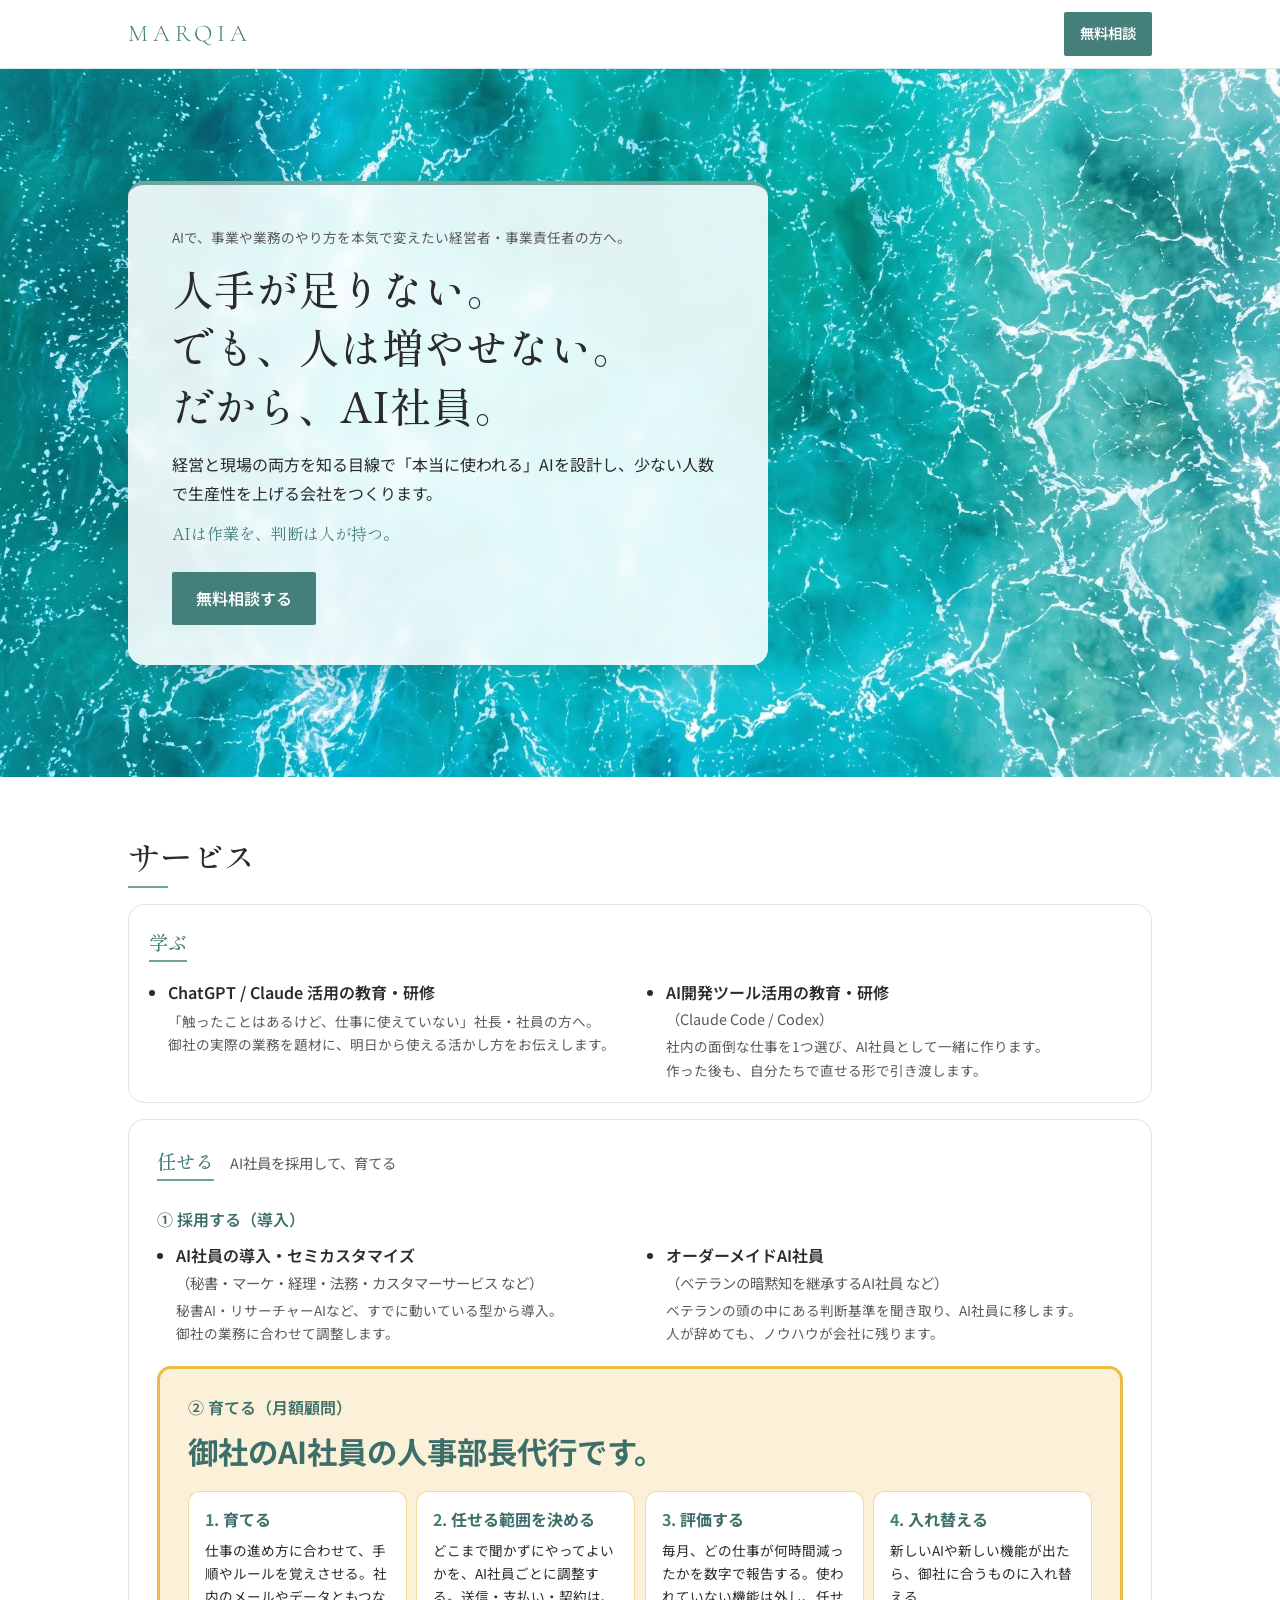
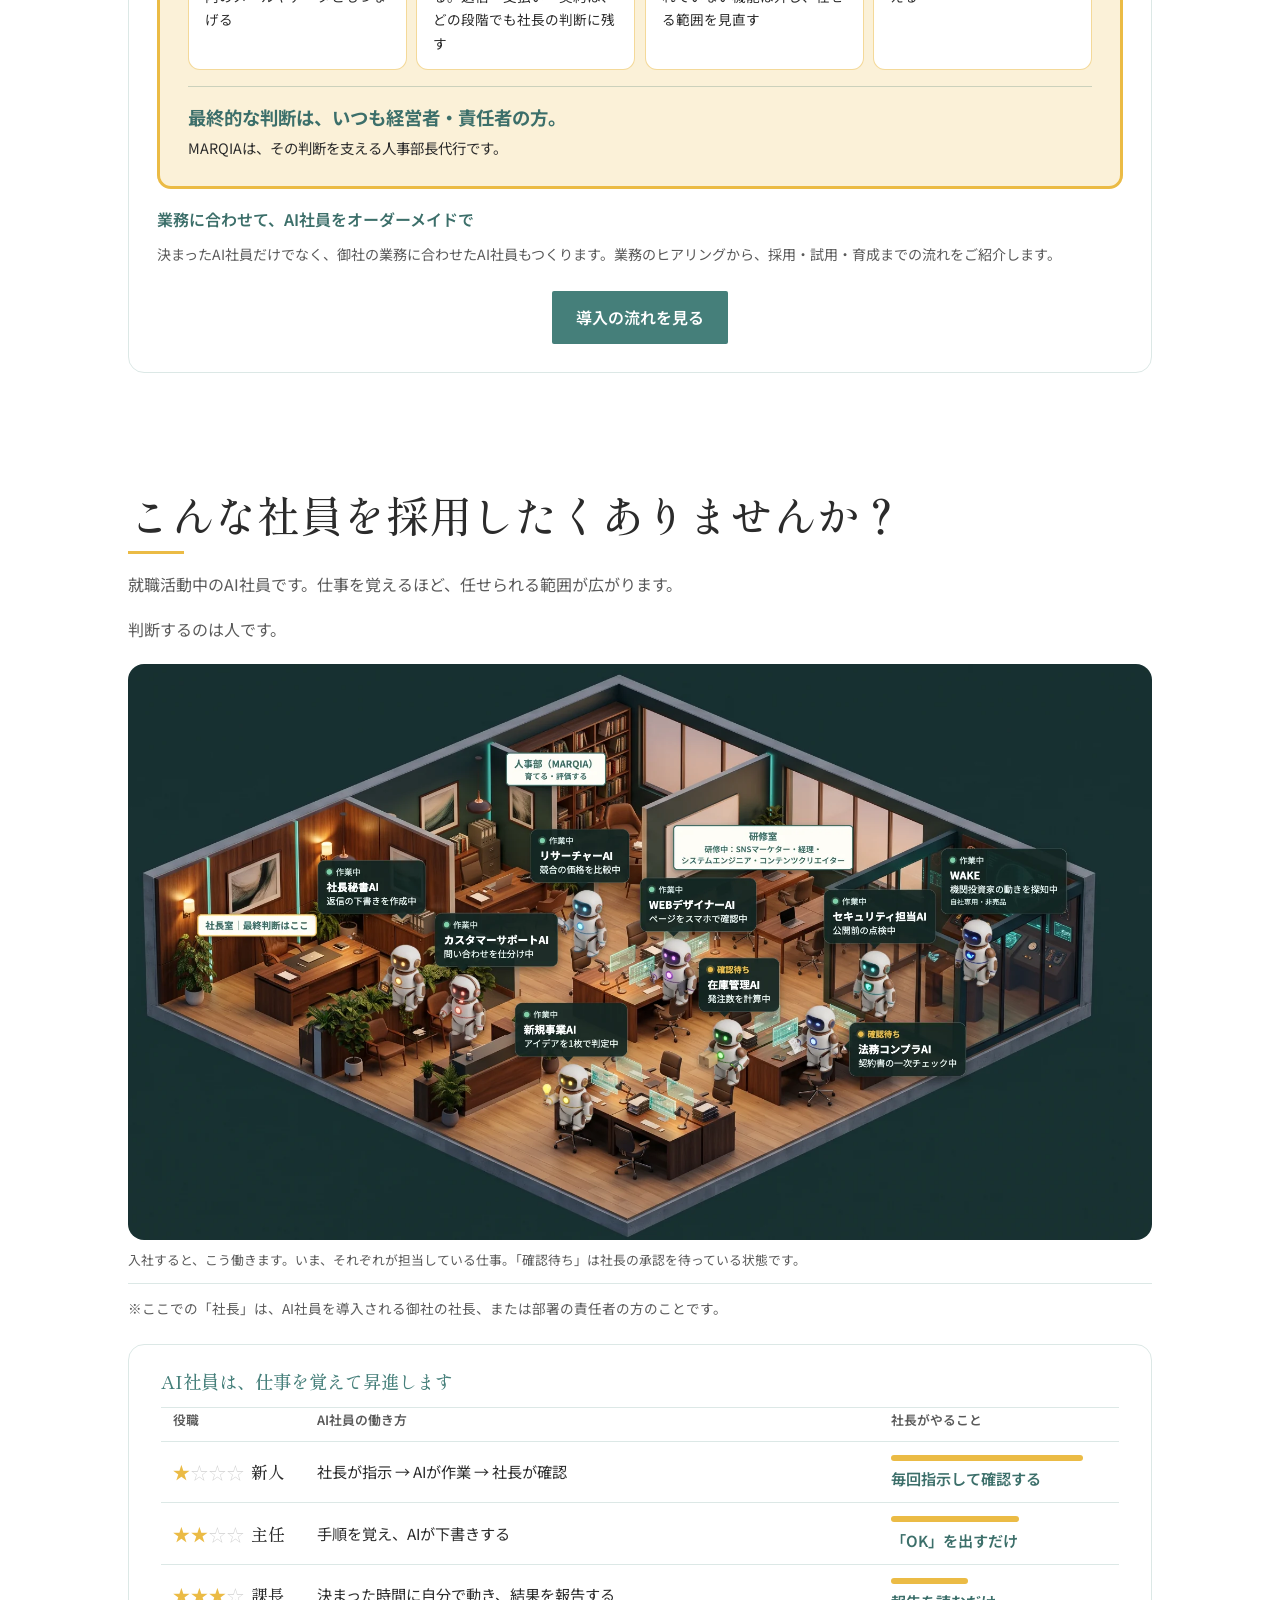
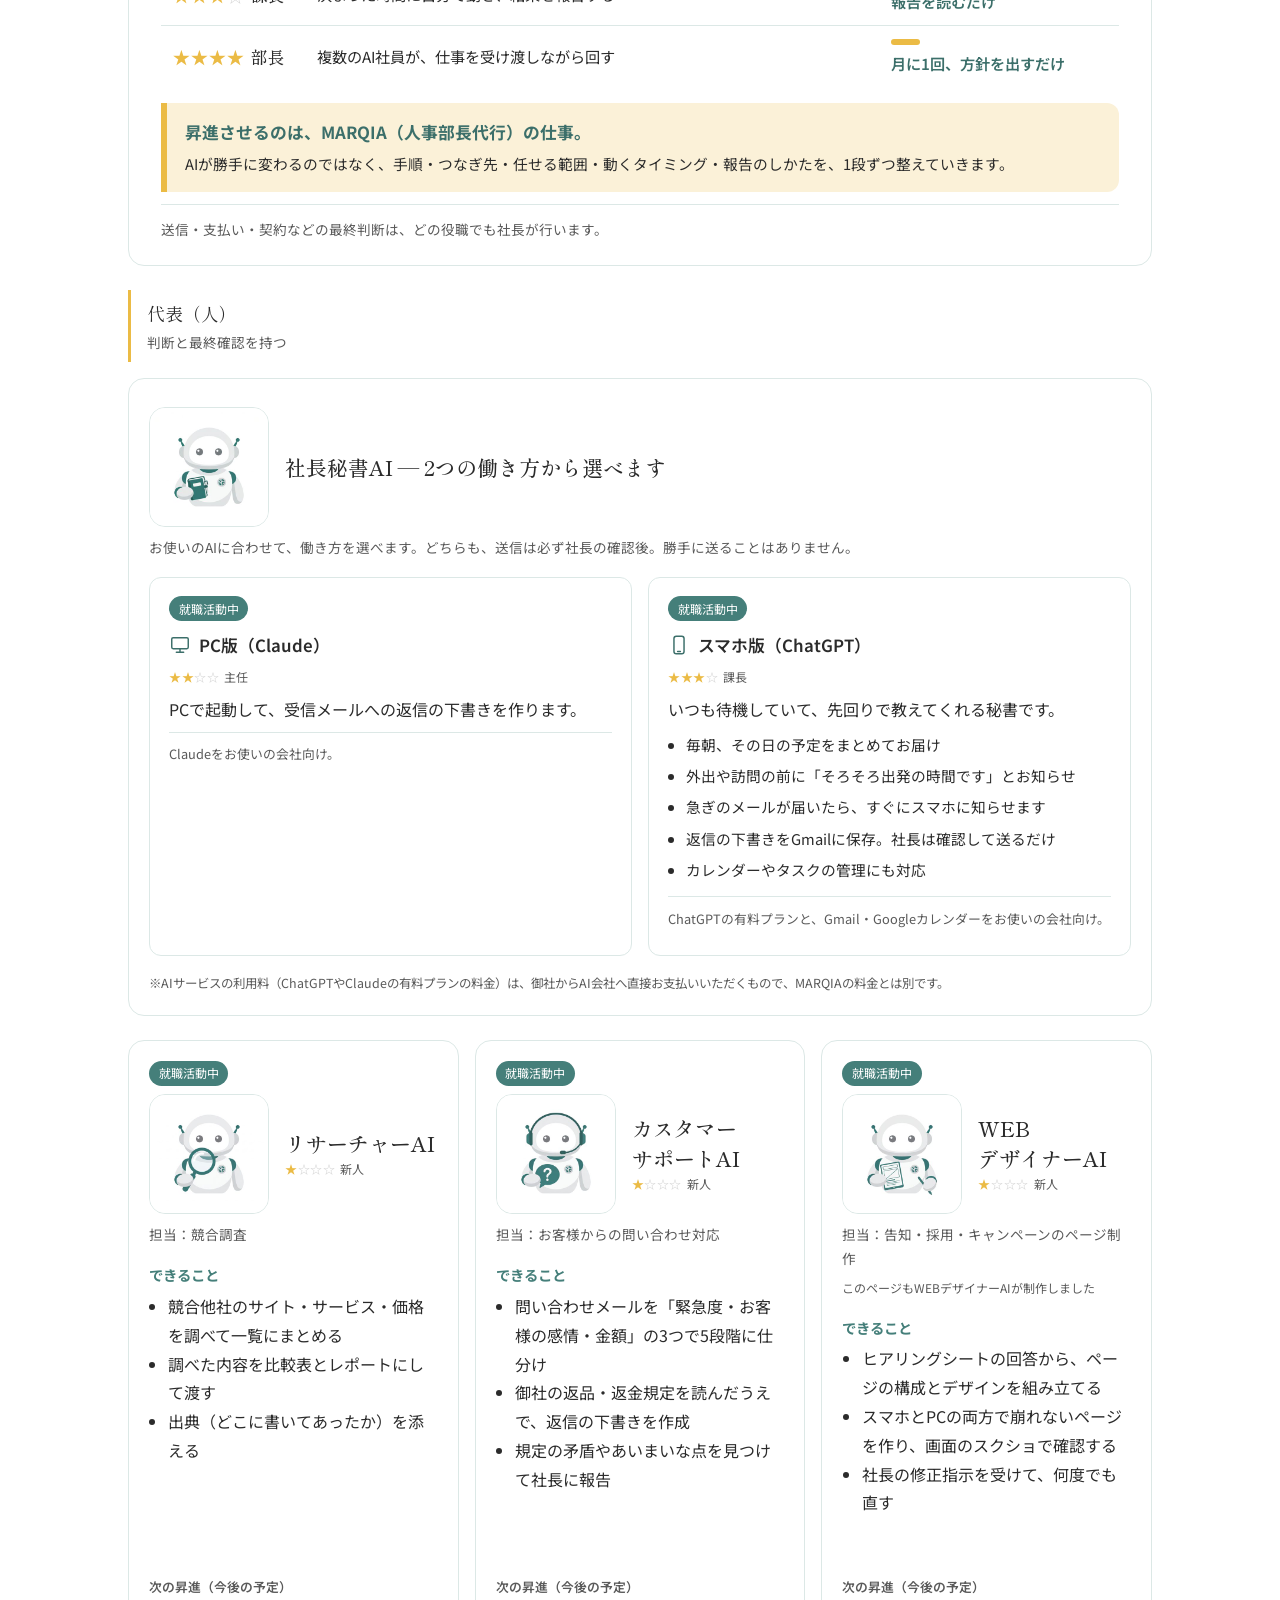
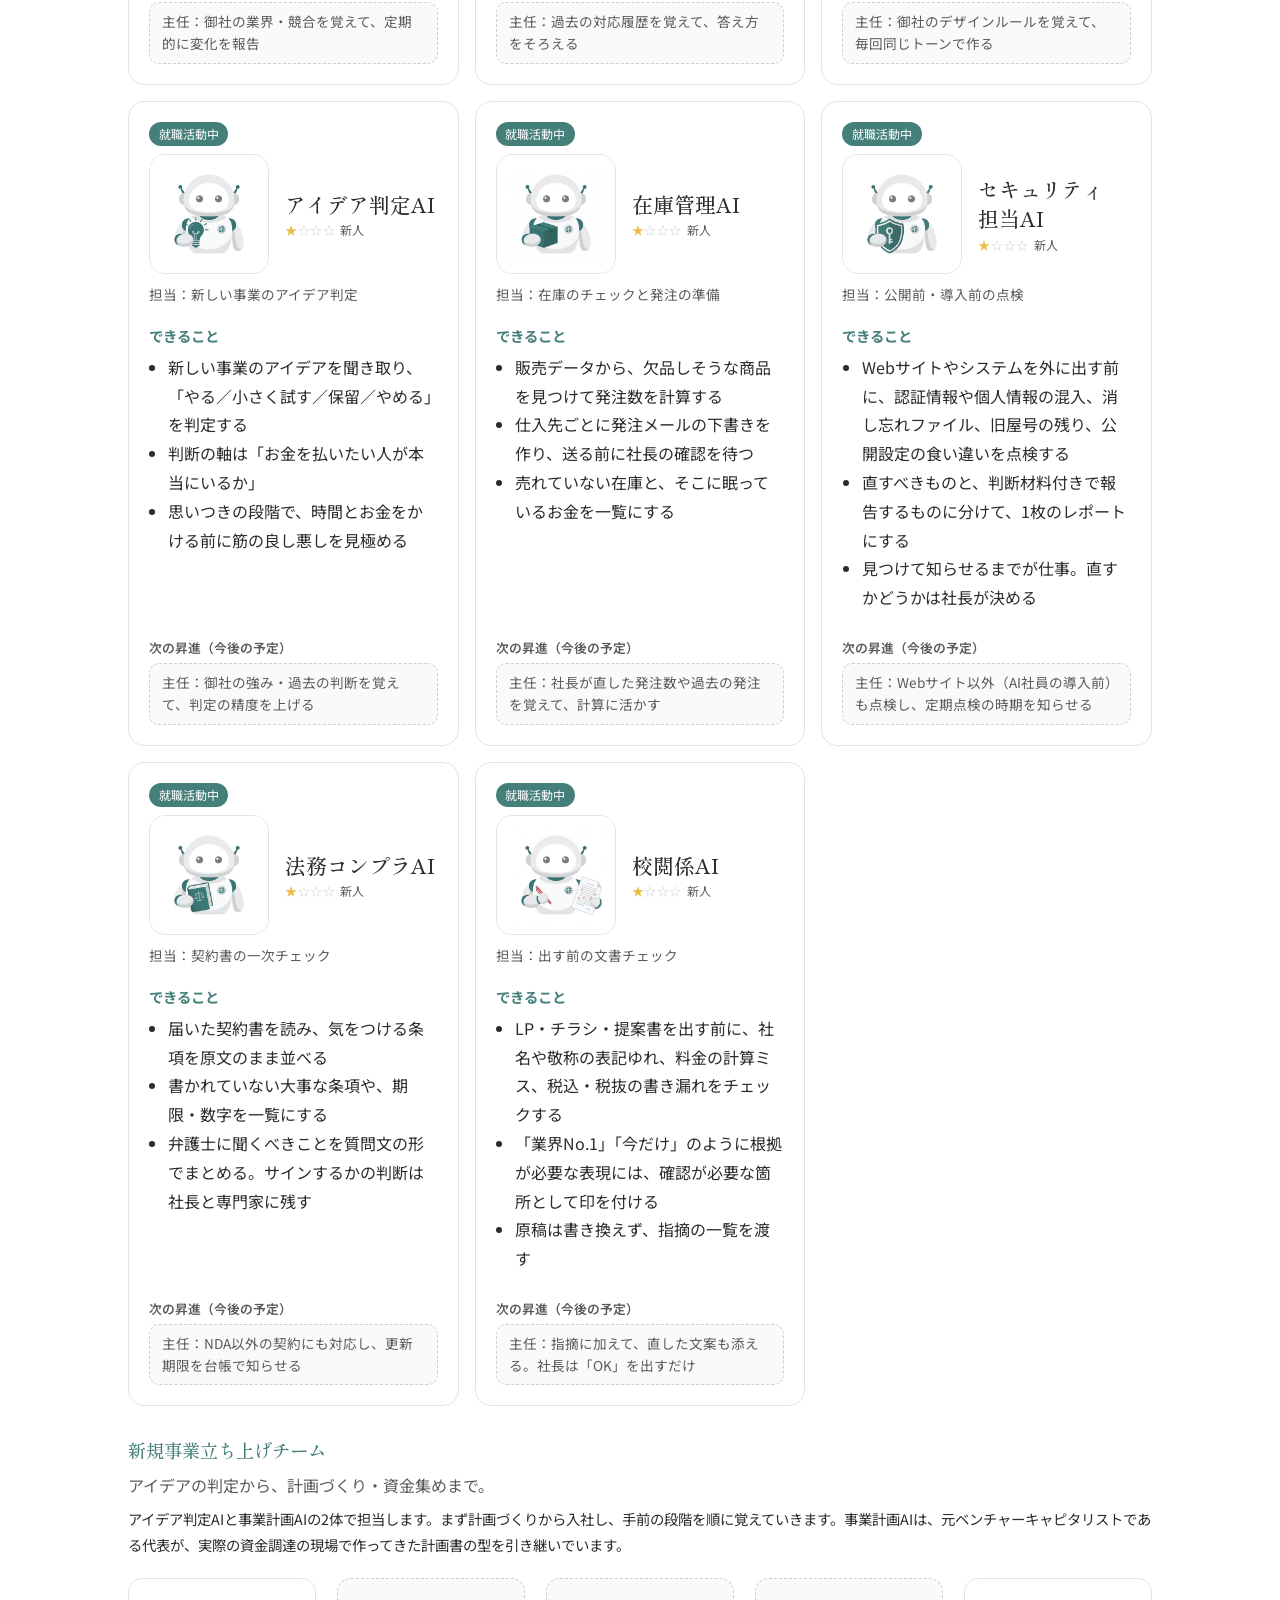
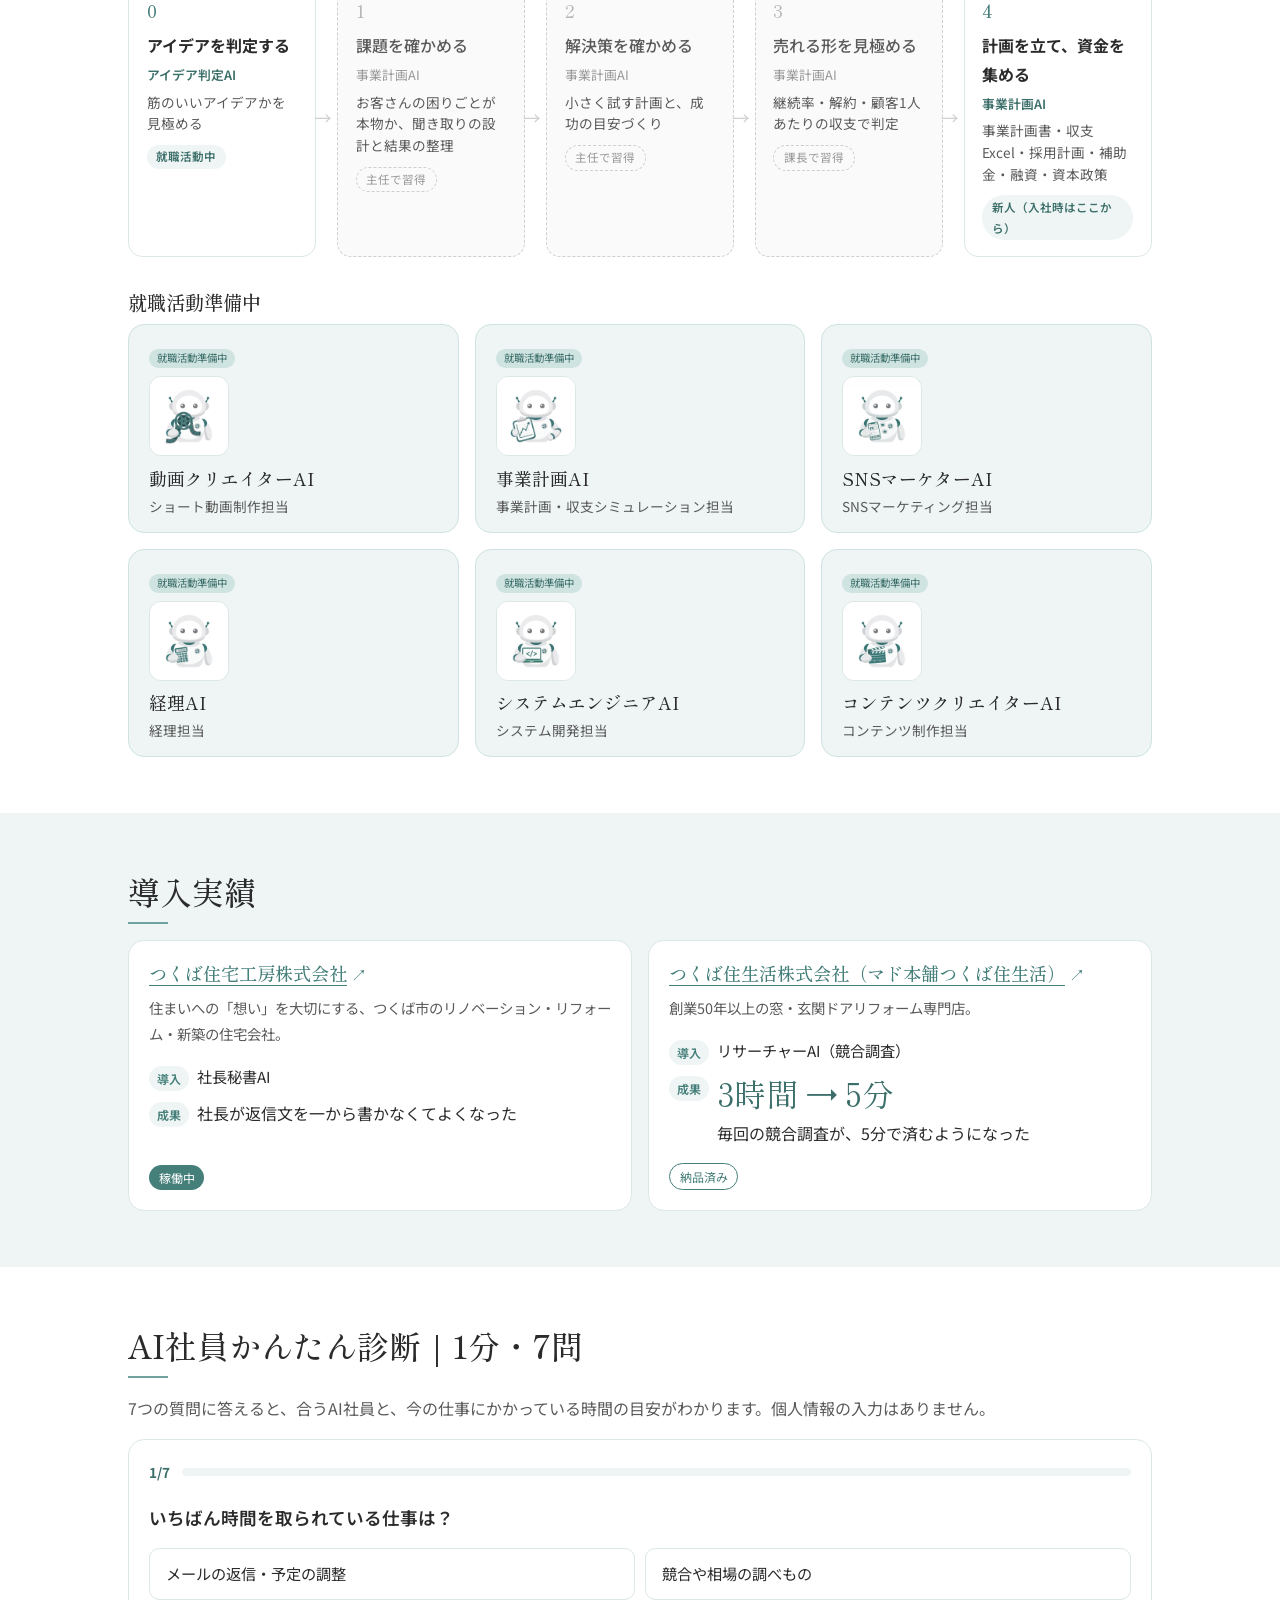
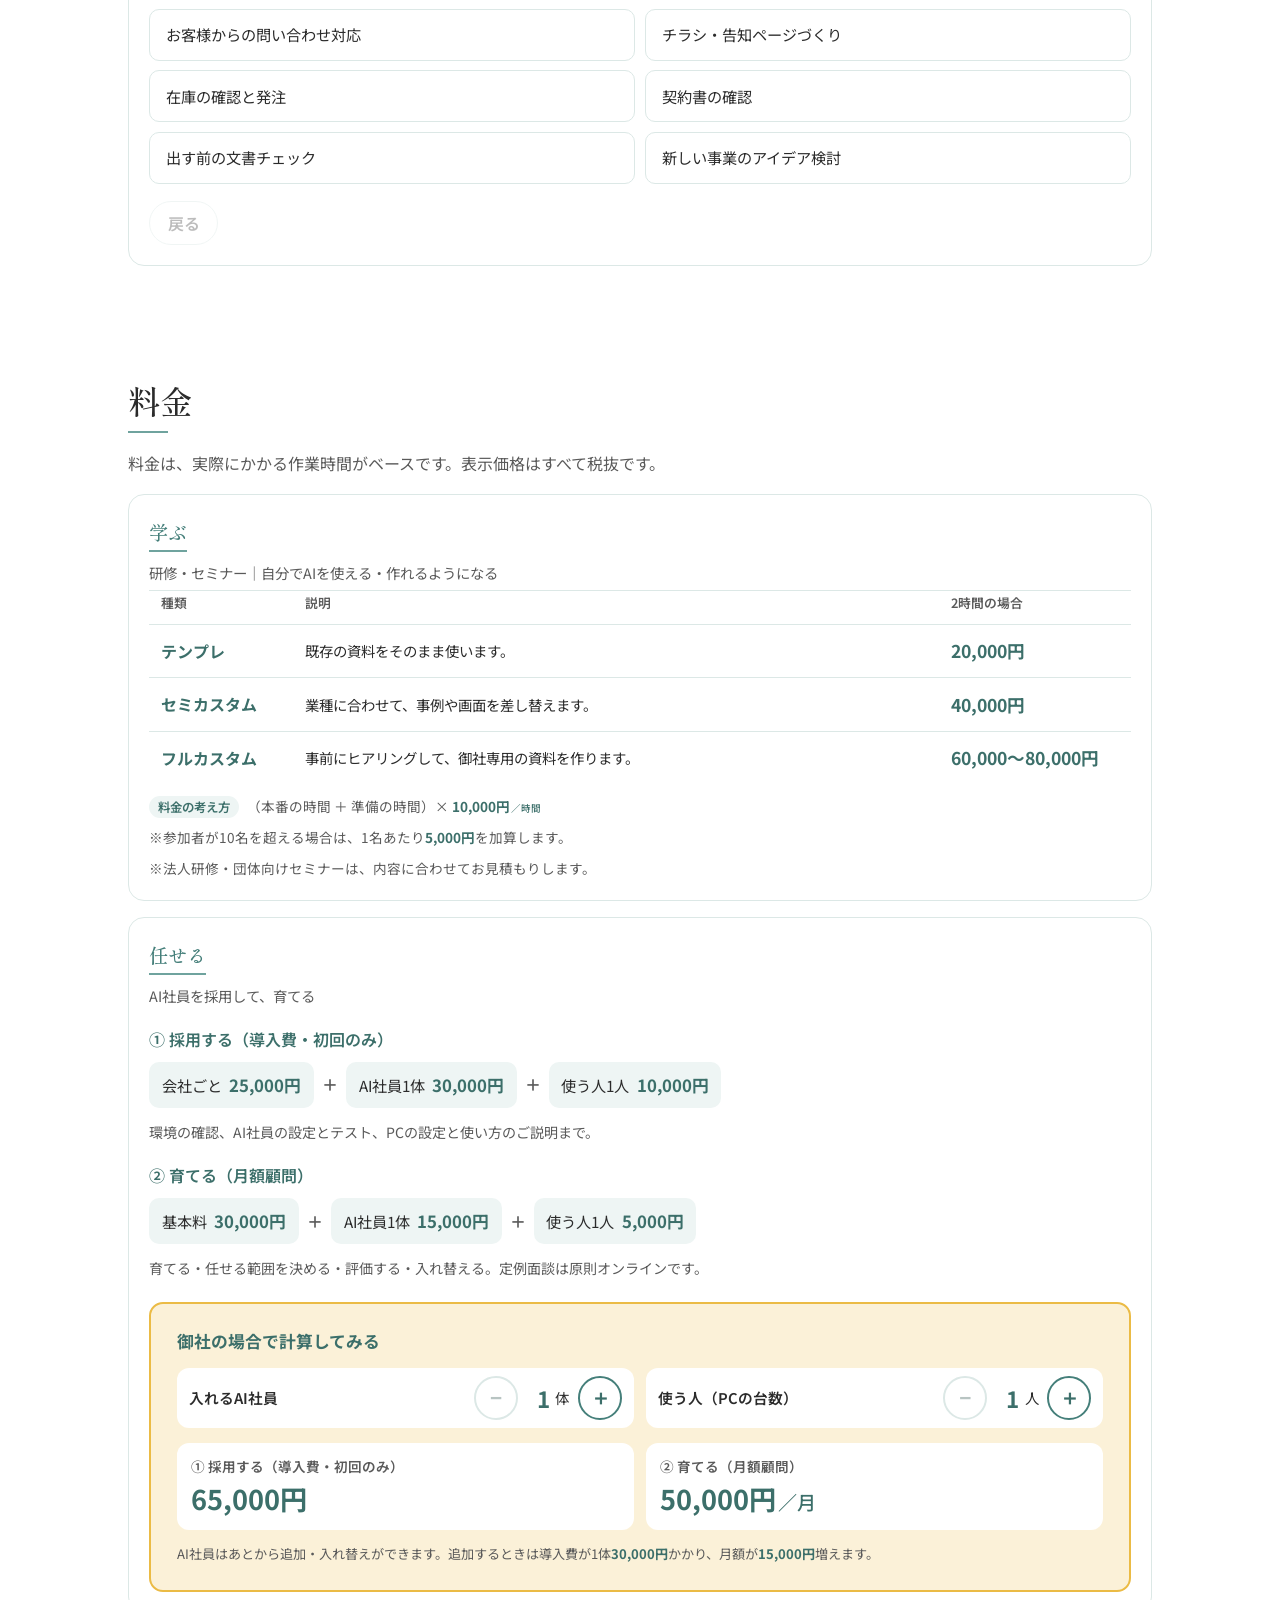
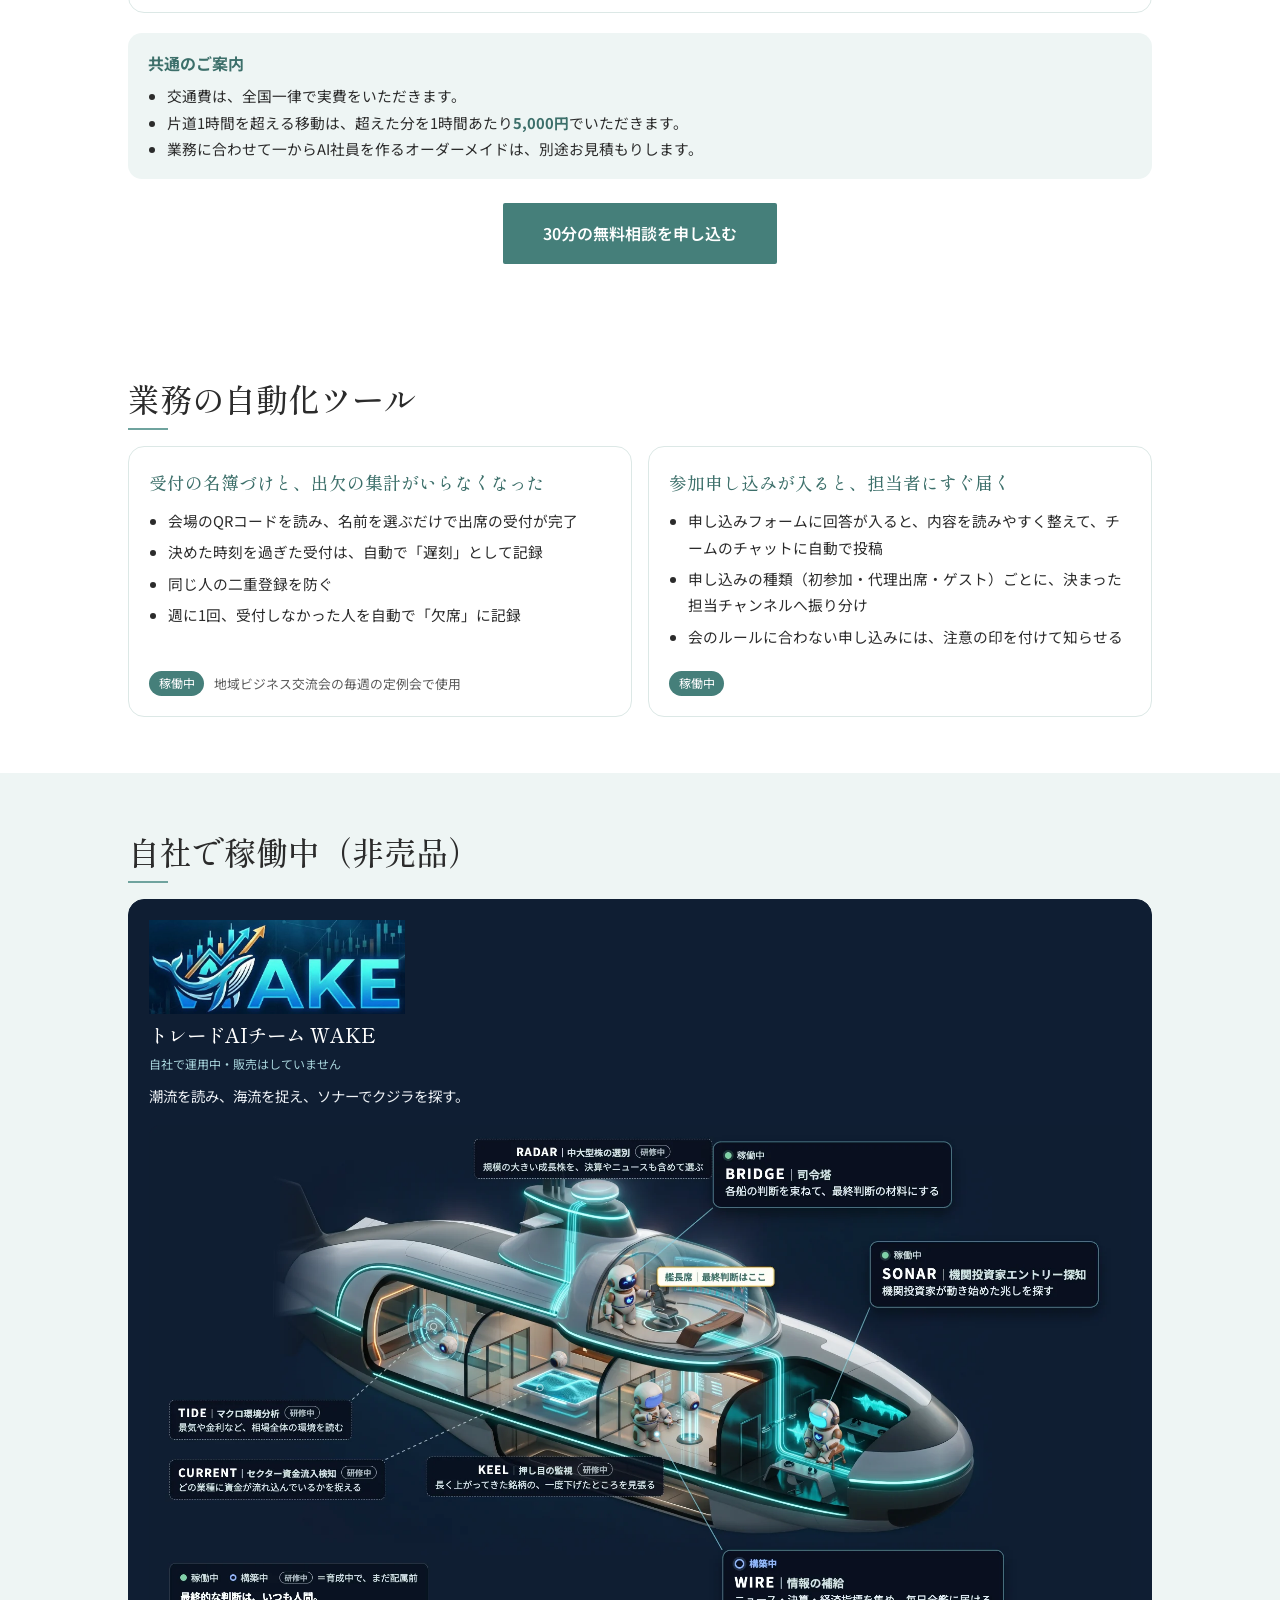
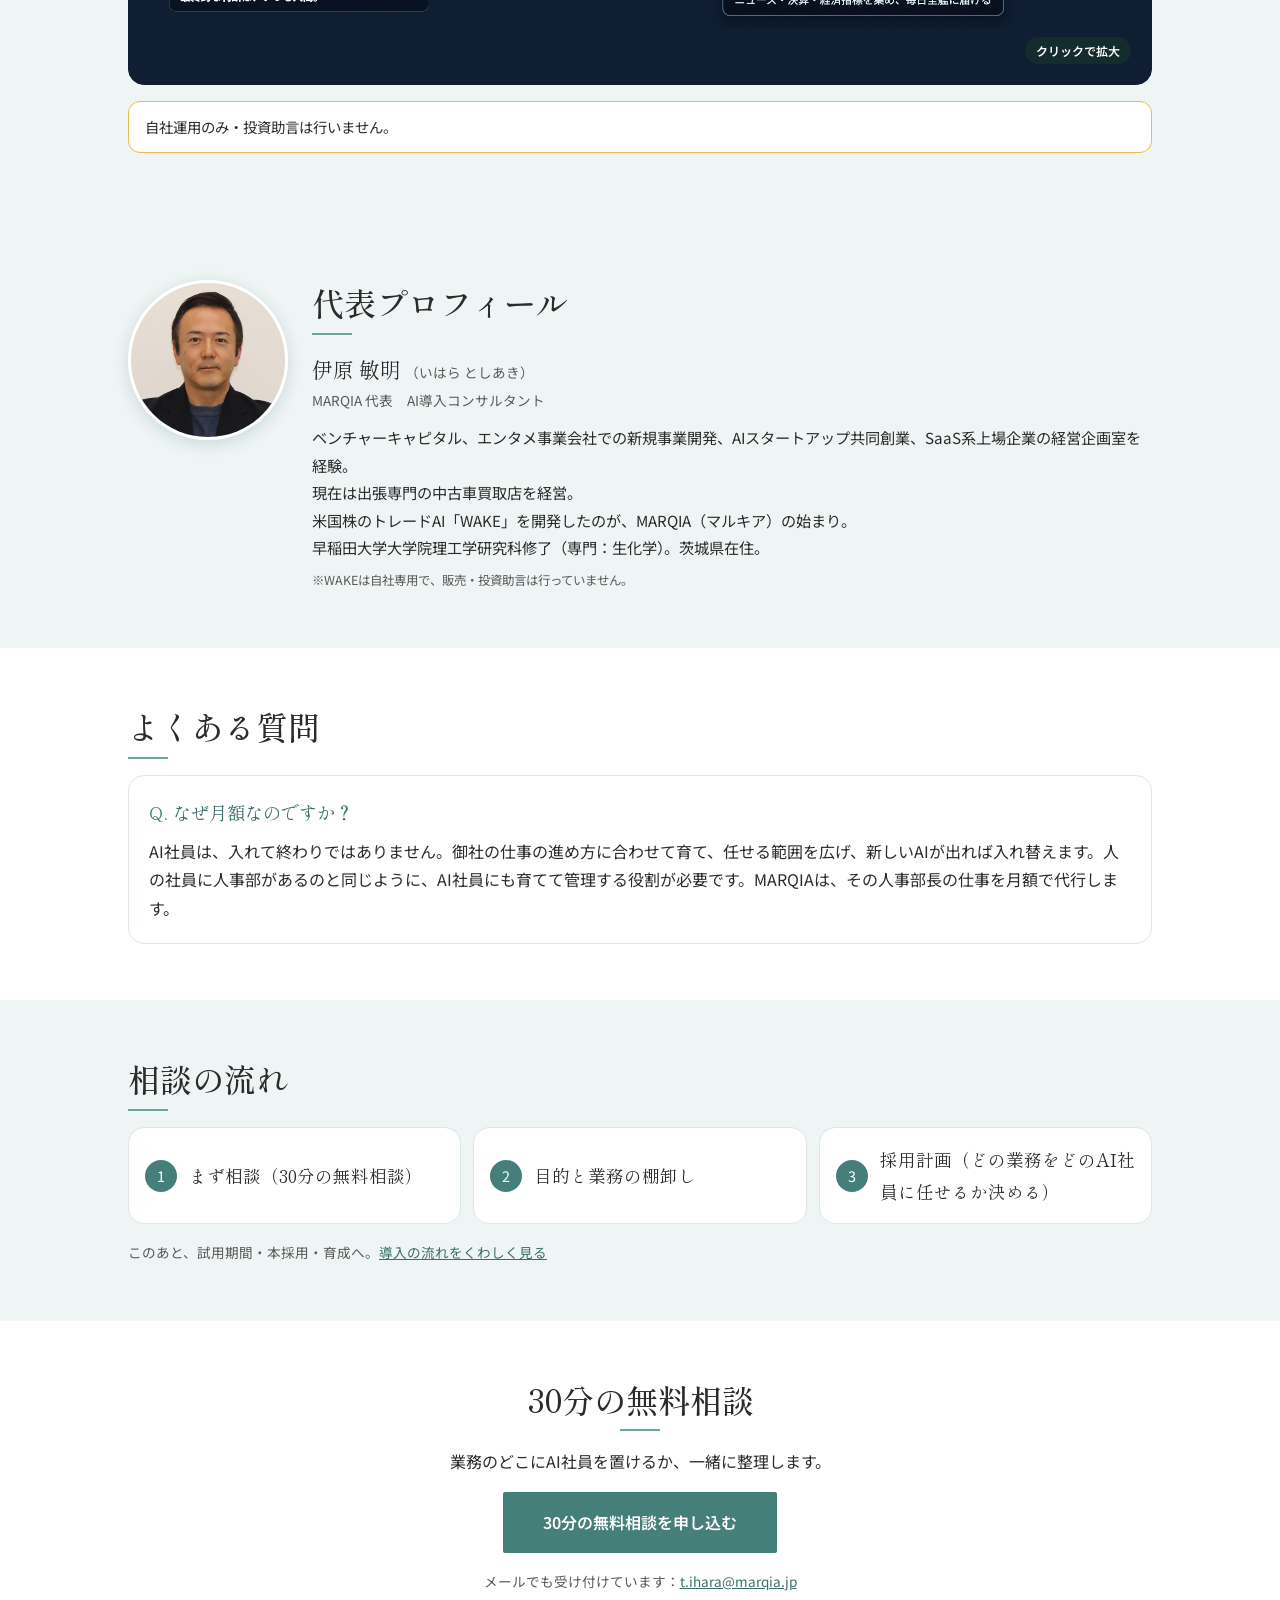
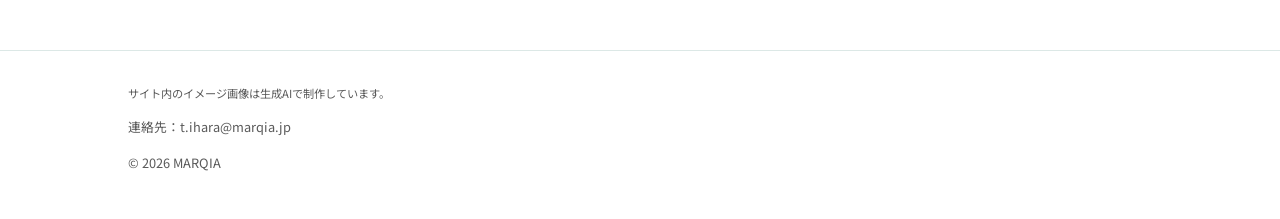
==== index.html @ 21baade2 "feat: 新ページ「AI社員 導入の流れ」(/flow/) を追加し、トップに入口2か所を設置 Co-Authored-By: Claude Sonnet 5 <noreply@anthropic." ====
<!DOCTYPE html>
<html lang="ja">
<head>
  <meta charset="UTF-8" />
  <meta name="viewport" content="width=device-width, initial-scale=1.0" />
  <title>人手が足りない。でも、人は増やせない。だから、AI社員。 | MARQIA</title>
  <meta name="description" content="MARQIAは、御社のAI社員の人事部長代行です。秘書・経理・マーケなどのAI社員を採用し、毎月育てて、任せる範囲を広げていきます。最終的な判断は、いつも経営者・責任者の方に。まずは30分の無料相談から。" />
  <link rel="canonical" href="https://marqia.jp/" />

  <meta property="og:title" content="人手が足りない。でも、人は増やせない。だから、AI社員。 | MARQIA" />
  <meta property="og:description" content="MARQIAは、御社のAI社員の人事部長代行です。秘書・経理・マーケなどのAI社員を採用し、毎月育てて、任せる範囲を広げていきます。最終的な判断は、いつも経営者・責任者の方に。まずは30分の無料相談から。" />
  <meta property="og:url" content="https://marqia.jp/" />
  <meta property="og:type" content="website" />
  <meta property="og:image" content="https://marqia.jp/assets/images/hero-sea.jpg" />

  <link rel="preconnect" href="https://fonts.googleapis.com" />
  <link rel="preconnect" href="https://fonts.gstatic.com" crossorigin />
  <link href="https://fonts.googleapis.com/css2?family=Cormorant+Garamond:wght@300&family=Noto+Sans+JP:wght@400;600;700&family=Shippori+Mincho:wght@400;500&display=swap" rel="stylesheet" />
  <!-- 更新したら v= を変える（ブラウザに古いCSSが残るのを防ぐ） -->
  <link rel="stylesheet" href="styles.css?v=20261021a" />
</head>
<body>
  <header class="site-header">
    <div class="container header-inner">
      <a href="#top" class="logo">MARQIA</a>
      <a href="https://forms.gle/1FFbGvzCfn5TM7YZ7" class="btn btn-primary btn-sm" target="_blank" rel="noopener">無料相談</a>
    </div>
  </header>

  <main id="top">
    <!-- ① ヒーロー -->
    <section class="hero">
      <img class="hero-img" src="assets/images/hero-sea.jpg" alt="" width="2000" height="1116" />
      <div class="container hero-text">
        <div class="hero-card">
        <p class="hero-audience">AIで、事業や業務のやり方を本気で変えたい<span class="nowrap">経営者・事業責任者の方へ。</span></p>
        <h1 class="hero-title"><span>人手が足りない。</span><span>でも、人は増やせない。</span><span>だから、AI社員。</span></h1>
        <p class="sub">経営と現場の両方を知る目線で「本当に使われる」AIを設計し、少ない人数で生産性を上げる会社をつくります。</p>
        <p class="concept">AIは作業を、判断は人が持つ。</p>
        <!-- 申込先：GoogleフォームのURL。ほかの「無料相談」ボタンも同じ href -->
        <a href="https://forms.gle/1FFbGvzCfn5TM7YZ7" class="btn btn-primary" target="_blank" rel="noopener">無料相談する</a>
        </div>
      </div>
    </section>

    <!-- サービス -->
    <section id="service" class="section">
      <div class="container">
        <h2>サービス</h2>
        <div class="grid service-grid">
          <article class="card service-group">
            <h3>学ぶ</h3>
            <ul class="learn-list">
              <li><span class="service-name">ChatGPT&nbsp;/ Claude&nbsp;活用の教育・<wbr />研修</span><p class="service-desc">「触ったことはあるけど、仕事に使えていない」社長・社員の方へ。<br />御社の実際の業務を題材に、明日から使える活かし方をお伝えします。</p></li>
              <li><span class="service-name">AI開発ツール活用の教育・<wbr />研修<span class="service-sub">（Claude&nbsp;Code / Codex）</span></span><p class="service-desc">社内の面倒な仕事を1つ選び、AI社員として一緒に作ります。<br />作った後も、自分たちで直せる形で引き渡します。</p></li>
            </ul>
          </article>
          <article class="card service-group service-entrust">
            <div class="service-head"><h3>任せる</h3><p class="service-tagline">AI社員を採用して、育てる</p></div>

            <section class="entrust-step">
              <h4 class="step-label">① 採用する（導入）</h4>
              <ul class="hire-types">
                <li><span class="service-name">AI社員の導入・<wbr />セミカスタマイズ<span class="service-sub">（秘書・<wbr />マーケ・<wbr />経理・<wbr />法務・<wbr />カスタマーサービス など）</span></span><p class="service-desc">秘書AI・リサーチャーAIなど、すでに動いている型から導入。<br />御社の業務に合わせて調整します。</p></li>
                <li><span class="service-name">オーダーメイドAI社員<span class="service-sub">（ベテランの暗黙知を継承するAI社員 など）</span></span><p class="service-desc">ベテランの頭の中にある判断基準を聞き取り、AI社員に移します。<br />人が辞めても、ノウハウが会社に残ります。</p></li>
              </ul>
            </section>

            <section class="entrust-step entrust-grow">
              <p class="step-label">② 育てる（月額顧問）</p>
              <h4 class="grow-title">御社のAI社員の<wbr />人事部長代行です。</h4>
              <ol class="hr-duties">
                <li><strong>育てる</strong><span>仕事の進め方に合わせて、手順やルールを覚えさせる。社内のメールやデータともつなげる</span></li>
                <li><strong>任せる範囲を決める</strong><span>どこまで聞かずにやってよいかを、AI社員ごとに調整する。送信・支払い・契約は、どの段階でも社長の判断に残す</span></li>
                <li><strong>評価する</strong><span>毎月、どの仕事が何時間減ったかを数字で報告する。使われていない機能は外し、任せる範囲を見直す</span></li>
                <li><strong>入れ替える</strong><span>新しいAIや新しい機能が出たら、御社に合うものに入れ替える</span></li>
              </ol>
              <p class="final-say"><strong>最終的な判断は、いつも経営者・責任者の方。</strong><span>MARQIAは、その判断を支える人事部長代行です。</span></p>
            </section>

            <section class="entrust-step">
              <h4 class="step-label">業務に合わせて、AI社員をオーダーメイドで</h4>
              <p class="price-desc">決まったAI社員だけでなく、御社の業務に合わせたAI社員もつくります。業務のヒアリングから、採用・試用・育成までの流れをご紹介します。</p>
              <p class="price-cta"><a href="flow/" class="btn btn-primary">導入の流れを見る</a></p>
            </section>
          </article>
        </div>
      </div>
    </section>

    <!-- ② 就職活動中のAI社員（旧：AI社員の組織図） -->
    <section id="org" class="section">
      <div class="container">
        <h2 class="headline-lg">こんな社員を採用したくありませんか？</h2>
        <p class="lead">就職活動中のAI社員です。仕事を覚えるほど、任せられる範囲が広がります。</p>
        <p class="lead">判断するのは人です。</p>
        <figure class="office">
          <!-- タップで拡大（JSが動かないときはPNGを直接開く） -->
          <a class="office-zoom" href="assets/images/office/office_lp.png" data-dialog="office-dialog" aria-label="AI社員のオフィスの画像を拡大する">
            <picture>
              <source srcset="assets/images/office/office_lp.webp" type="image/webp" />
              <img src="assets/images/office/office_lp.png" alt="AI社員のオフィスのイラスト。社長秘書AI、リサーチャーAI、カスタマーサポートAI、WEBデザイナーAI、アイデア判定AI、在庫管理AI、セキュリティ担当AI、法務コンプラAI、WAKEが、それぞれの席で仕事をしている。在庫管理AIと法務コンプラAIは社長の確認待ち。社長室には「最終判断はここ」の札がある。" width="1920" height="1080" loading="lazy" />
            </picture>
            <span class="zoom-hint" aria-hidden="true">タップで拡大</span>
          </a>
          <figcaption>入社すると、こう働きます。いま、それぞれが担当している仕事。「確認待ち」は社長の承認を待っている状態です。</figcaption>
        </figure>
        <dialog class="office-dialog" id="office-dialog" aria-label="AI社員のオフィス（拡大）">
          <div class="office-dialog-bar"><span class="scroll-hint">左右にスクロールできます</span><button type="button" class="office-close">閉じる</button></div>
          <div class="office-scroll">
            <picture>
              <source srcset="assets/images/office/office_lp.webp" type="image/webp" />
              <img src="assets/images/office/office_lp.png" alt="" width="1920" height="1080" loading="lazy" />
            </picture>
          </div>
        </dialog>
        <p class="rank-final">※ここでの「社長」は、AI社員を導入される御社の社長、または部署の責任者の方のことです。</p>

        <div class="rank-def">
          <h3>AI社員は、仕事を覚えて昇進します</h3>
          <table class="rank-table">
            <thead><tr><th scope="col">役職</th><th scope="col">AI社員の働き方</th><th scope="col">社長がやること</th></tr></thead>
            <tbody>
              <tr><th scope="row"><span class="stars" aria-hidden="true">★<span class="off">☆☆☆</span></span>新人</th><td data-label="AI社員の働き方">社長が指示 → AIが作業 → 社長が確認</td><td class="boss" data-label="社長がやること"><span class="load load-4" aria-hidden="true"></span>毎回指示して確認する</td></tr>
              <tr><th scope="row"><span class="stars" aria-hidden="true">★★<span class="off">☆☆</span></span>主任</th><td data-label="AI社員の働き方">手順を覚え、AIが下書きする</td><td class="boss" data-label="社長がやること"><span class="load load-3" aria-hidden="true"></span>「OK」を出すだけ</td></tr>
              <tr><th scope="row"><span class="stars" aria-hidden="true">★★★<span class="off">☆</span></span>課長</th><td data-label="AI社員の働き方">決まった時間に自分で動き、結果を報告する</td><td class="boss" data-label="社長がやること"><span class="load load-2" aria-hidden="true"></span>報告を読むだけ</td></tr>
              <tr><th scope="row"><span class="stars" aria-hidden="true">★★★★</span>部長</th><td data-label="AI社員の働き方">複数のAI社員が、仕事を受け渡しながら回す</td><td class="boss" data-label="社長がやること"><span class="load load-1" aria-hidden="true"></span>月に1回、方針を出すだけ</td></tr>
            </tbody>
          </table>
          <p class="rank-promote"><strong>昇進させるのは、MARQIA（人事部長代行）の仕事。</strong>AIが勝手に変わるのではなく、手順・つなぎ先・任せる範囲・動くタイミング・報告のしかたを、1段ずつ整えていきます。</p>
          <p class="rank-final">送信・支払い・契約などの最終判断は、どの役職でも社長が行います。</p>
        </div>

        <div class="org-head">代表（人）<span>判断と最終確認を持つ</span></div>

        <article class="card staff-secretary">
          <div class="staff-head"><img class="staff-icon" src="assets/icons/secretary.jpg" alt="" width="400" height="400" loading="lazy" /><div class="staff-name"><h3>社長秘書AI ― 2つの働き方から選べます</h3></div></div>
          <p class="staff-role">お使いのAIに合わせて、働き方を選べます。どちらも、送信は必ず社長の確認後。勝手に送ることはありません。</p>
          <div class="secretary-modes">
            <article class="secretary-mode">
              <p class="status status-joined">就職活動中</p>
              <p class="mode-head"><svg class="mode-icon" viewBox="0 0 24 24" aria-hidden="true" focusable="false"><rect x="3" y="4" width="18" height="12" rx="1.5"></rect><line x1="8" y1="20" x2="16" y2="20"></line><line x1="12" y1="16" x2="12" y2="20"></line></svg>PC版（Claude）</p>
              <p class="rank-badge"><span class="stars" aria-hidden="true">★★<span class="off">☆☆</span></span>主任</p>
              <p>PCで起動して、受信メールへの返信の下書きを作ります。</p>
              <p class="mode-note">Claudeをお使いの会社向け。</p>
            </article>
            <article class="secretary-mode">
              <p class="status status-joined">就職活動中</p>
              <p class="mode-head"><svg class="mode-icon" viewBox="0 0 24 24" aria-hidden="true" focusable="false"><rect x="6.5" y="2.5" width="11" height="19" rx="2.5"></rect><line x1="10.5" y1="19" x2="13.5" y2="19"></line></svg>スマホ版（ChatGPT）</p>
              <p class="rank-badge"><span class="stars" aria-hidden="true">★★★<span class="off">☆</span></span>課長</p>
              <p>いつも待機していて、先回りで教えてくれる秘書です。</p>
              <ul>
                <li>毎朝、その日の予定をまとめてお届け</li>
                <li>外出や訪問の前に「そろそろ出発の時間です」とお知らせ</li>
                <li>急ぎのメールが届いたら、すぐにスマホに知らせます</li>
                <li>返信の下書きをGmailに保存。社長は確認して送るだけ</li>
                <li>カレンダーやタスクの管理にも対応</li>
              </ul>
              <p class="mode-note">ChatGPTの有料プランと、Gmail・Googleカレンダーをお使いの会社向け。</p>
            </article>
          </div>
          <p class="secretary-fee-note">※AIサービスの利用料（ChatGPTやClaudeの有料プランの料金）は、御社からAI会社へ直接お支払いいただくもので、MARQIAの料金とは別です。</p>
        </article>

        <div class="grid grid-joined">
          <article class="card staff">
            <p class="status status-joined">就職活動中</p>
            <div class="staff-head"><img class="staff-icon" src="assets/icons/researcher.jpg" alt="" width="400" height="400" loading="lazy" /><div class="staff-name"><h3>リサーチャーAI</h3><p class="rank-badge"><span class="stars" aria-hidden="true">★<span class="off">☆☆☆</span></span>新人</p></div></div>
            <p class="staff-role">担当：競合調査</p>
            <h4>できること</h4>
            <ul>
              <li>競合他社のサイト・サービス・価格を調べて一覧にまとめる</li>
              <li>調べた内容を比較表とレポートにして渡す</li>
              <li>出典（どこに書いてあったか）を添える</li>
            </ul>
            <div class="next-rank">
              <h4>次の昇進（今後の予定）</h4>
              <p>主任：御社の業界・競合を覚えて、定期的に変化を報告</p>
            </div>
          </article>

          <article class="card staff">
            <p class="status status-joined">就職活動中</p>
            <div class="staff-head"><img class="staff-icon" src="assets/icons/customer-support.jpg" alt="" width="400" height="400" loading="lazy" /><div class="staff-name"><h3>カスタマー<wbr />サポートAI</h3><p class="rank-badge"><span class="stars" aria-hidden="true">★<span class="off">☆☆☆</span></span>新人</p></div></div>
            <p class="staff-role">担当：お客様からの問い合わせ対応</p>
            <h4>できること</h4>
            <ul>
              <li>問い合わせメールを「緊急度・お客様の感情・金額」の3つで5段階に仕分け</li>
              <li>御社の返品・返金規定を読んだうえで、返信の下書きを作成</li>
              <li>規定の矛盾やあいまいな点を見つけて社長に報告</li>
            </ul>
            <div class="next-rank">
              <h4>次の昇進（今後の予定）</h4>
              <p>主任：過去の対応履歴を覚えて、答え方をそろえる</p>
            </div>
          </article>

          <article class="card staff">
            <p class="status status-joined">就職活動中</p>
            <div class="staff-head"><img class="staff-icon" src="assets/icons/web-designer.jpg" alt="" width="400" height="400" loading="lazy" /><div class="staff-name"><h3>WEB<wbr />デザイナーAI</h3><p class="rank-badge"><span class="stars" aria-hidden="true">★<span class="off">☆☆☆</span></span>新人</p></div></div>
            <p class="staff-role">担当：告知・採用・キャンペーンのページ制作</p>
            <p class="staff-note">このページもWEBデザイナーAIが制作しました</p>
            <h4>できること</h4>
            <ul>
              <li>ヒアリングシートの回答から、ページの構成とデザインを組み立てる</li>
              <li>スマホとPCの両方で崩れないページを作り、画面のスクショで確認する</li>
              <li>社長の修正指示を受けて、何度でも直す</li>
            </ul>
            <div class="next-rank">
              <h4>次の昇進（今後の予定）</h4>
              <p>主任：御社のデザインルールを覚えて、毎回同じトーンで作る</p>
            </div>
          </article>

          <article class="card staff">
            <p class="status status-joined">就職活動中</p>
            <div class="staff-head"><img class="staff-icon" src="assets/icons/new-business.jpg" alt="" width="400" height="400" loading="lazy" /><div class="staff-name"><h3>アイデア判定AI</h3><p class="rank-badge"><span class="stars" aria-hidden="true">★<span class="off">☆☆☆</span></span>新人</p></div></div>
            <p class="staff-role">担当：新しい事業のアイデア判定</p>
            <h4>できること</h4>
            <ul>
              <li>新しい事業のアイデアを聞き取り、「やる／小さく試す／保留／やめる」を判定する</li>
              <li>判断の軸は「お金を払いたい人が本当にいるか」</li>
              <li>思いつきの段階で、時間とお金をかける前に筋の良し悪しを見極める</li>
            </ul>
            <div class="next-rank">
              <h4>次の昇進（今後の予定）</h4>
              <p>主任：御社の強み・過去の判断を覚えて、判定の精度を上げる</p>
            </div>
          </article>

          <article class="card staff">
            <p class="status status-joined">就職活動中</p>
            <div class="staff-head"><img class="staff-icon" src="assets/icons/inventory.jpg" alt="" width="400" height="400" loading="lazy" /><div class="staff-name"><h3>在庫管理AI</h3><p class="rank-badge"><span class="stars" aria-hidden="true">★<span class="off">☆☆☆</span></span>新人</p></div></div>
            <p class="staff-role">担当：在庫のチェックと発注の準備</p>
            <h4>できること</h4>
            <ul>
              <li>販売データから、欠品しそうな商品を見つけて発注数を計算する</li>
              <li>仕入先ごとに発注メールの下書きを作り、送る前に社長の確認を待つ</li>
              <li>売れていない在庫と、そこに眠っているお金を一覧にする</li>
            </ul>
            <div class="next-rank">
              <h4>次の昇進（今後の予定）</h4>
              <p>主任：社長が直した発注数や過去の発注を覚えて、計算に活かす</p>
            </div>
          </article>

          <article class="card staff">
            <p class="status status-joined">就職活動中</p>
            <div class="staff-head"><img class="staff-icon" src="assets/icons/security.jpg" alt="" width="400" height="400" loading="lazy" /><div class="staff-name"><h3>セキュリティ<wbr />担当AI</h3><p class="rank-badge"><span class="stars" aria-hidden="true">★<span class="off">☆☆☆</span></span>新人</p></div></div>
            <p class="staff-role">担当：公開前・導入前の点検</p>
            <h4>できること</h4>
            <ul>
              <li>Webサイトやシステムを外に出す前に、認証情報や個人情報の混入、消し忘れファイル、旧屋号の残り、公開設定の食い違いを点検する</li>
              <li>直すべきものと、判断材料付きで報告するものに分けて、1枚のレポートにする</li>
              <li>見つけて知らせるまでが仕事。直すかどうかは社長が決める</li>
            </ul>
            <div class="next-rank">
              <h4>次の昇進（今後の予定）</h4>
              <p>主任：Webサイト以外（AI社員の導入前）も点検し、定期点検の時期を知らせる</p>
            </div>
          </article>

          <article class="card staff">
            <p class="status status-joined">就職活動中</p>
            <div class="staff-head"><img class="staff-icon" src="assets/icons/legal.jpg" alt="" width="400" height="400" loading="lazy" /><div class="staff-name"><h3>法務<wbr />コンプラAI</h3><p class="rank-badge"><span class="stars" aria-hidden="true">★<span class="off">☆☆☆</span></span>新人</p></div></div>
            <p class="staff-role">担当：契約書の一次チェック</p>
            <h4>できること</h4>
            <ul>
              <li>届いた契約書を読み、気をつける条項を原文のまま並べる</li>
              <li>書かれていない大事な条項や、期限・数字を一覧にする</li>
              <li>弁護士に聞くべきことを質問文の形でまとめる。サインするかの判断は社長と専門家に残す</li>
            </ul>
            <div class="next-rank">
              <h4>次の昇進（今後の予定）</h4>
              <p>主任：NDA以外の契約にも対応し、更新期限を台帳で知らせる</p>
            </div>
          </article>

          <article class="card staff">
            <p class="status status-joined">就職活動中</p>
            <!-- アイコンはトッシーがNano Bananaで作成・提供予定。届いたら assets/icons/proofreader.jpg（400×400）に配置 -->
            <div class="staff-head"><img class="staff-icon" src="assets/icons/proofreader.jpg" alt="" width="400" height="400" loading="lazy" /><div class="staff-name"><h3>校閲係AI</h3><p class="rank-badge"><span class="stars" aria-hidden="true">★<span class="off">☆☆☆</span></span>新人</p></div></div>
            <p class="staff-role">担当：出す前の文書チェック</p>
            <h4>できること</h4>
            <ul>
              <li>LP・チラシ・提案書を出す前に、社名や敬称の表記ゆれ、料金の計算ミス、税込・税抜の書き漏れをチェックする</li>
              <li>「業界No.1」「今だけ」のように根拠が必要な表現には、確認が必要な箇所として印を付ける</li>
              <li>原稿は書き換えず、指摘の一覧を渡す</li>
            </ul>
            <div class="next-rank">
              <h4>次の昇進（今後の予定）</h4>
              <p>主任：指摘に加えて、直した文案も添える。社長は「OK」を出すだけ</p>
            </div>
          </article>
        </div>

        <!-- 新規事業立ち上げチーム：アイデア判定AI（就職活動中）と事業計画AI（就職活動準備中）の2体。
             段階0・4は実線（今できること）、1〜3は next-rank と同じ点線・グレー（これから習得） -->
        <div class="roadmap">
          <h3>新規事業立ち上げチーム</h3>
          <p class="roadmap-lead">アイデアの判定から、計画づくり・資金集めまで。</p>
          <p class="roadmap-note">アイデア判定AIと事業計画AIの2体で担当します。まず計画づくりから入社し、手前の段階を順に覚えていきます。事業計画AIは、元ベンチャーキャピタリストである代表が、実際の資金調達の現場で作ってきた計画書の型を引き継いでいます。</p>
          <ol class="roadmap-steps">
            <li class="roadmap-step is-active">
              <p class="roadmap-step-no">0</p>
              <h4>アイデアを判定する</h4>
              <p class="roadmap-step-ai">アイデア判定AI</p>
              <p class="roadmap-step-desc">筋のいいアイデアかを見極める</p>
              <p class="roadmap-step-tag">就職活動中</p>
            </li>
            <li class="roadmap-step is-future">
              <p class="roadmap-step-no">1</p>
              <h4>課題を確かめる</h4>
              <p class="roadmap-step-ai">事業計画AI</p>
              <p class="roadmap-step-desc">お客さんの困りごとが本物か、聞き取りの設計と結果の整理</p>
              <p class="roadmap-step-tag">主任で習得</p>
            </li>
            <li class="roadmap-step is-future">
              <p class="roadmap-step-no">2</p>
              <h4>解決策を確かめる</h4>
              <p class="roadmap-step-ai">事業計画AI</p>
              <p class="roadmap-step-desc">小さく試す計画と、成功の目安づくり</p>
              <p class="roadmap-step-tag">主任で習得</p>
            </li>
            <li class="roadmap-step is-future">
              <p class="roadmap-step-no">3</p>
              <h4>売れる形を見極める</h4>
              <p class="roadmap-step-ai">事業計画AI</p>
              <p class="roadmap-step-desc">継続率・解約・顧客1人あたりの収支で判定</p>
              <p class="roadmap-step-tag">課長で習得</p>
            </li>
            <li class="roadmap-step is-active">
              <p class="roadmap-step-no">4</p>
              <h4>計画を立て、資金を集める</h4>
              <p class="roadmap-step-ai">事業計画AI</p>
              <p class="roadmap-step-desc">事業計画書・収支Excel・採用計画・補助金・融資・資本政策</p>
              <p class="roadmap-step-tag">新人（入社時はここから）</p>
            </li>
          </ol>
        </div>

        <h3 class="sub-h">就職活動準備中</h3>
        <div class="grid grid-3 grid-training">
          <article class="card card-training"><p class="status status-training">就職活動準備中</p><div class="staff-head"><img class="staff-icon" src="assets/icons/video-creator.jpg" alt="" width="400" height="400" loading="lazy" /><h3>動画<wbr />クリエイターAI</h3></div><p class="role">ショート動画制作担当</p></article>
          <article class="card card-training"><p class="status status-training">就職活動準備中</p><div class="staff-head"><img class="staff-icon" src="assets/icons/business-plan.jpg" alt="" width="400" height="400" loading="lazy" /><h3>事業計画AI</h3></div><p class="role">事業計画・収支シミュレーション担当</p></article>
          <article class="card card-training"><p class="status status-training">就職活動準備中</p><div class="staff-head"><img class="staff-icon" src="assets/icons/sns-marketer.jpg" alt="" width="400" height="400" loading="lazy" /><h3>SNS<wbr />マーケターAI</h3></div><p class="role">SNSマーケティング担当</p></article>
          <article class="card card-training"><p class="status status-training">就職活動準備中</p><div class="staff-head"><img class="staff-icon" src="assets/icons/accounting.jpg" alt="" width="400" height="400" loading="lazy" /><h3>経理AI</h3></div><p class="role">経理担当</p></article>
          <article class="card card-training"><p class="status status-training">就職活動準備中</p><div class="staff-head"><img class="staff-icon" src="assets/icons/system-engineer.jpg" alt="" width="400" height="400" loading="lazy" /><h3>システム<wbr />エンジニアAI</h3></div><p class="role">システム開発担当</p></article>
          <article class="card card-training"><p class="status status-training">就職活動準備中</p><div class="staff-head"><img class="staff-icon" src="assets/icons/content-creator.jpg" alt="" width="400" height="400" loading="lazy" /><h3>コンテンツ<wbr />クリエイターAI</h3></div><p class="role">コンテンツ制作担当</p></article>
        </div>
      </div>
    </section>

    <!-- ③ 導入実績 -->
    <section id="works" class="section section-tint">
      <div class="container">
        <h2>導入実績</h2>
        <div class="grid grid-2 works-grid">
          <article class="card work">
            <h3 class="work-name"><a href="https://tsukuba-jyutakukobo.com/" target="_blank" rel="noopener"><span class="nowrap">つくば住宅工房株式会社</span><span class="ext" aria-hidden="true">↗</span><span class="sr-only">（新しいタブで開きます）</span></a></h3>
            <p class="work-desc">住まいへの「想い」を大切にする、つくば市のリノベーション・リフォーム・新築の<span class="nowrap">住宅会社。</span></p>
            <dl class="work-facts">
              <div><dt>導入</dt><dd>社長秘書AI</dd></div>
              <div><dt>成果</dt><dd class="work-result"><span class="work-num-note">社長が<wbr />返信文を<wbr />一から<wbr />書かなくて<wbr />よくなった</span></dd></div>
            </dl>
            <p class="status status-joined">稼働中</p>
          </article>
          <article class="card work">
            <h3 class="work-name"><a href="https://www.happy298.com/" target="_blank" rel="noopener"><span class="nowrap">つくば住生活株式会社</span><span class="nowrap">（マド本舗つくば住生活）</span><span class="ext" aria-hidden="true">↗</span><span class="sr-only">（新しいタブで開きます）</span></a></h3>
            <p class="work-desc">創業50年以上の窓・玄関ドア<span class="nowrap">リフォーム専門店。</span></p>
            <dl class="work-facts">
              <div><dt>導入</dt><dd>リサーチャーAI（競合調査）</dd></div>
              <div><dt>成果</dt><dd class="work-result"><span class="work-num">3時間 → 5分</span><span class="work-num-note">毎回の<wbr />競合調査が、<wbr />5分で<wbr />済むように<wbr />なった</span></dd></div>
            </dl>
            <p class="status status-done">納品済み</p>
          </article>
        </div>
      </div>
    </section>

    <!-- AI社員かんたん診断：7問に答えると、合うAI社員と時間の目安がわかる。外部への送信・保存はしない（結果画面の無料相談リンクを開く操作だけが例外） -->
    <section id="diagnosis" class="section">
      <div class="container">
        <h2>AI社員かんたん診断｜1分・7問</h2>
        <p class="lead">7つの質問に答えると、合うAI社員と、今の仕事にかかっている時間の目安がわかります。個人情報の入力はありません。</p>

        <div class="diag card" id="diag">
          <div class="diag-progress">
            <span class="diag-step-label" id="diag-step-label">1/7</span>
            <div class="diag-progress-bar"><span class="diag-progress-fill" id="diag-progress-fill"></span></div>
          </div>

          <div class="diag-question" id="diag-question">
            <p class="diag-q-text" id="diag-q-text"></p>
            <div class="diag-choices" id="diag-choices"></div>
          </div>

          <div class="diag-result" id="diag-result" hidden></div>

          <div class="diag-nav">
            <button type="button" class="diag-back" id="diag-back" disabled>戻る</button>
          </div>
        </div>
      </div>
    </section>

    <!-- 料金：金額は HTML に開業記念価格（launch）で書いてある（JavaScript が動かなくても表示される）。
         設定は末尾の <script> の PRICE_SET / CAMPAIGN_END / CAMPAIGN_OPEN。
         ・PRICE_SET = "standard" にすると、data-yen を持つ金額と計算機が2倍になる（交通費の実費は対象外）
         ・「開業記念価格」の枠は、期限内・CAMPAIGN_OPEN・PRICE_SET が "launch" のときだけ表示（HTMLでは hidden） -->
    <section id="price" class="section">
      <div class="container">
        <h2>料金</h2>
        <p class="lead">料金は、実際にかかる作業時間がベースです。表示価格はすべて税抜です。</p>

        <div class="grid service-grid price-grid">
          <article class="card service-group price-learn">
            <div class="service-head"><h3>学ぶ</h3><p class="service-tagline">研修・セミナー｜自分でAIを使える・作れるようになる</p></div>
            <table class="price-table">
              <thead><tr><th scope="col">種類</th><th scope="col">説明</th><th scope="col">2時間の場合</th></tr></thead>
              <tbody>
                <tr><th scope="row">テンプレ</th><td>既存の資料をそのまま使います。</td><td><span class="price" data-yen="20000">20,000円</span></td></tr>
                <tr><th scope="row">セミカスタム</th><td>業種に合わせて、事例や画面を差し替えます。</td><td><span class="price" data-yen="40000">40,000円</span></td></tr>
                <tr><th scope="row">フルカスタム</th><td>事前にヒアリングして、御社専用の資料を作ります。</td><td><span class="price" data-yen="60000-80000">60,000〜80,000円</span></td></tr>
              </tbody>
            </table>
            <p class="price-basis"><span class="price-basis-label">料金の考え方</span>（本番の時間 ＋ 準備の時間）× <span class="price" data-yen="10000">10,000円<span class="per">／時間</span></span></p>
            <p class="price-note">※参加者が10名を超える場合は、1名あたり<span class="price" data-yen="5000">5,000円</span>を加算します。</p>
            <p class="price-note">※法人研修・団体向けセミナーは、内容に合わせてお見積もりします。</p>
          </article>

          <article class="card service-group price-entrust">
            <div class="service-head"><h3>任せる</h3><p class="service-tagline">AI社員を採用して、育てる</p></div>
            <div class="campaign" id="campaign" hidden>
              <p class="campaign-title">開業記念価格<span class="campaign-term">（2026年11月30日まで・<wbr />先着5社）</span></p>
              <p class="campaign-body">MARQIAの開業を記念して、第1期にご導入いただく5社に限り、この価格でお引き受けします。<br />第1期の会社さまは、ご契約が続くかぎり、月額の単価（基本料・AI社員1体あたり・ご利用者1人あたり）をこの価格のまま据え置きます。</p>
            </div>

            <section class="entrust-step">
              <h4 class="step-label">① 採用する（導入費・初回のみ）</h4>
              <p class="formula"><span class="chip">会社ごと <span class="price" data-yen="25000">25,000円</span></span><span class="plus">＋</span><span class="chip">AI社員1体 <span class="price" data-yen="30000">30,000円</span></span><span class="plus">＋</span><span class="chip">使う人1人 <span class="price" data-yen="10000">10,000円</span></span></p>
              <p class="price-desc">環境の確認、AI社員の設定とテスト、PCの設定と使い方のご説明まで。</p>
            </section>

            <section class="entrust-step">
              <h4 class="step-label">② 育てる（月額顧問）</h4>
              <p class="formula"><span class="chip">基本料 <span class="price" data-yen="30000">30,000円</span></span><span class="plus">＋</span><span class="chip">AI社員1体 <span class="price" data-yen="15000">15,000円</span></span><span class="plus">＋</span><span class="chip">使う人1人 <span class="price" data-yen="5000">5,000円</span></span></p>
              <p class="price-desc">育てる・任せる範囲を決める・評価する・入れ替える。定例面談は原則オンラインです。</p>
            </section>

            <div class="calc" id="calc">
              <p class="calc-title">御社の場合で計算してみる</p>
              <div class="calc-inputs">
                <div class="calc-input">
                  <span class="calc-label" id="calc-a-label">入れるAI社員</span>
                  <div class="stepper">
                    <button type="button" class="step-btn" data-target="a" data-step="-1" aria-label="AI社員を1体減らす">−</button>
                    <output class="step-val" id="calc-a" aria-labelledby="calc-a-label" aria-live="polite">1</output><span class="step-unit">体</span>
                    <button type="button" class="step-btn" data-target="a" data-step="1" aria-label="AI社員を1体増やす">＋</button>
                  </div>
                </div>
                <div class="calc-input">
                  <span class="calc-label" id="calc-u-label">使う人（PCの台数）</span>
                  <div class="stepper">
                    <button type="button" class="step-btn" data-target="u" data-step="-1" aria-label="使う人を1人減らす">−</button>
                    <output class="step-val" id="calc-u" aria-labelledby="calc-u-label" aria-live="polite">1</output><span class="step-unit">人</span>
                    <button type="button" class="step-btn" data-target="u" data-step="1" aria-label="使う人を1人増やす">＋</button>
                  </div>
                </div>
              </div>
              <div class="calc-results">
                <div class="calc-result"><p class="calc-result-label">① 採用する（導入費・初回のみ）</p><p class="calc-result-val" id="calc-initial"><span class="price" data-yen="65000">65,000円</span></p></div>
                <div class="calc-result"><p class="calc-result-label">② 育てる（月額顧問）</p><p class="calc-result-val" id="calc-monthly"><span class="price" data-yen="50000">50,000円<span class="per">／月</span></span></p></div>
              </div>
              <p class="calc-note">AI社員はあとから追加・入れ替えができます。追加するときは導入費が1体<span class="price" data-yen="30000">30,000円</span>かかり、月額が<span class="price" data-yen="15000">15,000円</span>増えます。</p>
            </div>
          </article>
        </div>

        <div class="price-common">
          <p class="price-common-title">共通のご案内</p>
          <ul>
            <li>交通費は、全国一律で実費をいただきます。</li>
            <li>片道1時間を超える移動は、超えた分を1時間あたり<span class="price" data-yen="5000">5,000円</span>でいただきます。</li>
            <li>業務に合わせて一からAI社員を作るオーダーメイドは、別途お見積もりします。</li>
          </ul>
        </div>

        <p class="price-cta"><a href="https://forms.gle/1FFbGvzCfn5TM7YZ7" class="btn btn-primary btn-lg" target="_blank" rel="noopener">30分の無料相談を申し込む</a></p>
      </div>
    </section>

    <!-- ⑤ 業務の自動化ツール -->
    <section id="tools" class="section">
      <div class="container">
        <h2>業務の自動化ツール</h2>
        <div class="grid grid-2 tools-grid">
          <article class="card tool">
            <h3>受付の名簿づけと、出欠の集計がいらなくなった</h3>
            <ul>
              <li>会場のQRコードを読み、名前を選ぶだけで出席の受付が完了</li>
              <li>決めた時刻を過ぎた受付は、自動で「遅刻」として記録</li>
              <li>同じ人の二重登録を防ぐ</li>
              <li>週に1回、受付しなかった人を自動で「欠席」に記録</li>
            </ul>
            <p class="tool-status"><span class="status status-joined">稼働中</span><span class="tool-note">地域ビジネス交流会の毎週の定例会で使用</span></p>
          </article>
          <article class="card tool">
            <h3>参加申し込みが入ると、担当者にすぐ届く</h3>
            <ul>
              <li>申し込みフォームに回答が入ると、内容を読みやすく整えて、チームのチャットに自動で投稿</li>
              <li>申し込みの種類（初参加・代理出席・ゲスト）ごとに、決まった担当チャンネルへ振り分け</li>
              <li>会のルールに合わない申し込みには、注意の印を付けて知らせる</li>
            </ul>
            <p class="tool-status"><span class="status status-joined">稼働中</span></p>
          </article>
        </div>
      </div>
    </section>

    <!-- ④ 自社で稼働中（非売品） -->
    <section id="inhouse" class="section section-tint">
      <div class="container">
        <h2>自社で稼働中（非売品）</h2>
        <article class="card card-wake">
          <img class="wake-logo" src="assets/images/wake-logo.jpg" alt="WAKE ロゴ（クジラ）" width="845" height="310" loading="lazy" />
          <h3>トレードAIチーム WAKE</h3>
          <p class="wake-note">自社で運用中・販売はしていません</p>
          <p>潮流を読み、海流を捉え、ソナーでクジラを探す。</p>
          <figure class="office wake-figure">
            <!-- タップで拡大（JSが動かないときはPNGを直接開く） -->
            <a class="office-zoom" href="assets/images/wake/wake_submarine_lp.png" data-dialog="wake-dialog" aria-label="WAKEの潜水艦の図を拡大する">
              <picture>
                <source srcset="assets/images/wake/wake_submarine_lp.webp" type="image/webp" />
                <img src="assets/images/wake/wake_submarine_lp.png" alt="WAKE トレードAIチームの潜水艦。BRIDGE・SONARが稼働中、WIREが構築中、TIDE・CURRENT・RADAR・KEELが研修中" width="1920" height="985" loading="lazy" />
              </picture>
              <span class="zoom-hint" aria-hidden="true"><span class="hint-sp">タップで拡大</span><span class="hint-pc">クリックで拡大</span></span>
            </a>
          </figure>
        </article>
        <dialog class="office-dialog is-wake" id="wake-dialog" aria-label="WAKEの潜水艦（拡大）">
          <div class="office-dialog-bar"><span class="scroll-hint">左右にスクロールできます</span><button type="button" class="office-close">閉じる</button></div>
          <div class="office-scroll">
            <picture>
              <source srcset="assets/images/wake/wake_submarine_lp.webp" type="image/webp" />
              <img src="assets/images/wake/wake_submarine_lp.png" alt="" width="1920" height="985" loading="lazy" />
            </picture>
          </div>
        </dialog>
        <p class="notice">自社運用のみ・投資助言は行いません。</p>
      </div>
    </section>

    <!-- ⑥ 採用できるAI社員 -->
    <!-- 候補が決まるまで非表示
    <section id="hire" class="section">
      <div class="container">
        <h2>採用できるAI社員</h2>
        <ul class="hire-list">
          <li class="todo">順次追加します</li>
        </ul>
      </div>
    </section>
    -->

    <!-- ⑦ 代表プロフィール -->
    <section id="profile" class="section section-tint">
      <div class="container profile">
        <img class="profile-photo" src="assets/images/profile.jpg" alt="MARQIA 代表 伊原敏明" width="600" height="600" loading="lazy" />
        <div>
          <h2>代表プロフィール</h2>
          <p class="name">伊原 敏明<span class="kana">（いはら としあき）</span><span>MARQIA 代表　AI導入コンサルタント</span></p>
          <p class="bio">ベンチャーキャピタル、エンタメ事業会社での<span class="nowrap">新規事業開発</span>、<span class="nowrap">AIスタートアップ共同創業</span>、<span class="nowrap">SaaS系上場企業</span>の<span class="nowrap">経営企画室</span>を経験。<br />
          現在は出張専門の中古車買取店を経営。<br />
          米国株のトレードAI「WAKE」を開発したのが、MARQIA（マルキア）の始まり。<br />
          <span class="nowrap">早稲田大学大学院理工学研究科修了</span><span class="nowrap">（専門：生化学）。</span><span class="nowrap">茨城県在住。</span></p>
          <p class="bio-note">※WAKEは自社専用で、販売・投資助言は行っていません。</p>
        </div>
      </div>
    </section>

    <!-- よくある質問 -->
    <section id="faq" class="section">
      <div class="container">
        <h2>よくある質問</h2>
        <dl class="faq">
          <div class="faq-item">
            <dt>なぜ月額なのですか？</dt>
            <dd>AI社員は、入れて終わりではありません。御社の仕事の進め方に合わせて育て、任せる範囲を広げ、新しいAIが出れば入れ替えます。人の社員に人事部があるのと同じように、AI社員にも育てて管理する役割が必要です。MARQIAは、その人事部長の仕事を月額で代行します。</dd>
          </div>
        </dl>
      </div>
    </section>

    <!-- 相談の流れ -->
    <section id="flow" class="section section-tint">
      <div class="container">
        <h2>相談の流れ</h2>
        <ol class="flow">
          <li><span>1</span>まず相談（30分の無料相談）</li>
          <li><span>2</span>目的と業務の棚卸し</li>
          <li><span>3</span>採用計画（どの業務をどのAI社員に任せるか決める）</li>
        </ol>
        <p class="contact-mail-note">このあと、試用期間・本採用・育成へ。<a href="flow/">導入の流れをくわしく見る</a></p>
      </div>
    </section>

    <!-- ⑧ 無料相談 -->
    <section id="contact" class="section final-cta">
      <div class="container">
        <h2>30分の無料相談</h2>
        <p>業務のどこにAI社員を置けるか、一緒に整理します。</p>
        <div class="cta-buttons">
          <!-- 申込先：Googleフォーム。ほかの「無料相談」ボタンも同じ href -->
          <a href="https://forms.gle/1FFbGvzCfn5TM7YZ7" class="btn btn-primary btn-lg" target="_blank" rel="noopener">30分の無料相談を申し込む</a>
          <!-- 公式LINE：URLが届いたら href を入れて、コメントを外す
          <a href="LINE_URL" class="btn btn-line btn-lg" target="_blank" rel="noopener">公式LINEで相談する</a>
          -->
        </div>
        <p class="contact-mail-note">メールでも受け付けています：<a href="mailto:t.ihara@marqia.jp">t.ihara@marqia.jp</a></p>
      </div>
    </section>
  </main>

  <footer class="site-footer">
    <div class="container">
      <p class="ai-note">サイト内のイメージ画像は生成AIで制作しています。</p>
      <p>連絡先：t.ihara@marqia.jp</p>
      <p>© 2026 MARQIA</p>
    </div>
  </footer>
  <script>

    // ===== 料金の設定（ここだけ変える） =====
    // PRICE_SET：今の値段は "launch"。"standard" にすると、任せる・学ぶ・移動費の金額がすべて2倍になる（交通費の実費は変わらない）
    // CAMPAIGN_END：「開業記念価格」の枠を出す締め切り（日本時間 2026-11-30 23:59 まで）
    // CAMPAIGN_OPEN：先着5社が埋まったら false にする（枠だけ消える。金額はそのまま）
    const PRICE_SET = 'launch';
    const CAMPAIGN_END = new Date('2026-11-30T23:59:59+09:00');
    const CAMPAIGN_OPEN = true;
    // ======================================
    (() => {
      const section = document.getElementById('price');
      if (!section) return;
      const factor = PRICE_SET === 'standard' ? 2 : 1;
      const yen = n => n.toLocaleString('ja-JP') + '円';

      // 他のセクション（AI社員かんたん診断など）から料金を参照するための窓口。表示ロジックには関与しない
      window.MARQIA_PRICE = {
        priceSet: PRICE_SET,
        factor,
        oneAI: {  // 社長1人×AI社員1体の金額
          initial: (25000 + 30000 + 10000) * factor,
          monthly: (30000 + 15000 + 5000) * factor,
        },
      };

      // 金額：HTML に書いた開業記念価格（data-yen）× factor
      section.querySelectorAll('[data-yen]').forEach(el => {
        const unit = el.querySelector('.per');
        el.textContent = el.dataset.yen.split('-').map(n => (Number(n) * factor).toLocaleString('ja-JP')).join('〜') + '円';
        if (unit) el.appendChild(unit);
      });
      // 「開業記念価格」の枠：期限内・募集中・開業記念価格のときだけ
      document.getElementById('campaign').hidden = !(PRICE_SET === 'launch' && CAMPAIGN_OPEN && Date.now() <= CAMPAIGN_END.getTime());

      // 計算機：a = AI社員の数（1〜10）、u = 使う人の数（1〜30）
      const LIMIT = { a: [1, 10], u: [1, 30] }, val = { a: 1, u: 1 };
      const render = () => {
        const { a, u } = val;
        document.getElementById('calc-a').textContent = a;
        document.getElementById('calc-u').textContent = u;
        document.getElementById('calc-initial').innerHTML = `<span class="price">${yen((25000 + 30000 * a + 10000 * u) * factor)}</span>`;
        document.getElementById('calc-monthly').innerHTML = `<span class="price">${yen((30000 + 15000 * a + 5000 * u) * factor)}<span class="per">／月</span></span>`;
        section.querySelectorAll('.step-btn').forEach(btn => {
          const [min, max] = LIMIT[btn.dataset.target], v = val[btn.dataset.target] + Number(btn.dataset.step);
          btn.disabled = v < min || v > max;
        });
      };
      section.querySelectorAll('.step-btn').forEach(btn => btn.addEventListener('click', () => {
        const t = btn.dataset.target, [min, max] = LIMIT[t];
        val[t] = Math.min(max, Math.max(min, val[t] + Number(btn.dataset.step)));
        render();
      }));
      render();
    })();
    // AI社員かんたん診断：外部への送信・保存はしない（結果の無料相談リンクを開く操作のみ、ユーザーの明示的なクリックで例外）
    (() => {
      const stepLabel = document.getElementById('diag-step-label');
      const progressFill = document.getElementById('diag-progress-fill');
      const qBox = document.getElementById('diag-question');
      const qText = document.getElementById('diag-q-text');
      const choicesBox = document.getElementById('diag-choices');
      const resultBox = document.getElementById('diag-result');
      const backBtn = document.getElementById('diag-back');
      if (!qBox || !resultBox) return;

      // Q1：推薦AI社員。badge は「就職活動中のAI社員」一覧の★バッジと同じ表記（filled/total/label）
      const ROLE = {
        secretary:   { name: '社長秘書AI' },
        researcher:  { name: 'リサーチャーAI',       badge: { filled: 1, total: 4, label: '新人' } },
        support:     { name: 'カスタマーサポートAI', badge: { filled: 1, total: 4, label: '新人' } },
        web:         { name: 'WEBデザイナーAI',       badge: { filled: 1, total: 4, label: '新人' } },
        inventory:   { name: '在庫管理AI',           badge: { filled: 1, total: 4, label: '新人' } },
        legal:       { name: '法務コンプラAI',       badge: { filled: 1, total: 4, label: '新人' } },
        proofreader: { name: '校閲係AI',             badge: { filled: 1, total: 4, label: '新人' } },
        newbiz:      { name: 'アイデア判定AI',        badge: { filled: 1, total: 4, label: '新人' } },
      };

      const QUESTIONS = [
        { id: 'role', text: 'いちばん時間を取られている仕事は？', choices: [
          { label: 'メールの返信・予定の調整', value: 'secretary' },
          { label: '競合や相場の調べもの', value: 'researcher' },
          { label: 'お客様からの問い合わせ対応', value: 'support' },
          { label: 'チラシ・告知ページづくり', value: 'web' },
          { label: '在庫の確認と発注', value: 'inventory' },
          { label: '契約書の確認', value: 'legal' },
          { label: '出す前の文書チェック', value: 'proofreader' },
          { label: '新しい事業のアイデア検討', value: 'newbiz' },
        ] },
        { id: 'freq', text: 'その仕事の頻度は？', choices: [
          { label: '毎日', value: 20 }, { label: '週2〜3回', value: 10 },
          { label: '週1回', value: 4 }, { label: '月1〜2回', value: 1.5 },
        ] },
        { id: 'dur', text: '1回あたりの時間は？', choices: [
          { label: '15分', value: 0.25 }, { label: '30分', value: 0.5 },
          { label: '1時間', value: 1 }, { label: '2時間以上', value: 2 },
        ] },
        { id: 'people', text: '何人でやっている？', choices: [
          { label: '1人', value: 1 }, { label: '2〜3人', value: 2.5 },
          { label: '4〜5人', value: 4.5 }, { label: '6人以上', value: 6 },
        ] },
        { id: 'who', text: '主にやっているのは？', choices: [
          { label: '社長ご自身', value: 'owner' }, { label: '社員', value: 'staff' }, { label: '両方', value: 'both' },
        ] },
        { id: 'mail', text: '会社のメールは？', choices: [
          { label: 'Gmail', value: 'gmail' }, { label: 'Outlook', value: 'outlook' }, { label: 'その他・わからない', value: 'other' },
        ] },
        { id: 'ai', text: 'AIの使い方は？', choices: [
          { label: '有料版を使っている', value: 'paid' }, { label: '無料版だけ', value: 'free' }, { label: '使っていない', value: 'none' },
        ] },
      ];

      let step = 0;
      const answers = {};
      const yen = n => n.toLocaleString('ja-JP') + '円';
      const starBadge = b => `<p class="rank-badge"><span class="stars" aria-hidden="true">${'★'.repeat(b.filled)}<span class="off">${'☆'.repeat(b.total - b.filled)}</span></span>${b.label}</p>`;
      const FORM_BASE = 'https://docs.google.com/forms/d/e/1FAIpQLSdVkfefOUWkqWeuvLCPAIyQNsxRuEGjWnN5wUa2mNjtTUnMzw/viewform?usp=pp_url&entry.681052827=';

      const renderQuestion = () => {
        resultBox.hidden = true;
        qBox.hidden = false;
        backBtn.disabled = step === 0;
        const q = QUESTIONS[step];
        stepLabel.textContent = `${step + 1}/7`;
        progressFill.style.width = `${(step / 7) * 100}%`;
        qText.textContent = q.text;
        choicesBox.innerHTML = '';
        q.choices.forEach(c => {
          const btn = document.createElement('button');
          btn.type = 'button';
          btn.className = 'diag-choice';
          btn.textContent = c.label;
          if (answers[q.id] && answers[q.id].label === c.label) btn.classList.add('is-selected');
          btn.addEventListener('click', () => selectChoice(q, c, btn));
          choicesBox.appendChild(btn);
        });
      };

      const selectChoice = (q, choice, btn) => {
        answers[q.id] = choice;
        choicesBox.querySelectorAll('.diag-choice').forEach(b => b.classList.remove('is-selected'));
        btn.classList.add('is-selected', 'is-active');
        window.setTimeout(() => {
          btn.classList.remove('is-active');
          if (step < QUESTIONS.length - 1) {
            step += 1;
            renderQuestion();
          } else {
            stepLabel.textContent = '7/7';
            progressFill.style.width = '100%';
            renderResult();
          }
        }, 200);
      };

      backBtn.addEventListener('click', () => {
        if (step === 0) return;
        step -= 1;
        renderQuestion();
      });

      const renderResult = () => {
        qBox.hidden = true;
        resultBox.hidden = false;
        backBtn.disabled = true;

        const rawHours = answers.freq.value * answers.dur.value * answers.people.value;
        const hours = Math.round(rawHours);
        const hoursIsZero = hours === 0;
        const yearHours = hours * 12;
        const isCandidate = hours >= 5;

        const role = ROLE[answers.role.value];
        let modeHtml = '';
        let badgeHtml = '';
        if (answers.role.value === 'secretary') {
          if (answers.mail.value === 'gmail') {
            modeHtml = '<p class="diag-mode">スマホ版（ChatGPT）</p>';
            badgeHtml = starBadge({ filled: 3, total: 4, label: '課長' });
          } else {
            modeHtml = '<p class="diag-note">PC版・スマホ版のどちらが合うかは、無料相談でメール環境を確認してから決めます。</p>';
          }
        } else {
          badgeHtml = starBadge(role.badge);
        }

        let timeLine;
        if (answers.who.value === 'owner') {
          timeLine = hoursIsZero
            ? '社長ご自身がこの仕事に使っている時間は、月1時間未満です。'
            : `社長ご自身が、この仕事に毎月 約${hours}時間（年間 約${yearHours}時間）使っています。`;
        } else {
          timeLine = hoursIsZero
            ? 'この仕事にかかっている時間は、月1時間未満です。'
            : `この仕事に、毎月 約${hours}時間（年間 約${yearHours}時間）かかっています。`;
        }

        const aiNote = answers.ai.value === 'none'
          ? '<p class="diag-note">まずは研修で、AIに慣れるところから始めることもできます。</p>' : '';

        const summary = `推薦：${role.name}／月約${hours}時間／担当：${answers.who.label}／メール：${answers.mail.label}／AI：${answers.ai.label}`;
        const formHref = FORM_BASE + encodeURIComponent(summary);

        if (isCandidate) {
          const price = (window.MARQIA_PRICE && window.MARQIA_PRICE.oneAI) || { initial: 65000, monthly: 50000 };
          resultBox.innerHTML = `
            <p class="diag-recommend">人事部長代行からの推薦：<strong>${role.name}</strong></p>
            ${modeHtml}${badgeHtml}
            <p class="diag-verdict">任せる候補です。</p>
            <p class="diag-time">${timeLine}</p>
            ${aiNote}
            <div class="diag-price">
              <p class="diag-price-title">料金の目安（社長1人×AI社員1体の場合・税抜）</p>
              <p class="diag-price-row">導入費：${yen(price.initial)}　月額：${yen(price.monthly)}</p>
              <a href="#price" class="diag-price-link">料金の詳しいご案内はこちら</a>
            </div>
            <a href="${formHref}" target="_blank" rel="noopener" class="btn btn-primary btn-lg diag-cta">この結果で無料相談する</a>
          `;
        } else {
          resultBox.innerHTML = `
            <p class="diag-recommend">人事部長代行からの推薦：<strong>${role.name}</strong></p>
            ${modeHtml}${badgeHtml}
            <p class="diag-verdict diag-verdict-no">今は手作業で大丈夫です。</p>
            <p class="diag-time">${timeLine}</p>
            ${aiNote}
            <button type="button" class="diag-retry" id="diag-retry">別の仕事でもう一度診断する</button>
            <a href="${formHref}" target="_blank" rel="noopener" class="diag-small-link">無料相談はこちら</a>
          `;
          document.getElementById('diag-retry').addEventListener('click', () => {
            step = 0;
            Object.keys(answers).forEach(k => delete answers[k]);
            renderQuestion();
          });
        }
      };

      renderQuestion();
    })();
    // 画像のタップ・クリックで拡大（AI社員のオフィス・WAKEの潜水艦。PCでも同じ）。dialogの外側か「閉じる」で閉じる
    (() => {
      document.querySelectorAll('.office-zoom[data-dialog]').forEach(link => {
        const dlg = document.getElementById(link.dataset.dialog);
        if (!dlg || typeof dlg.showModal !== 'function') return;
        const scroller = dlg.querySelector('.office-scroll');
        // 「左右にスクロールできます」は、図が画面からはみ出すときだけ出す
        const fit = () => dlg.classList.toggle('is-overflow', scroller.scrollWidth > scroller.clientWidth + 1);
        link.addEventListener('click', e => {
          e.preventDefault();
          dlg.showModal();
          scroller.scrollLeft = (scroller.scrollWidth - scroller.clientWidth) / 2;
          fit();
          dlg.querySelector('.office-scroll img').decode?.().then(fit, () => {});
        });
        addEventListener('resize', () => { if (dlg.open) fit(); });
        dlg.querySelector('.office-close').addEventListener('click', () => dlg.close());
        dlg.addEventListener('click', e => { if (e.target === dlg) dlg.close(); });
      });
    })();
  </script>
</body>
</html>
---- styles.css ----
/* MARQIA LP 雛形（モバイルファースト） */
:root {
  /* ブランドカラー（2026-10-12 指定） */
  --green: #457F7A;      /* ベース */
  --green-dark: #3C6F6A; /* 濃い緑 */
  --mid: #6FA39E;        /* 中間。飾り線・枠用。白地の文字には使わない */
  --pale: #CFE3E0;       /* 薄い */
  --tint: #EEF5F4;       /* 背景 */
  --gold: #EBBB45;       /* アクセント（アンバー）。飾り専用。文字色には使わない */
  --gold-tint: #FBF1D8;  /* アンバーを薄く敷いた面 */
  --aqua: #A8D5DC;       /* WAKEカード内のみ */
  --sea: var(--mid);     /* 旧：海の水色。飾り線は中間色に統一 */
  --bg: #FFFFFF;
  --line: #DCE8E6;       /* 枠線 */
  --text: #2B2B2B;
  --muted: #5A5A5A;
  --wood: #4A3B2E;       /* プレースホルダー用の濃い木色（仮） */
  --font-head: "Shippori Mincho", "Hiragino Mincho ProN", "Yu Mincho", serif;
  --font-body: "Noto Sans JP", "Hiragino Sans", "Yu Gothic", sans-serif;
}

*, *::before, *::after { box-sizing: border-box; }
img { max-width: 100%; height: auto; }  /* 画像がコンテナからはみ出さないように */

body {
  margin: 0;
  background: var(--bg);
  color: var(--text);
  font-family: var(--font-body);
  font-size: 1rem;
  line-height: 1.8;
}

h1, h2, h3 { font-family: var(--font-head); font-weight: 500; line-height: 1.4; }
h2 { font-size: clamp(1.5rem, 5vw, 2rem); margin: 0 0 1rem; }
h2::after { content: ""; display: block; width: 2.5rem; height: 2px; background: var(--sea); margin-top: .5rem; }
.headline-lg { font-size: clamp(1.9rem, 7.5vw, 2.7rem); line-height: 1.35; }  /* セクション内で一番目立つ見出し */
.headline-lg::after { width: 3.5rem; height: 3px; background: var(--gold); }
h3 { font-size: 1.2rem; margin: .25rem 0 .5rem; }
h4 { font-size: .9rem; margin: 1rem 0 .25rem; color: var(--green); }

.container { width: min(100% - 2.5rem, 64rem); margin-inline: auto; }
.sp { display: inline; }

/* ヘッダー */
section[id] { scroll-margin-top: 4.5rem; }  /* ページ内リンクで見出しが固定ヘッダーに隠れないように */
.site-header { position: sticky; top: 0; z-index: 10; background: rgba(255, 255, 255, .95); border-bottom: 1px solid var(--line); }
.header-inner { display: flex; align-items: center; justify-content: space-between; padding: .75rem 0; }
.logo { font-family: "Cormorant Garamond", serif; font-weight: 300; font-size: 1.2rem; letter-spacing: .2em; text-transform: uppercase; color: var(--green); text-decoration: none; }

/* ボタン */
.btn { display: inline-block; min-height: 44px; padding: .75rem 1.5rem; border-radius: 2px; text-decoration: none; font-weight: 600; }
.btn-primary { background: var(--green); color: #fff; }
.btn-primary:hover, .btn-primary:focus-visible { background: var(--green-dark); }
.btn-sm { padding: .5rem 1rem; font-size: .9rem; }
.btn-lg { padding: 1rem 2.5rem; }

/* プレースホルダー画像（すべて仮） */
.placeholder {
  display: flex; align-items: center; justify-content: center; text-align: center;
  color: #f3eee4; font-size: .85rem; padding: 1rem;
  background:
    repeating-linear-gradient(135deg, rgba(255,255,255,.04) 0 12px, transparent 12px 24px),
    linear-gradient(180deg, #6f8b84 0%, #47605a 55%, var(--wood) 100%);
}
.placeholder-photo { width: 8rem; aspect-ratio: 1; border-radius: 50%; flex-shrink: 0; }

/* ヒーロー */
.hero-text { position: relative; padding: 3.5rem 0; }
.hero-card { background: rgba(255, 255, 255, .88); -webkit-backdrop-filter: blur(6px); backdrop-filter: blur(6px); border-radius: 16px; border-top: 4px solid var(--sea); padding: 1.75rem 1.5rem; max-width: 40rem; box-shadow: 0 8px 30px rgba(30, 60, 58, .18); }
.hero h1 { font-size: clamp(1.9rem, 7vw, 3rem); margin: 0 0 1rem; }
.hero .sub { margin: 0 0 .75rem; }
.hero-audience { margin: 0 0 .6rem; font-size: .85rem; color: var(--muted); }
.hero .concept { font-family: var(--font-head); color: var(--green); margin: 0 0 1.5rem; }

/* セクション */
.section { padding: 3.5rem 0; }
.section-tint { background: var(--tint); }
.lead { color: var(--muted); }
.sub-h { margin-top: 2rem; }

.grid { display: grid; gap: 1rem; }
.card { background: #fff; border: 1px solid var(--line); border-radius: 16px; padding: 1.25rem; overflow: hidden; }
.card ul { margin: 0; padding-left: 1.2rem; }
.card-training { background: var(--tint); border-color: var(--pale); }

.org-head { border-left: 3px solid var(--gold); padding: .5rem 1rem; margin: 1.5rem 0 1rem; font-family: var(--font-head); font-size: 1.1rem; }
.org-head span { display: block; font-family: var(--font-body); font-size: .85rem; color: var(--muted); }

.status { display: inline-block; font-size: .75rem; padding: .1rem .6rem; border-radius: 999px; margin: 0; }
.status-joined { background: var(--green); color: #fff; }
.status-done { border: 1px solid var(--green); color: var(--green); }
.status-training { background: var(--pale); color: var(--green-dark); }

.dont li::marker { content: "× "; color: var(--green); }
.todo { color: #8a6d2f; font-style: italic; }
.tag { display: inline-block; font-size: .7rem; color: var(--muted); border: 1px solid #d8d2c4; border-radius: 2px; padding: 0 .4rem; }
.notice { margin-top: 1rem; font-size: .9rem; border: 1px solid var(--gold); border-radius: 12px; padding: .75rem 1rem; background: #fff; }

.hire-list { list-style: none; padding: 0; margin: 0; }
.hire-list li { padding: .75rem 0; border-bottom: 1px solid var(--line); }

.profile { display: flex; flex-direction: column; gap: 1.5rem; align-items: flex-start; }
.name { font-family: var(--font-head); font-size: 1.3rem; margin: 0; }
.name span { display: block; font-family: var(--font-body); font-size: .85rem; color: var(--muted); }

.final-cta { text-align: center; }
.final-cta h2::after { margin-inline: auto; }

.site-footer { padding: 2rem 0; font-size: .8rem; color: var(--muted); border-top: 1px solid var(--line); }

/* PC */
@media (min-width: 768px) {
  .sp { display: none; }
  .grid-2 { grid-template-columns: repeat(2, 1fr); }
  .grid-3 { grid-template-columns: repeat(3, 1fr); }
  .profile { flex-direction: row; }
}
.role { margin: 0; font-size: .85rem; color: var(--muted); }

/* 実画像（生成AI製・Gemini） */
.hero { position: relative; }
.hero-img { position: absolute; inset: 0; width: 100%; height: 100%; object-fit: cover; }
.change { margin: .25rem 0 .75rem; font-size: .95rem; border-left: 3px solid var(--gold); padding-left: .75rem; }

/* トレードAIチーム WAKE（このカードだけ濃紺） */
.card-wake { background: #0F1E33; border-color: #0F1E33; color: #EEF2F6; }
.card-wake h3 { color: #fff; }
.card-wake h4 { color: var(--aqua); margin-top: 0; }
.card-wake p { margin: 0; font-size: .9rem; }
.wake-logo { display: block; width: min(100%, 16rem); height: auto; margin-bottom: .5rem; }

/* 相談の流れ */
.flow { list-style: none; padding: 0; margin: 0; display: grid; gap: .75rem; }
.flow li { display: flex; align-items: center; gap: .75rem; background: #fff; border: 1px solid var(--line); border-radius: 16px; padding: 1rem; font-family: var(--font-head); font-size: 1.1rem; }
.flow span { flex-shrink: 0; width: 2rem; height: 2rem; border-radius: 50%; background: var(--green); color: #fff; display: grid; place-items: center; font-family: var(--font-body); font-size: .9rem; }

@media (min-width: 768px) {
  .hero-text { padding: 7rem 0; }
  .hero-card { padding: 2.5rem 2.75rem; }
  .logo { font-size: 1.5rem; }
  .flow { grid-template-columns: repeat(3, 1fr); }
}
.ai-note { margin: 0 0 .25rem; font-size: .7rem; }

/* 研修中：スマホでも2列の小さいカード */
.grid-training { grid-template-columns: repeat(2, 1fr); gap: .5rem; }
.grid-training .card-training { padding: .6rem .75rem; }
.grid-training .card-training h3 { font-size: .9rem; margin: .25rem 0 0; }
.grid-training .role { font-size: .7rem; line-height: 1.5; }
.grid-training .status { font-size: .65rem; padding: 0 .5rem; }
@media (min-width: 768px) {
  .grid-training { grid-template-columns: repeat(3, 1fr); gap: 1rem; }
  .grid-training .card-training { padding: 1rem 1.25rem; }
  .grid-training .card-training h3 { font-size: 1.1rem; }
  .grid-training .role { font-size: .85rem; }
}
.nowrap { white-space: nowrap; }

/* サービス */
.service-group h3 { color: var(--green); border-bottom: 2px solid var(--sea); padding-bottom: .25rem; display: inline-block; }
.service-group ul { margin-top: .5rem; }

/* AI社員アイコン（角丸の正方形・白背景のまま） */
.staff-head { display: flex; align-items: center; gap: 1rem; margin: .5rem 0 .25rem; }
.staff-head h3 { margin: 0; font-size: 1.3rem; }
.staff-icon { flex-shrink: 0; width: 96px; height: 96px; border-radius: 16px; background: #fff; border: 1px solid var(--line); object-fit: cover; }
.grid-training .staff-icon { width: 72px; height: 72px; border-radius: 12px; }
@media (min-width: 768px) {
  .staff-icon { width: 120px; height: 120px; }
  .grid-training .staff-icon { width: 80px; height: 80px; }
}

/* ヒーロー見出し：スマホは3行、PCは可能なら2行 */
.hero h1.hero-title { font-size: clamp(1.5rem, 6.2vw, 2.6rem); }
.hero-title span { display: block; white-space: nowrap; }
@media (min-width: 768px) {
  .hero-title span { display: inline; }
  .hero-title span:nth-child(2)::after { content: ""; display: block; }
}

/* 研修中：スマホはアイコンを名前の上に。名前は指定位置でだけ折る */
.grid-training h3 { word-break: keep-all; overflow-wrap: anywhere; }
.grid-training .staff-head { flex-direction: column; align-items: flex-start; gap: .25rem; }

/* WAKE：非売品の注記 */
.wake-note { font-size: .75rem !important; color: var(--aqua); margin: -.25rem 0 .5rem !important; }

/* 代表写真 */
.profile-photo { width: 8rem; height: 8rem; border-radius: 50%; object-fit: cover; object-position: 50% 35%; flex-shrink: 0; border: 3px solid #fff; box-shadow: 0 4px 16px rgba(0, 60, 70, .15); }
@media (min-width: 768px) { .profile-photo { width: 10rem; height: 10rem; } }

/* 研修中カード：アイコンが主役 */
.grid-training .staff-head { gap: .4rem; margin-top: .4rem; }
.grid-training .card-training { text-align: left; }

/* サービスの説明 */
.service-group li { margin-bottom: .9rem; }
.service-group li:last-child { margin-bottom: 0; }
.service-name { font-weight: 600; word-break: keep-all; overflow-wrap: anywhere; }  /* 「・」「/」の位置でだけ折り返す */
.service-sub { display: block; font-weight: 400; font-size: .9rem; color: var(--muted); word-break: normal; }
.service-desc { margin: .2rem 0 0; font-size: .85rem; line-height: 1.7; color: var(--muted); }

/* 代表の経歴 */
.name .kana { display: inline; font-size: .85rem; margin-left: .25rem; color: var(--muted); }
.bio { margin: .75rem 0 0; font-size: .95rem; }
.bio-note { margin: .5rem 0 0; font-size: .78rem; color: var(--muted); }

/* 社長秘書AI：2つの働き方（PC版／スマホ版）。グリッドの外に置き、常に横幅いっぱい */
.staff-secretary { margin: 0 0 1.5rem; display: flex; flex-direction: column; }
.staff-secretary .staff-head { margin-bottom: 0; }
.staff-secretary .staff-role { margin: .5rem 0 1.1rem; }
.secretary-modes { display: grid; gap: 1rem; }
.secretary-mode { border: 1px solid var(--line); border-radius: 12px; padding: 1.1rem 1.2rem; background: #fff; display: flex; flex-direction: column; }
.secretary-mode .status { align-self: flex-start; margin-bottom: .6rem; }
.mode-head { display: flex; align-items: center; gap: .5rem; margin: 0 0 .3rem; font-weight: 600; font-size: 1.05rem; color: var(--text); }
.secretary-mode .rank-badge { margin: 0 0 .6rem; }
.mode-icon { width: 22px; height: 22px; flex: none; color: var(--green-dark); fill: none; stroke: currentColor; stroke-width: 1.6; stroke-linecap: round; stroke-linejoin: round; }
.secretary-mode p { margin: 0 0 .5rem; }
.secretary-mode ul { margin: 0 0 .5rem; padding-left: 1.1rem; font-size: .92rem; }
.secretary-mode li { margin-bottom: .3rem; }
.mode-note { margin: auto 0 0; padding-top: .6rem; border-top: 1px solid var(--line); font-size: .8rem; color: var(--muted); }
.secretary-fee-note { margin: 1rem 0 0; font-size: .78rem; color: var(--muted); }
@media (min-width: 768px) {
  .secretary-modes { grid-template-columns: 1fr 1fr; }
}

/* 入社済み：スマホ1列、PC3列 */
.grid-joined { grid-template-columns: 1fr; }
@media (min-width: 768px) {
  .grid-joined { grid-template-columns: repeat(3, 1fr); }  /* 入社済み6体：3×2 */
  .grid-joined .staff-icon { width: 120px; height: 120px; }
}
.grid-joined h3 { word-break: keep-all; overflow-wrap: anywhere; }
.staff-role { margin: .25rem 0 0; font-size: .85rem; color: var(--muted); }

.staff-note { margin: 1rem 0 0; font-size: .75rem; color: var(--muted); border-top: 1px solid var(--line); padding-top: .6rem; }

/* 新規事業立ち上げチーム：ロードマップ（段階0〜4） */
.roadmap { margin: 2rem 0 0; }
.roadmap h3 { margin: 0 0 .4rem; font-size: 1.15rem; color: var(--green); }
.roadmap-lead { margin: 0; color: var(--muted); }
.roadmap-note { margin: .4rem 0 0; font-size: .9rem; }
.roadmap-steps { list-style: none; margin: 1.25rem 0 0; padding: 0; display: grid; gap: .9rem; counter-reset: step; }
.roadmap-step { position: relative; padding: 1rem 1.1rem; border-radius: 14px; }
.roadmap-step.is-active { background: #fff; border: 1px solid var(--line); }
.roadmap-step.is-future { background: #fafafa; border: 1px dashed #cfcfcf; }
.roadmap-step-no { margin: 0 0 .3rem; font-family: var(--font-head); font-size: 1.1rem; font-weight: 500; color: var(--green); }
.roadmap-step.is-future .roadmap-step-no { color: #b7b7b7; }
.roadmap-step h4 { margin: 0 0 .2rem; font-size: 1rem; color: var(--text); }
.roadmap-step.is-future h4 { color: var(--muted); font-weight: 500; }
.roadmap-step-ai { margin: 0; font-size: .8rem; font-weight: 600; color: var(--green-dark); }
.roadmap-step.is-future .roadmap-step-ai { color: #999; font-weight: 400; }
.roadmap-step-desc { margin: .35rem 0 0; font-size: .85rem; line-height: 1.6; color: var(--muted); }
.roadmap-step-tag { display: inline-block; margin: .6rem 0 0; padding: .1rem .6rem; border-radius: 999px; font-size: .72rem; }
.roadmap-step.is-active .roadmap-step-tag { background: var(--tint); color: var(--green-dark); font-weight: 600; }
.roadmap-step.is-future .roadmap-step-tag { background: transparent; border: 1px dashed #cfcfcf; color: #999; }
@media (min-width: 768px) {
  .roadmap-steps { grid-template-columns: repeat(5, 1fr); gap: 1.3rem; }
  .roadmap-step:not(:last-child)::after { content: "→"; position: absolute; top: 50%; right: -1.05rem; transform: translateY(-50%); color: #cfcfcf; font-size: 1.1rem; }
}

/* /flow/ ページ：導入の流れ（段階1〜6）。ロードマップ（.roadmap-step）と同じ見た目を6段階用に流用 */
.flow-steps { list-style: none; margin: 1.5rem 0 0; padding: 0; display: grid; gap: .9rem; }
.flow-step { position: relative; padding: 1rem 1.1rem; border-radius: 14px; background: #fff; border: 1px solid var(--line); }
.flow-step-no { margin: 0 0 .3rem; font-family: var(--font-head); font-size: 1.1rem; font-weight: 500; color: var(--green); }
.flow-step h4 { margin: 0 0 .2rem; font-size: 1rem; color: var(--text); }
.flow-step-desc { margin: .35rem 0 0; font-size: .85rem; line-height: 1.6; color: var(--muted); }
.flow-step-tag { display: inline-block; margin: .6rem 0 0; padding: .1rem .6rem; border-radius: 999px; font-size: .72rem; background: var(--tint); color: var(--green-dark); font-weight: 600; }
@media (min-width: 768px) {
  .flow-steps { grid-template-columns: repeat(3, 1fr); gap: 1.3rem; }
  .flow-step:not(:nth-child(3n))::after { content: "→"; position: absolute; top: 50%; right: -1.05rem; transform: translateY(-50%); color: #cfcfcf; font-size: 1.1rem; }
}


/* 役職の定義（組織図の冒頭）：スマホは縦に4段、PCは表 */
.rank-def { background: #fff; border: 1px solid var(--line); border-radius: 16px; padding: 1.25rem; margin: 1.5rem 0 0; }
.rank-def h3 { margin: 0 0 .75rem; font-size: 1.15rem; color: var(--green); }
.stars { color: var(--gold); letter-spacing: .05em; margin-right: .4rem; }
.stars .off { color: #cfcfcf; }
.rank-table { width: 100%; border-collapse: collapse; }
.rank-table thead { position: absolute; width: 1px; height: 1px; overflow: hidden; clip: rect(0 0 0 0); }
.rank-table tr { display: block; padding: .6rem 0; border-top: 1px solid var(--line); }
.rank-table tbody tr:first-child { border-top: 0; padding-top: 0; }
.rank-table th, .rank-table td { display: block; text-align: left; padding: 0; }
.rank-table tbody th { font-family: var(--font-head); font-weight: 500; font-size: 1.05rem; }
.rank-table td { font-size: .9rem; }
.rank-final { margin: .75rem 0 0; padding-top: .75rem; border-top: 1px solid var(--line); font-size: .85rem; color: var(--muted); }
@media (min-width: 768px) {
  .rank-def { padding: 1.5rem 2rem; }
  .rank-table thead { position: static; width: auto; height: auto; overflow: visible; clip: auto; }
  .rank-table tr { display: table-row; padding: 0; }
  .rank-table th, .rank-table td { display: table-cell; padding: .6rem .75rem; border-top: 1px solid var(--line); vertical-align: middle; }
  .rank-table thead th { border-top: 0; font-size: .8rem; font-weight: 600; color: var(--muted); padding-top: 0; }
  .rank-table tbody th { width: 12rem; white-space: nowrap; }
  .rank-table td { font-size: .95rem; }
}

/* 入社済みカード：役職バッジ（名前より控えめ） */
.staff-name { display: flex; flex-direction: column; gap: .2rem; min-width: 0; }
.rank-badge { margin: 0; font-size: .75rem; color: var(--muted); line-height: 1.4; }
.rank-badge .stars { margin-right: .3rem; }

/* 次の昇進：今後の予定なのでグレーの点線枠で区別 */
.grid-joined .staff { display: flex; flex-direction: column; }
.next-rank { margin-top: auto; padding-top: 1rem; }
.next-rank h4 { margin: 0 0 .25rem; color: var(--muted); font-weight: 600; font-size: .8rem; }
.next-rank p { margin: 0; padding: .5rem .75rem; border: 1px dashed #cfcfcf; border-radius: 10px; font-size: .85rem; line-height: 1.6; color: var(--muted); background: #fafafa; }
.grid-joined .staff > ul { margin-bottom: .25rem; }
@media (min-width: 768px) {
  .grid-joined { grid-auto-rows: 1fr; }  /* 5体のカードの高さをそろえる */
}
.grid-joined .staff > .status { align-self: flex-start; }

/* 次の昇進の枠をカードの下端にそろえる（注記は担当の下へ移動） */
.grid-joined .staff-note { margin: .4rem 0 0; border-top: 0; padding-top: 0; }
.grid-joined .next-rank { padding-top: 1.25rem; }

/* 導入実績 */
.work { display: flex; flex-direction: column; height: 100%; }
.work-name { font-size: 1.15rem; margin: 0 0 .5rem; }
.work-name a { color: var(--green); text-decoration: underline; text-decoration-thickness: 1px; text-underline-offset: .2em; }
.work-name a:hover, .work-name a:focus-visible { text-decoration-thickness: 2px; }
.work-name .ext { display: inline-block; margin-left: .25rem; font-size: .85em; text-decoration: none; }
.work-desc { margin: 0 0 1rem; font-size: .9rem; color: var(--muted); }
.work-facts { margin: 0 0 1rem; display: grid; gap: .5rem; }
.work-facts div { display: grid; grid-template-columns: 2.5rem 1fr; gap: .5rem; align-items: start; }
.work-facts dt { font-size: .75rem; font-weight: 600; color: var(--green); background: var(--tint); border-radius: 999px; text-align: center; padding: .1rem 0; margin-top: .2rem; }
.work-facts dd { margin: 0; font-size: .95rem; }
.work-num { display: block; font-family: var(--font-head); font-size: clamp(1.5rem, 5vw, 2rem); line-height: 1.3; color: var(--green-dark); white-space: nowrap; }  /* 成果の数字：見出しサイズ */
.work-num-note { display: block; margin-top: .25rem; font-size: 1rem; }
.work-result > .work-num-note:only-child { margin-top: 0; }  /* 数字なしの成果は本文だけ */
.work-result { word-break: keep-all; overflow-wrap: anywhere; }  /* 区切り（<wbr>）の位置でだけ折り返す */
.work .status { margin-top: auto; align-self: flex-start; }
.sr-only { position: absolute; width: 1px; height: 1px; padding: 0; margin: -1px; overflow: hidden; clip: rect(0, 0, 0, 0); white-space: nowrap; border: 0; }

/* サービス：学ぶ／任せる（①採用する／②育てる）を縦に並べる */
.service-entrust .service-head { display: flex; flex-wrap: wrap; align-items: baseline; gap: .25rem 1rem; }
.service-tagline { margin: 0; font-size: .9rem; color: var(--muted); }
.entrust-step { margin-top: 1rem; }
.step-label { margin: 0 0 .5rem; font-size: 1rem; font-weight: 600; color: var(--green-dark); }
.hire-types, .learn-list { display: grid; gap: .9rem; }
.learn-list li { margin-bottom: 0; }
.hire-types li { margin-bottom: 0; }
.entrust-grow { background: var(--gold-tint); border: 3px solid var(--gold); border-radius: 14px; padding: 1.1rem 1.1rem 1.25rem; margin-top: 1.25rem; }
.grow-title { margin: 0 0 1.1rem; font-family: var(--font-body); font-weight: 700; font-size: clamp(1.4rem, 5.2vw, 1.9rem); line-height: 1.45; color: var(--green-dark); word-break: keep-all; overflow-wrap: anywhere; }
.hr-duties { list-style: none; padding: 0 !important; margin: 0; display: grid; gap: .6rem; counter-reset: duty; }
.hr-duties li { margin: 0 !important; background: #fff; border: 1px solid rgba(235, 187, 69, .55); border-radius: 12px; padding: .8rem 1rem .9rem; counter-increment: duty; }
.hr-duties strong { display: block; color: var(--green-dark); font-size: 1rem; font-weight: 700; }
.hr-duties strong::before { content: counter(duty) ". "; color: var(--green); }
.hr-duties span { display: block; margin-top: .35rem; font-size: .85rem; line-height: 1.7; color: var(--text); }
.final-say { margin: 1rem 0 0; padding-top: .9rem; border-top: 1px solid rgba(60, 111, 106, .25); font-size: .9rem; }
.final-say strong { display: block; font-weight: 700; font-size: 1.15rem; color: var(--green-dark); }
@media (min-width: 768px) {
  .learn-list { grid-template-columns: 1fr 1fr; gap: 1.25rem 2rem; }
  .hire-types { grid-template-columns: 1fr 1fr; gap: 1.25rem 2rem; }
  .service-entrust { padding: 1.5rem 1.75rem 1.75rem; }
  .entrust-grow { padding: 1.5rem 1.75rem 1.6rem; }
  .hr-duties { grid-template-columns: repeat(4, 1fr); }
}

/* 役職の表：社長がやること（帯の長さ＝社長の手間） */
.rank-table td[data-label]::before { content: attr(data-label); display: block; font-size: .72rem; font-weight: 600; color: var(--muted); }
.rank-table td + td { margin-top: .3rem; }
.boss { font-weight: 600; color: var(--green-dark); }
.load { display: block; height: 6px; border-radius: 999px; background: var(--gold); margin: .2rem 0 .3rem; }
.load-4 { width: 100%; max-width: 12rem; }
.load-3 { width: 66%; max-width: 8rem; }
.load-2 { width: 40%; max-width: 4.8rem; }
.load-1 { width: 15%; max-width: 1.8rem; }
.rank-promote { margin: 1rem 0 0; padding: .9rem 1.1rem; background: var(--gold-tint); border-left: 6px solid var(--gold); border-radius: 0 12px 12px 0; font-size: .92rem; line-height: 1.8; }
.rank-promote strong { display: block; margin-bottom: .2rem; font-size: 1.05rem; font-weight: 700; color: var(--green-dark); }
@media (min-width: 768px) {
  .rank-table td[data-label]::before { content: none; }
  .rank-table td + td { margin-top: 0; }
  .rank-table tbody th { width: 9rem; }
  .rank-table td.boss { width: 15rem; }
}

/* よくある質問 */
.faq { margin: 0; display: grid; gap: .9rem; }
.faq-item { background: #fff; border: 1px solid var(--line); border-radius: 16px; padding: 1.25rem; }
.faq dt { font-family: var(--font-head); font-size: 1.15rem; color: var(--green-dark); }
.faq dt::before { content: "Q. "; color: var(--green); }
.faq dd { margin: .5rem 0 0; }

/* 最後の行動：ボタンは横並び（スマホは縦） */
.cta-buttons { display: flex; flex-wrap: wrap; justify-content: center; gap: .75rem; }
.contact-mail-note { margin: 1rem 0 0; font-size: .85rem; color: var(--muted); }
.contact-mail-note a { color: var(--green-dark); }

/* AI社員かんたん診断 */
.diag { display: flex; flex-direction: column; gap: 1.1rem; }
.diag-progress { display: flex; align-items: center; gap: .75rem; }
.diag-step-label { flex: none; font-size: .85rem; font-weight: 700; color: var(--green-dark); }
.diag-progress-bar { flex: 1; height: 8px; border-radius: 999px; background: var(--tint); overflow: hidden; }
.diag-progress-fill { display: block; height: 100%; width: 0; border-radius: 999px; background: var(--green); transition: width .25s ease; }
.diag-q-text { margin: 0 0 .9rem; font-size: 1.1rem; font-weight: 600; color: var(--text); }
.diag-choices { display: grid; gap: .6rem; }
.diag-choice { display: block; width: 100%; min-height: 44px; padding: .7rem 1rem; text-align: left; border: 1px solid var(--line); border-radius: 10px; background: #fff; color: var(--text); font: inherit; font-size: .95rem; cursor: pointer; transition: background .15s, border-color .15s, color .15s; }
.diag-choice:hover, .diag-choice:focus-visible { border-color: var(--green); }
.diag-choice.is-selected { border-color: var(--green); background: var(--tint); }
.diag-choice.is-active { background: var(--green); border-color: var(--green); color: #fff; }
.diag-nav { display: flex; justify-content: flex-start; }
.diag-back { min-height: 44px; padding: 0 1.1rem; border: 1px solid var(--line); border-radius: 999px; background: #fff; color: var(--muted); font: inherit; font-weight: 600; cursor: pointer; }
.diag-back:disabled { opacity: .4; cursor: not-allowed; }
.diag-recommend { margin: 0; font-size: 1.05rem; }
.diag-mode { margin: .5rem 0 0; font-size: .85rem; color: var(--muted); }
.diag-verdict { margin: .6rem 0 0; font-family: var(--font-head); font-weight: 500; font-size: 1.3rem; color: var(--green-dark); }
.diag-verdict-no { color: var(--muted); font-family: var(--font-body); font-size: 1.05rem; font-weight: 700; }
.diag-time { margin: .75rem 0 0; font-size: .95rem; }
.diag-note { margin: .6rem 0 0; font-size: .85rem; color: var(--muted); }
.diag-price { margin: 1.1rem 0 0; padding: 1rem 1.1rem; background: var(--gold-tint); border: 2px solid var(--gold); border-radius: 12px; }
.diag-price-title { margin: 0 0 .4rem; font-size: .85rem; font-weight: 700; color: var(--green-dark); }
.diag-price-row { margin: 0; font-size: 1.05rem; font-weight: 700; color: var(--green-dark); }
.diag-price-link { display: inline-block; margin-top: .5rem; font-size: .85rem; }
.diag-cta { display: block; margin-top: 1.25rem; text-align: center; }
.diag-retry { display: block; width: 100%; min-height: 44px; margin-top: 1.1rem; padding: 0 1rem; border: 2px solid var(--green); border-radius: 999px; background: #fff; color: var(--green-dark); font: inherit; font-weight: 700; cursor: pointer; }
.diag-small-link { display: inline-block; margin-top: .9rem; font-size: .82rem; color: var(--muted); }
@media (min-width: 768px) {
  .diag-choices { grid-template-columns: repeat(2, 1fr); }
  .diag-cta { display: inline-block; }
}

/* AI社員のオフィス（組織図の冒頭） */
.office { margin: 1.25rem 0 0; }
.office img { display: block; width: 100%; height: auto; border-radius: 16px; }
.office figcaption { margin-top: .5rem; font-size: .8rem; color: var(--muted); }

/* オフィス画像：タップで拡大 */
.office-zoom { position: relative; display: block; border-radius: 16px; overflow: hidden; text-decoration: none; }
.office-zoom img { border-radius: 0; }
.zoom-hint { position: absolute; right: .6rem; bottom: .6rem; font-size: .75rem; font-weight: 600; color: #fff; background: rgba(23, 48, 46, .8); border-radius: 999px; padding: .2rem .7rem; }
.office-dialog { width: 100vw; max-width: none; height: 100dvh; max-height: none; margin: 0; padding: 0; border: 0; background: #17302E; color: #fff; }
.office-dialog::backdrop { background: rgba(0, 0, 0, .7); }
.office-dialog-bar { display: flex; align-items: center; justify-content: space-between; gap: 1rem; padding: .6rem 1rem; font-size: .8rem; color: var(--pale); }
.office-close { min-height: 44px; padding: 0 1.1rem; border: 1px solid var(--pale); border-radius: 999px; background: transparent; color: #fff; font: inherit; font-weight: 600; cursor: pointer; }
.office-scroll { height: calc(100dvh - 60px); overflow: auto; display: flex; align-items: center; -webkit-overflow-scrolling: touch; }
.office-scroll img { display: block; height: min(100%, 1080px); width: auto; max-width: none; }
.office-scroll picture { flex: none; height: min(100%, 720px); }
.office-scroll picture img { height: 100%; }
@media (min-width: 768px) {
  .zoom-hint { display: none; }
  .office-scroll { justify-content: safe center; }
  .office-scroll picture { height: min(100%, 1080px); }
}

/* WAKE：潜水艦の図（タップで拡大は AI社員のオフィスと共通） */
.wake-figure { margin: 1rem 0 0; }
.wake-figure .office-zoom { border-radius: 12px; }
.wake-figure .zoom-hint { position: static; display: table; margin: .5rem 0 0 auto; }  /* 図の四隅は吹き出しにかかるので、図の下に置く */
.wake-figure .hint-pc { display: none; }
.wake-figure .office-zoom { cursor: zoom-in; }
@media (min-width: 768px) {
  .wake-figure .zoom-hint { display: table; }  /* WAKEはPCでも「クリックで拡大」を出す */
  .wake-figure .hint-sp { display: none; }
  .wake-figure .hint-pc { display: inline; }
}
/* 拡大表示：上の帯は図の色に合わせる（WAKEは紺）。スクロールの案内ははみ出すときだけ */
.office-dialog.is-wake { background: #0F1E33; }
.office-dialog .scroll-hint { visibility: hidden; }
.office-dialog.is-overflow .scroll-hint { visibility: visible; }
@media (min-width: 768px) {
  /* PCは図全体を画面に収める（はみ出さないので「左右にスクロール」は出ない） */
  .office-scroll picture { height: auto; max-width: 100%; }
  .office-scroll picture img { width: auto; height: auto; max-width: 100%; max-height: calc(100dvh - 60px); }
}

/* ===== 料金 ===== */
.price { font-weight: 700; color: var(--green-dark); white-space: nowrap; }
.per { font-size: .7em; font-weight: 500; margin-left: .1em; }
.price-closed { margin: .5rem 0 0; font-size: 1.05rem; }

/* キャンペーンの枠：アンバー系。落ち着いたトーン（面は薄く、線で囲む） */
.campaign { margin: 1.25rem 0 1.5rem; padding: 1.1rem 1.25rem 1.2rem; background: var(--gold-tint); border: 2px solid var(--gold); border-left-width: 8px; border-radius: 14px; }
.campaign-title { margin: 0 0 .5rem; font-size: clamp(1.15rem, 4.4vw, 1.45rem); font-weight: 700; color: var(--green-dark); line-height: 1.45; }
.campaign-term { font-size: .8em; word-break: keep-all; overflow-wrap: anywhere; }
.campaign-body { margin: 0; font-size: .95rem; line-height: 1.85; }

.price-grid { margin-top: 1rem; }
.formula { display: flex; flex-wrap: wrap; align-items: center; gap: .4rem .5rem; margin: .5rem 0 .75rem; }
.chip { display: inline-flex; flex-wrap: wrap; align-items: baseline; gap: .2rem .45rem; padding: .5rem .8rem; border-radius: 10px; background: var(--tint); font-size: .95rem; }
.chip .price { font-size: 1.05rem; }
.plus { color: var(--muted); font-weight: 700; }
.price-desc { margin: 0; font-size: .88rem; color: var(--muted); }
.price-note { margin: .4rem 0 0; font-size: .85rem; color: var(--muted); }

/* 研修の表：スマホはカード状に縦積み */
.price-table { width: 100%; border-collapse: collapse; margin-top: .25rem; }
.price-table thead { position: absolute; width: 1px; height: 1px; overflow: hidden; clip: rect(0 0 0 0); }
.price-table tr { display: block; padding: .7rem 0; border-top: 1px solid var(--line); }
.price-table th, .price-table td { display: block; text-align: left; padding: 0; }
.price-table tbody th { font-weight: 700; color: var(--green-dark); }
.price-table td { font-size: .9rem; }
.price-table td .price { display: inline-block; margin-top: .2rem; font-size: 1.1rem; }

/* 計算機：「② 育てる」の人事部長の枠と同じクリーム色 */
.calc { margin-top: 1.25rem; padding: 1.1rem 1.1rem 1.25rem; background: var(--gold-tint); border: 2px solid var(--gold); border-radius: 14px; }
.calc-title { margin: 0 0 .75rem; font-weight: 700; color: var(--green-dark); font-size: 1.05rem; }
.calc-inputs, .calc-results { display: grid; gap: .75rem; }
.calc-input { display: flex; align-items: center; justify-content: space-between; gap: .75rem; background: #fff; border-radius: 12px; padding: .5rem .75rem; }
.calc-label { font-size: .92rem; font-weight: 600; }
.stepper { display: flex; align-items: center; gap: .35rem; }
.step-btn { width: 44px; height: 44px; border-radius: 50%; border: 2px solid var(--green); background: #fff; color: var(--green-dark); font-size: 1.3rem; font-weight: 700; line-height: 1; cursor: pointer; }
.step-btn:hover:not(:disabled), .step-btn:focus-visible { background: var(--tint); }
.step-btn:disabled { border-color: var(--line); color: #b8c4c2; cursor: not-allowed; }
.step-val { min-width: 2ch; text-align: right; font-size: 1.4rem; font-weight: 700; color: var(--green-dark); }
.step-unit { font-size: .9rem; margin-right: .2rem; }
.calc-results { margin-top: .9rem; }
.calc-result { background: #fff; border-radius: 12px; padding: .7rem .9rem .8rem; }
.calc-result-label { margin: 0 0 .2rem; font-size: .85rem; font-weight: 600; color: var(--muted); }
.calc-result-val { margin: 0; font-size: 1.7rem; line-height: 1.3; }
.calc-note { margin: .8rem 0 0; font-size: .82rem; color: var(--muted); }

.price-common { margin-top: 1.25rem; padding: 1rem 1.25rem; border-radius: 14px; background: var(--tint); }
.price-common-title { margin: 0 0 .35rem; font-weight: 700; color: var(--green-dark); }
.price-common ul { margin: 0; padding-left: 1.2rem; font-size: .92rem; }
.price-cta { margin: 1.5rem 0 0; text-align: center; }

@media (max-width: 767px) {
  .calc-input { flex-wrap: wrap; }   /* スマホは計算機の見出しを入力の上に置く */
  .calc-label { flex: 1 0 100%; }
  .stepper { margin-left: auto; }
}
@media (min-width: 768px) {
  .campaign { padding: 1.4rem 1.75rem 1.5rem; }
  .price-table thead { position: static; width: auto; height: auto; overflow: visible; clip: auto; }
  .price-table tr { display: table-row; padding: 0; }
  .price-table th, .price-table td { display: table-cell; padding: .65rem .75rem; border-top: 1px solid var(--line); vertical-align: middle; }
  .price-table thead th { border-top: 0; font-size: .8rem; color: var(--muted); font-weight: 600; padding-top: 0; }
  .price-table tbody th { width: 9rem; white-space: nowrap; }
  .price-table td:last-child { width: 12rem; }
  .price-table td .price { margin-top: 0; }
  .calc { padding: 1.4rem 1.6rem 1.5rem; }
  .calc-inputs, .calc-results { grid-template-columns: 1fr 1fr; }
}

/* 業務の自動化ツール：見出し＋できること＋状態（導入実績のカードと同じ並び） */
.tool { display: flex; flex-direction: column; }
.tool h3 { font-size: 1.1rem; color: var(--green-dark); }
.tool ul { margin: .25rem 0 1rem; font-size: .92rem; }
.tool li { margin-bottom: .3rem; }
.tool-status { margin: auto 0 0; display: flex; flex-wrap: wrap; align-items: center; gap: .3rem .6rem; }
.tool-note { font-size: .8rem; color: var(--muted); }
/* 学ぶ：料金の考え方（表の下に小さく） */
.price-basis { margin: .6rem 0 .25rem; font-size: .85rem; color: var(--muted); }
.price-basis-label { display: inline-block; margin-right: .5rem; padding: 0 .55rem; border-radius: 999px; background: var(--tint); font-size: .78rem; font-weight: 600; color: var(--green-dark); }
.price-basis .price { font-size: 1em; }
.campaign[hidden] { display: none; }
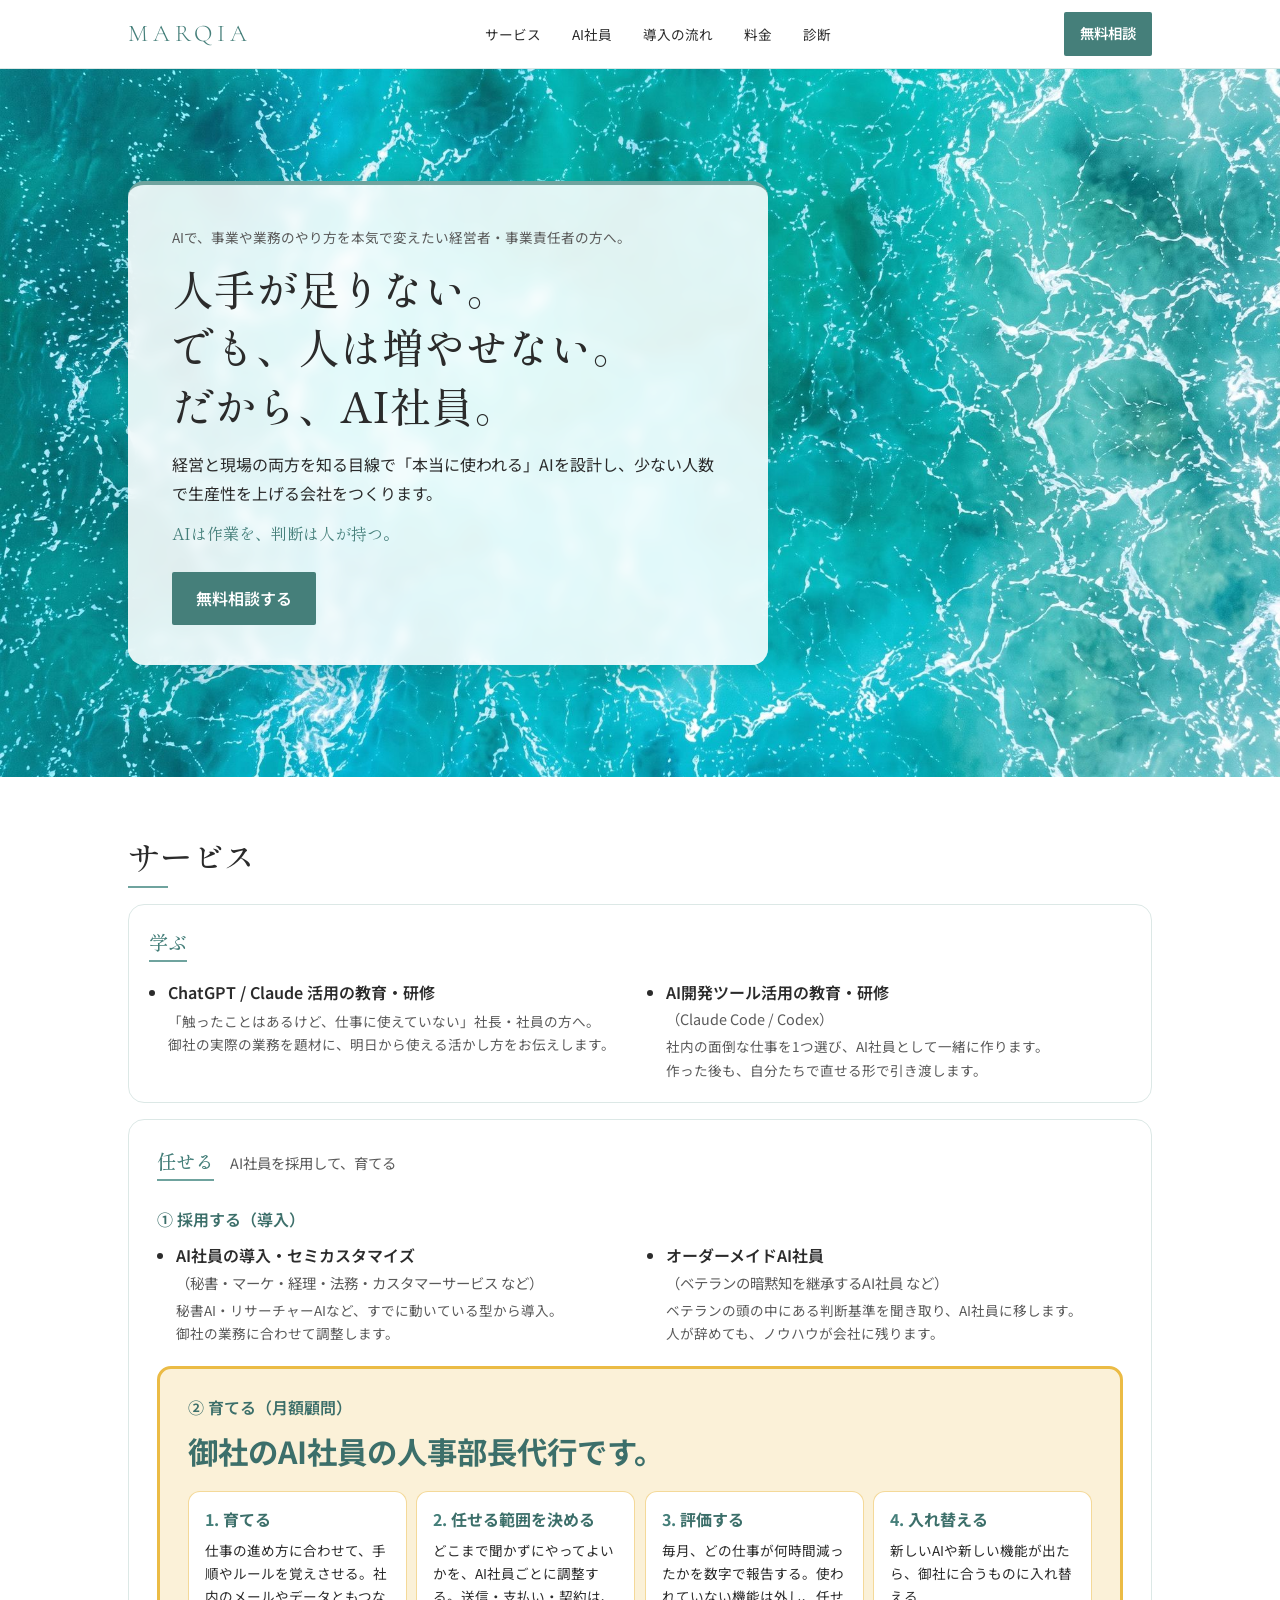
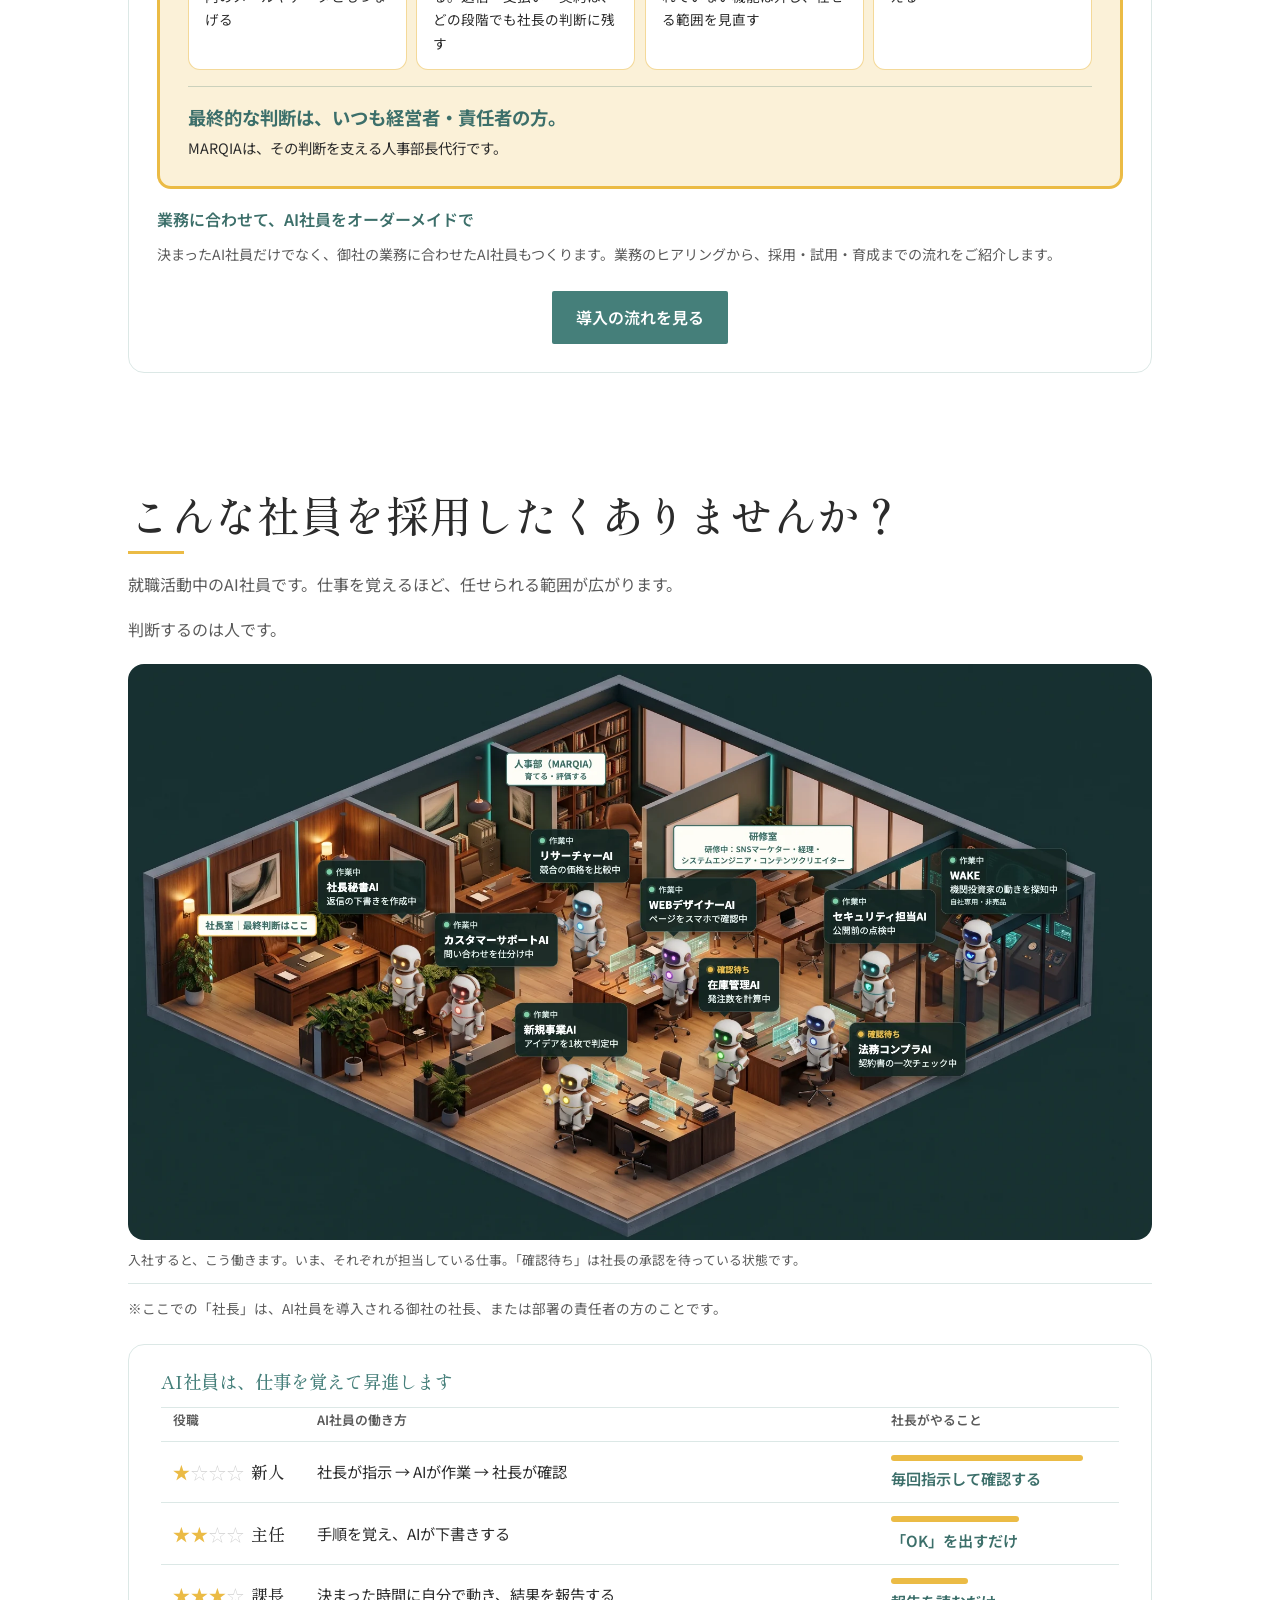
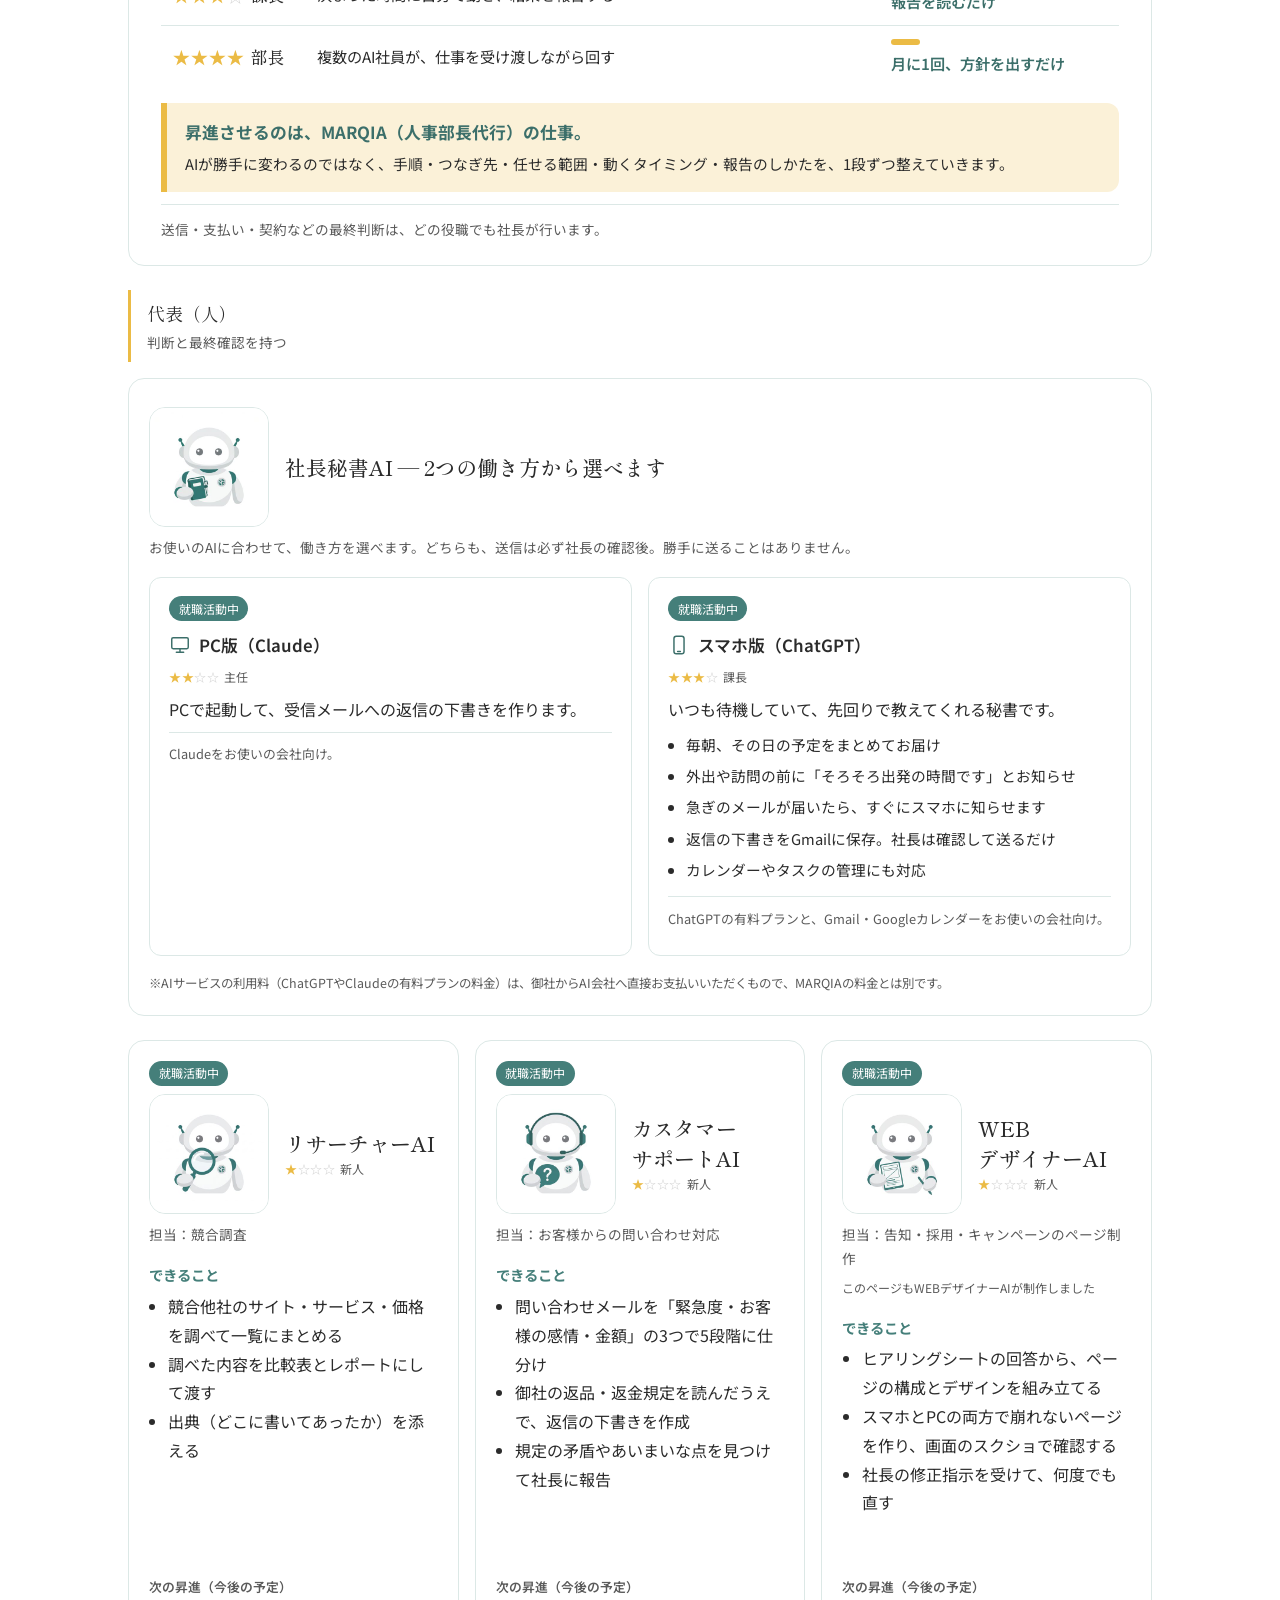
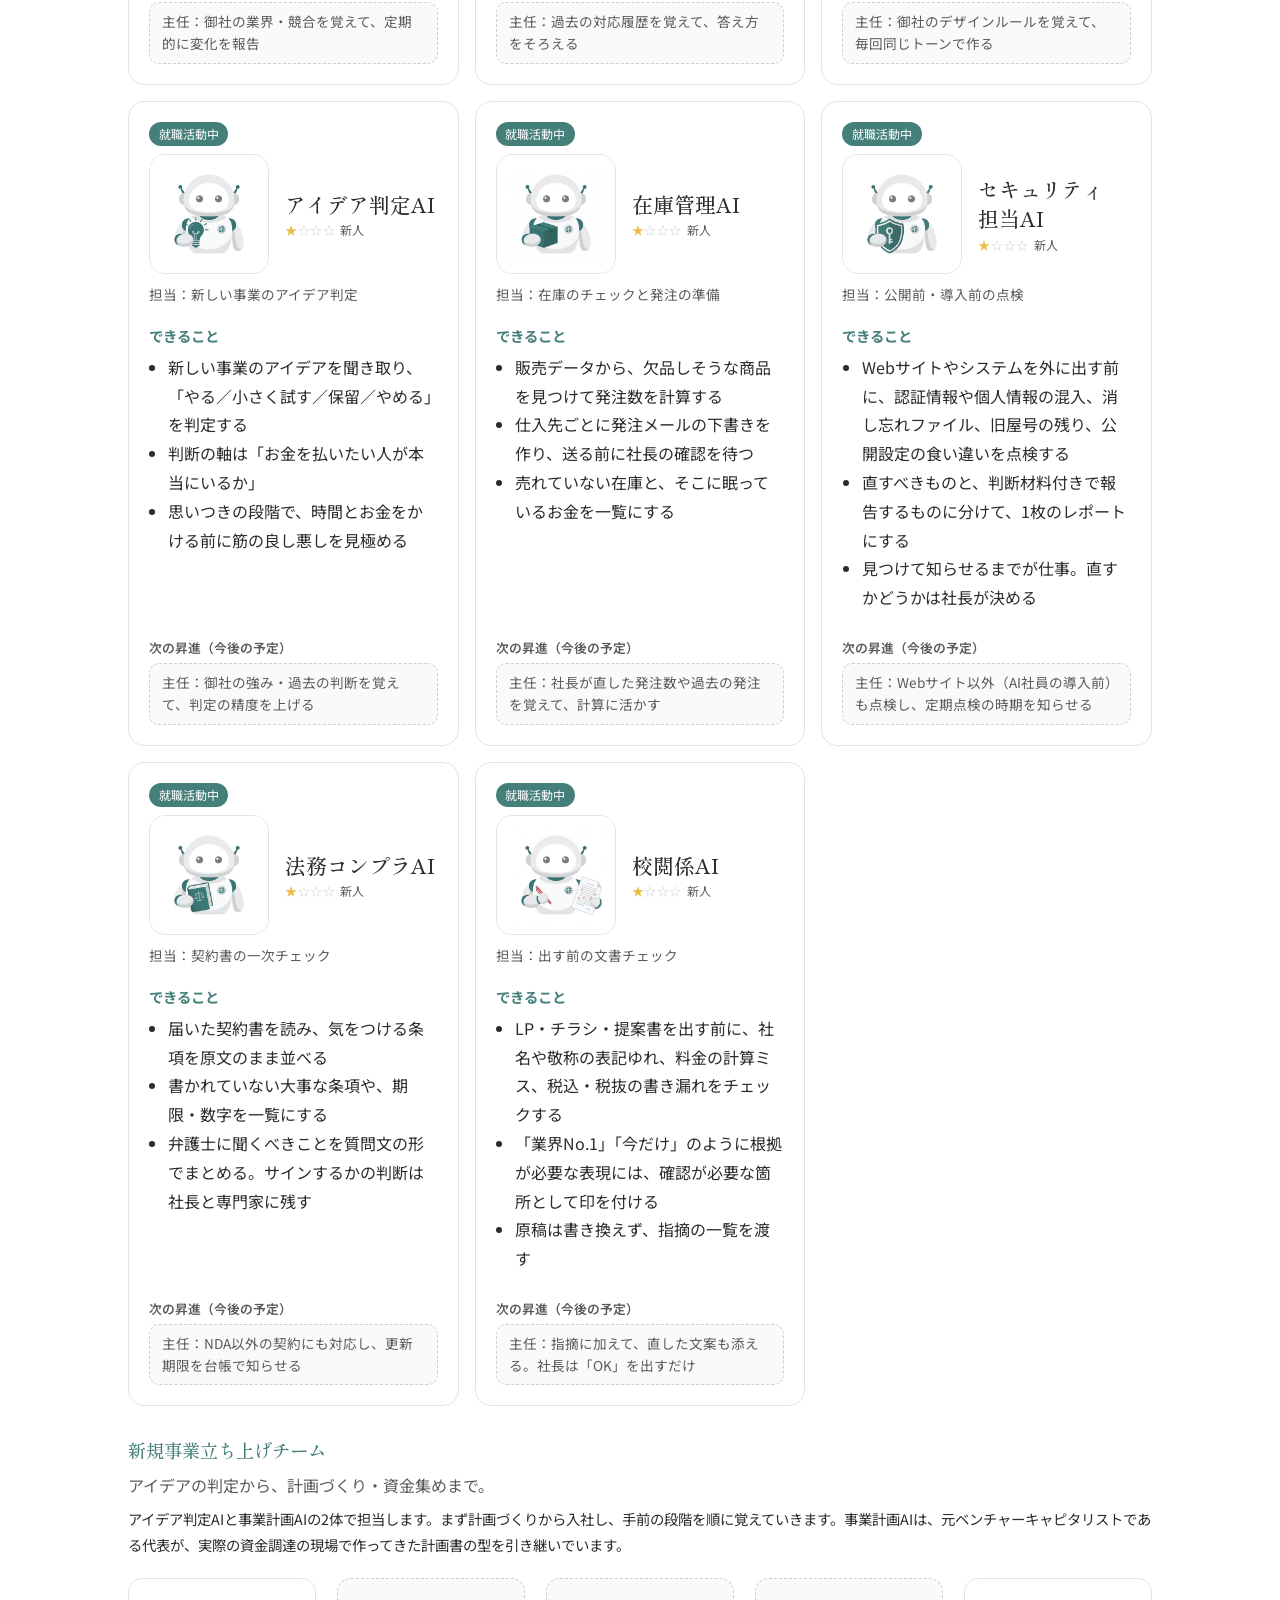
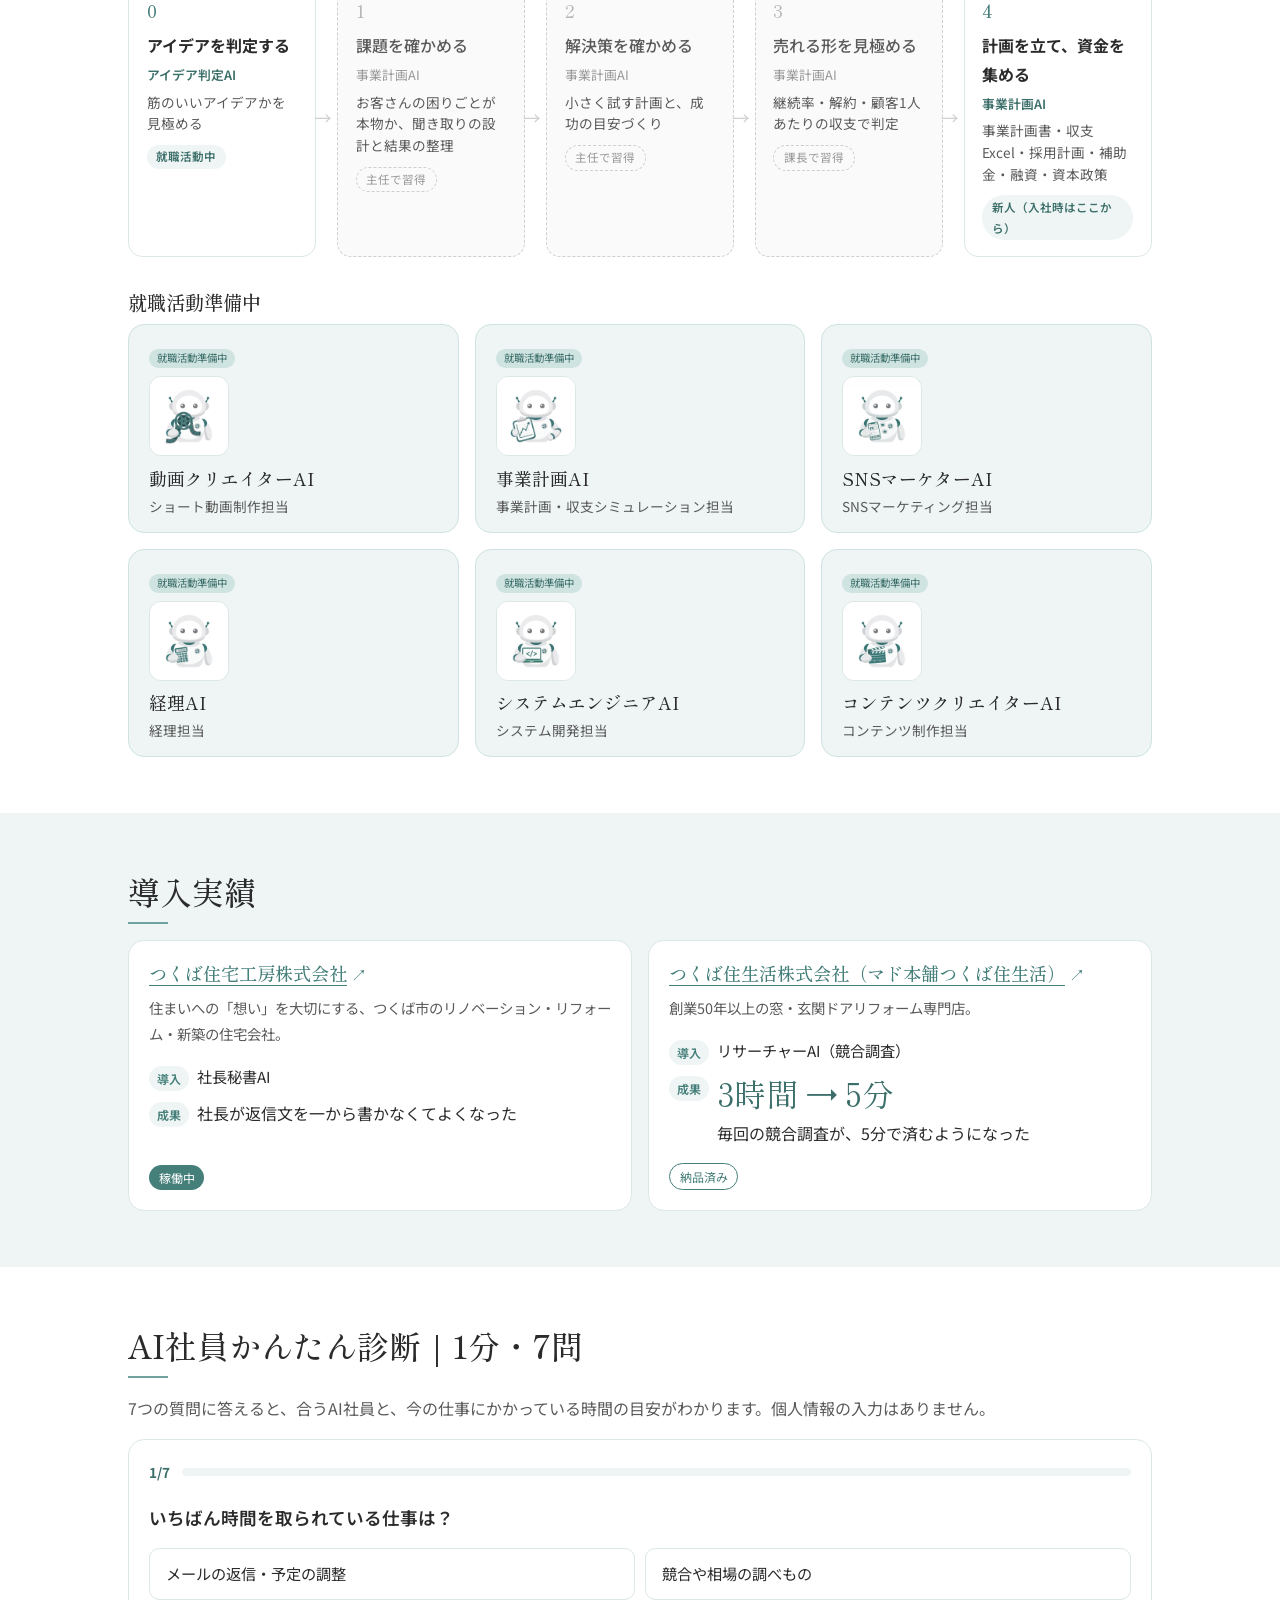
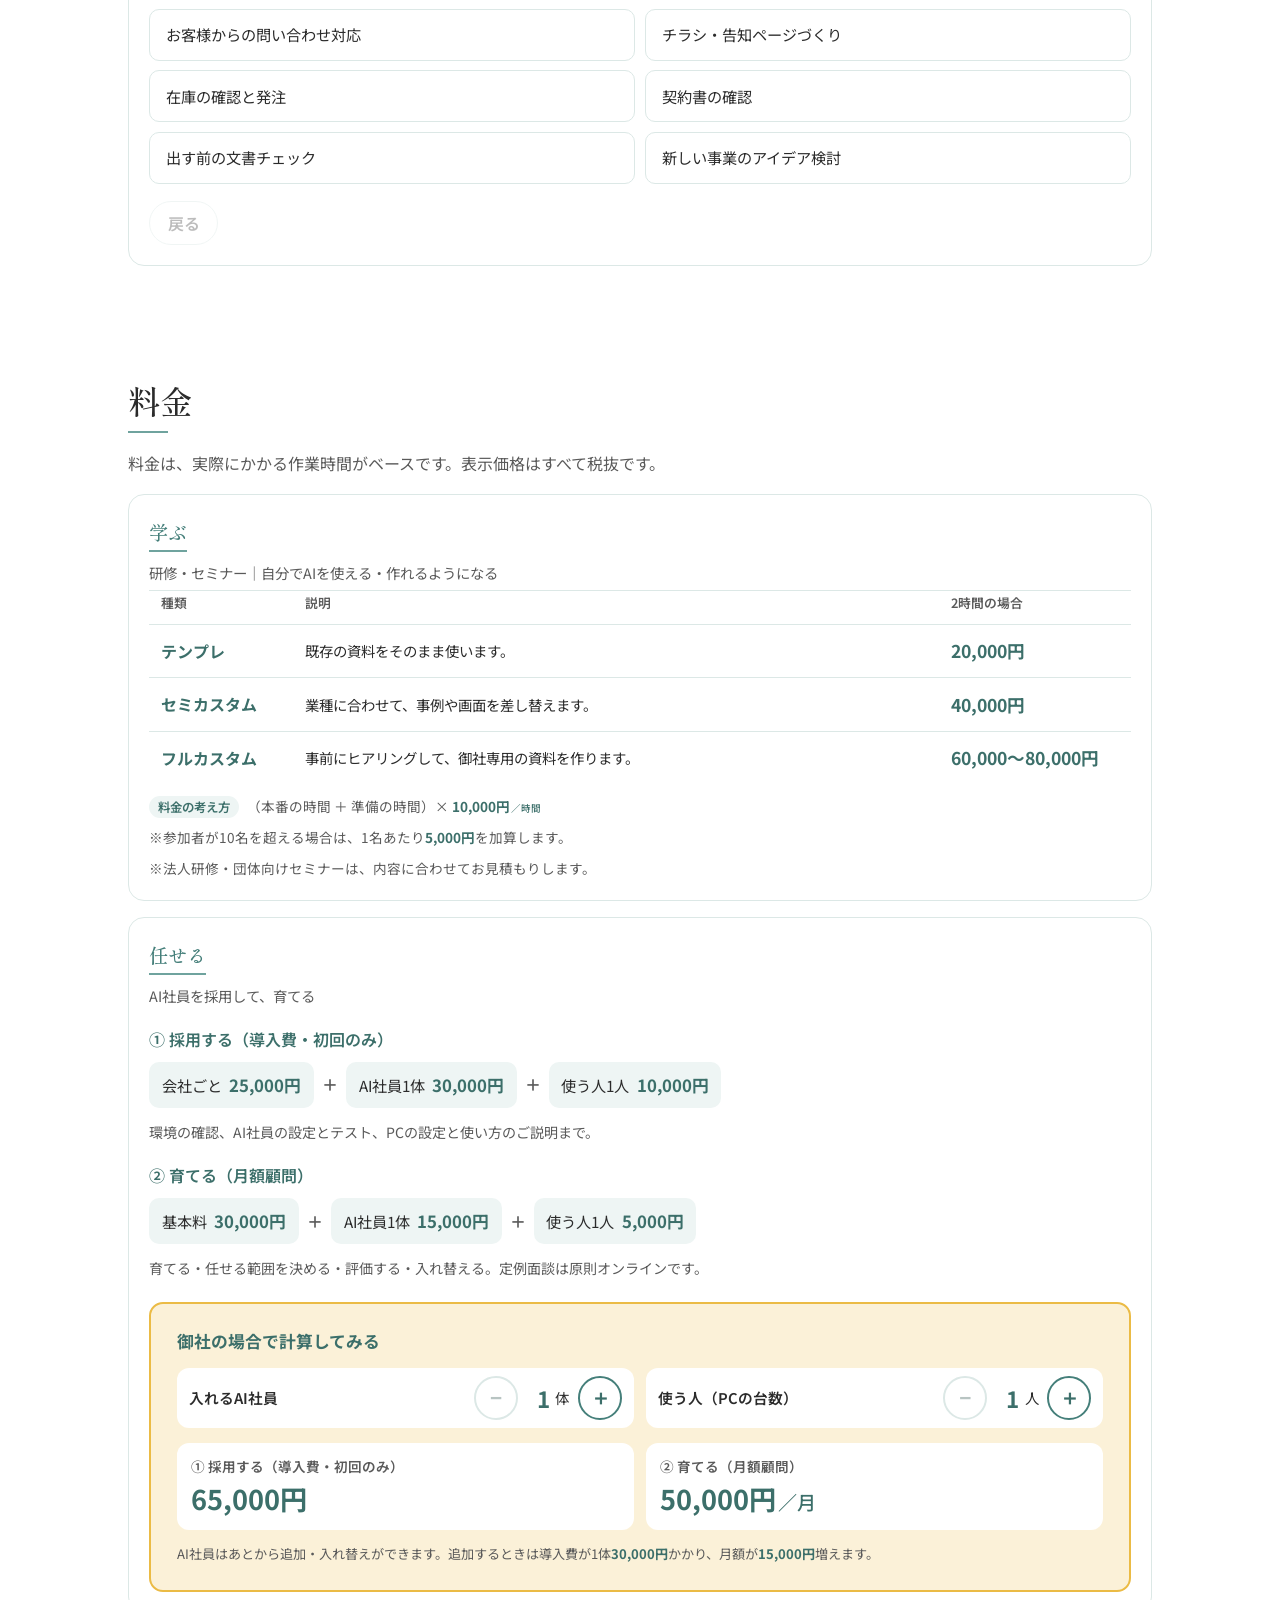
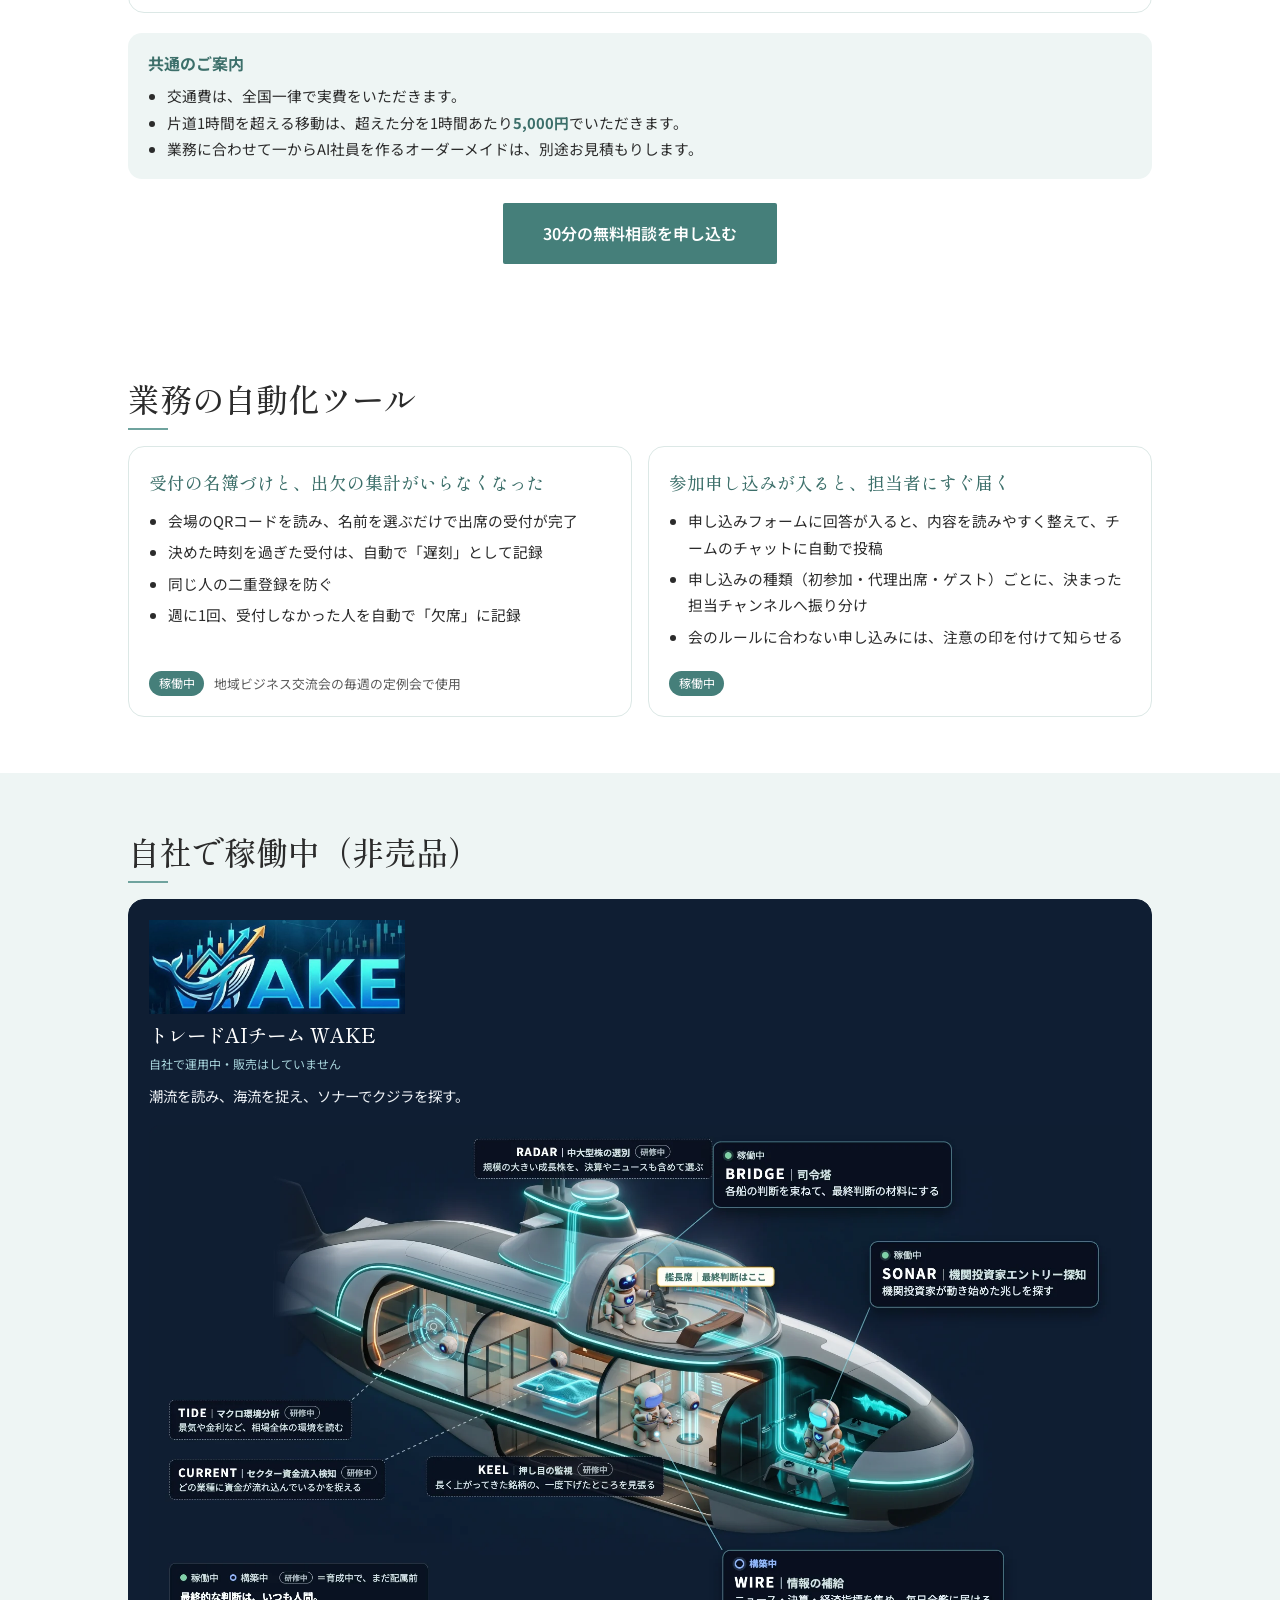
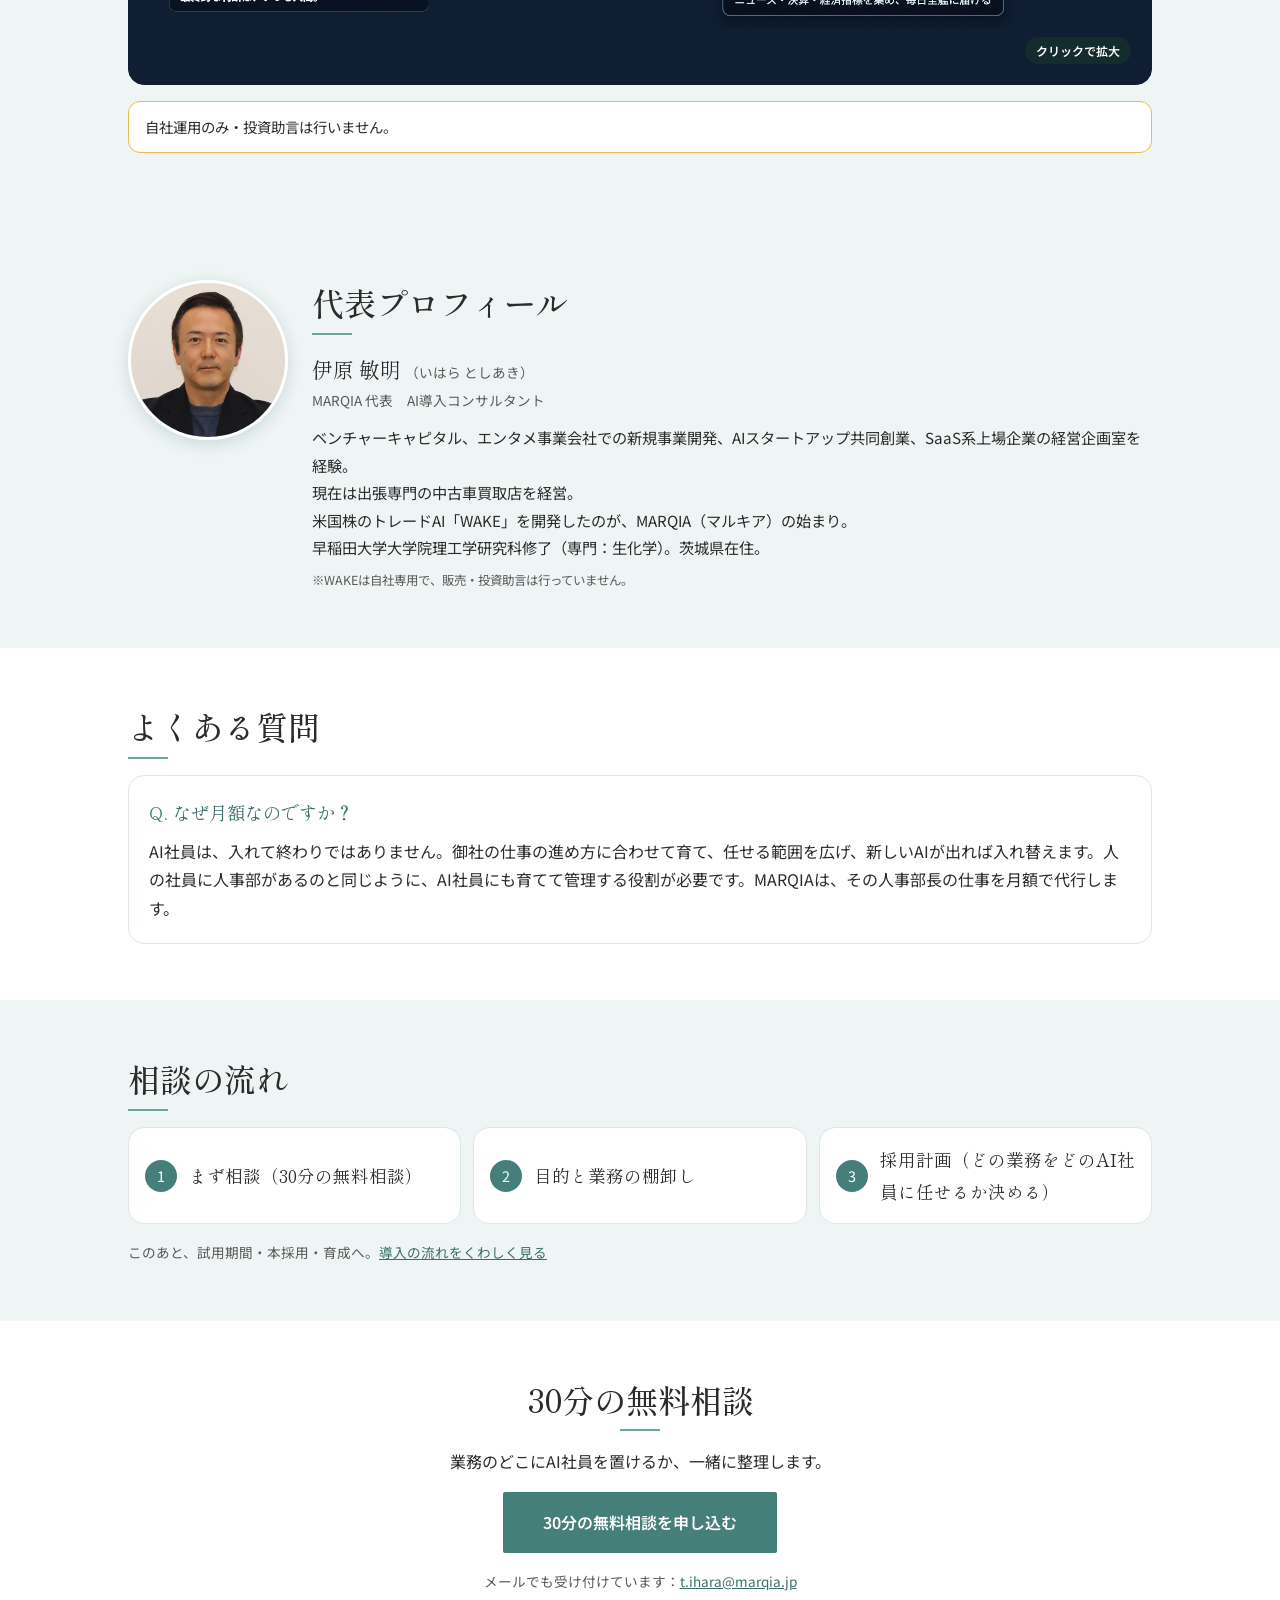
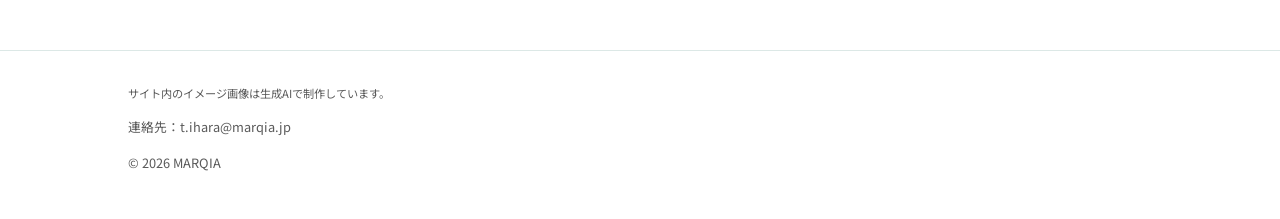
==== commit ae53b341: "feat: ヘッダーにグローバルメニューを追加、新ページの比較表・リンク色を調整 Co-Authored-By: Claude Sonnet 5 <noreply@anthropic.com>" ====
--- a/index.html
+++ b/index.html
@@ -17,12 +17,19 @@
   <link rel="preconnect" href="https://fonts.gstatic.com" crossorigin />
   <link href="https://fonts.googleapis.com/css2?family=Cormorant+Garamond:wght@300&family=Noto+Sans+JP:wght@400;600;700&family=Shippori+Mincho:wght@400;500&display=swap" rel="stylesheet" />
   <!-- 更新したら v= を変える（ブラウザに古いCSSが残るのを防ぐ） -->
-  <link rel="stylesheet" href="styles.css?v=20261021a" />
+  <link rel="stylesheet" href="styles.css?v=20261021b" />
 </head>
 <body>
   <header class="site-header">
     <div class="container header-inner">
       <a href="#top" class="logo">MARQIA</a>
+      <nav class="site-nav">
+        <a href="#service" class="nav-link">サービス</a>
+        <a href="#org" class="nav-link">AI社員</a>
+        <a href="flow/" class="nav-link">導入の流れ</a>
+        <a href="#price" class="nav-link">料金</a>
+        <a href="#diagnosis" class="nav-link">診断</a>
+      </nav>
       <a href="https://forms.gle/1FFbGvzCfn5TM7YZ7" class="btn btn-primary btn-sm" target="_blank" rel="noopener">無料相談</a>
     </div>
   </header>
--- a/styles.css
+++ b/styles.css
@@ -43,10 +43,21 @@
 .sp { display: inline; }
 
 /* ヘッダー */
-section[id] { scroll-margin-top: 4.5rem; }  /* ページ内リンクで見出しが固定ヘッダーに隠れないように */
+section[id] { scroll-margin-top: 7.75rem; }  /* ページ内リンクで見出しが固定ヘッダーに隠れないように（スマホは2段ヘッダー分） */
 .site-header { position: sticky; top: 0; z-index: 10; background: rgba(255, 255, 255, .95); border-bottom: 1px solid var(--line); }
-.header-inner { display: flex; align-items: center; justify-content: space-between; padding: .75rem 0; }
+.header-inner { display: flex; flex-wrap: wrap; align-items: center; justify-content: space-between; padding: .75rem 0; }
 .logo { font-family: "Cormorant Garamond", serif; font-weight: 300; font-size: 1.2rem; letter-spacing: .2em; text-transform: uppercase; color: var(--green); text-decoration: none; }
+
+/* グローバルメニュー：スマホはヘッダー下の2段目に横スクロール、PCはロゴとボタンの間に1行で */
+.site-nav { order: 3; flex-basis: 100%; display: flex; gap: .25rem; margin-top: .5rem; overflow-x: auto; -webkit-overflow-scrolling: touch; }
+.nav-link { display: inline-flex; align-items: center; flex: none; min-height: 44px; padding: 0 .6rem; font-size: .85rem; color: var(--text); text-decoration: none; white-space: nowrap; }
+.nav-link:hover, .nav-link:focus-visible { color: var(--green-dark); }
+.nav-link.is-current { color: var(--green-dark); font-weight: 700; }
+@media (min-width: 768px) {
+  section[id] { scroll-margin-top: 4.75rem; }
+  .header-inner { flex-wrap: nowrap; }
+  .site-nav { order: 0; flex-basis: auto; flex: 1; justify-content: center; margin-top: 0; overflow-x: visible; gap: .75rem; }
+}
 
 /* ボタン */
 .btn { display: inline-block; min-height: 44px; padding: .75rem 1.5rem; border-radius: 2px; text-decoration: none; font-weight: 600; }
@@ -493,6 +504,7 @@
 .price-table tbody th { font-weight: 700; color: var(--green-dark); }
 .price-table td { font-size: .9rem; }
 .price-table td .price { display: inline-block; margin-top: .2rem; font-size: 1.1rem; }
+.price-table a, .price-common a { color: var(--green-dark); text-decoration: underline; }
 
 /* 計算機：「② 育てる」の人事部長の枠と同じクリーム色 */
 .calc { margin-top: 1.25rem; padding: 1.1rem 1.1rem 1.25rem; background: var(--gold-tint); border: 2px solid var(--gold); border-radius: 14px; }
@@ -531,6 +543,10 @@
   .price-table tbody th { width: 9rem; white-space: nowrap; }
   .price-table td:last-child { width: 12rem; }
   .price-table td .price { margin-top: 0; }
+  .compare-table { table-layout: fixed; }
+  .compare-table th:first-child, .compare-table td:first-child { width: 18%; }
+  .compare-table th:not(:first-child), .compare-table td:not(:first-child) { width: 41%; }
+  .compare-table tbody th { width: 18%; white-space: normal; }
   .calc { padding: 1.4rem 1.6rem 1.5rem; }
   .calc-inputs, .calc-results { grid-template-columns: 1fr 1fr; }
 }
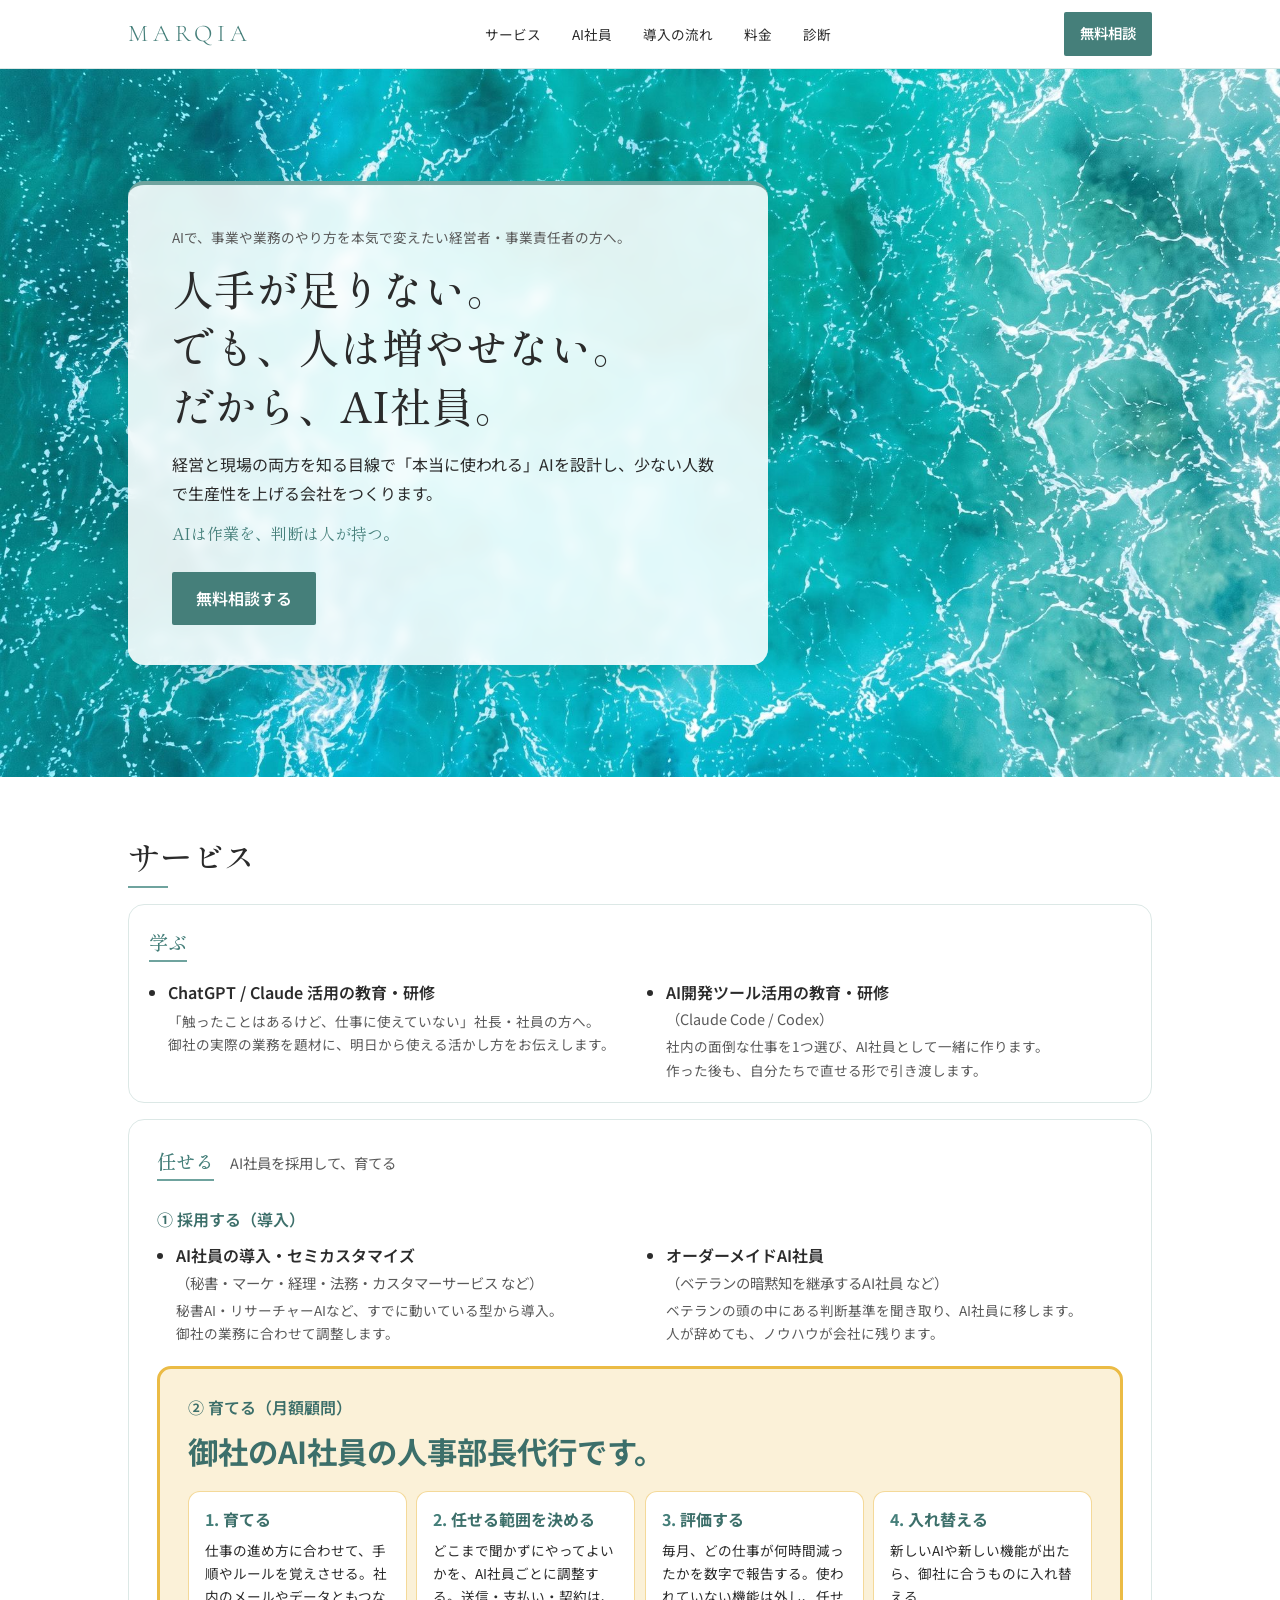
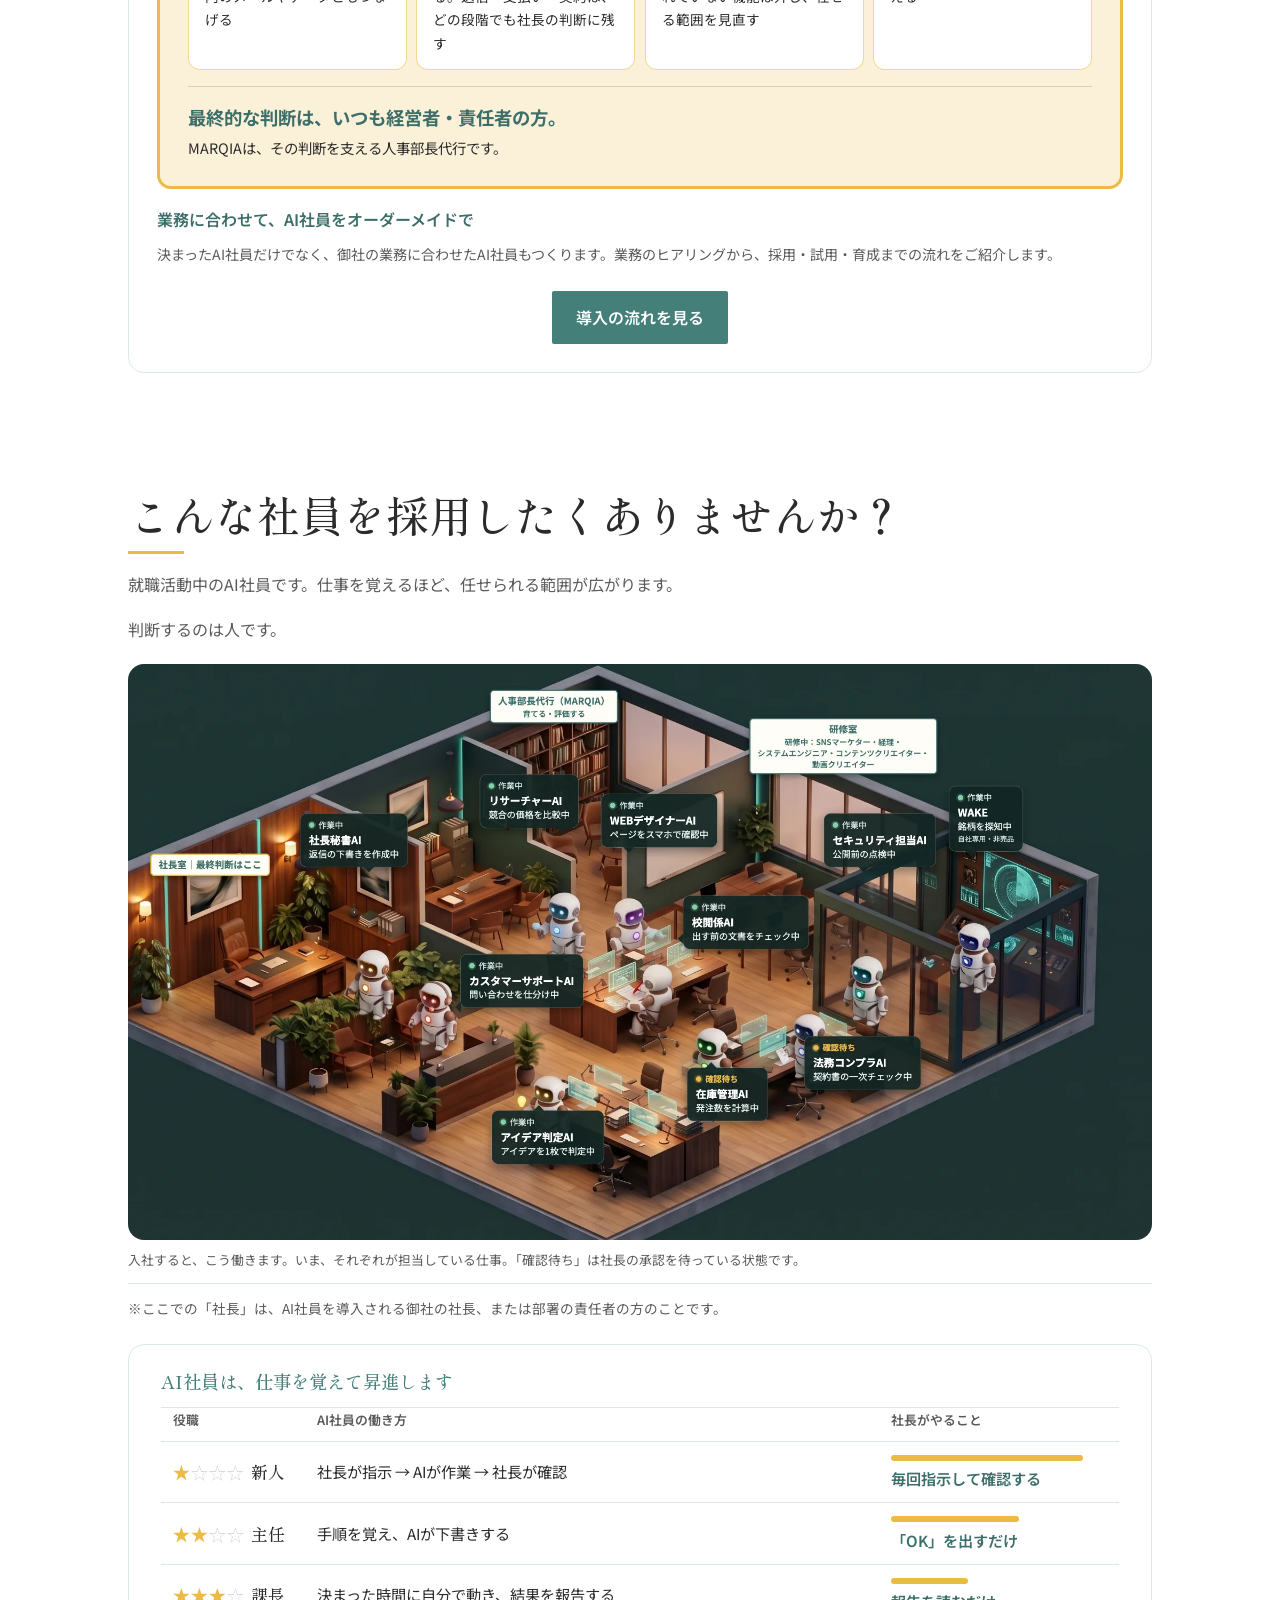
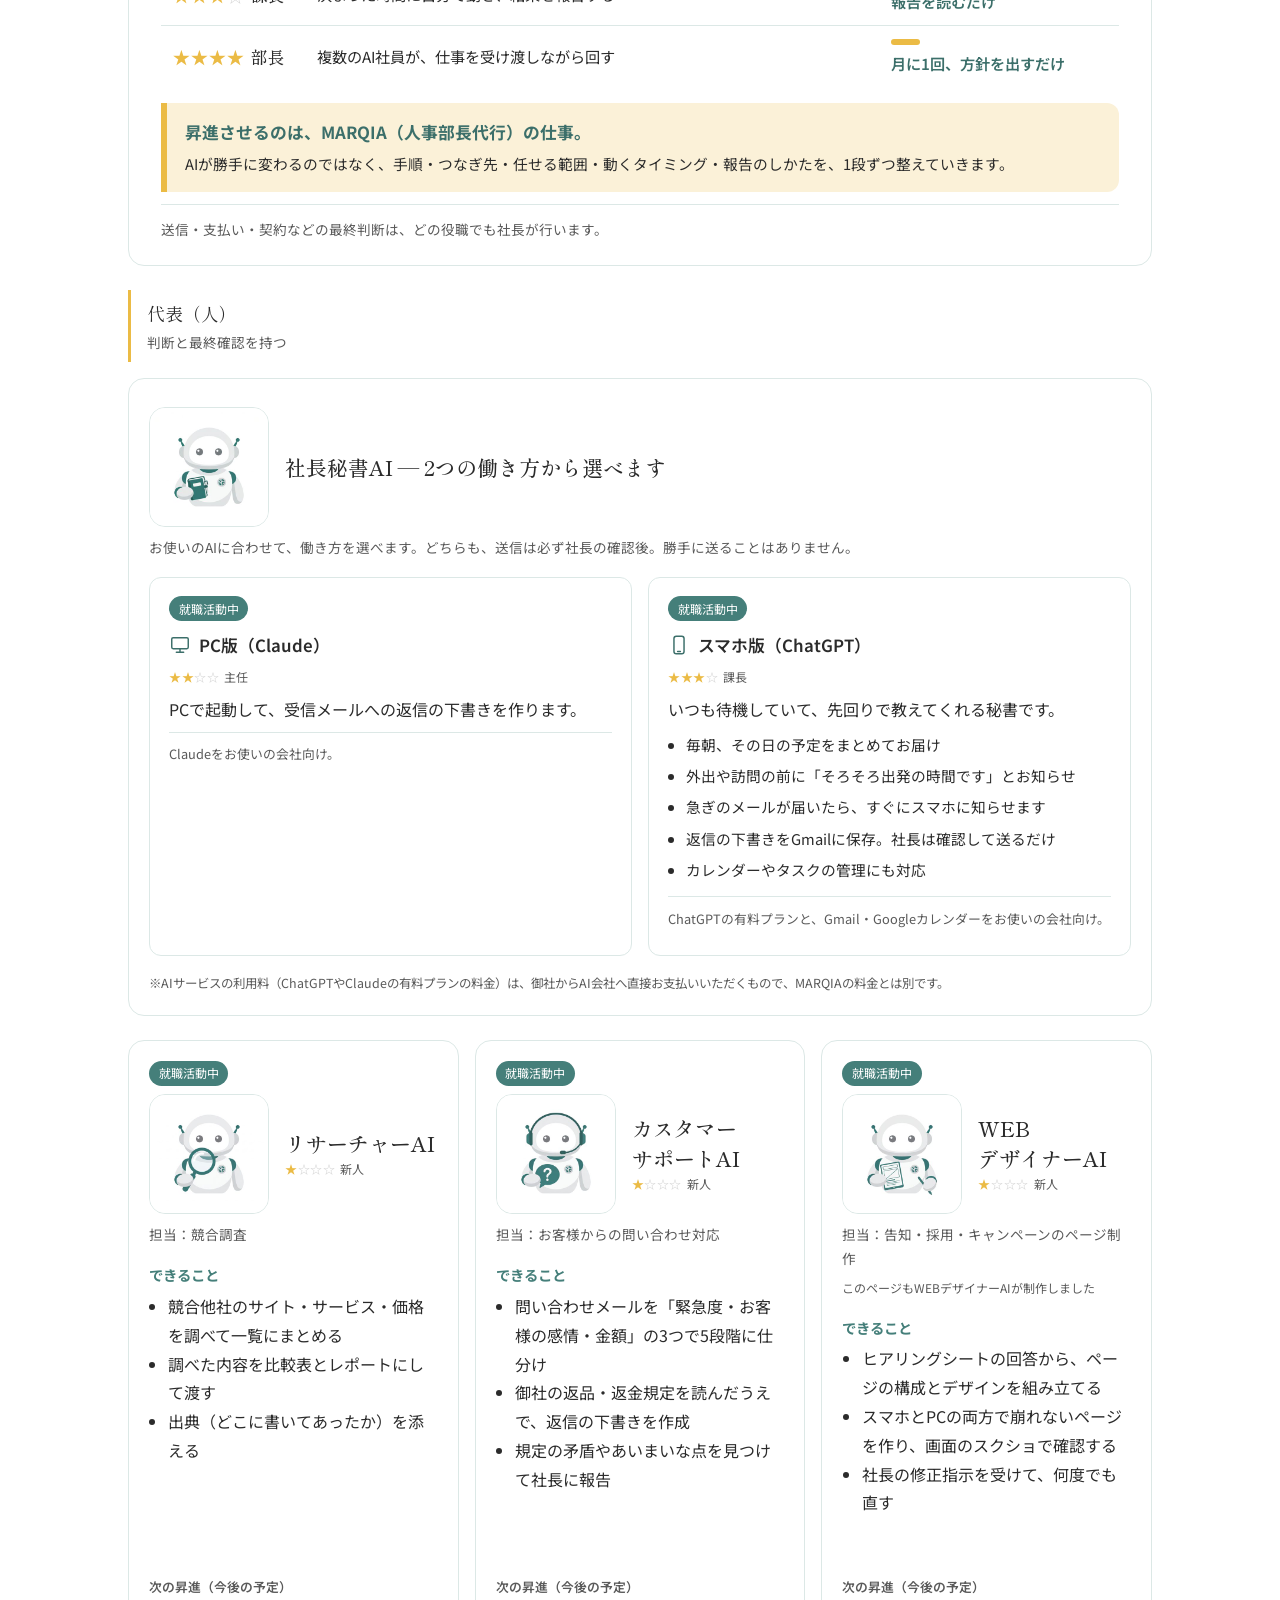
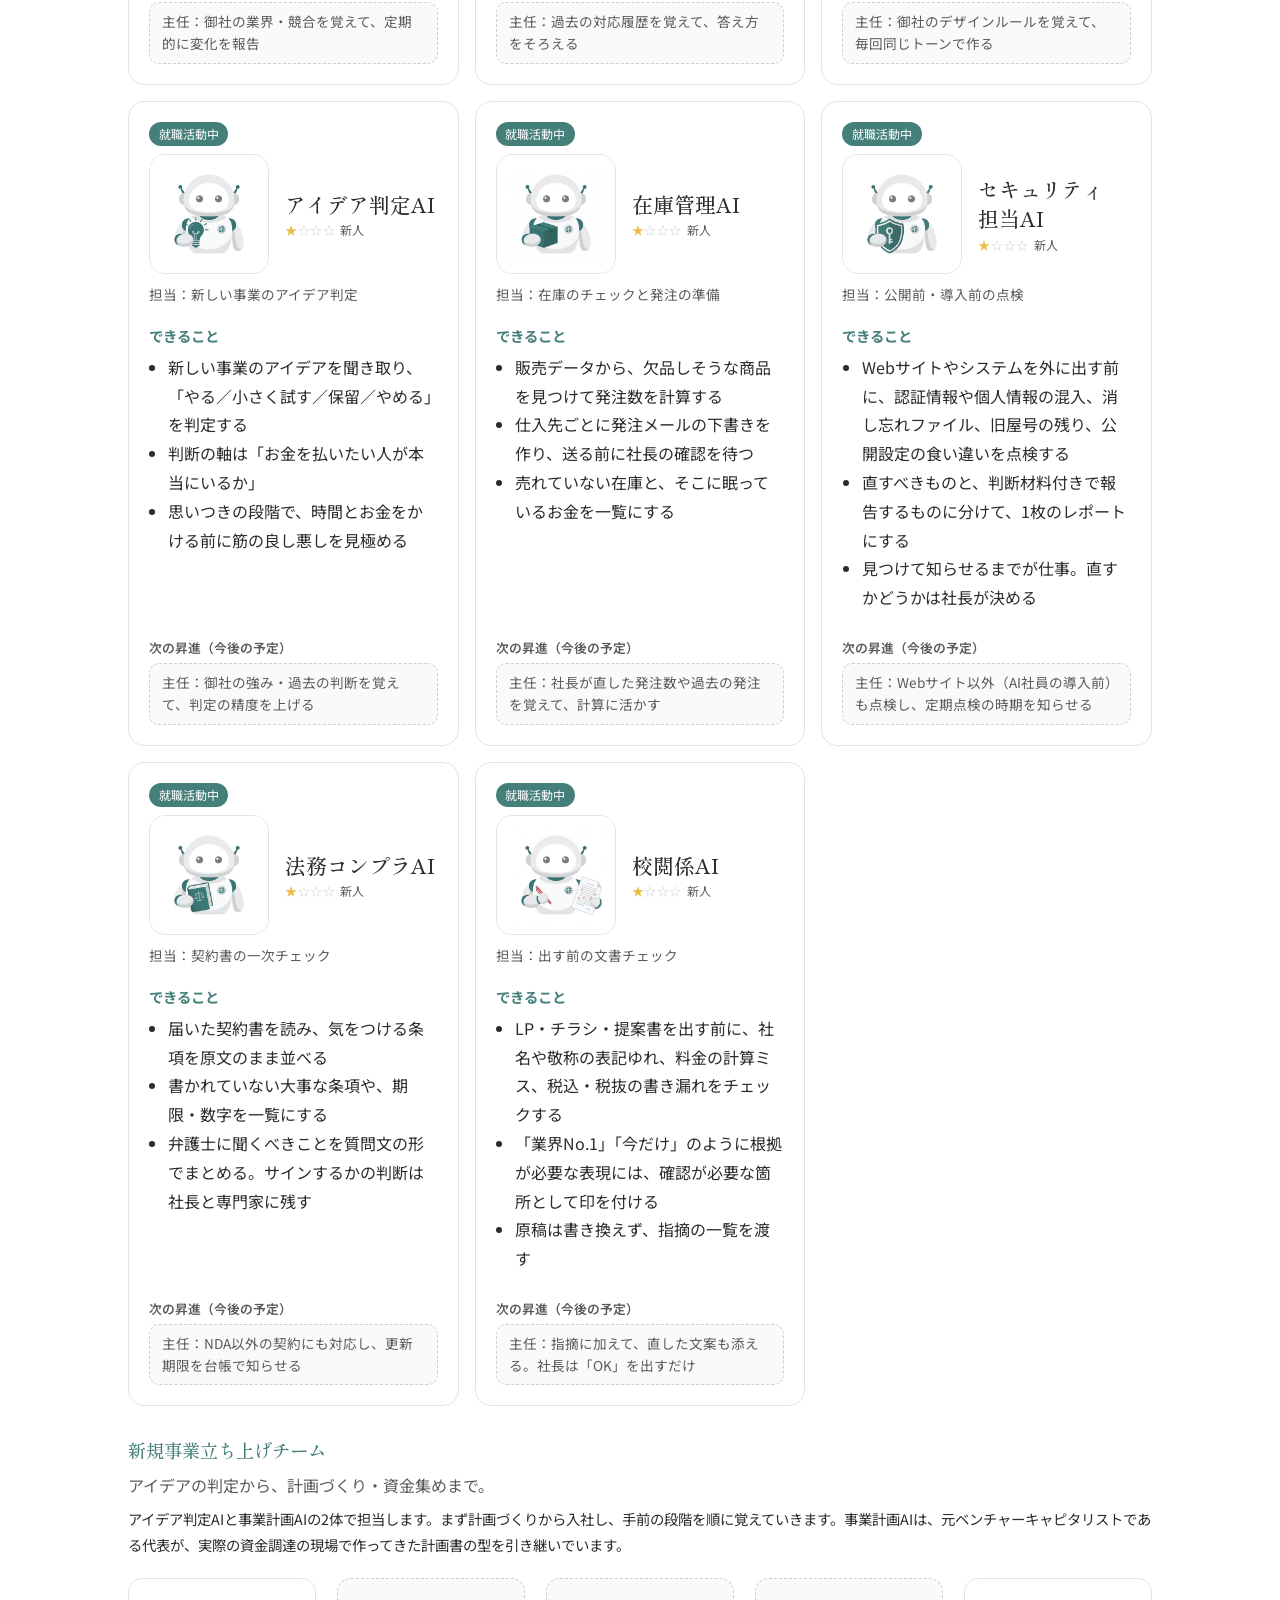
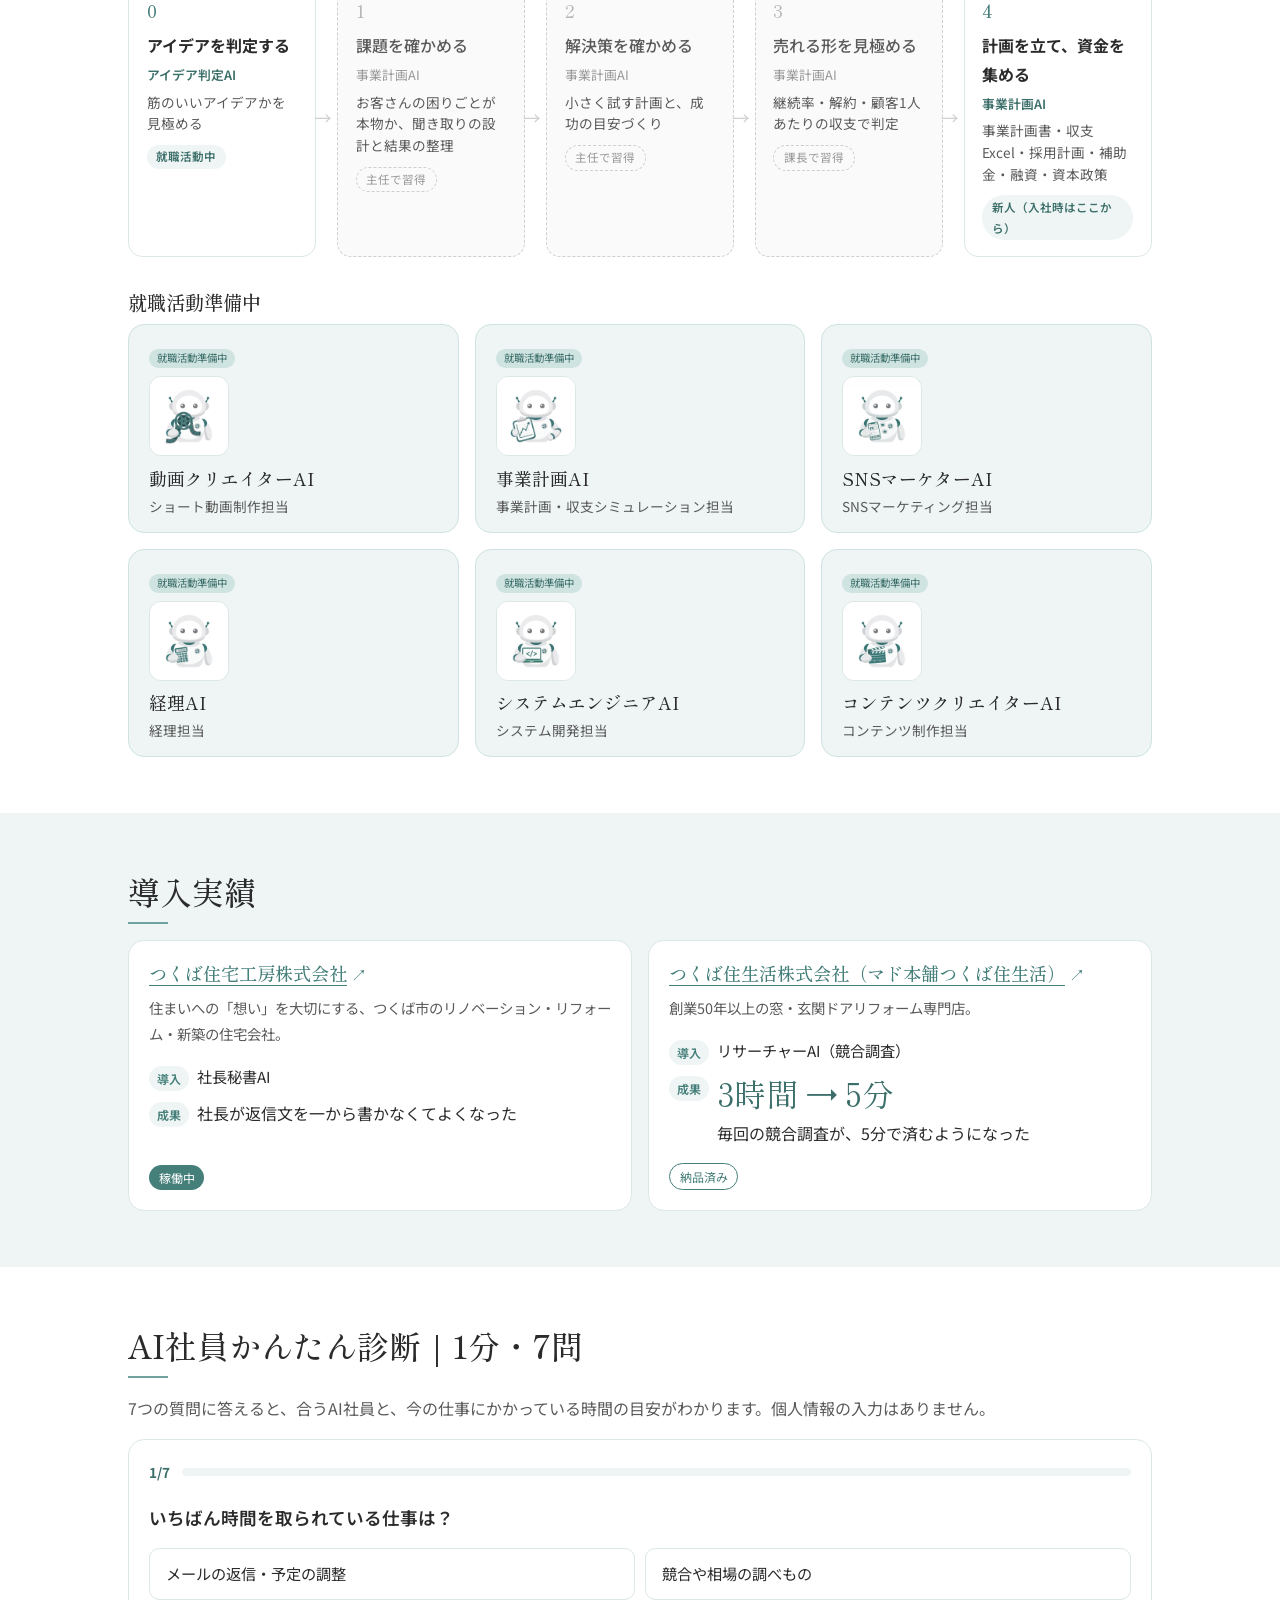
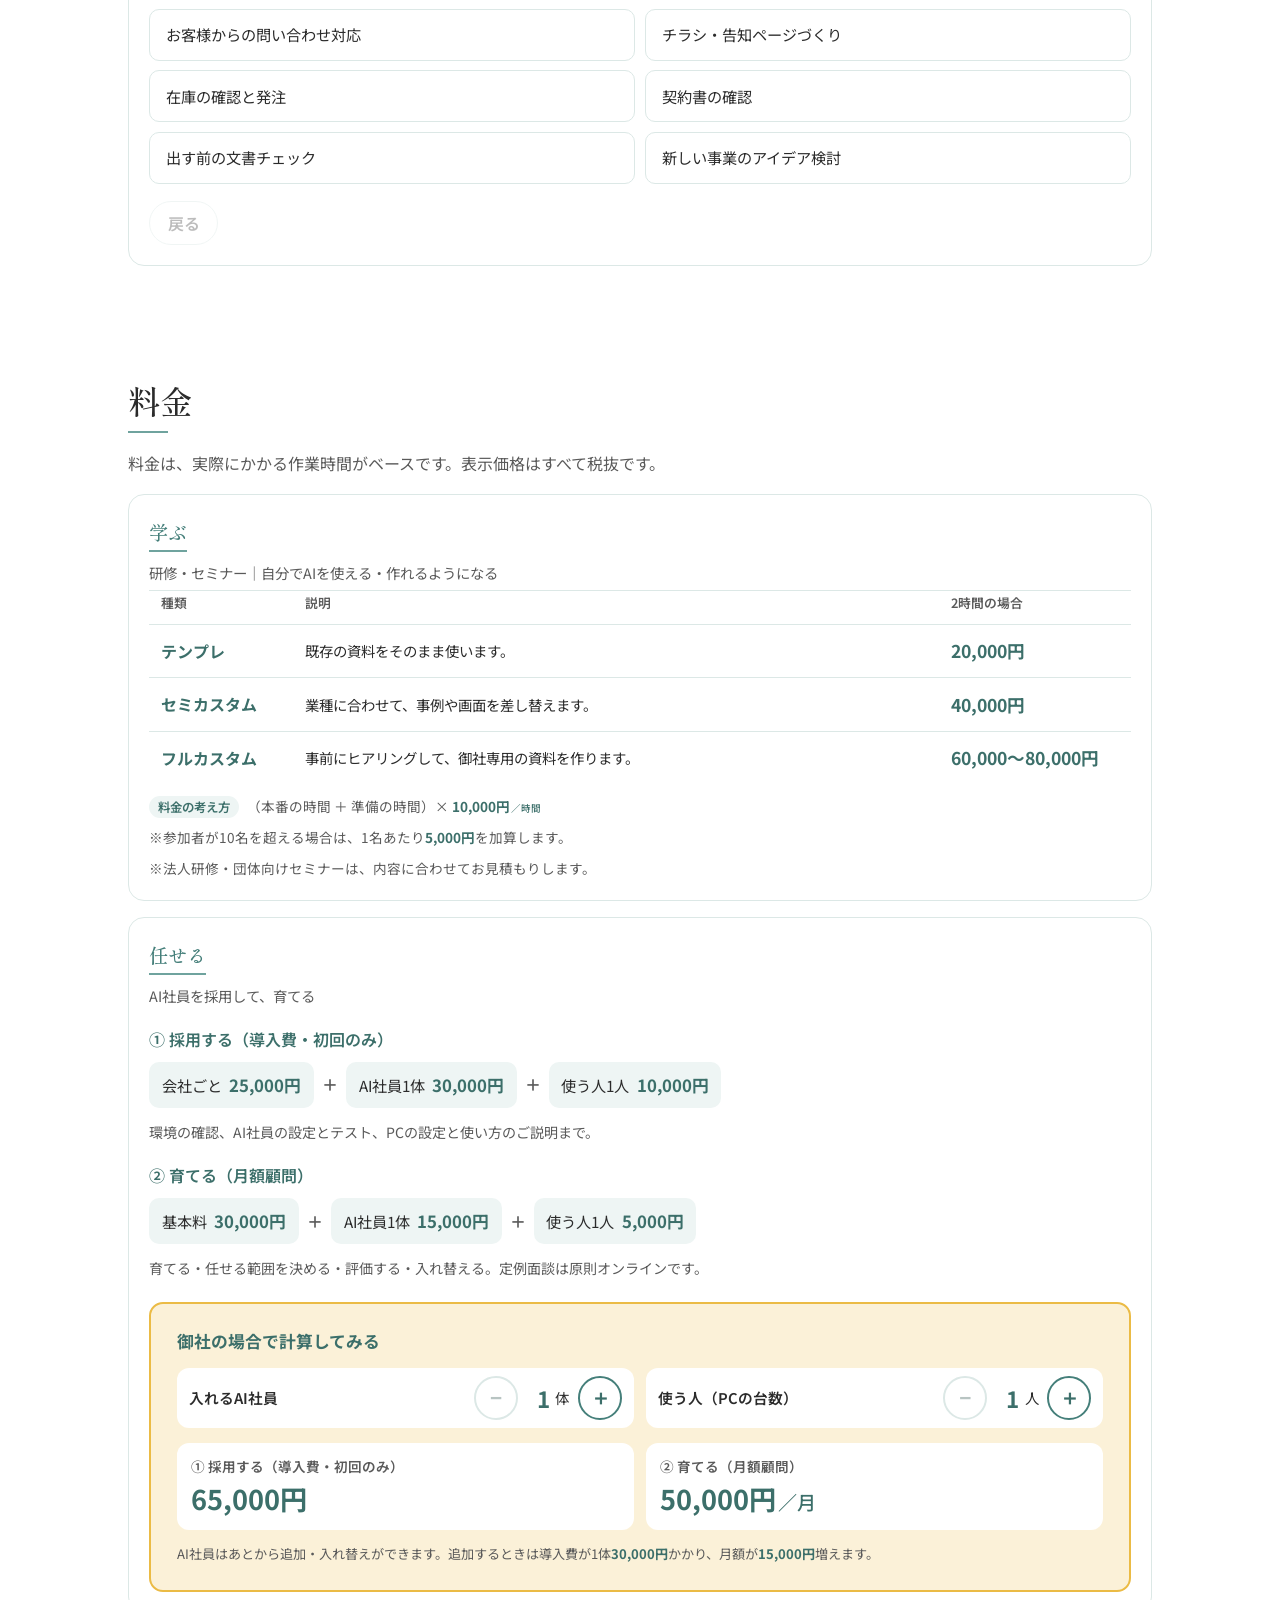
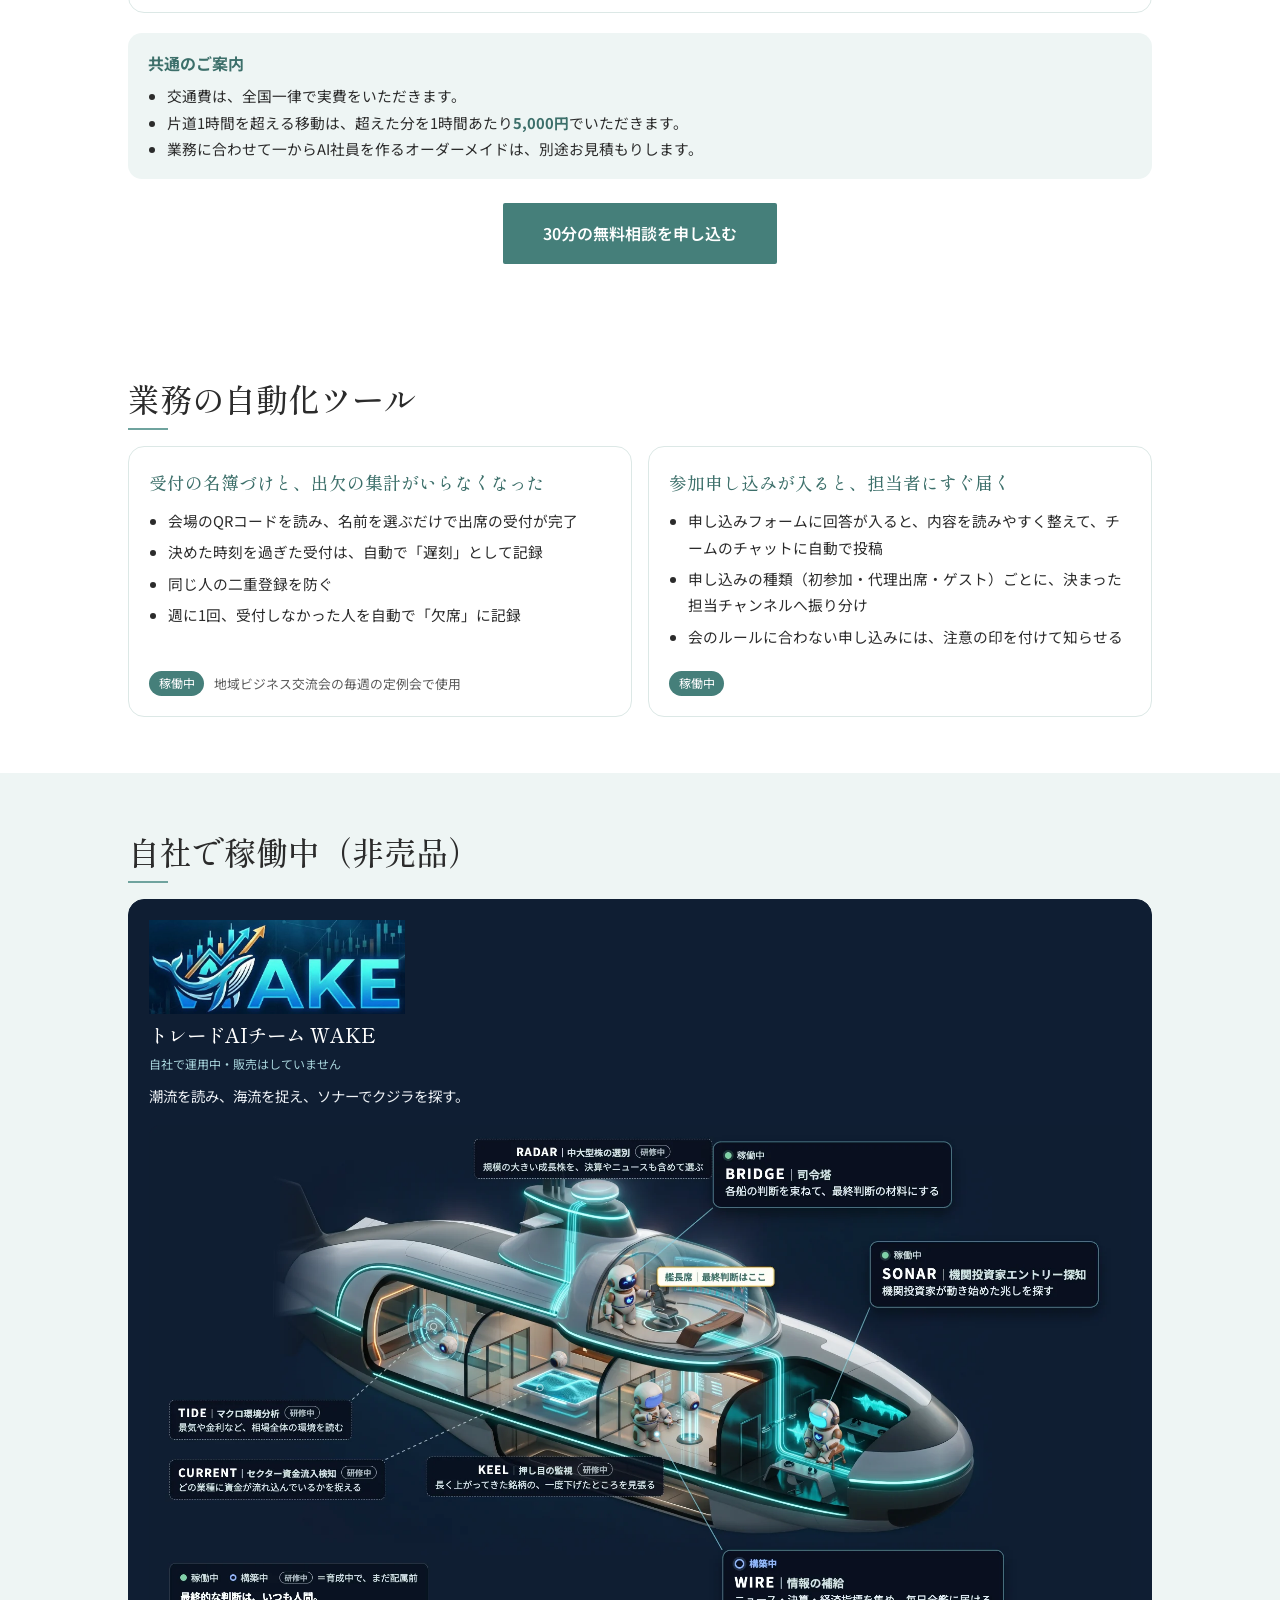
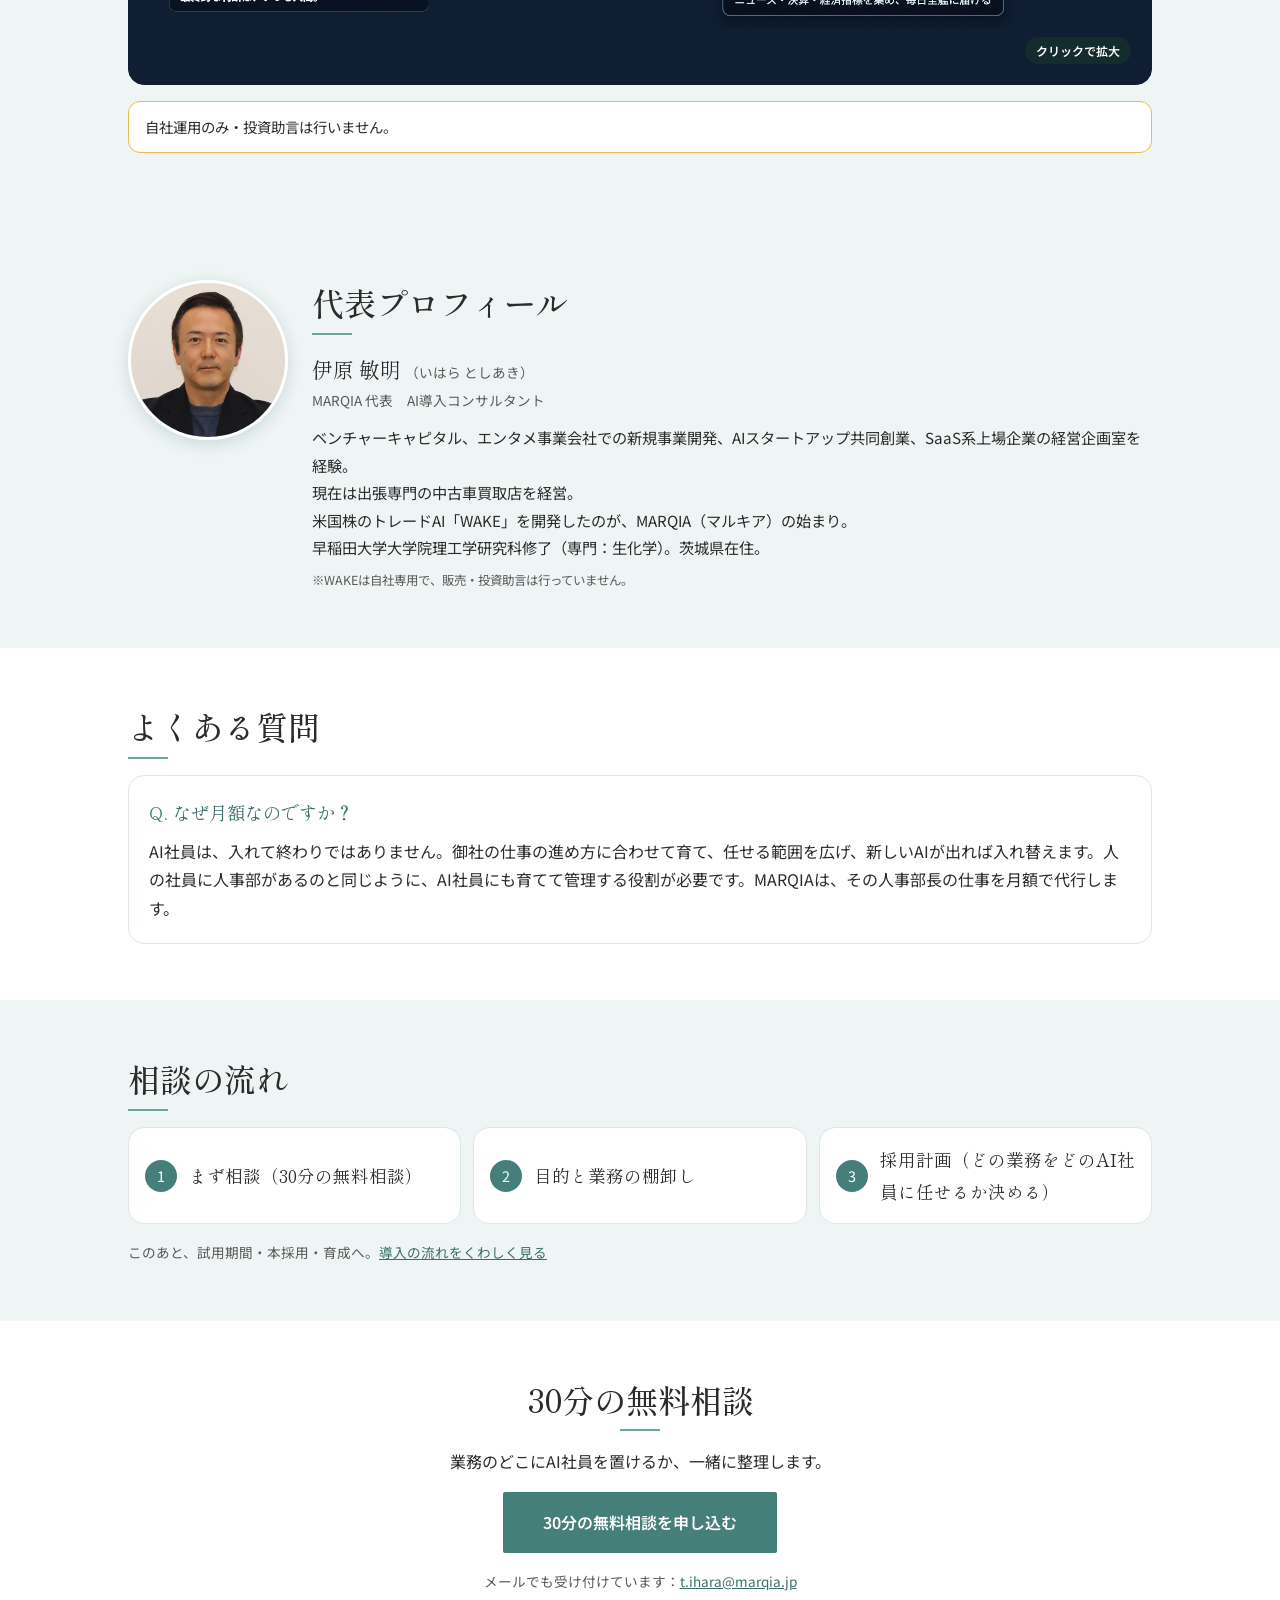
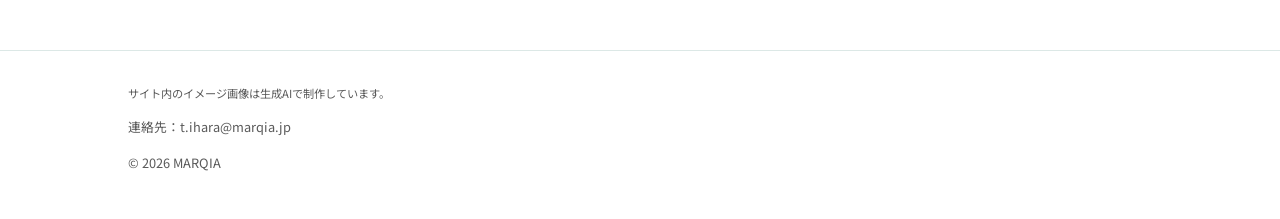
==== commit b0fb11ee: "feat: AI社員のオフィス画像を作り直し（新しい元絵・校閲係AI/アイデア判定AIを追加） Co-Authored-By: Claude Sonnet 5 <noreply@anthropic.c" ====
--- a/index.html
+++ b/index.html
@@ -103,10 +103,10 @@
         <p class="lead">判断するのは人です。</p>
         <figure class="office">
           <!-- タップで拡大（JSが動かないときはPNGを直接開く） -->
-          <a class="office-zoom" href="assets/images/office/office_lp.png" data-dialog="office-dialog" aria-label="AI社員のオフィスの画像を拡大する">
+          <a class="office-zoom" href="assets/images/office/office_lp.png?v=20261021" data-dialog="office-dialog" aria-label="AI社員のオフィスの画像を拡大する">
             <picture>
-              <source srcset="assets/images/office/office_lp.webp" type="image/webp" />
-              <img src="assets/images/office/office_lp.png" alt="AI社員のオフィスのイラスト。社長秘書AI、リサーチャーAI、カスタマーサポートAI、WEBデザイナーAI、アイデア判定AI、在庫管理AI、セキュリティ担当AI、法務コンプラAI、WAKEが、それぞれの席で仕事をしている。在庫管理AIと法務コンプラAIは社長の確認待ち。社長室には「最終判断はここ」の札がある。" width="1920" height="1080" loading="lazy" />
+              <source srcset="assets/images/office/office_lp.webp?v=20261021" type="image/webp" />
+              <img src="assets/images/office/office_lp.png?v=20261021" alt="AI社員のオフィスのイラスト。社長秘書AI、リサーチャーAI、カスタマーサポートAI、WEBデザイナーAI、校閲係AI、アイデア判定AI、在庫管理AI、セキュリティ担当AI、法務コンプラAI、WAKEが、それぞれの席で仕事をしている。在庫管理AIと法務コンプラAIは社長の確認待ち。社長室には「最終判断はここ」の札がある。" width="1920" height="1080" loading="lazy" />
             </picture>
             <span class="zoom-hint" aria-hidden="true">タップで拡大</span>
           </a>
@@ -116,8 +116,8 @@
           <div class="office-dialog-bar"><span class="scroll-hint">左右にスクロールできます</span><button type="button" class="office-close">閉じる</button></div>
           <div class="office-scroll">
             <picture>
-              <source srcset="assets/images/office/office_lp.webp" type="image/webp" />
-              <img src="assets/images/office/office_lp.png" alt="" width="1920" height="1080" loading="lazy" />
+              <source srcset="assets/images/office/office_lp.webp?v=20261021" type="image/webp" />
+              <img src="assets/images/office/office_lp.png?v=20261021" alt="" width="1920" height="1080" loading="lazy" />
             </picture>
           </div>
         </dialog>
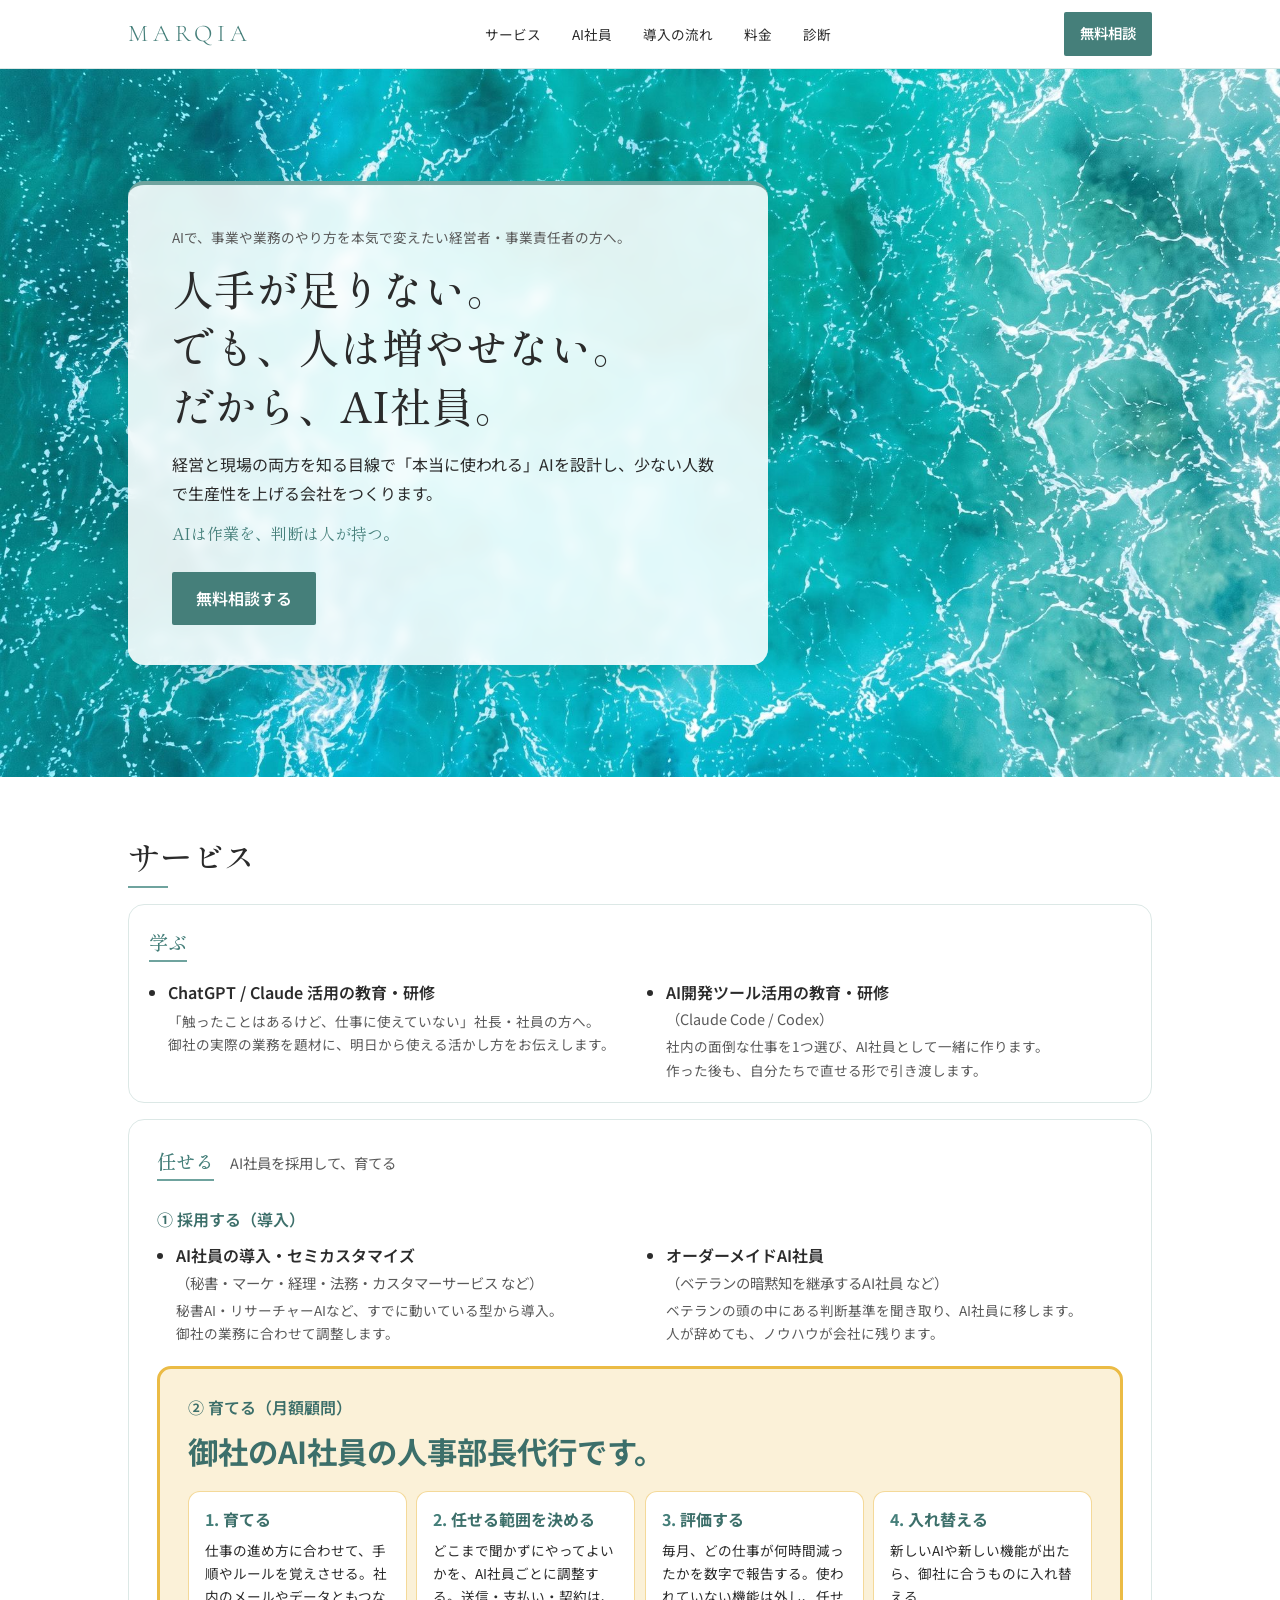
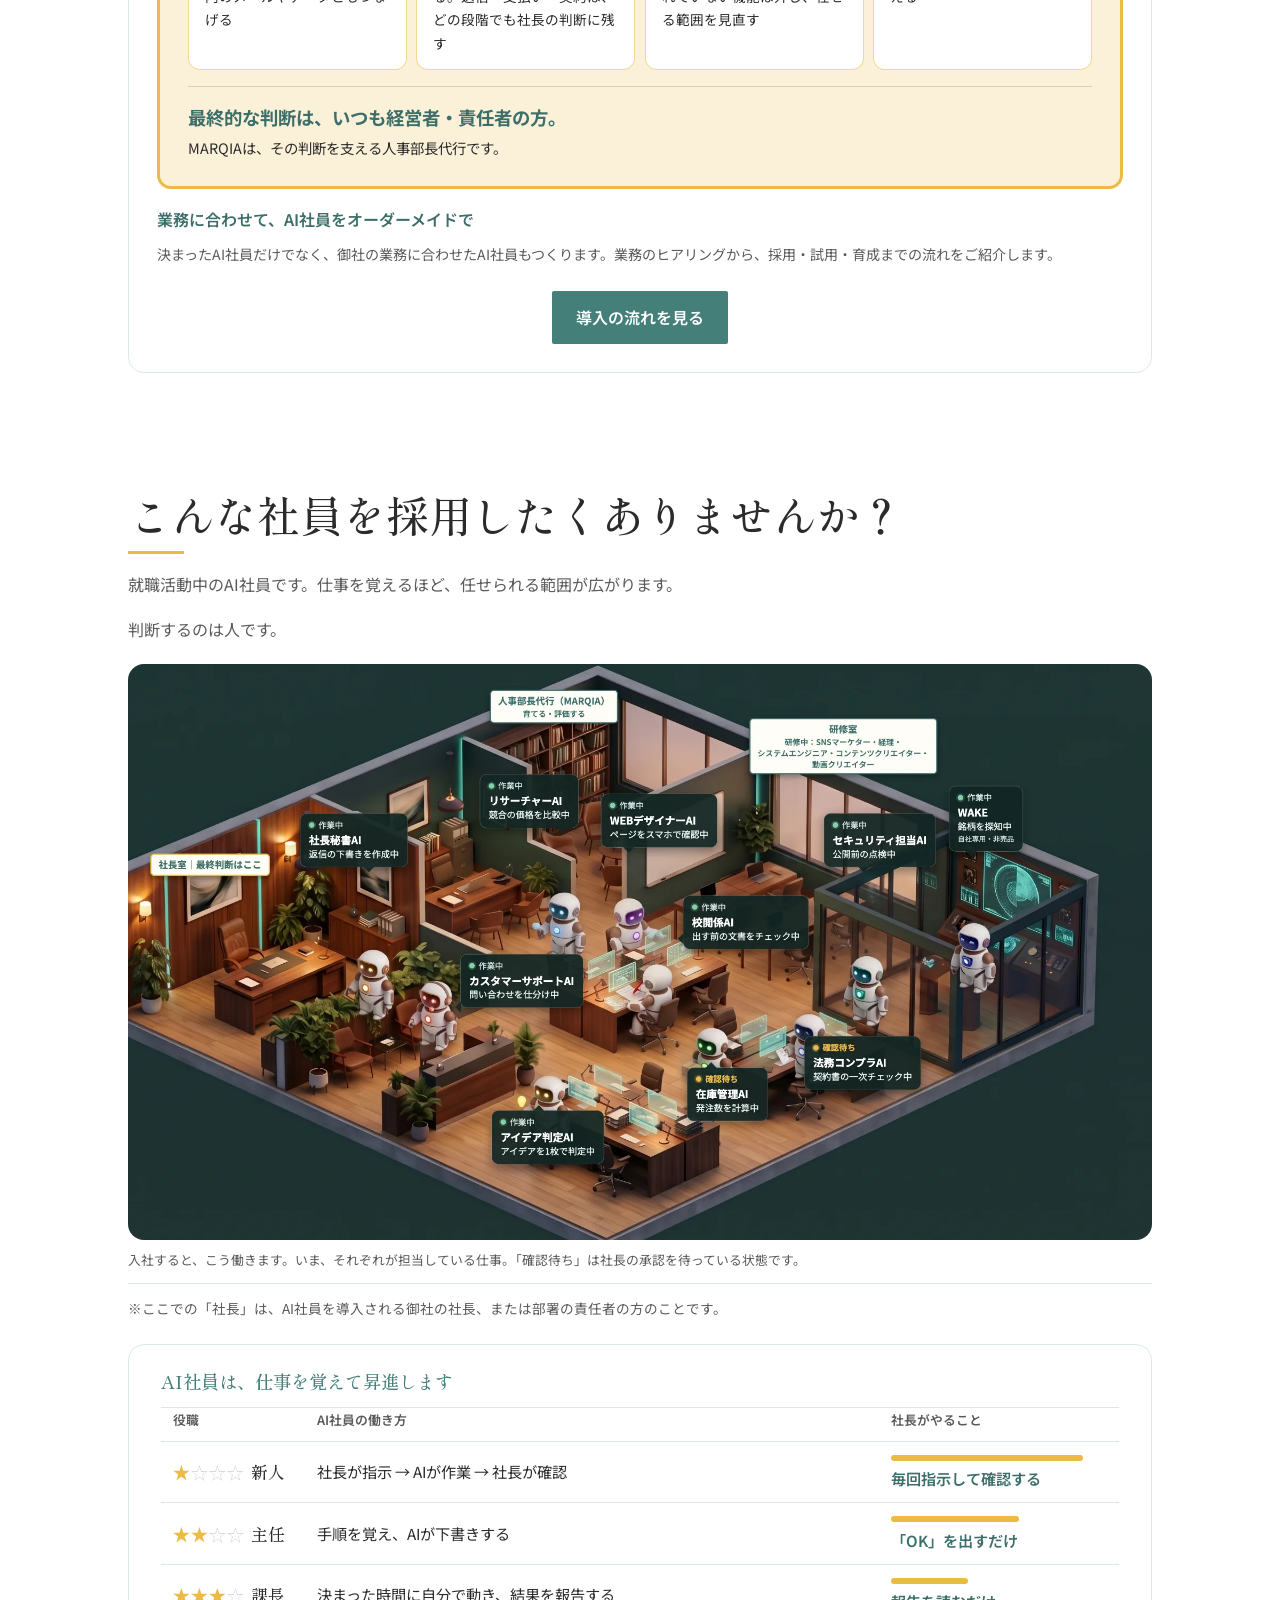
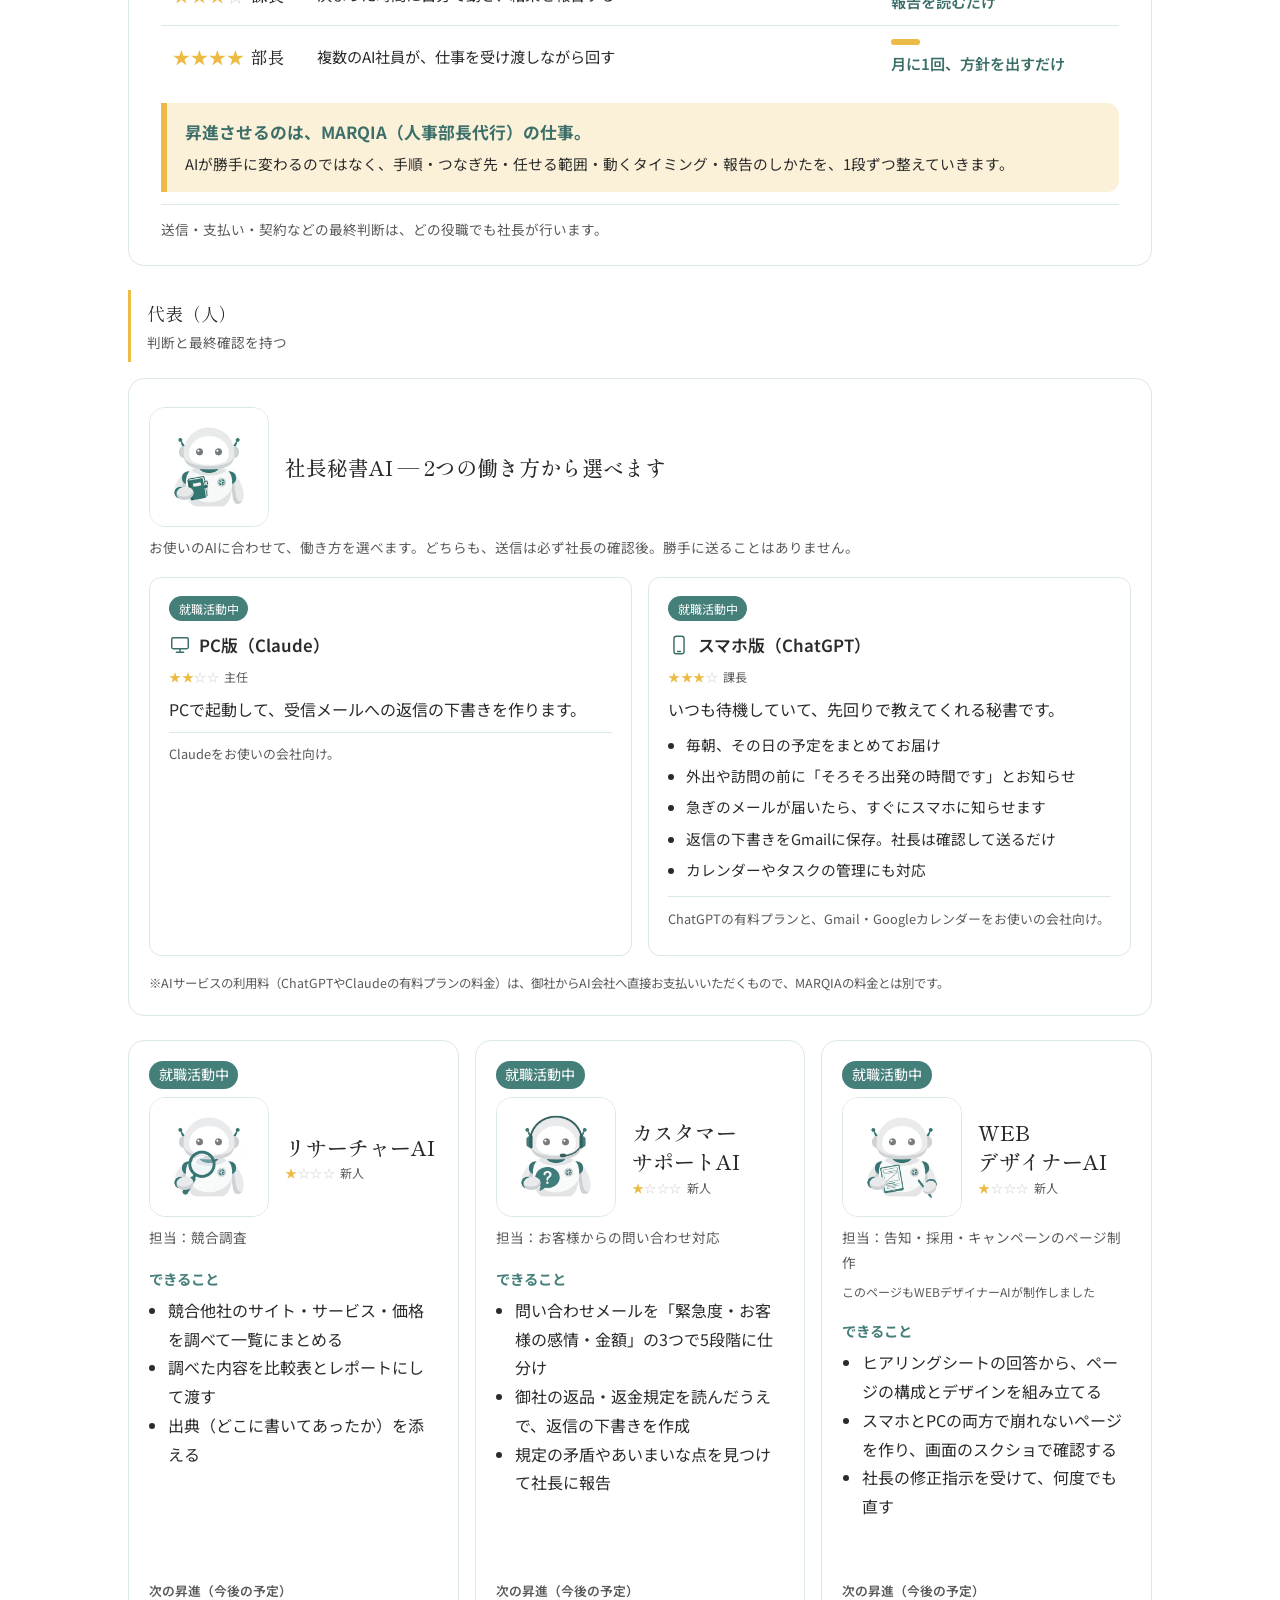
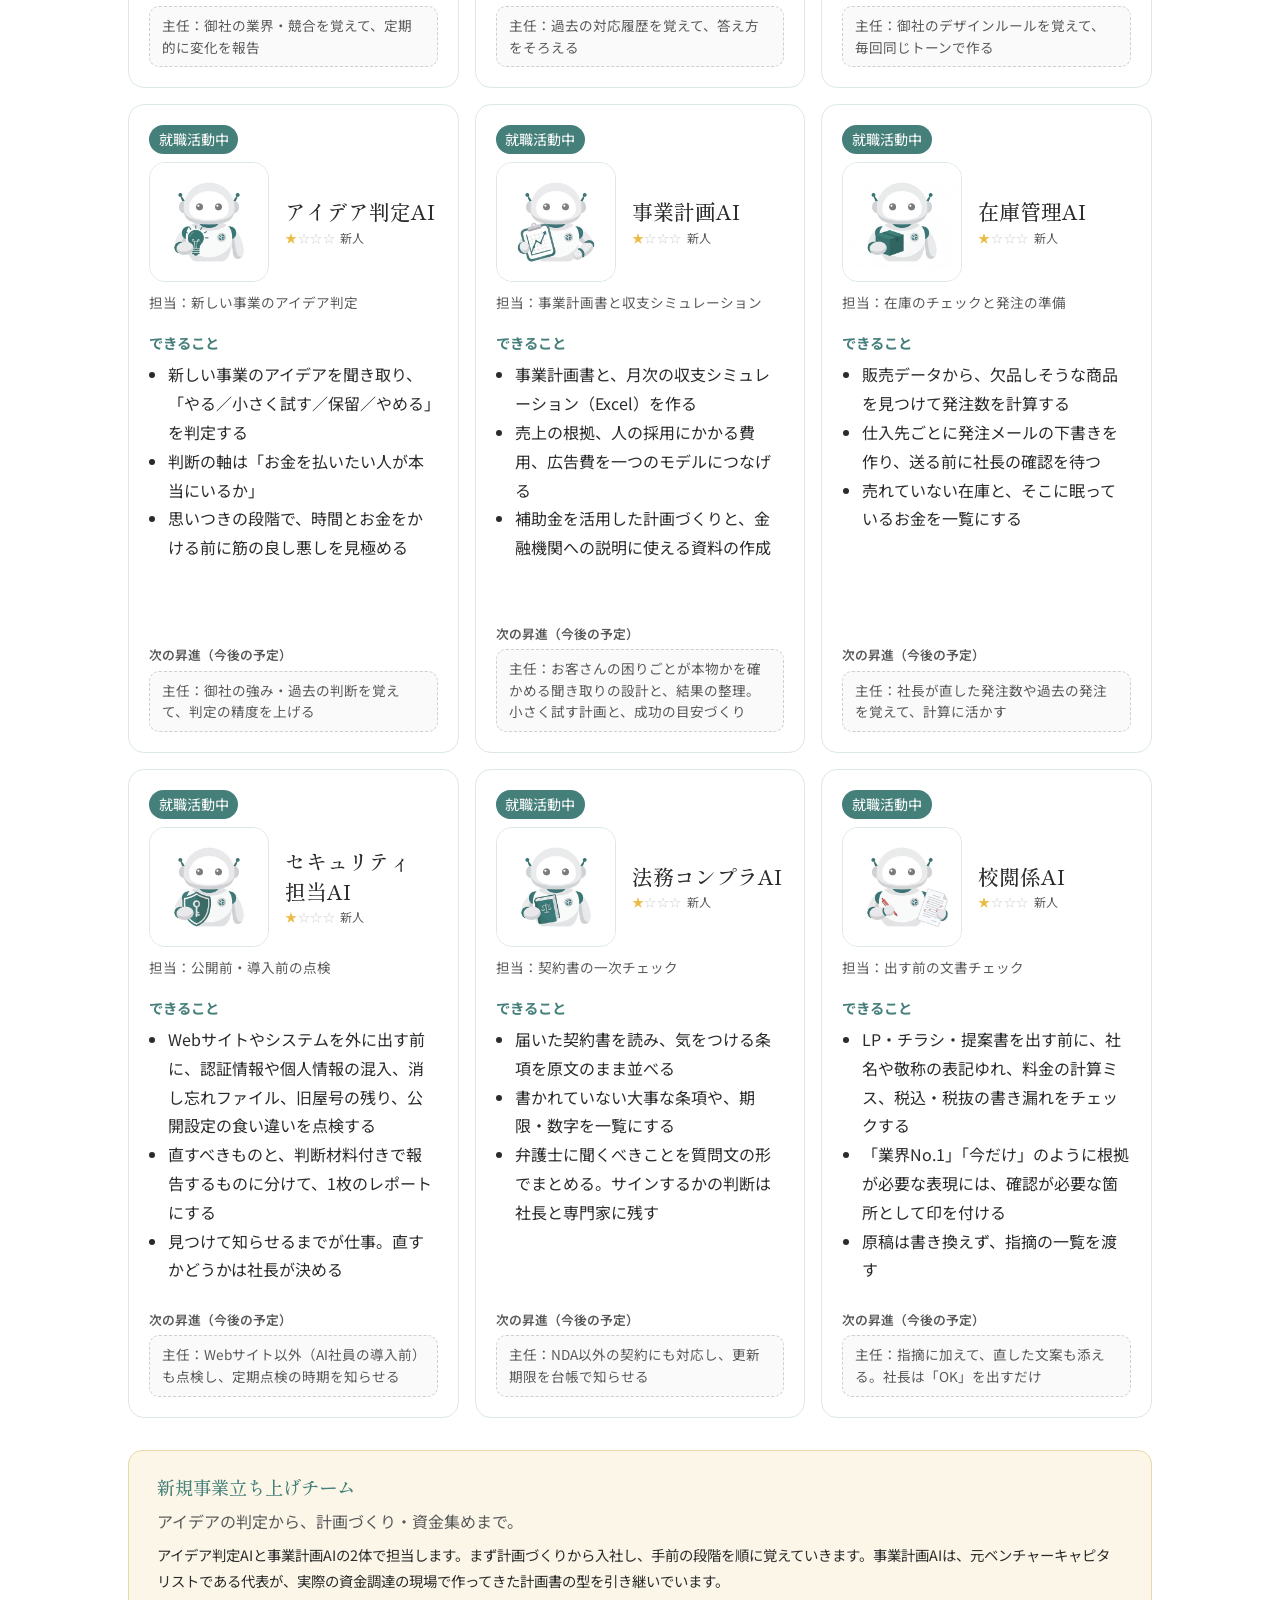
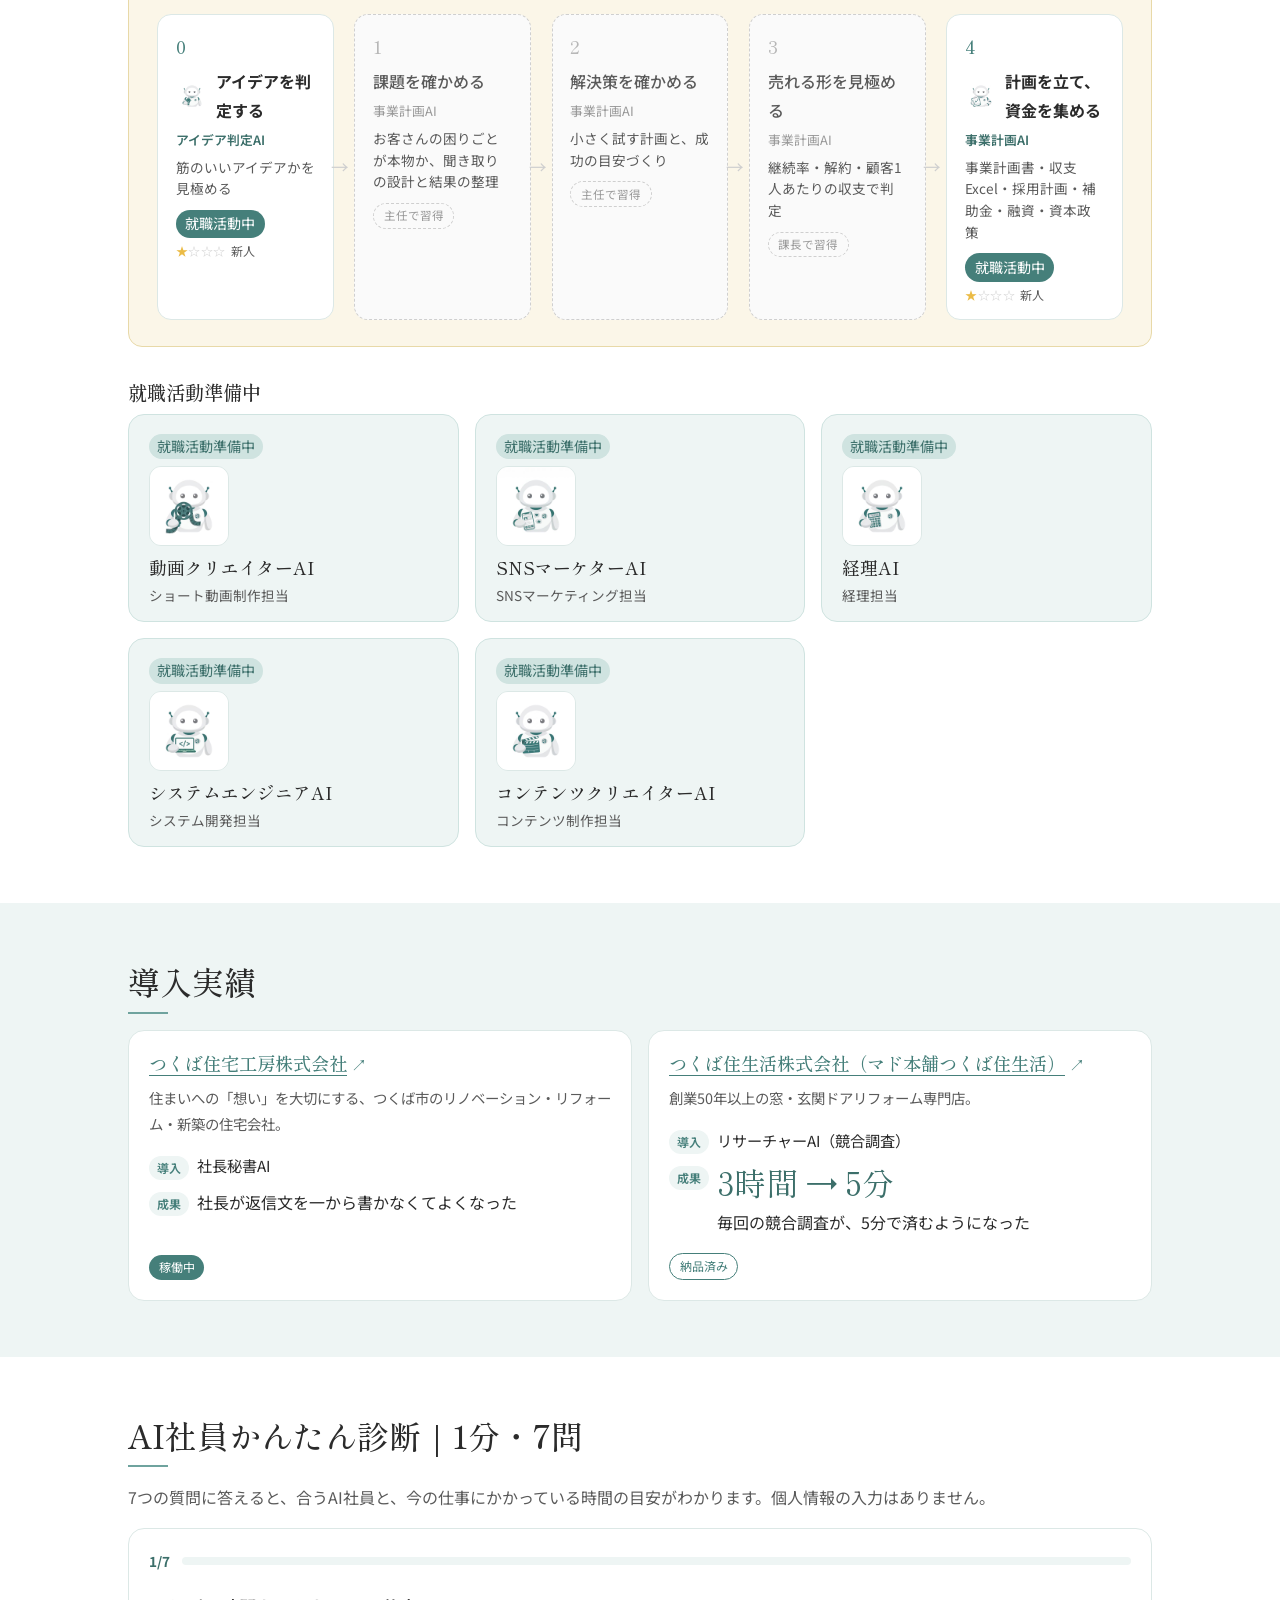
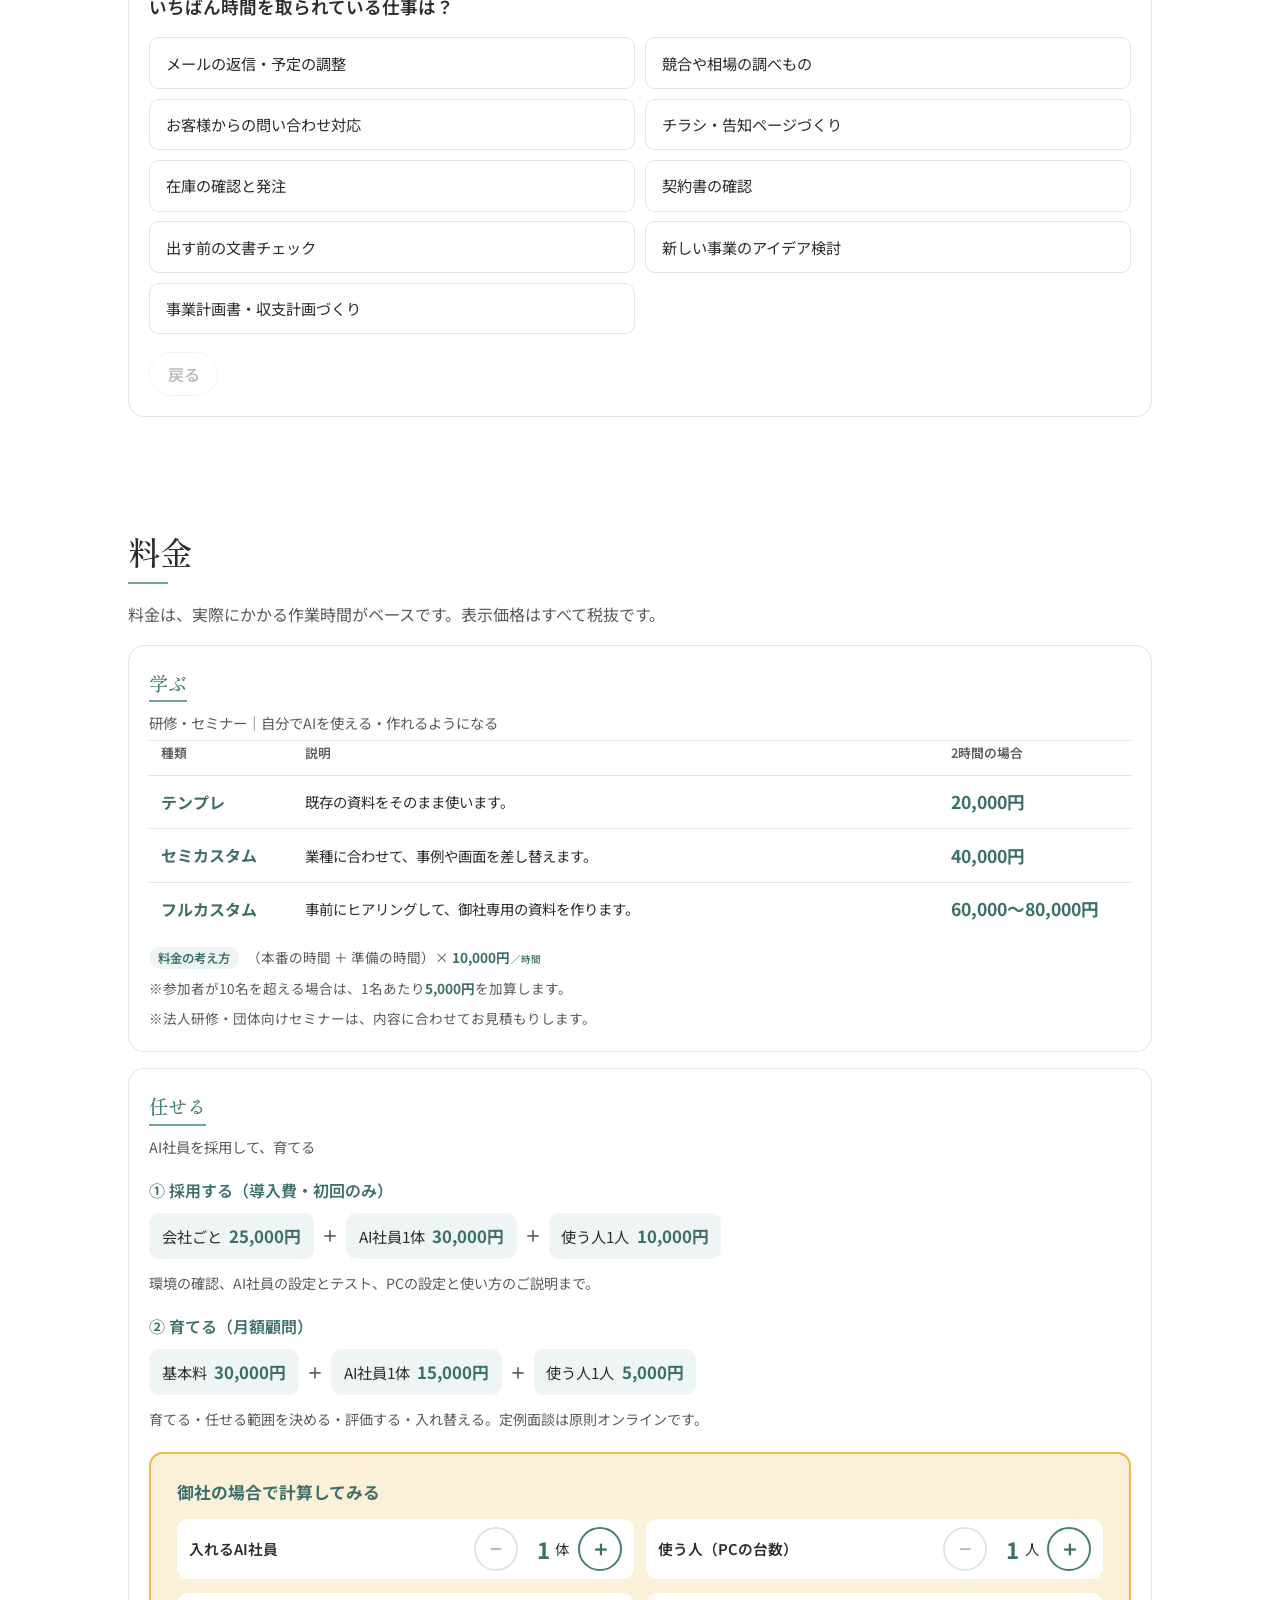
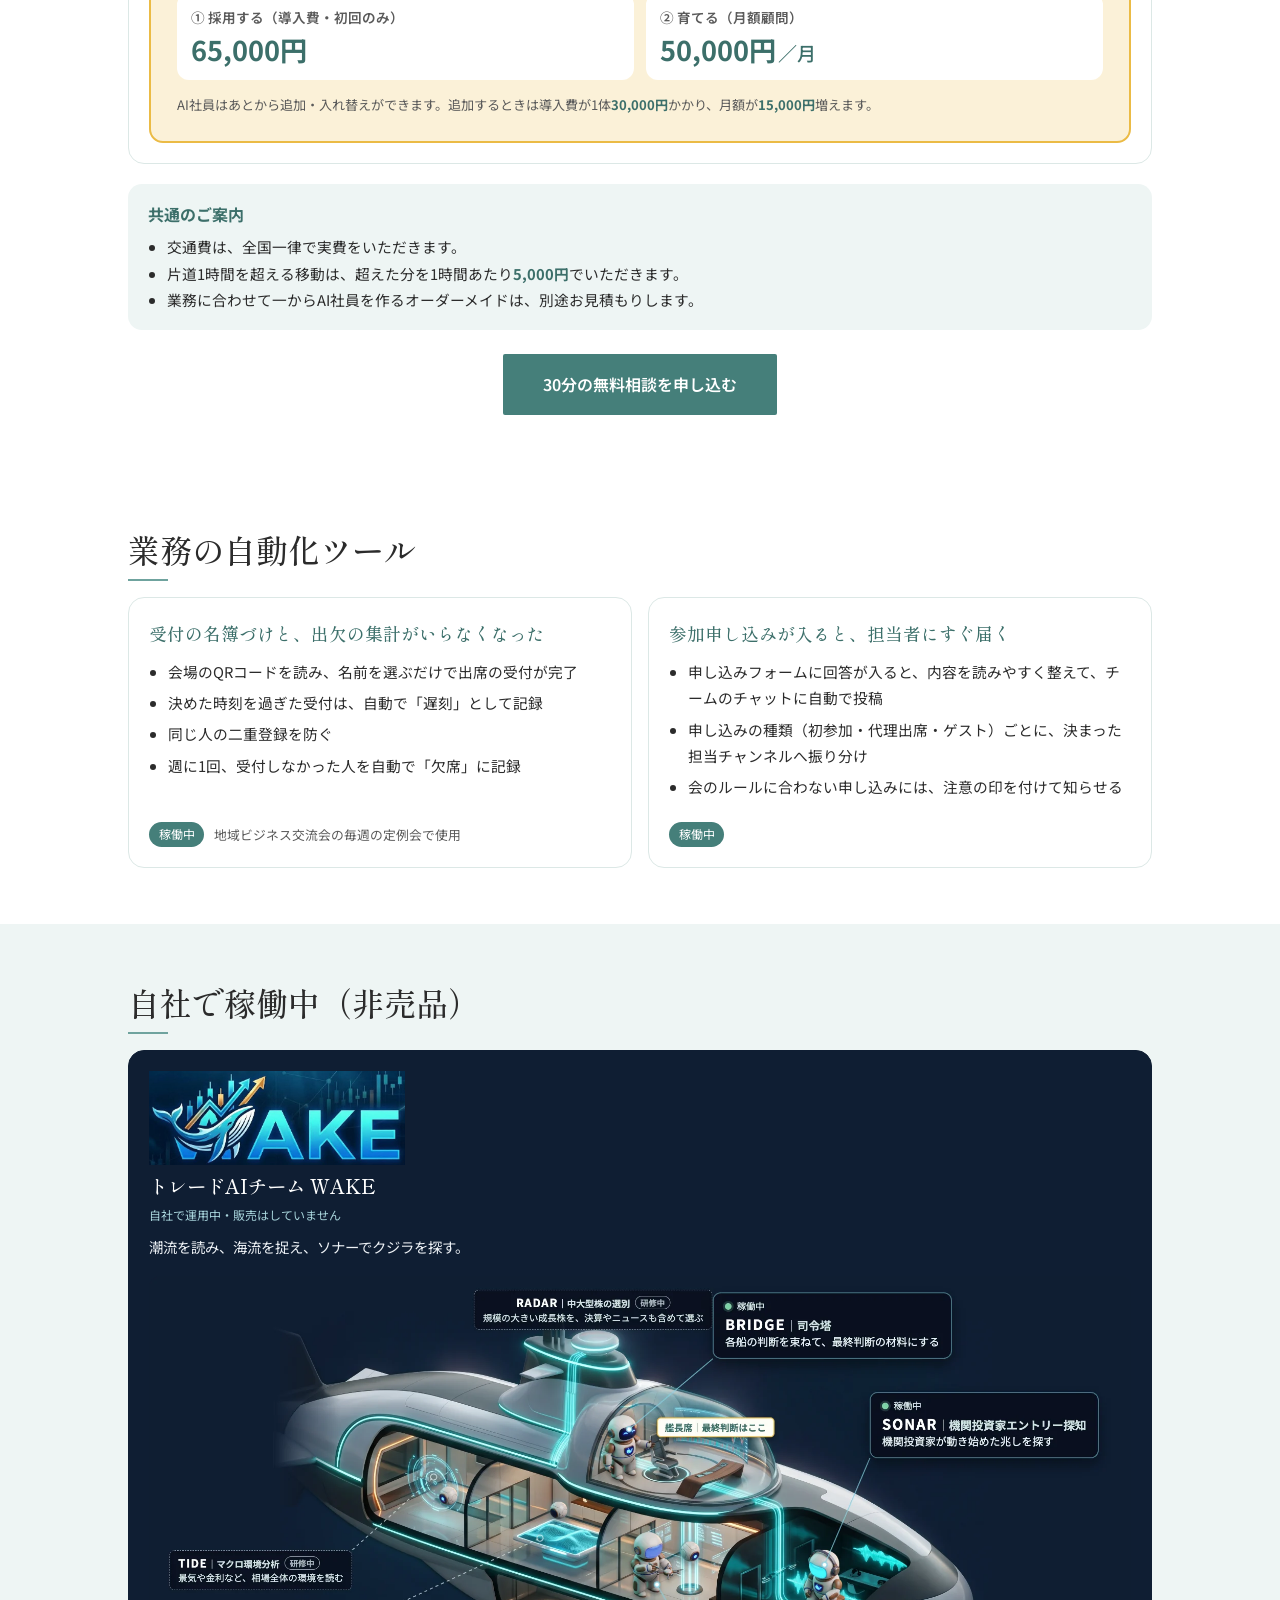
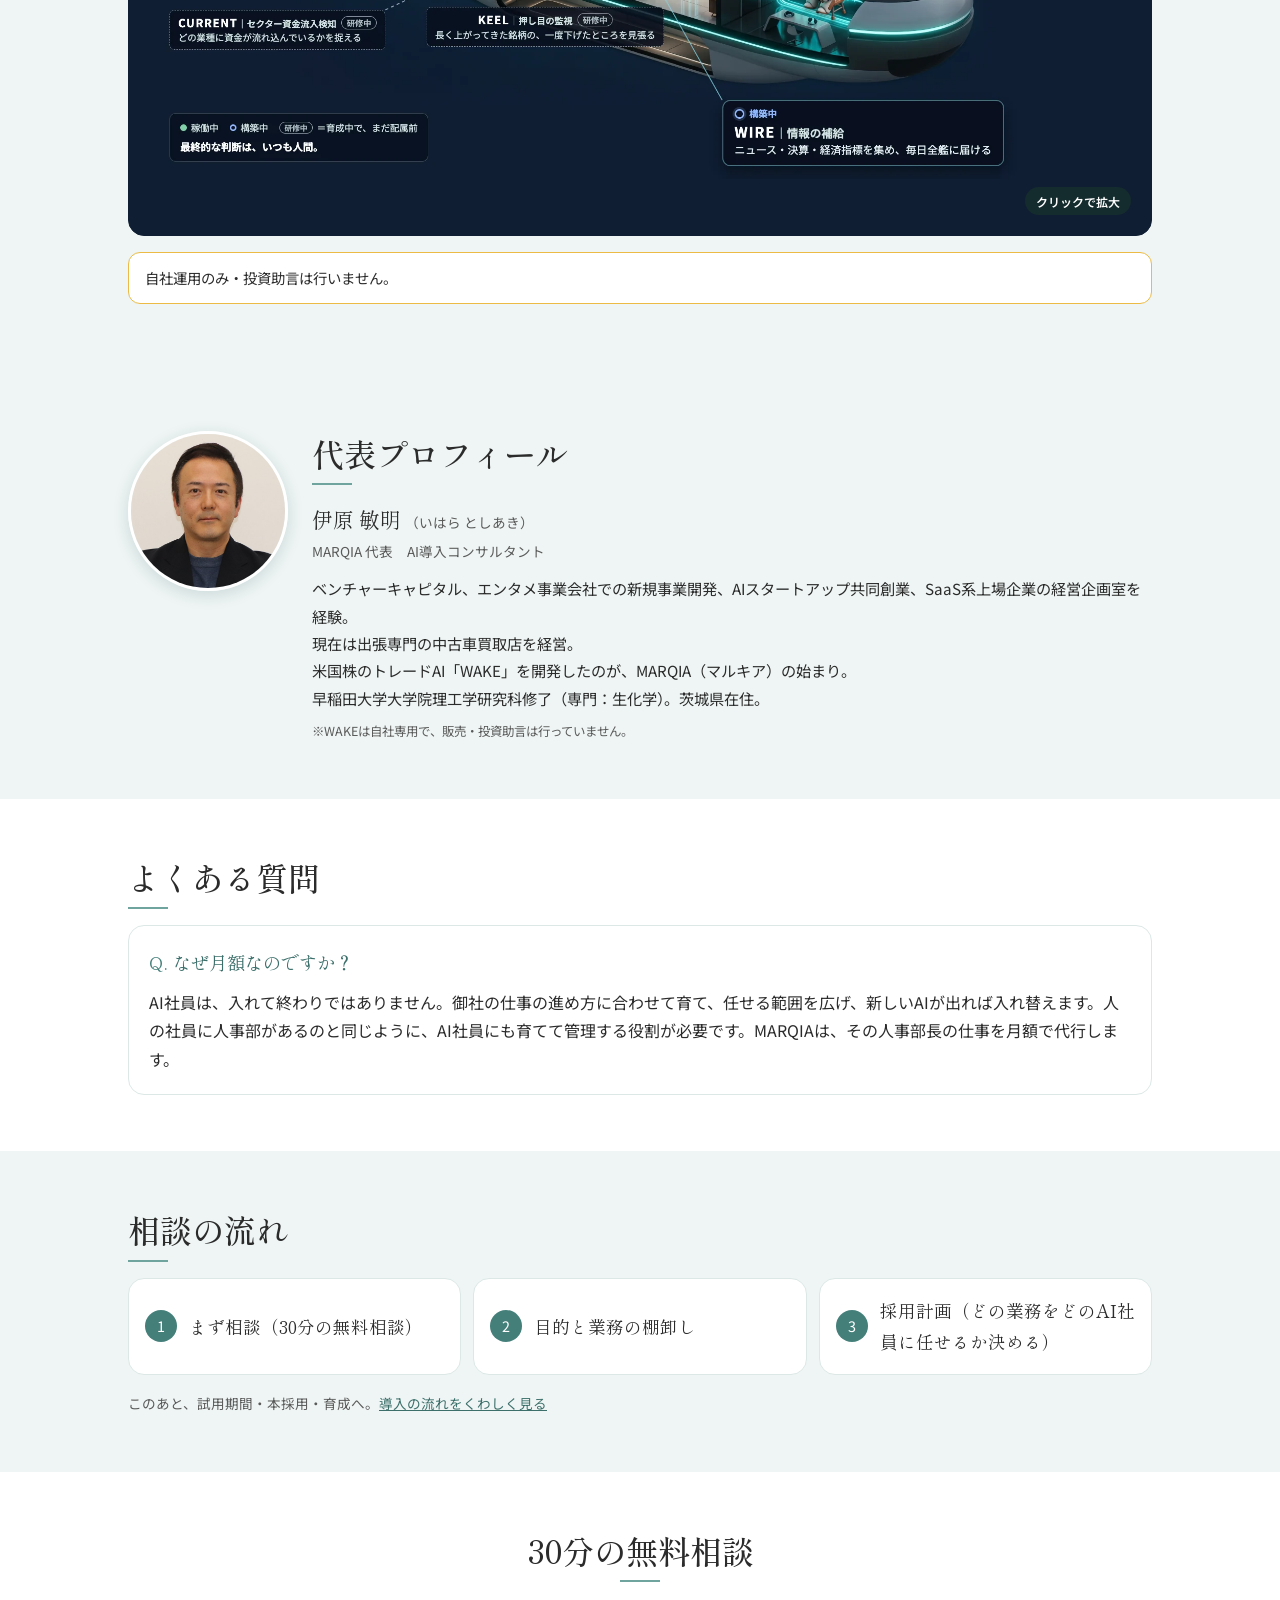
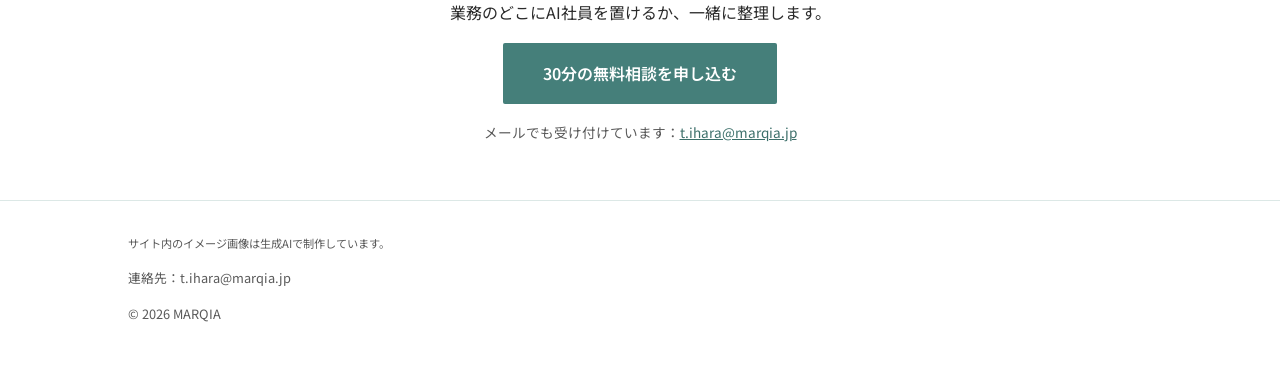
==== commit 6269bc99: "feat: 事業計画AIを就職活動中に昇格、新規事業立ち上げチームの見た目刷新、バッジ拡大 Co-Authored-By: Claude Sonnet 5 <noreply@anthropic.com" ====
--- a/index.html
+++ b/index.html
@@ -17,7 +17,7 @@
   <link rel="preconnect" href="https://fonts.gstatic.com" crossorigin />
   <link href="https://fonts.googleapis.com/css2?family=Cormorant+Garamond:wght@300&family=Noto+Sans+JP:wght@400;600;700&family=Shippori+Mincho:wght@400;500&display=swap" rel="stylesheet" />
   <!-- 更新したら v= を変える（ブラウザに古いCSSが残るのを防ぐ） -->
-  <link rel="stylesheet" href="styles.css?v=20261021b" />
+  <link rel="stylesheet" href="styles.css?v=20261021c" />
 </head>
 <body>
   <header class="site-header">
@@ -237,6 +237,22 @@
 
           <article class="card staff">
             <p class="status status-joined">就職活動中</p>
+            <div class="staff-head"><img class="staff-icon" src="assets/icons/business-plan.jpg" alt="" width="400" height="400" loading="lazy" /><div class="staff-name"><h3>事業計画AI</h3><p class="rank-badge"><span class="stars" aria-hidden="true">★<span class="off">☆☆☆</span></span>新人</p></div></div>
+            <p class="staff-role">担当：事業計画書と収支シミュレーション</p>
+            <h4>できること</h4>
+            <ul>
+              <li>事業計画書と、月次の収支シミュレーション（Excel）を作る</li>
+              <li>売上の根拠、人の採用にかかる費用、広告費を一つのモデルにつなげる</li>
+              <li>補助金を活用した計画づくりと、金融機関への説明に使える資料の作成</li>
+            </ul>
+            <div class="next-rank">
+              <h4>次の昇進（今後の予定）</h4>
+              <p>主任：お客さんの困りごとが本物かを確かめる聞き取りの設計と、結果の整理。小さく試す計画と、成功の目安づくり</p>
+            </div>
+          </article>
+
+          <article class="card staff">
+            <p class="status status-joined">就職活動中</p>
             <div class="staff-head"><img class="staff-icon" src="assets/icons/inventory.jpg" alt="" width="400" height="400" loading="lazy" /><div class="staff-name"><h3>在庫管理AI</h3><p class="rank-badge"><span class="stars" aria-hidden="true">★<span class="off">☆☆☆</span></span>新人</p></div></div>
             <p class="staff-role">担当：在庫のチェックと発注の準備</p>
             <h4>できること</h4>
@@ -310,10 +326,11 @@
           <ol class="roadmap-steps">
             <li class="roadmap-step is-active">
               <p class="roadmap-step-no">0</p>
-              <h4>アイデアを判定する</h4>
+              <div class="roadmap-step-head"><img class="roadmap-step-icon" src="assets/icons/new-business.jpg" alt="" width="64" height="64" loading="lazy" /><h4>アイデアを判定する</h4></div>
               <p class="roadmap-step-ai">アイデア判定AI</p>
               <p class="roadmap-step-desc">筋のいいアイデアかを見極める</p>
-              <p class="roadmap-step-tag">就職活動中</p>
+              <p class="status status-joined">就職活動中</p>
+              <p class="rank-badge"><span class="stars" aria-hidden="true">★<span class="off">☆☆☆</span></span>新人</p>
             </li>
             <li class="roadmap-step is-future">
               <p class="roadmap-step-no">1</p>
@@ -338,10 +355,11 @@
             </li>
             <li class="roadmap-step is-active">
               <p class="roadmap-step-no">4</p>
-              <h4>計画を立て、資金を集める</h4>
+              <div class="roadmap-step-head"><img class="roadmap-step-icon" src="assets/icons/business-plan.jpg" alt="" width="64" height="64" loading="lazy" /><h4>計画を立て、資金を集める</h4></div>
               <p class="roadmap-step-ai">事業計画AI</p>
               <p class="roadmap-step-desc">事業計画書・収支Excel・採用計画・補助金・融資・資本政策</p>
-              <p class="roadmap-step-tag">新人（入社時はここから）</p>
+              <p class="status status-joined">就職活動中</p>
+              <p class="rank-badge"><span class="stars" aria-hidden="true">★<span class="off">☆☆☆</span></span>新人</p>
             </li>
           </ol>
         </div>
@@ -349,7 +367,6 @@
         <h3 class="sub-h">就職活動準備中</h3>
         <div class="grid grid-3 grid-training">
           <article class="card card-training"><p class="status status-training">就職活動準備中</p><div class="staff-head"><img class="staff-icon" src="assets/icons/video-creator.jpg" alt="" width="400" height="400" loading="lazy" /><h3>動画<wbr />クリエイターAI</h3></div><p class="role">ショート動画制作担当</p></article>
-          <article class="card card-training"><p class="status status-training">就職活動準備中</p><div class="staff-head"><img class="staff-icon" src="assets/icons/business-plan.jpg" alt="" width="400" height="400" loading="lazy" /><h3>事業計画AI</h3></div><p class="role">事業計画・収支シミュレーション担当</p></article>
           <article class="card card-training"><p class="status status-training">就職活動準備中</p><div class="staff-head"><img class="staff-icon" src="assets/icons/sns-marketer.jpg" alt="" width="400" height="400" loading="lazy" /><h3>SNS<wbr />マーケターAI</h3></div><p class="role">SNSマーケティング担当</p></article>
           <article class="card card-training"><p class="status status-training">就職活動準備中</p><div class="staff-head"><img class="staff-icon" src="assets/icons/accounting.jpg" alt="" width="400" height="400" loading="lazy" /><h3>経理AI</h3></div><p class="role">経理担当</p></article>
           <article class="card card-training"><p class="status status-training">就職活動準備中</p><div class="staff-head"><img class="staff-icon" src="assets/icons/system-engineer.jpg" alt="" width="400" height="400" loading="lazy" /><h3>システム<wbr />エンジニアAI</h3></div><p class="role">システム開発担当</p></article>
@@ -712,6 +729,7 @@
         legal:       { name: '法務コンプラAI',       badge: { filled: 1, total: 4, label: '新人' } },
         proofreader: { name: '校閲係AI',             badge: { filled: 1, total: 4, label: '新人' } },
         newbiz:      { name: 'アイデア判定AI',        badge: { filled: 1, total: 4, label: '新人' } },
+        bizplan:     { name: '事業計画AI',           badge: { filled: 1, total: 4, label: '新人' } },
       };
 
       const QUESTIONS = [
@@ -724,6 +742,7 @@
           { label: '契約書の確認', value: 'legal' },
           { label: '出す前の文書チェック', value: 'proofreader' },
           { label: '新しい事業のアイデア検討', value: 'newbiz' },
+          { label: '事業計画書・収支計画づくり', value: 'bizplan' },
         ] },
         { id: 'freq', text: 'その仕事の頻度は？', choices: [
           { label: '毎日', value: 20 }, { label: '週2〜3回', value: 10 },
--- a/styles.css
+++ b/styles.css
@@ -102,6 +102,8 @@
 .status-joined { background: var(--green); color: #fff; }
 .status-done { border: 1px solid var(--green); color: var(--green); }
 .status-training { background: var(--pale); color: var(--green-dark); }
+/* 就職活動中・準備中のバッジは一回り大きく（稼働中・納品済み・社長秘書AIのPC/スマホ版は対象外） */
+.grid-joined .status-joined, .grid-training .status.status-training, .roadmap-step .status-joined { font-size: .88rem; }
 
 .dont li::marker { content: "× "; color: var(--green); }
 .todo { color: #8a6d2f; font-style: italic; }
@@ -247,8 +249,8 @@
 
 .staff-note { margin: 1rem 0 0; font-size: .75rem; color: var(--muted); border-top: 1px solid var(--line); padding-top: .6rem; }
 
-/* 新規事業立ち上げチーム：ロードマップ（段階0〜4） */
-.roadmap { margin: 2rem 0 0; }
+/* 新規事業立ち上げチーム：ロードマップ（段階0〜4）。ひとつの囲み（薄い黄色系） */
+.roadmap { margin: 2rem 0 0; background: #FBF6E8; border: 1px solid #E8D9A8; border-radius: 14px; padding: 1.1rem 1.1rem 1.25rem; }
 .roadmap h3 { margin: 0 0 .4rem; font-size: 1.15rem; color: var(--green); }
 .roadmap-lead { margin: 0; color: var(--muted); }
 .roadmap-note { margin: .4rem 0 0; font-size: .9rem; }
@@ -260,13 +262,18 @@
 .roadmap-step.is-future .roadmap-step-no { color: #b7b7b7; }
 .roadmap-step h4 { margin: 0 0 .2rem; font-size: 1rem; color: var(--text); }
 .roadmap-step.is-future h4 { color: var(--muted); font-weight: 500; }
+.roadmap-step-head { display: flex; align-items: center; gap: .5rem; margin: 0 0 .2rem; }
+.roadmap-step-head h4 { margin: 0; }
+.roadmap-step-icon { width: 32px; height: 32px; border-radius: 50%; object-fit: cover; flex: none; }
 .roadmap-step-ai { margin: 0; font-size: .8rem; font-weight: 600; color: var(--green-dark); }
 .roadmap-step.is-future .roadmap-step-ai { color: #999; font-weight: 400; }
 .roadmap-step-desc { margin: .35rem 0 0; font-size: .85rem; line-height: 1.6; color: var(--muted); }
 .roadmap-step-tag { display: inline-block; margin: .6rem 0 0; padding: .1rem .6rem; border-radius: 999px; font-size: .72rem; }
-.roadmap-step.is-active .roadmap-step-tag { background: var(--tint); color: var(--green-dark); font-weight: 600; }
 .roadmap-step.is-future .roadmap-step-tag { background: transparent; border: 1px dashed #cfcfcf; color: #999; }
-@media (min-width: 768px) {
+.roadmap-step > .status-joined { margin: .6rem 0 0; }
+.roadmap-step .rank-badge { margin: .3rem 0 0; }
+@media (min-width: 768px) {
+  .roadmap { padding: 1.5rem 1.75rem 1.6rem; }
   .roadmap-steps { grid-template-columns: repeat(5, 1fr); gap: 1.3rem; }
   .roadmap-step:not(:last-child)::after { content: "→"; position: absolute; top: 50%; right: -1.05rem; transform: translateY(-50%); color: #cfcfcf; font-size: 1.1rem; }
 }
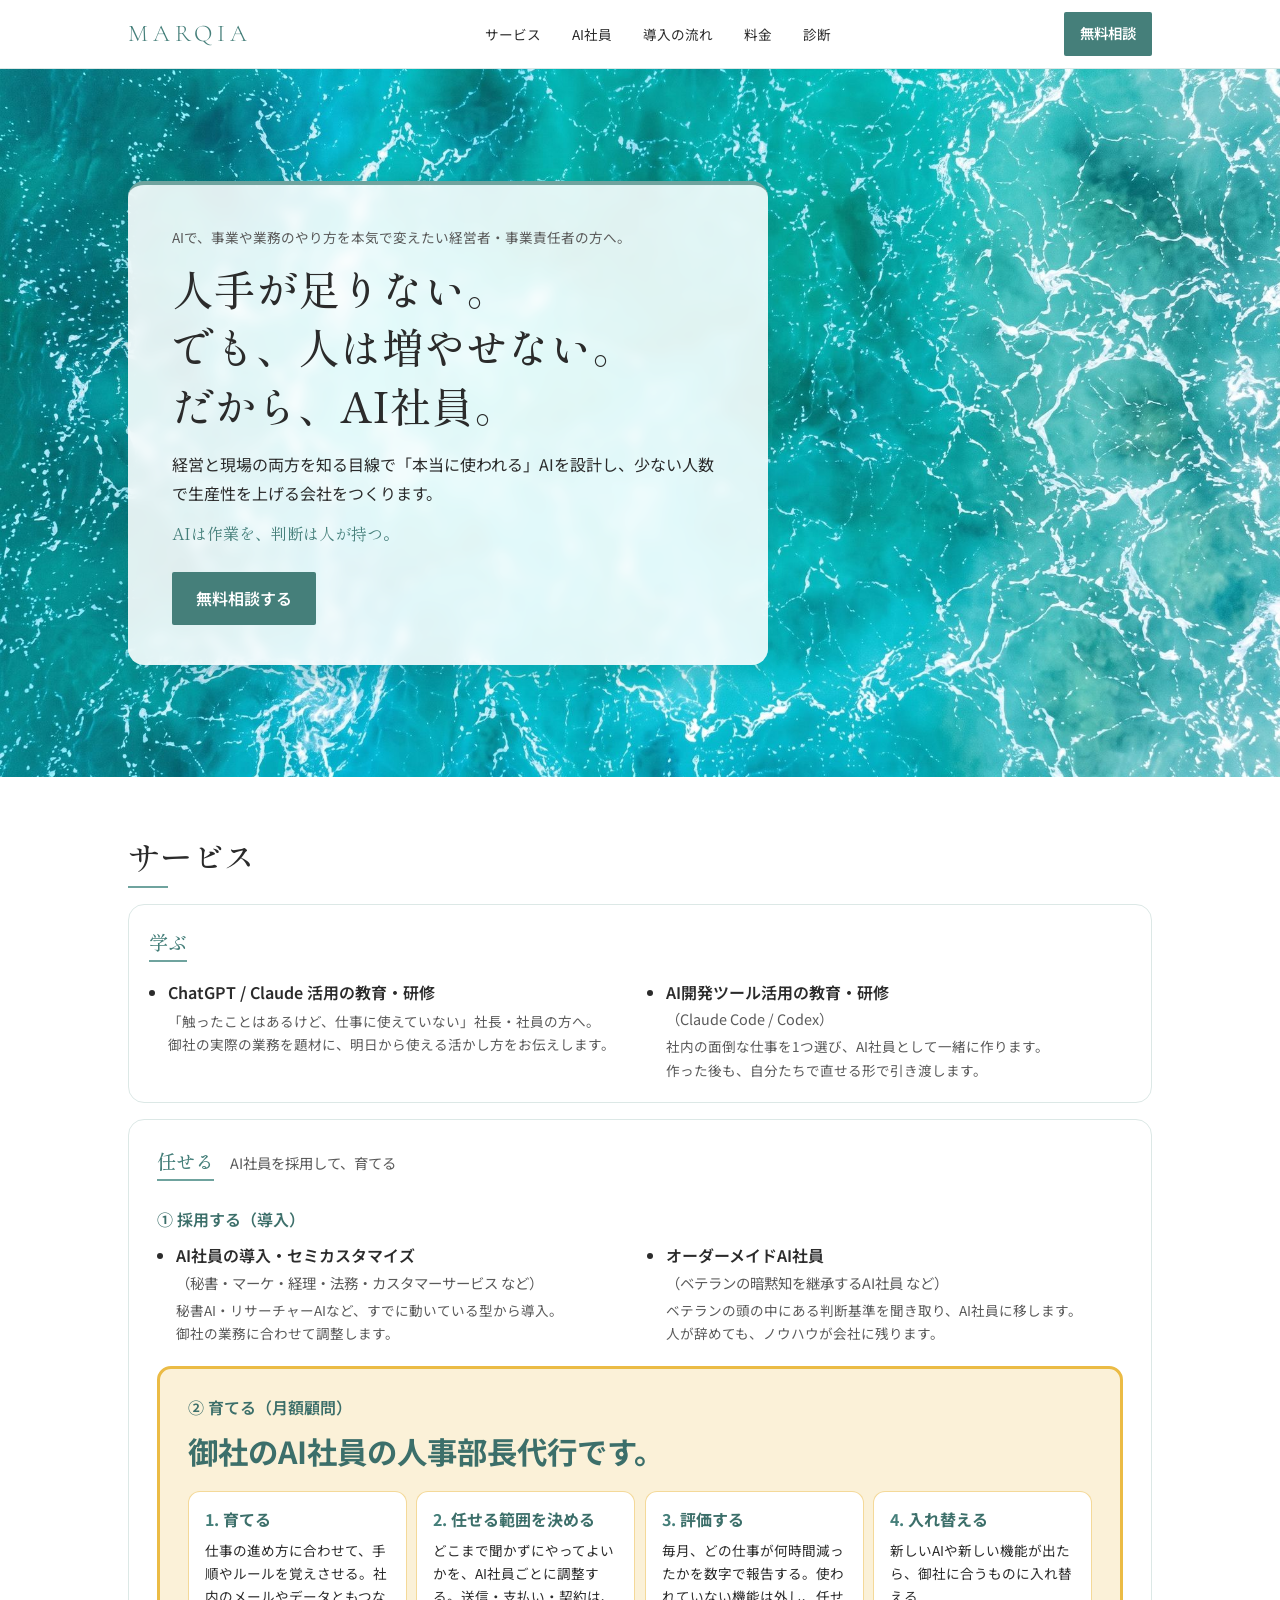
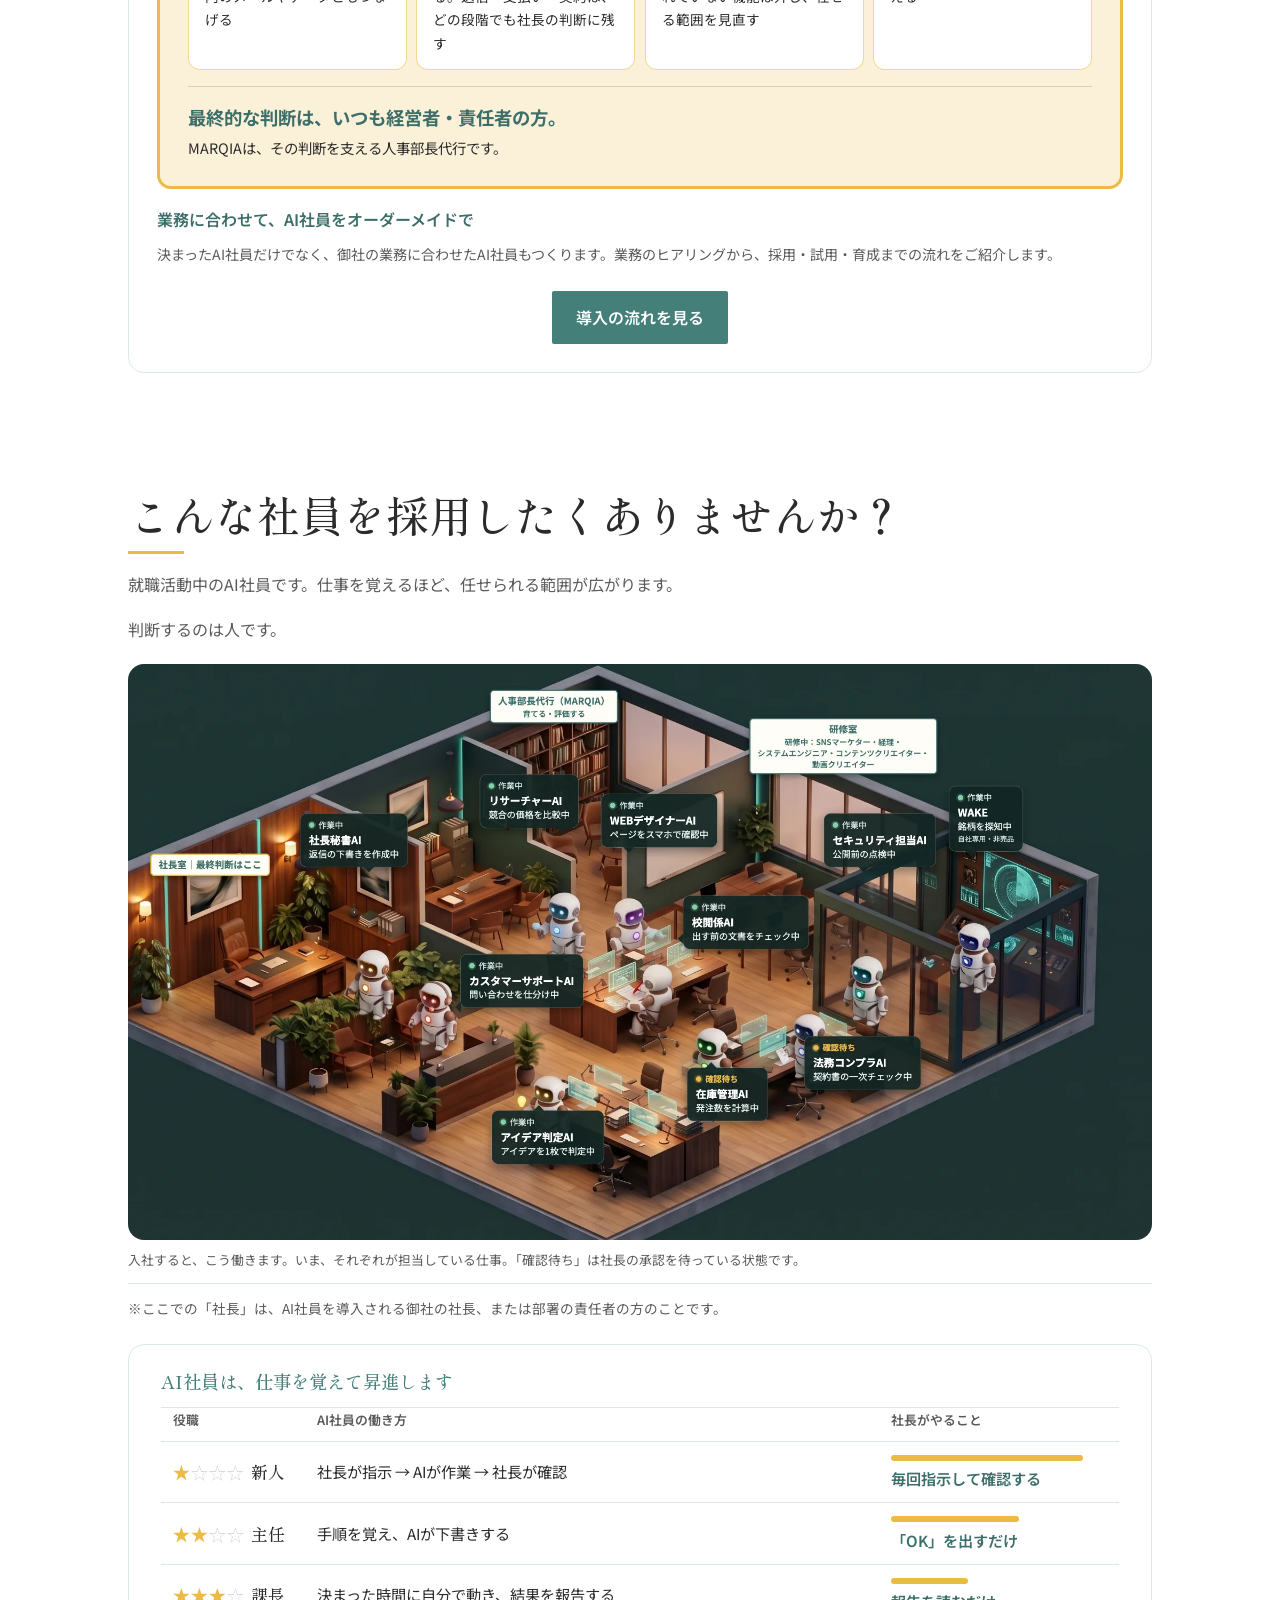
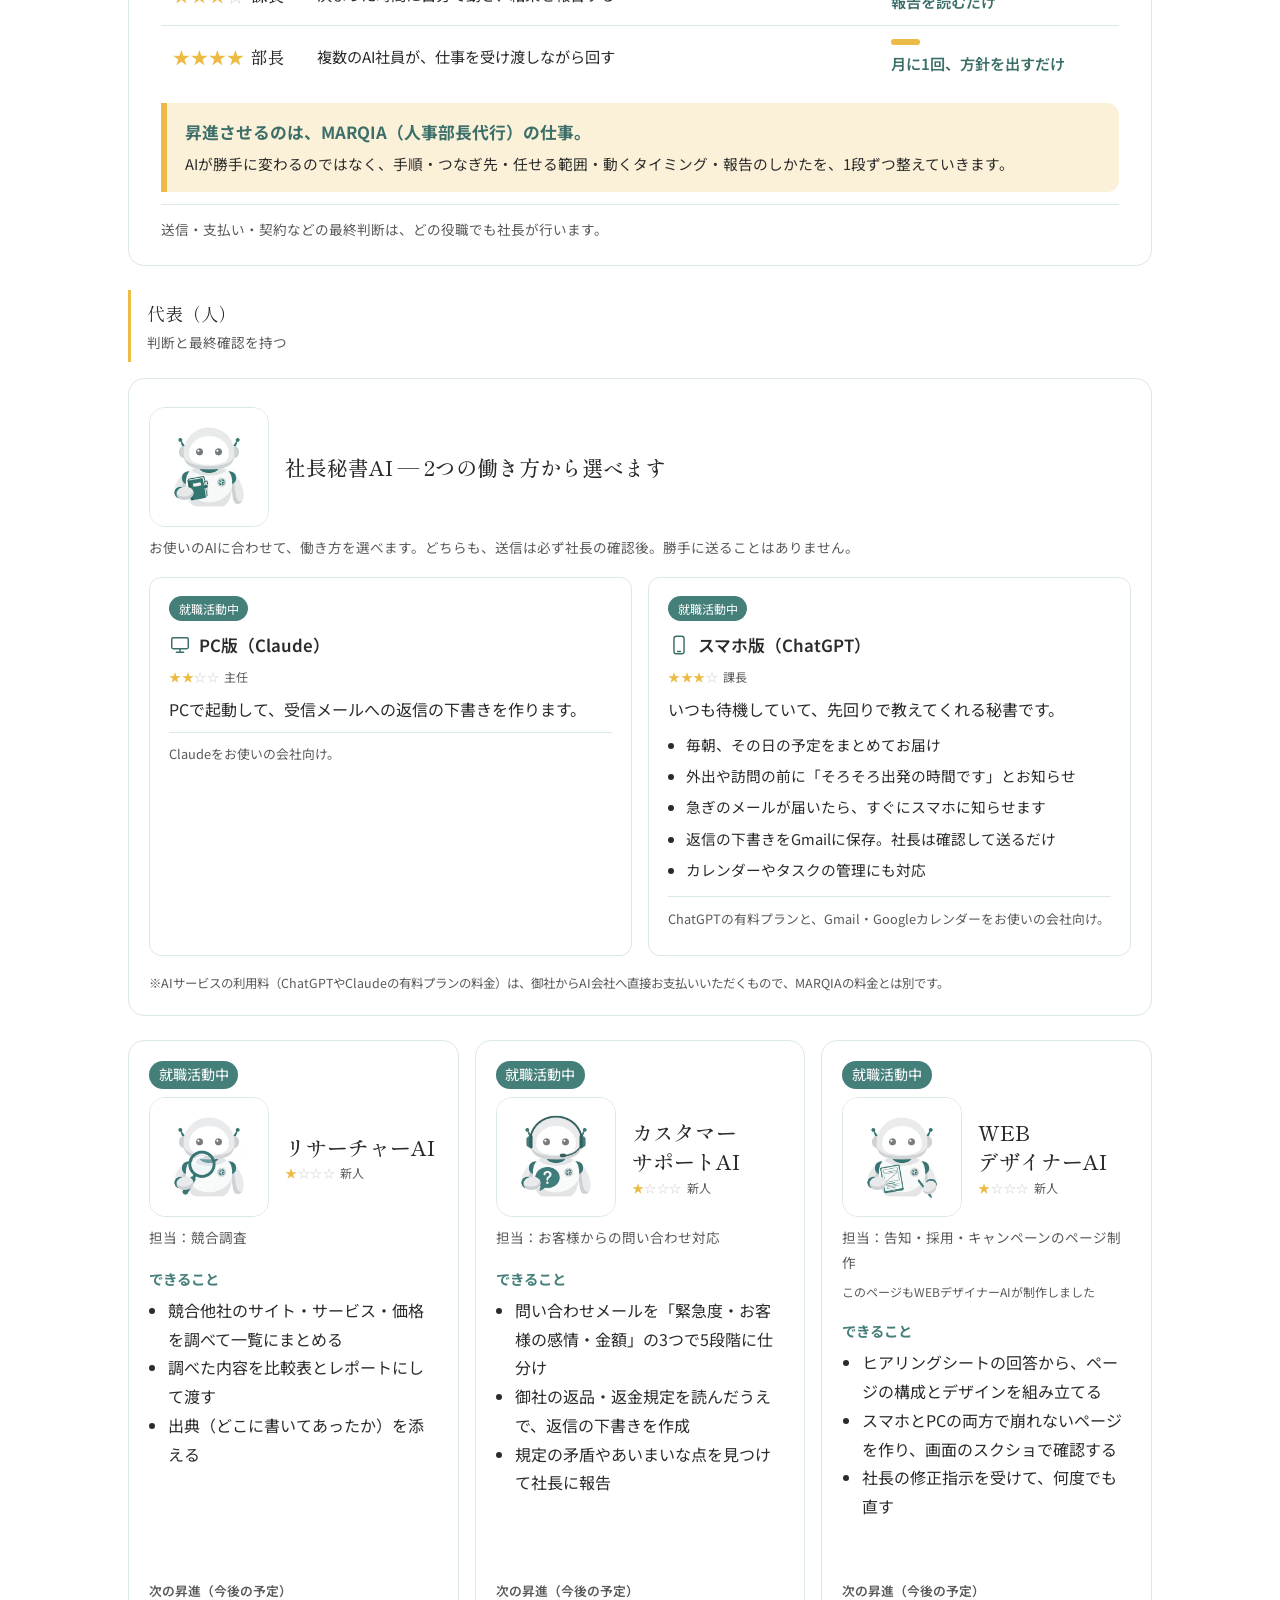
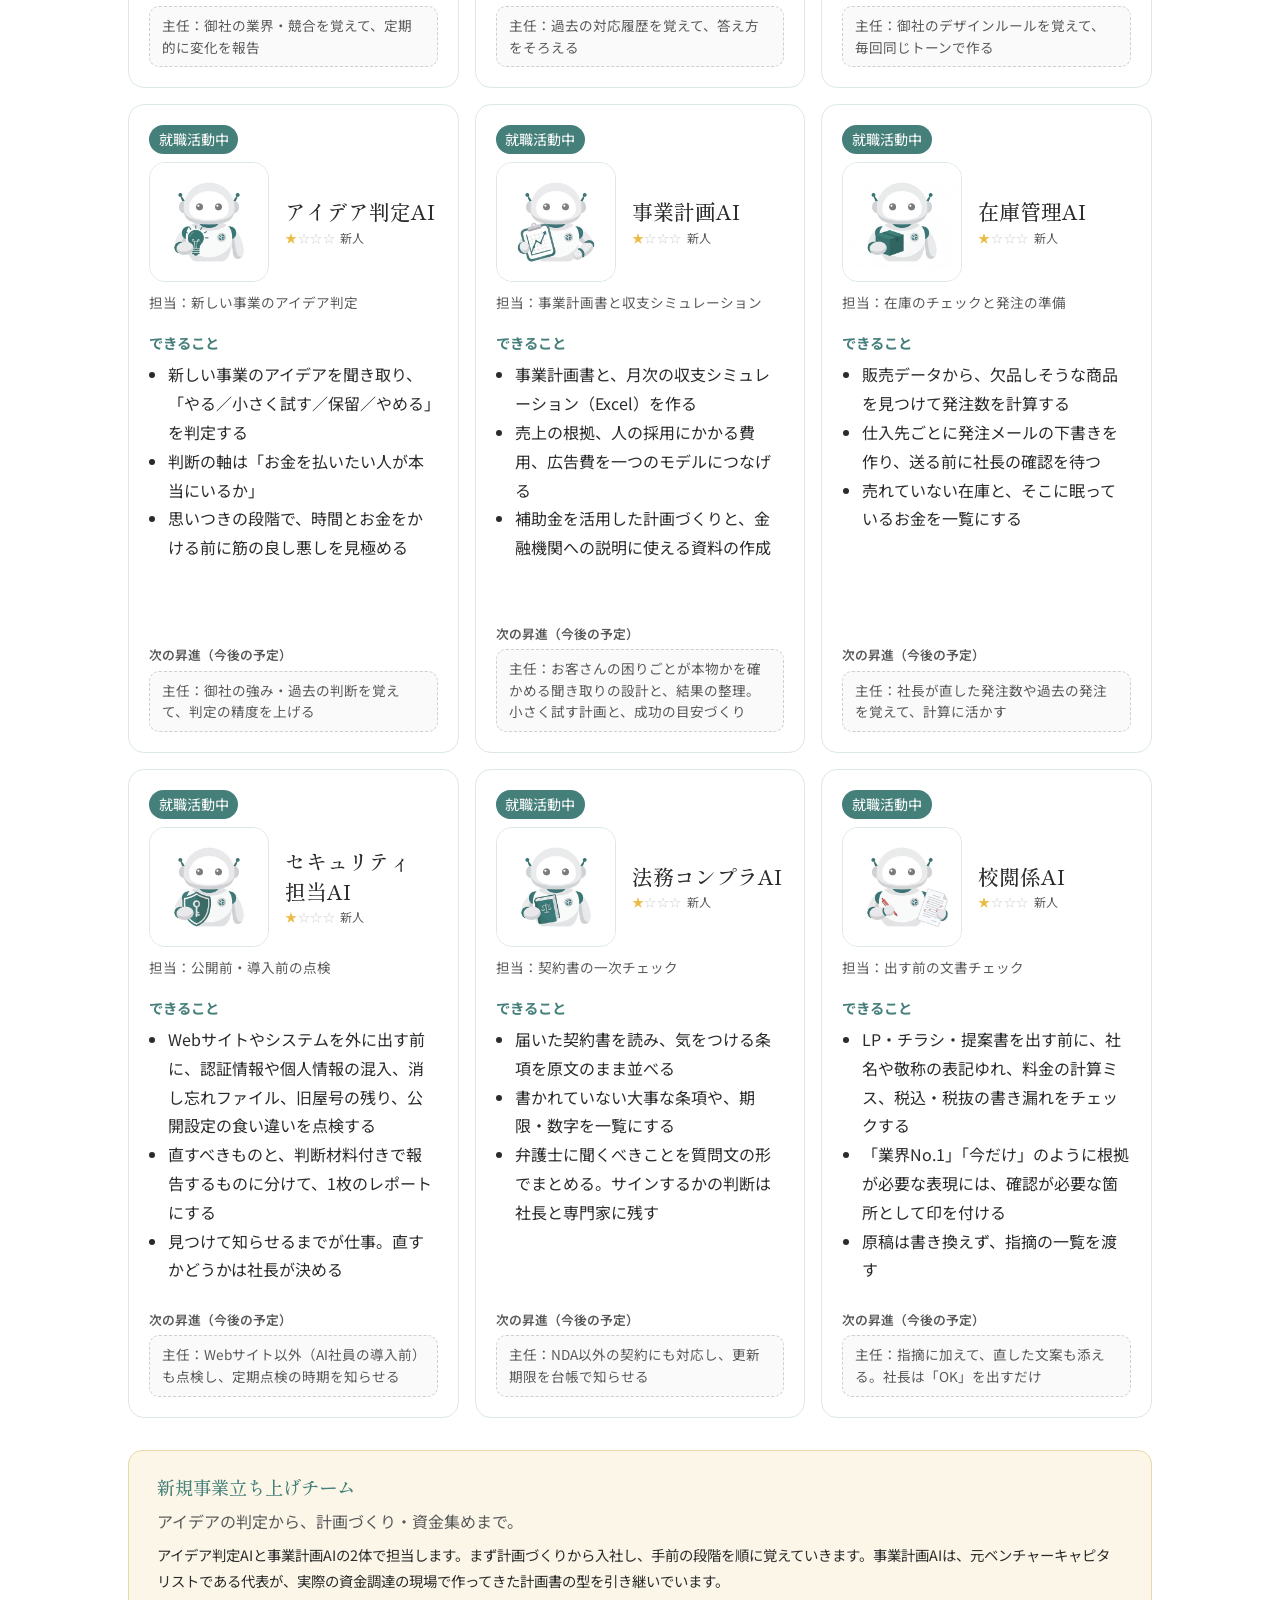
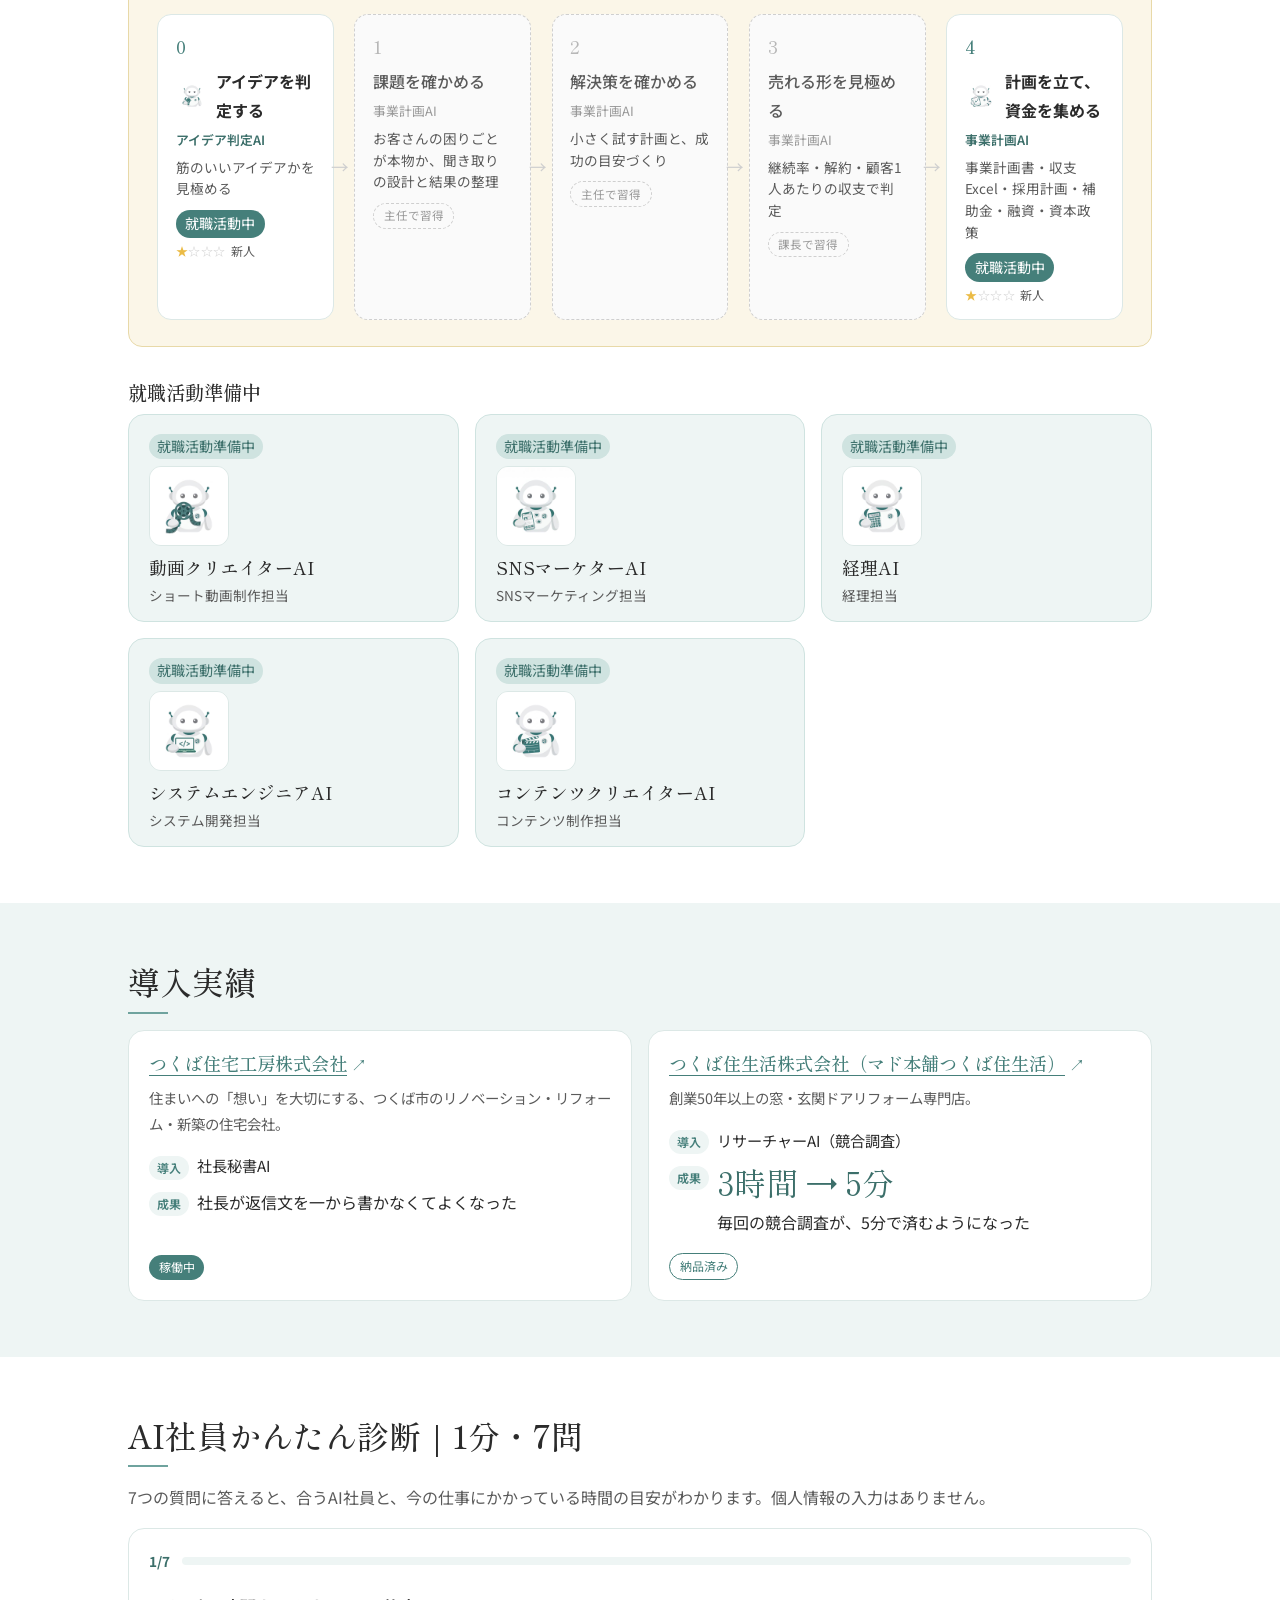
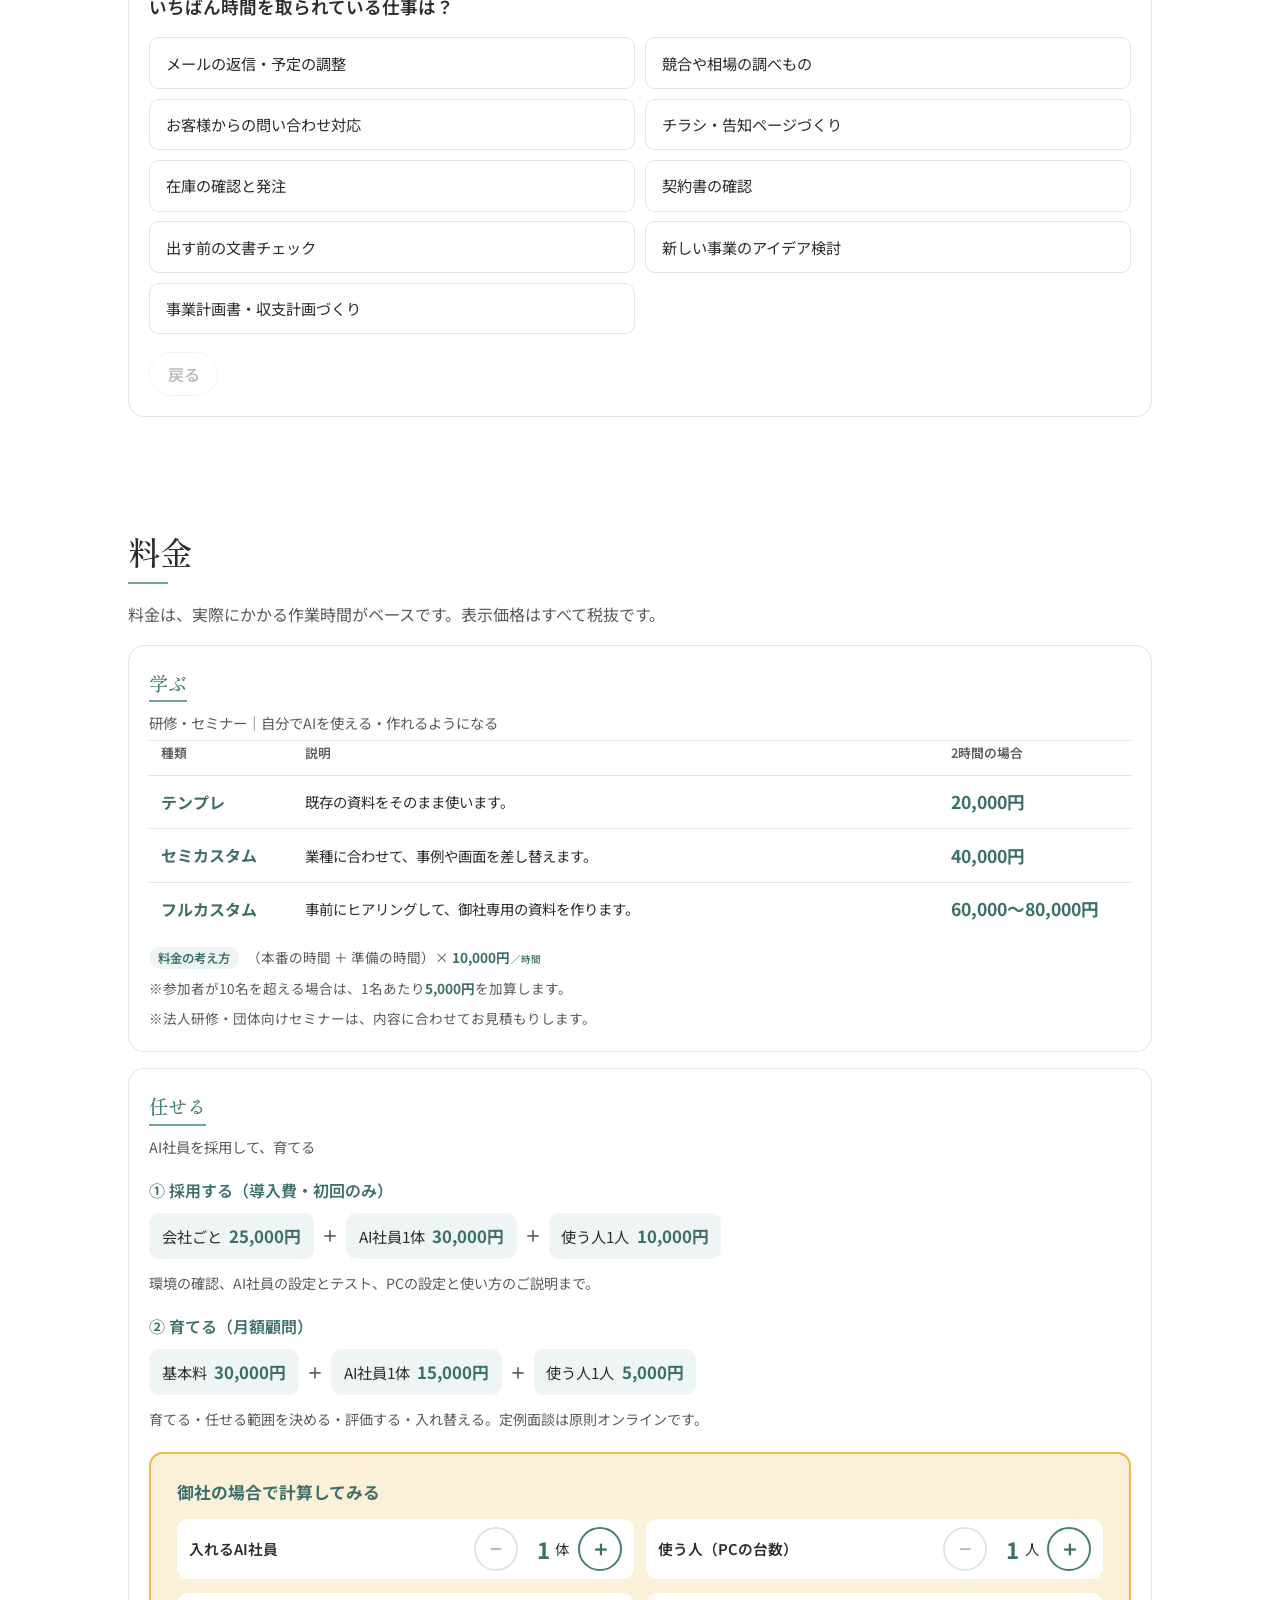
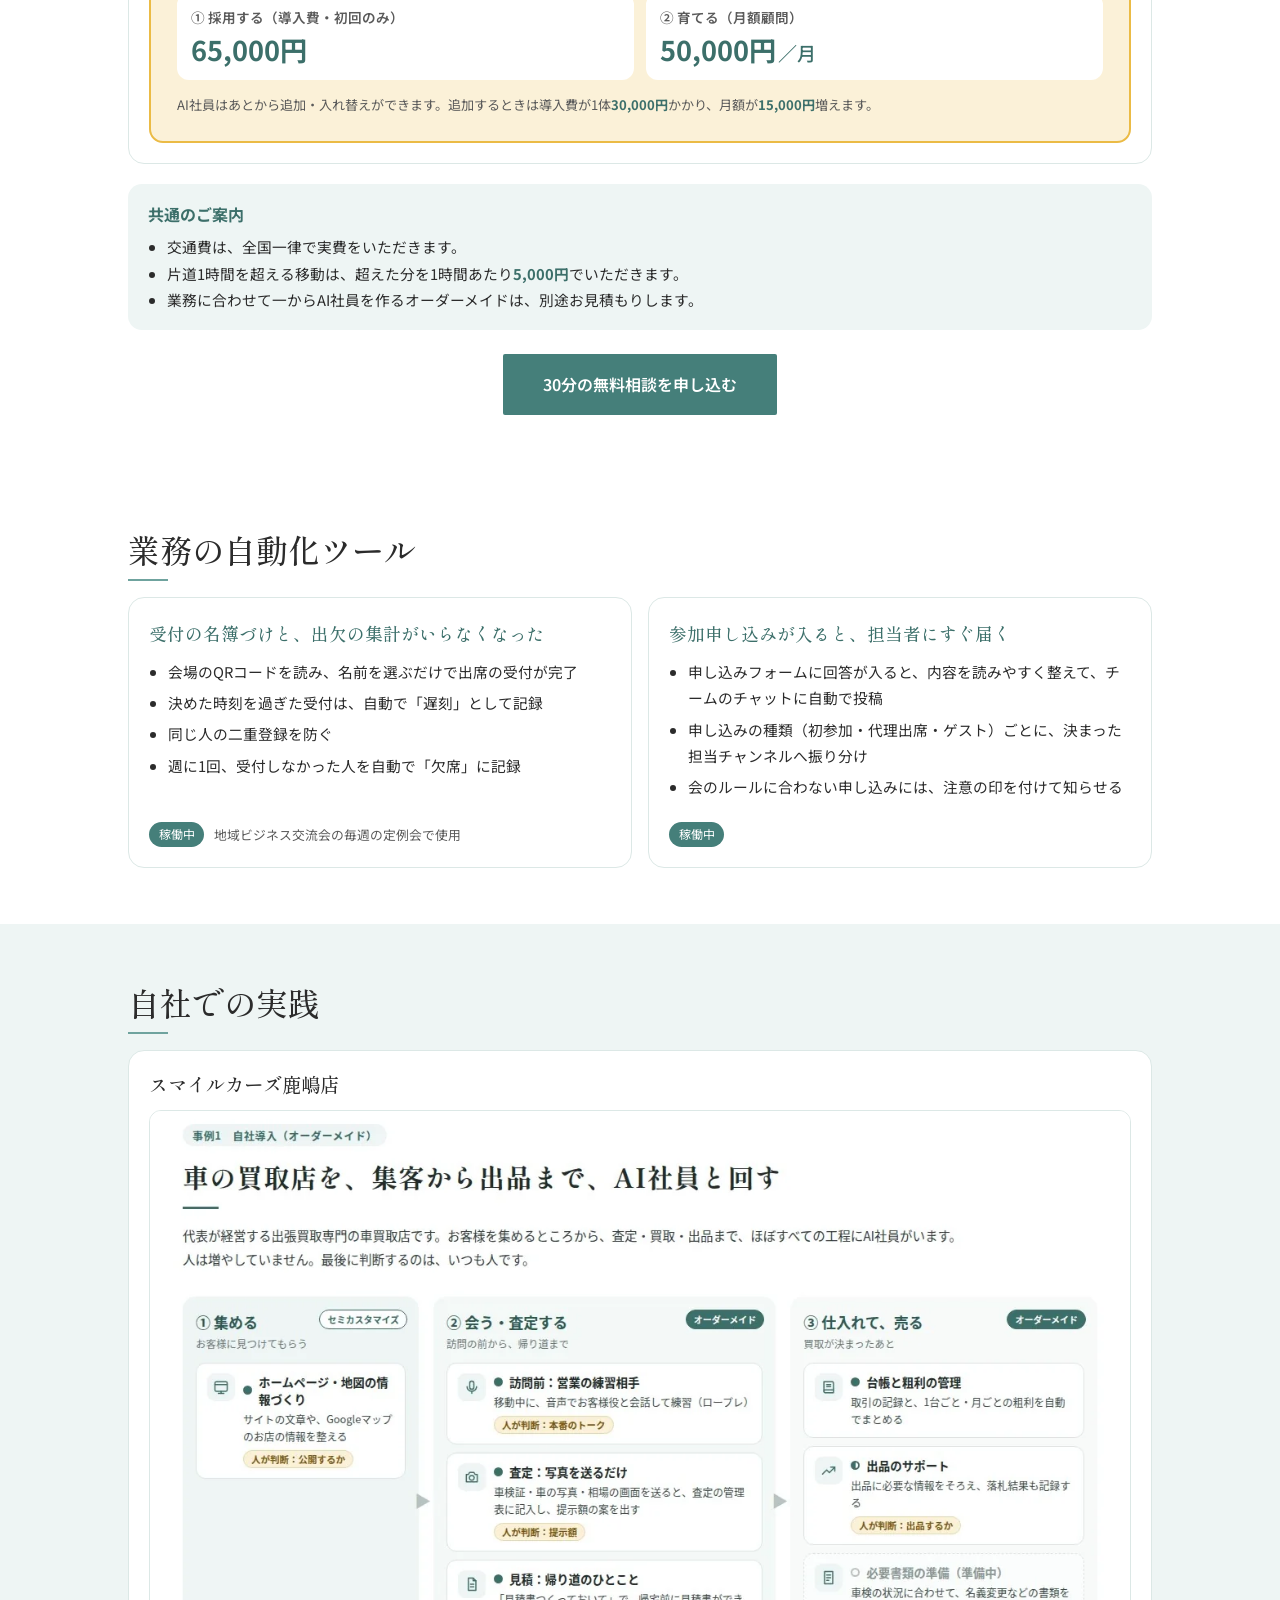
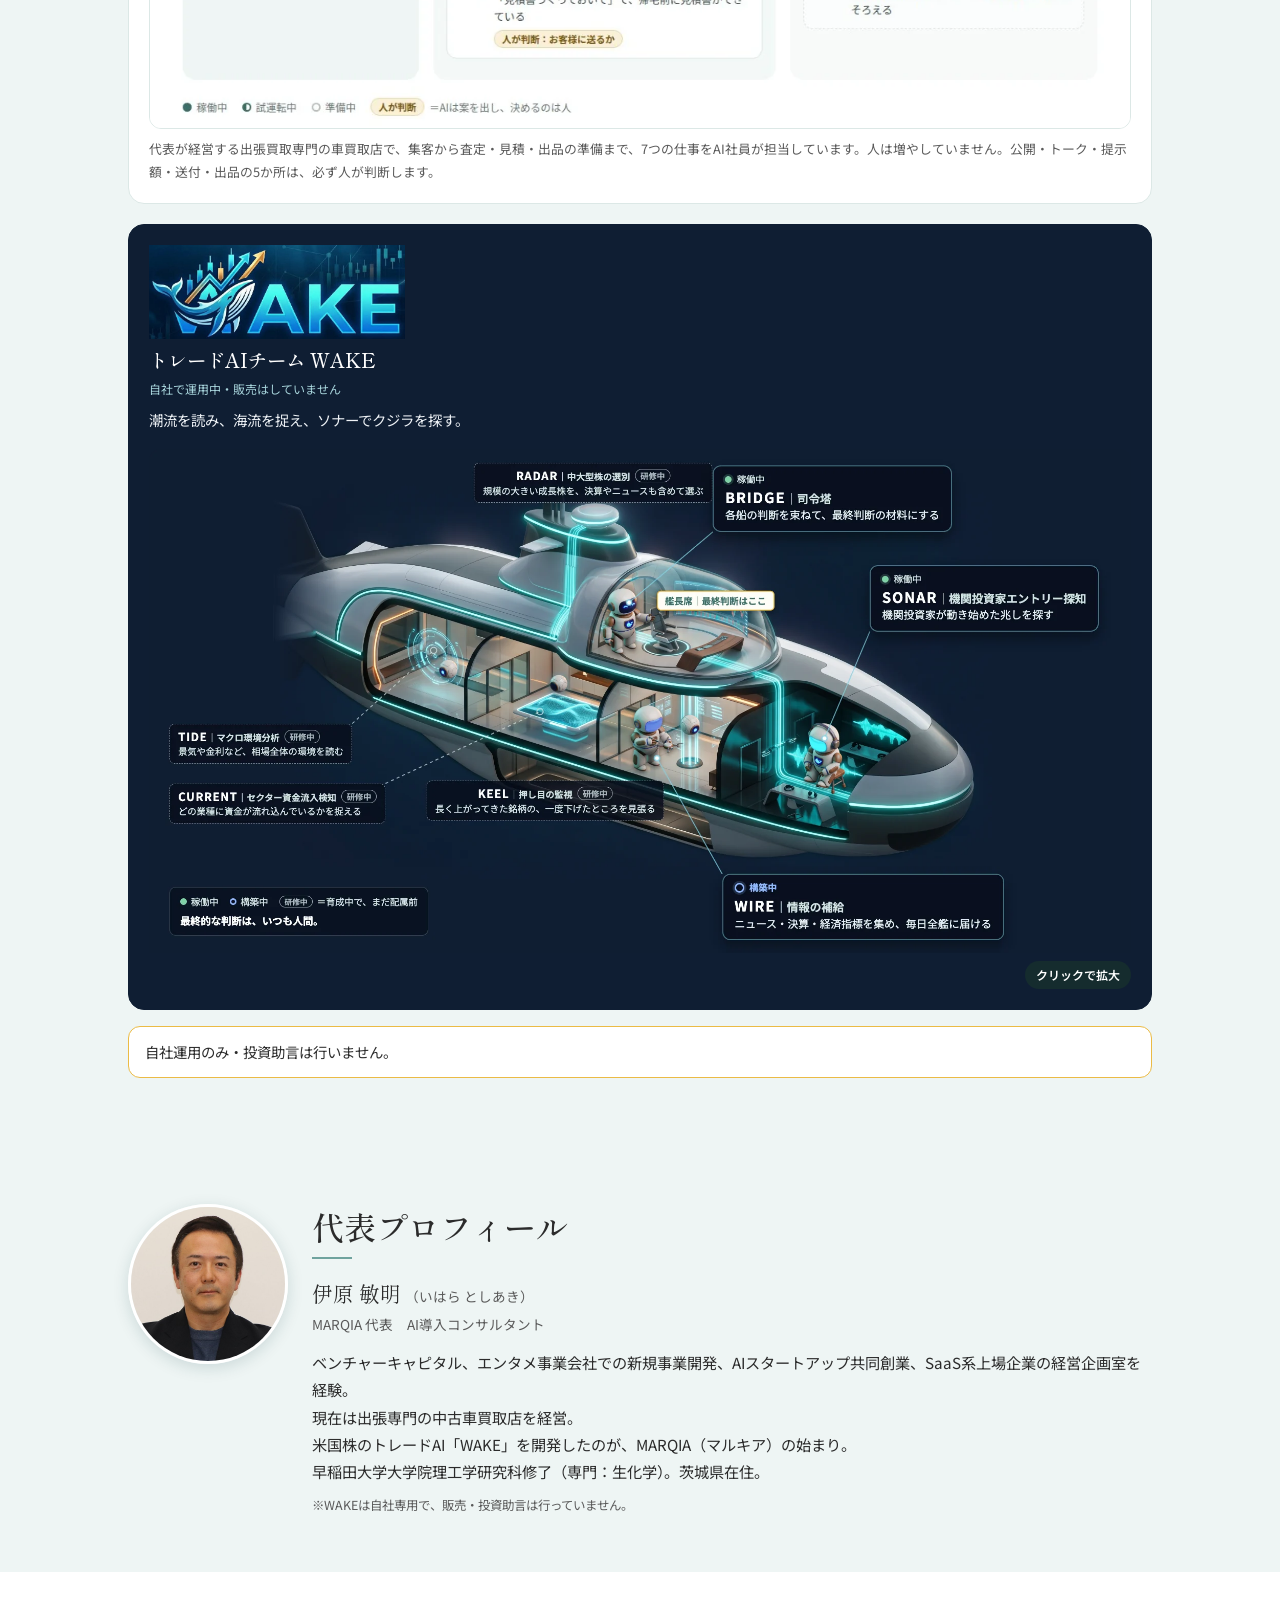
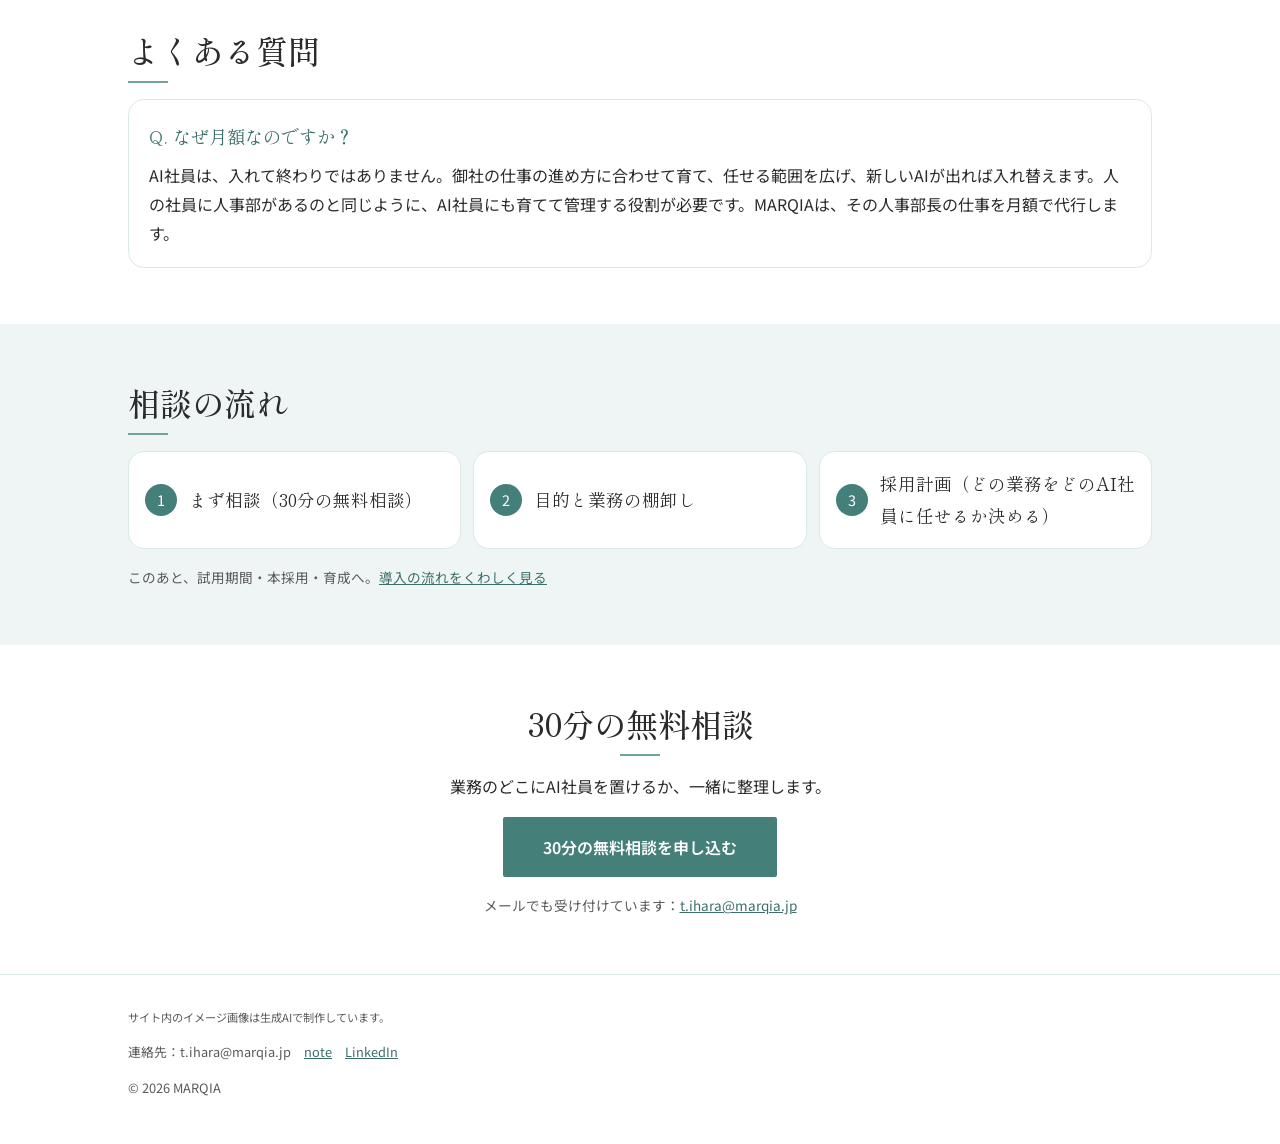
==== commit 94305f1e: "feat: 事例（車の買取店）とnote・LinkedInへのリンクを追加 トップの「自社での実践」と導入の流れのページに、スマイルカーズ鹿嶋店の 事例の図（タップで拡大）を追加。導入の流れにオーダー" ====
--- a/index.html
+++ b/index.html
@@ -17,7 +17,7 @@
   <link rel="preconnect" href="https://fonts.gstatic.com" crossorigin />
   <link href="https://fonts.googleapis.com/css2?family=Cormorant+Garamond:wght@300&family=Noto+Sans+JP:wght@400;600;700&family=Shippori+Mincho:wght@400;500&display=swap" rel="stylesheet" />
   <!-- 更新したら v= を変える（ブラウザに古いCSSが残るのを防ぐ） -->
-  <link rel="stylesheet" href="styles.css?v=20261021c" />
+  <link rel="stylesheet" href="styles.css?v=20261022b" />
 </head>
 <body>
   <header class="site-header">
@@ -542,10 +542,33 @@
       </div>
     </section>
 
-    <!-- ④ 自社で稼働中（非売品） -->
+    <!-- ④ 自社での実践（スマイルカーズ鹿嶋店の事例・WAKE） -->
     <section id="inhouse" class="section section-tint">
       <div class="container">
-        <h2>自社で稼働中（非売品）</h2>
+        <h2>自社での実践</h2>
+        <article class="card case-card">
+          <h3>スマイルカーズ鹿嶋店</h3>
+          <figure class="office case-figure">
+            <!-- タップで拡大（JSが動かないときはPNGを直接開く） -->
+            <a class="office-zoom" href="assets/images/case/case1_lp.png" data-dialog="case-dialog" aria-label="スマイルカーズ鹿嶋店の事例の図を拡大する">
+              <picture>
+                <source srcset="assets/images/case/case1_lp.webp" type="image/webp" />
+                <img src="assets/images/case/case1_lp.png" alt="車の買取店を、集客から出品まで、AI社員と回す図。1 集める：ホームページと地図のお店の情報づくり（人が判断：公開するか）。2 会う・査定する：訪問前に営業の練習相手（人が判断：本番のトーク）、査定は写真を送ると管理表に記入して提示額の案を出す（人が判断：提示額）、帰り道のひとことで見積書をつくる（人が判断：お客様に送るか）。3 仕入れて、売る：台帳と粗利の管理、出品のサポート（人が判断：出品するか）、必要書類の準備（準備中）。" width="1200" height="755" loading="lazy" />
+              </picture>
+              <span class="zoom-hint" aria-hidden="true">タップで拡大</span>
+            </a>
+            <figcaption>代表が経営する出張買取専門の車買取店で、集客から査定・見積・出品の準備まで、7つの仕事をAI社員が担当しています。人は増やしていません。公開・トーク・提示額・送付・出品の5か所は、必ず人が判断します。</figcaption>
+          </figure>
+        </article>
+        <dialog class="office-dialog" id="case-dialog" aria-label="スマイルカーズ鹿嶋店の事例の図（拡大）">
+          <div class="office-dialog-bar"><span class="scroll-hint">左右にスクロールできます</span><button type="button" class="office-close">閉じる</button></div>
+          <div class="office-scroll">
+            <picture>
+              <source srcset="assets/images/case/case1_lp.webp" type="image/webp" />
+              <img src="assets/images/case/case1_lp.png" alt="" width="1200" height="755" loading="lazy" />
+            </picture>
+          </div>
+        </dialog>
         <article class="card card-wake">
           <img class="wake-logo" src="assets/images/wake-logo.jpg" alt="WAKE ロゴ（クジラ）" width="845" height="310" loading="lazy" />
           <h3>トレードAIチーム WAKE</h3>
@@ -649,7 +672,7 @@
   <footer class="site-footer">
     <div class="container">
       <p class="ai-note">サイト内のイメージ画像は生成AIで制作しています。</p>
-      <p>連絡先：t.ihara@marqia.jp</p>
+      <p>連絡先：t.ihara@marqia.jp　<a href="https://note.com/marqia_ihara" target="_blank" rel="noopener">note</a>　<a href="https://www.linkedin.com/in/toshiaki-ihara" target="_blank" rel="noopener">LinkedIn</a></p>
       <p>© 2026 MARQIA</p>
     </div>
   </footer>
--- a/styles.css
+++ b/styles.css
@@ -476,6 +476,11 @@
 }
 /* 拡大表示：上の帯は図の色に合わせる（WAKEは紺）。スクロールの案内ははみ出すときだけ */
 .office-dialog.is-wake { background: #0F1E33; }
+/* 自社での実践：スマイルカーズ鹿嶋店の事例（WAKEの前） */
+.case-card { margin-bottom: 1.25rem; }
+.case-card h3 { margin: 0; }
+.case-figure { margin: .75rem 0 0; }
+.case-figure .office-zoom { border: 1px solid var(--line); border-radius: 12px; }
 .office-dialog .scroll-hint { visibility: hidden; }
 .office-dialog.is-overflow .scroll-hint { visibility: visible; }
 @media (min-width: 768px) {
@@ -502,6 +507,11 @@
 .plus { color: var(--muted); font-weight: 700; }
 .price-desc { margin: 0; font-size: .88rem; color: var(--muted); }
 .price-note { margin: .4rem 0 0; font-size: .85rem; color: var(--muted); }
+/* /flow/：オーダーメイドの具体例 */
+.custom-example { margin-top: 1.5rem; }
+.custom-example h3 { margin: 0 0 .5rem; font-size: 1.1rem; color: var(--green); }
+.custom-example p { margin: .5rem 0 0; }
+.custom-example a, .flow-step-desc a, .site-footer a { color: var(--green-dark); text-decoration: underline; }
 
 /* 研修の表：スマホはカード状に縦積み */
 .price-table { width: 100%; border-collapse: collapse; margin-top: .25rem; }
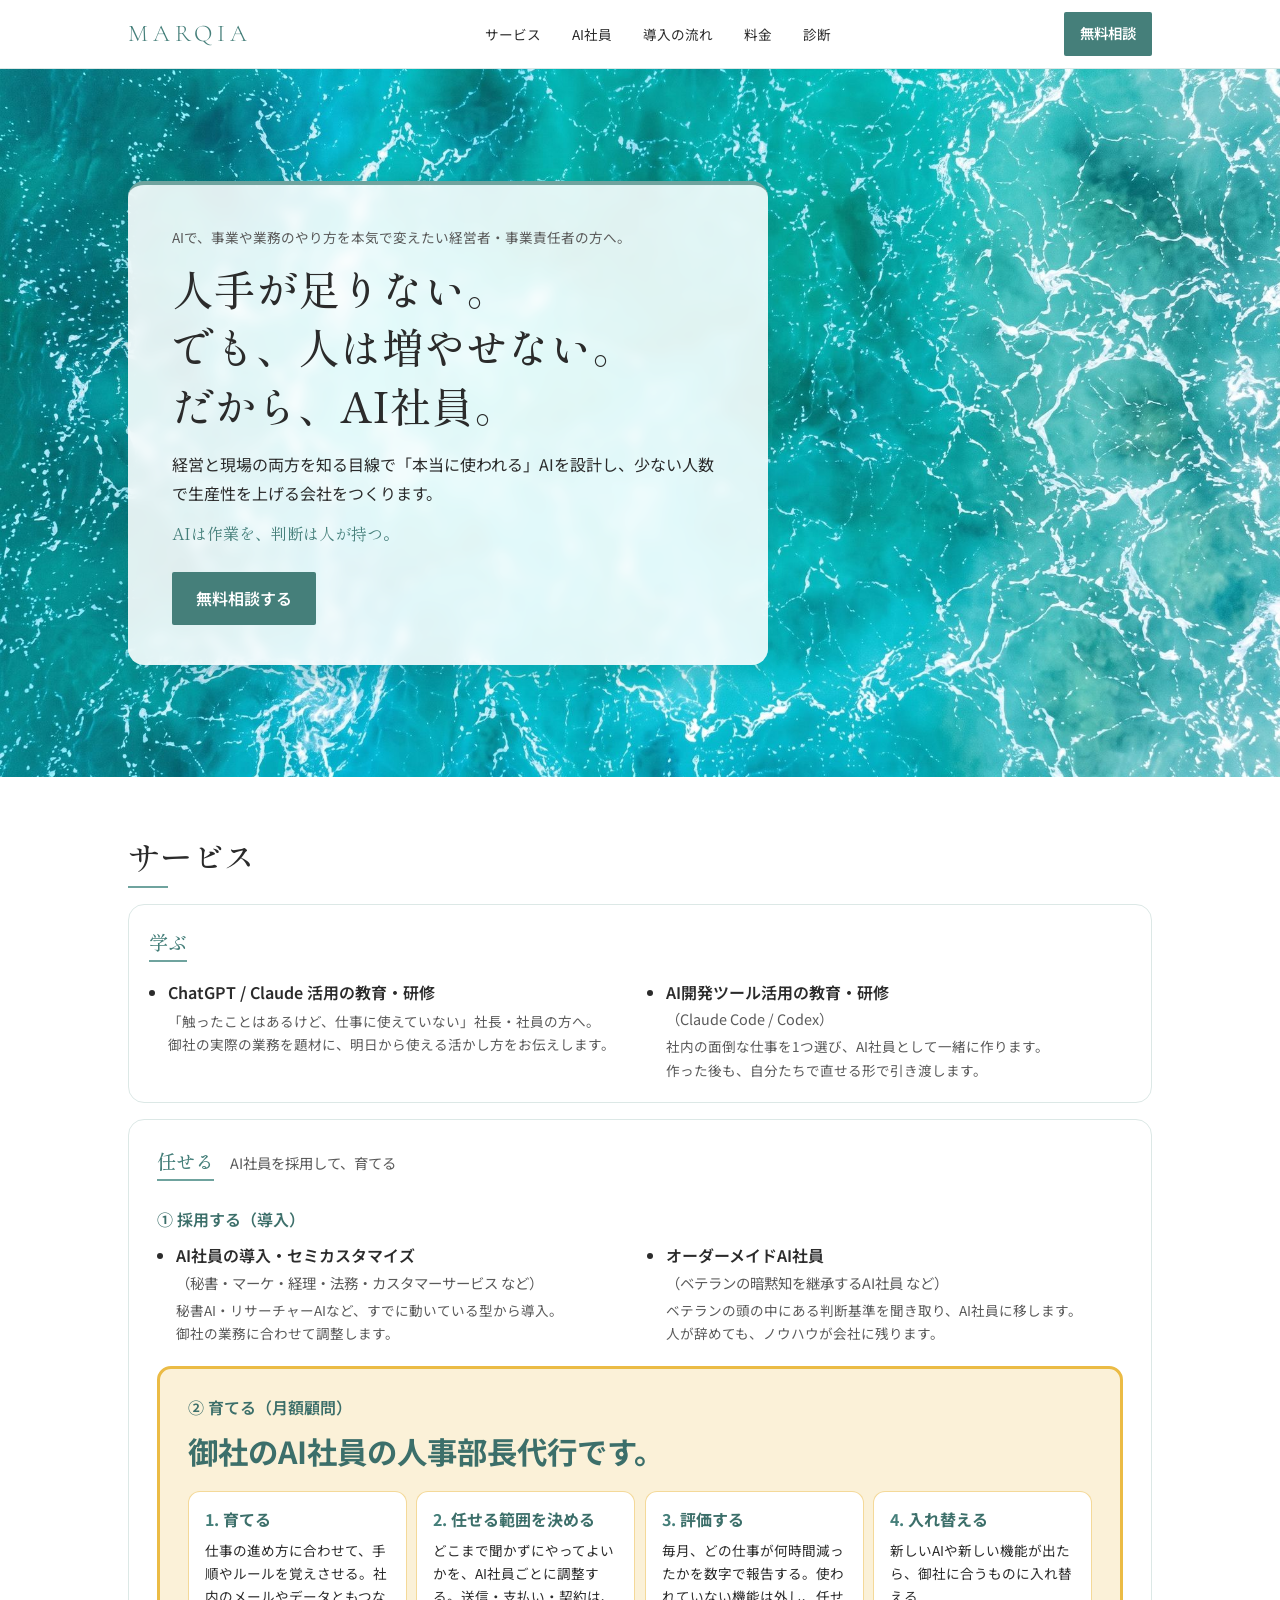
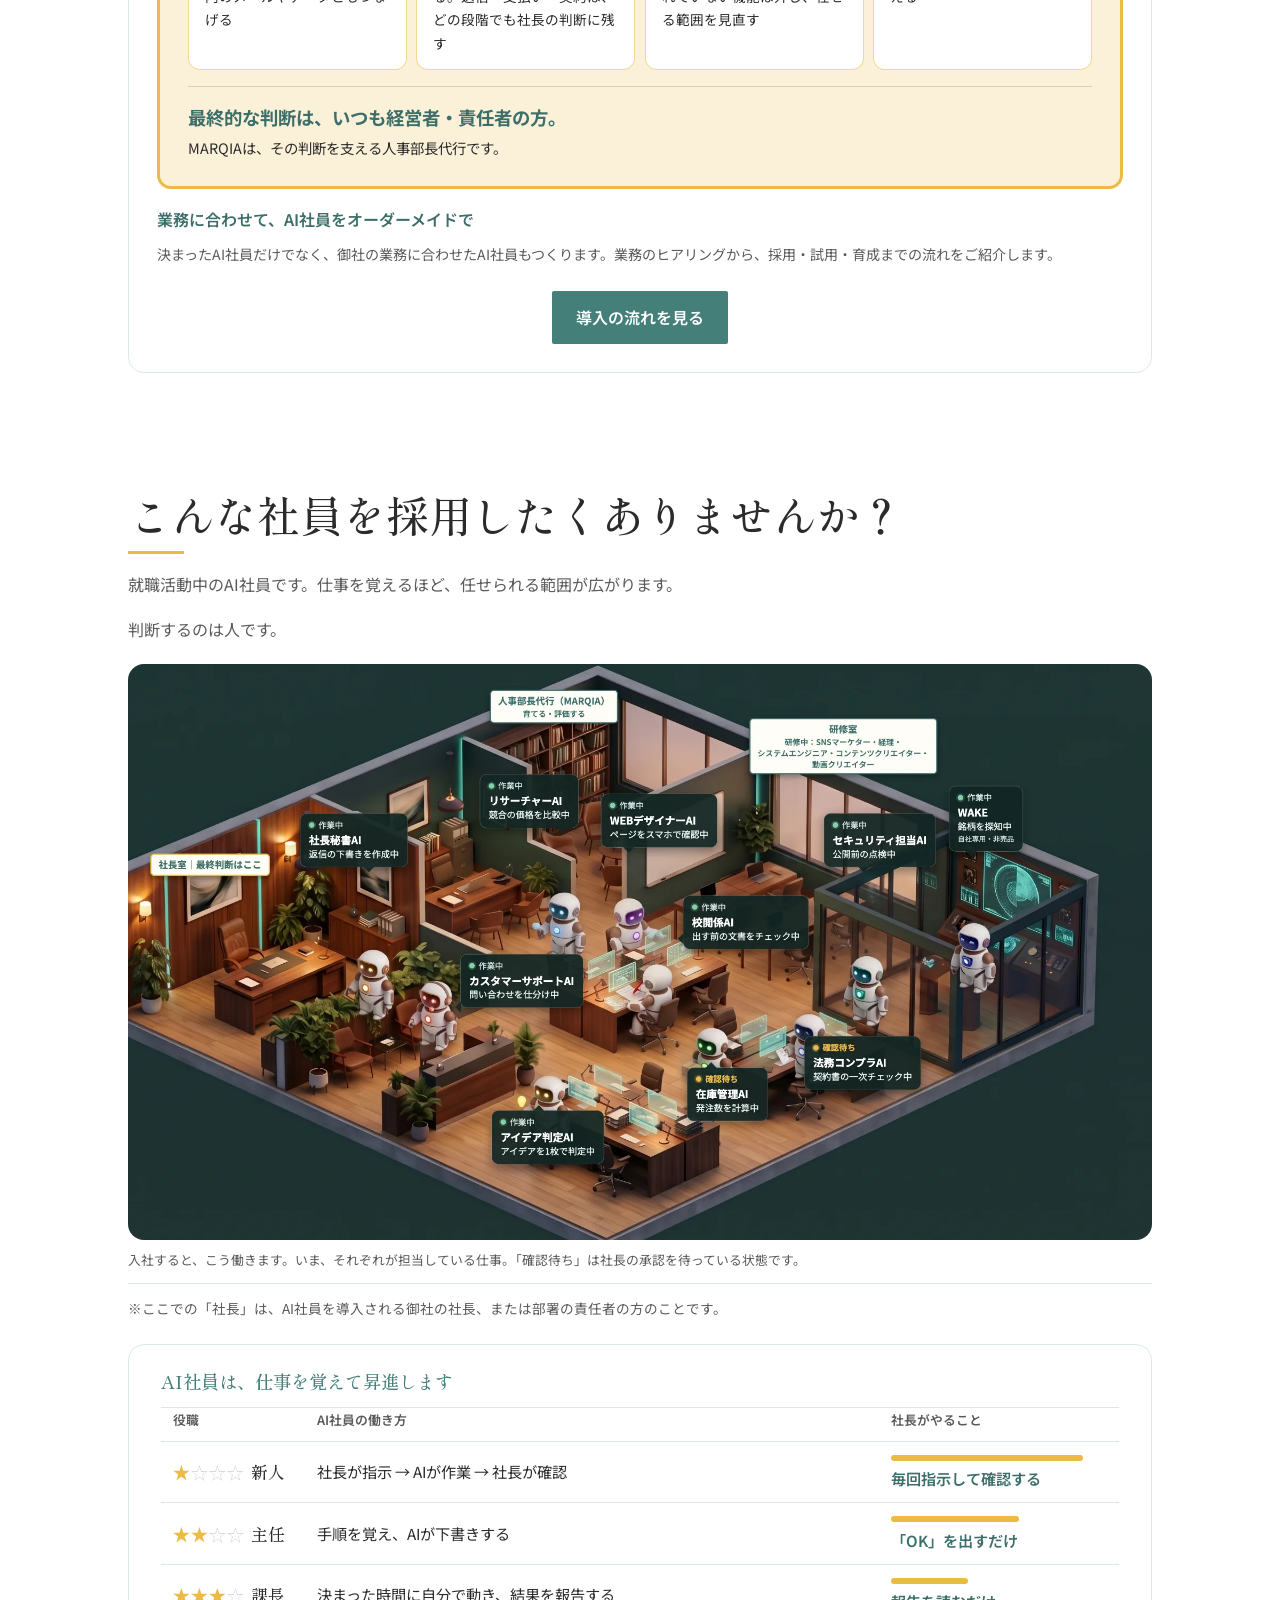
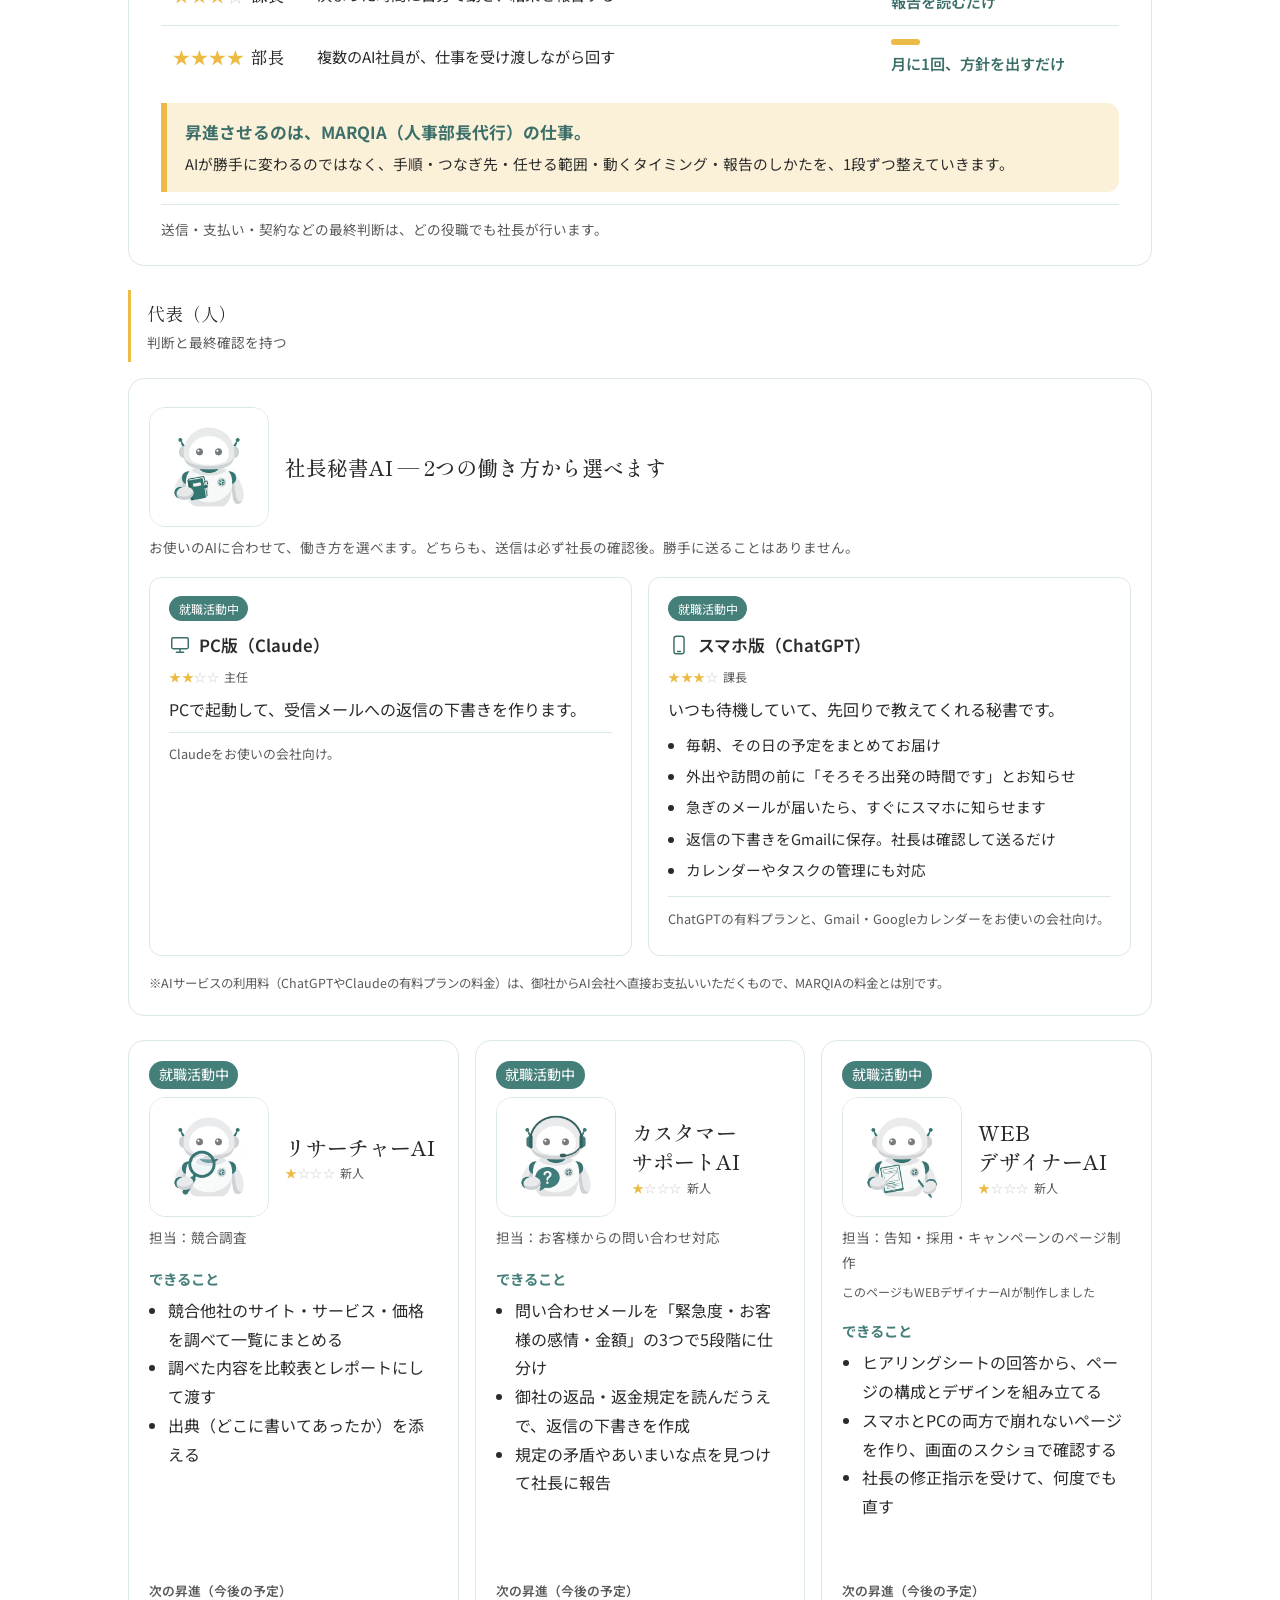
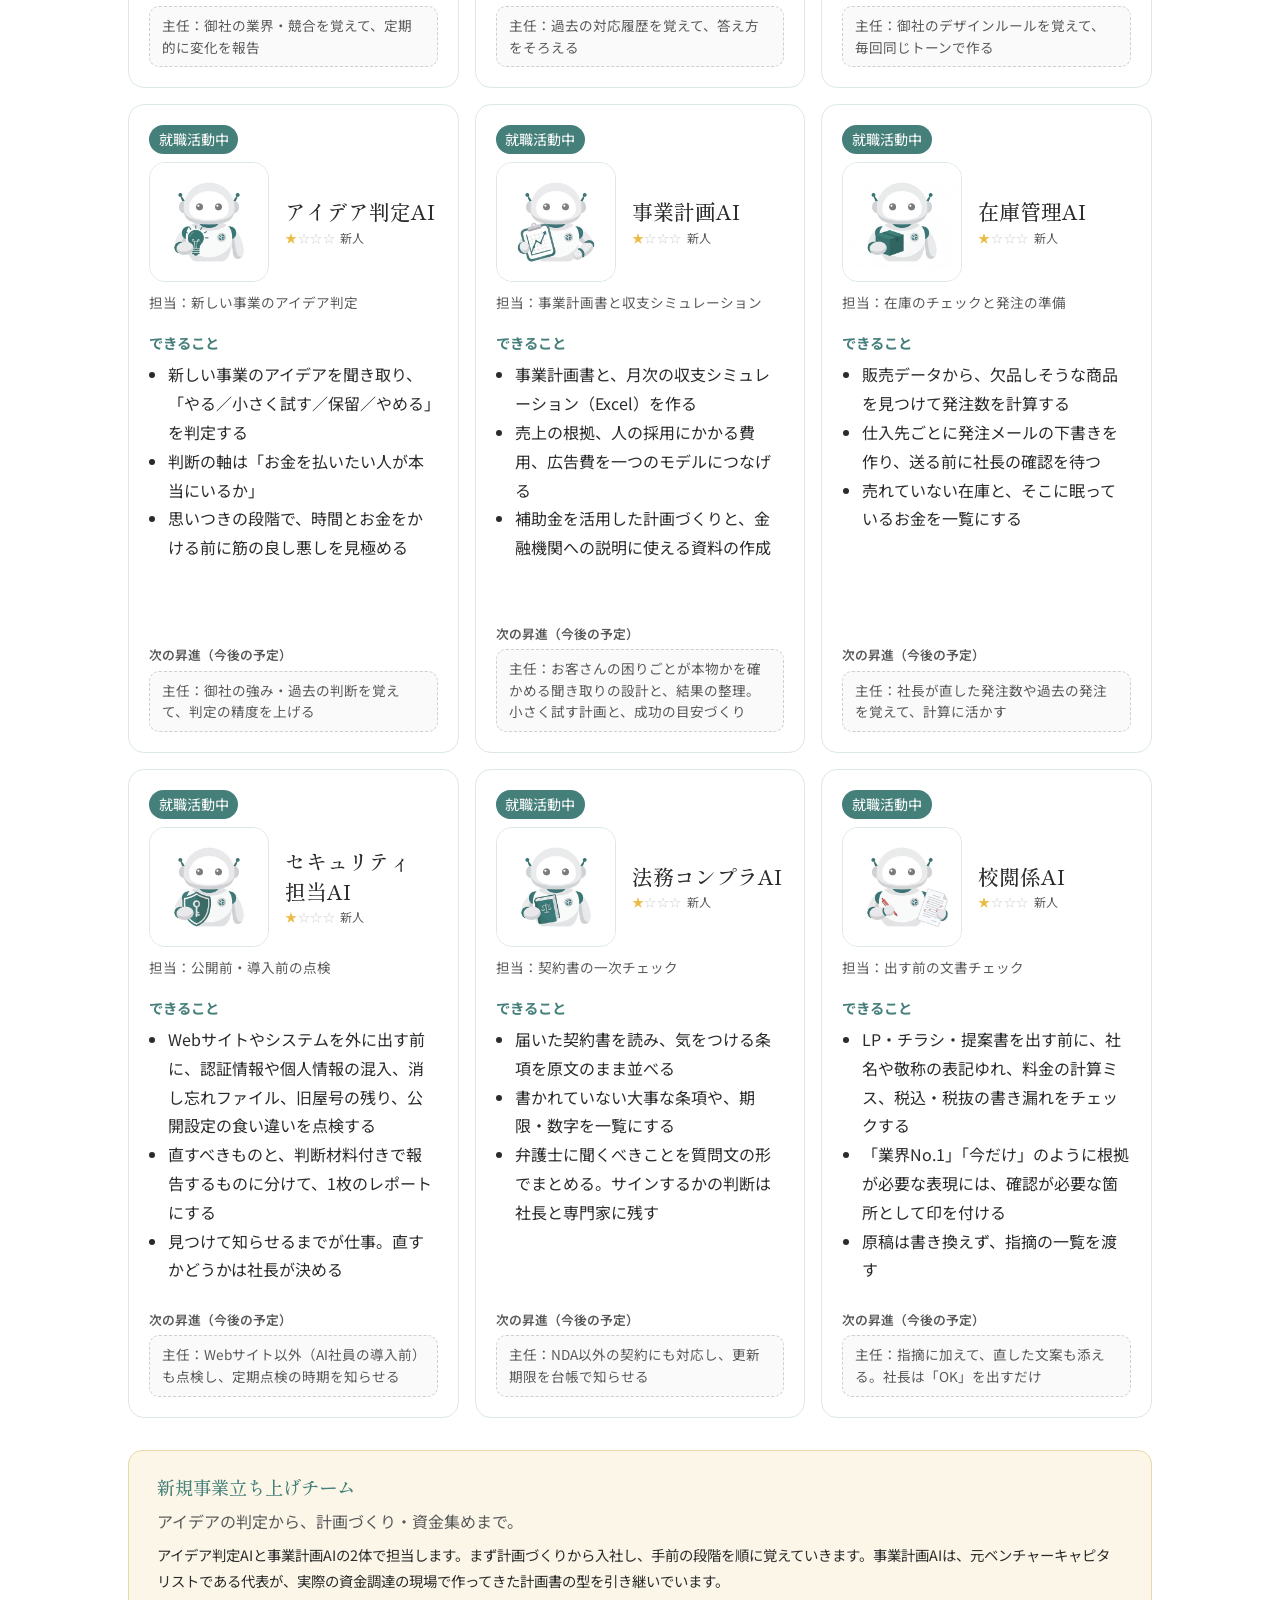
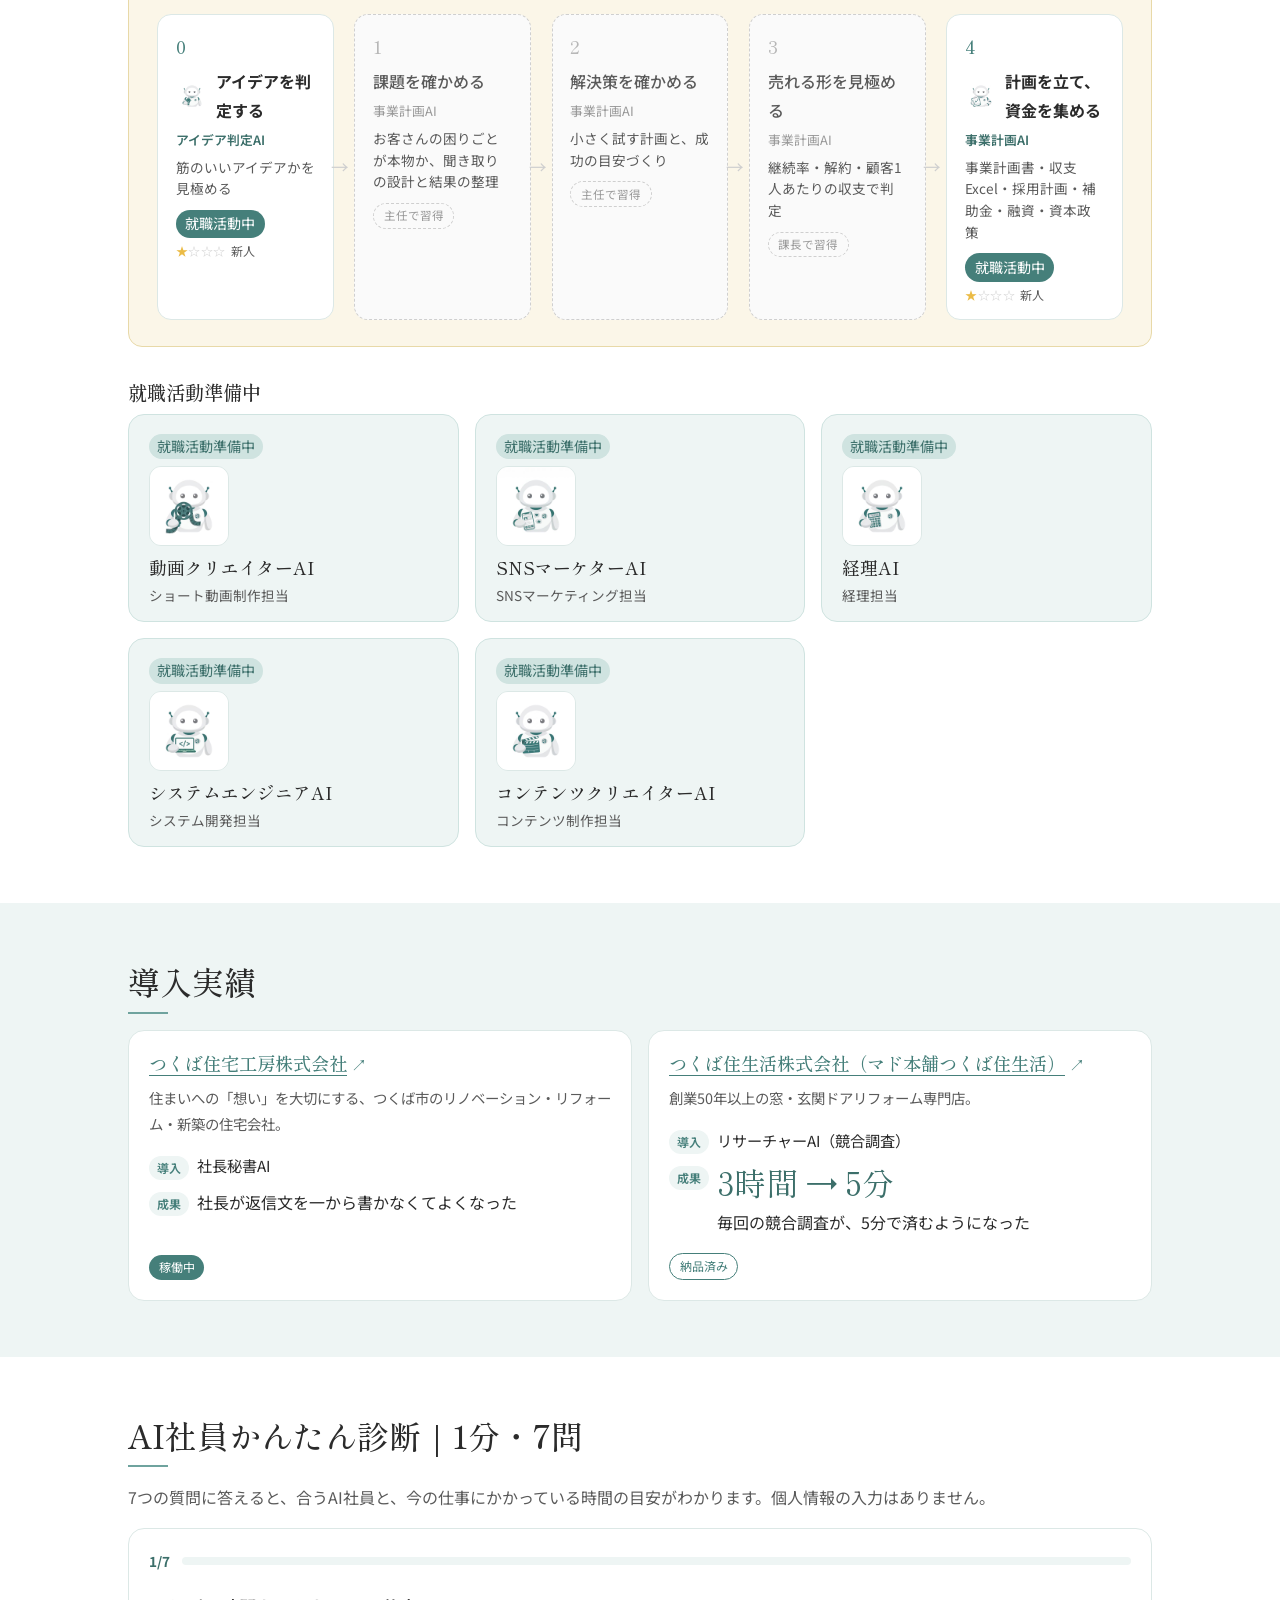
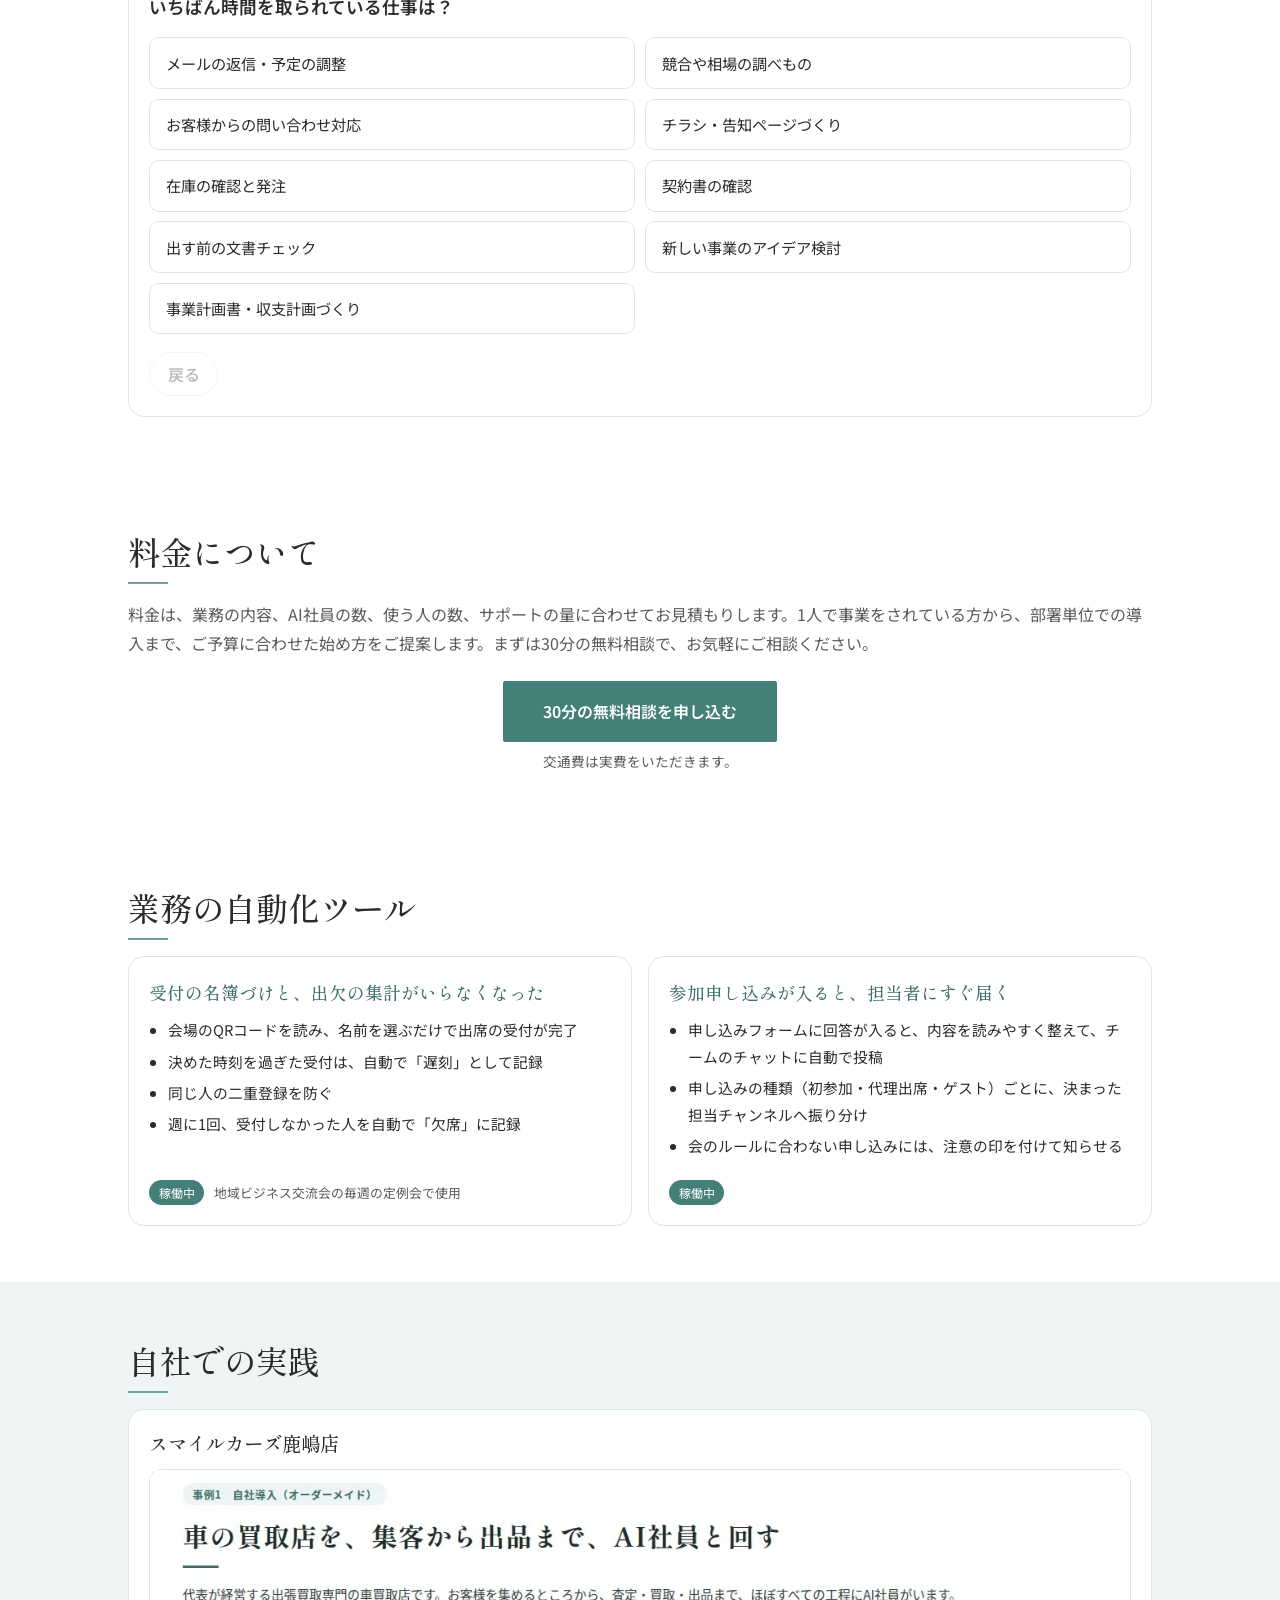
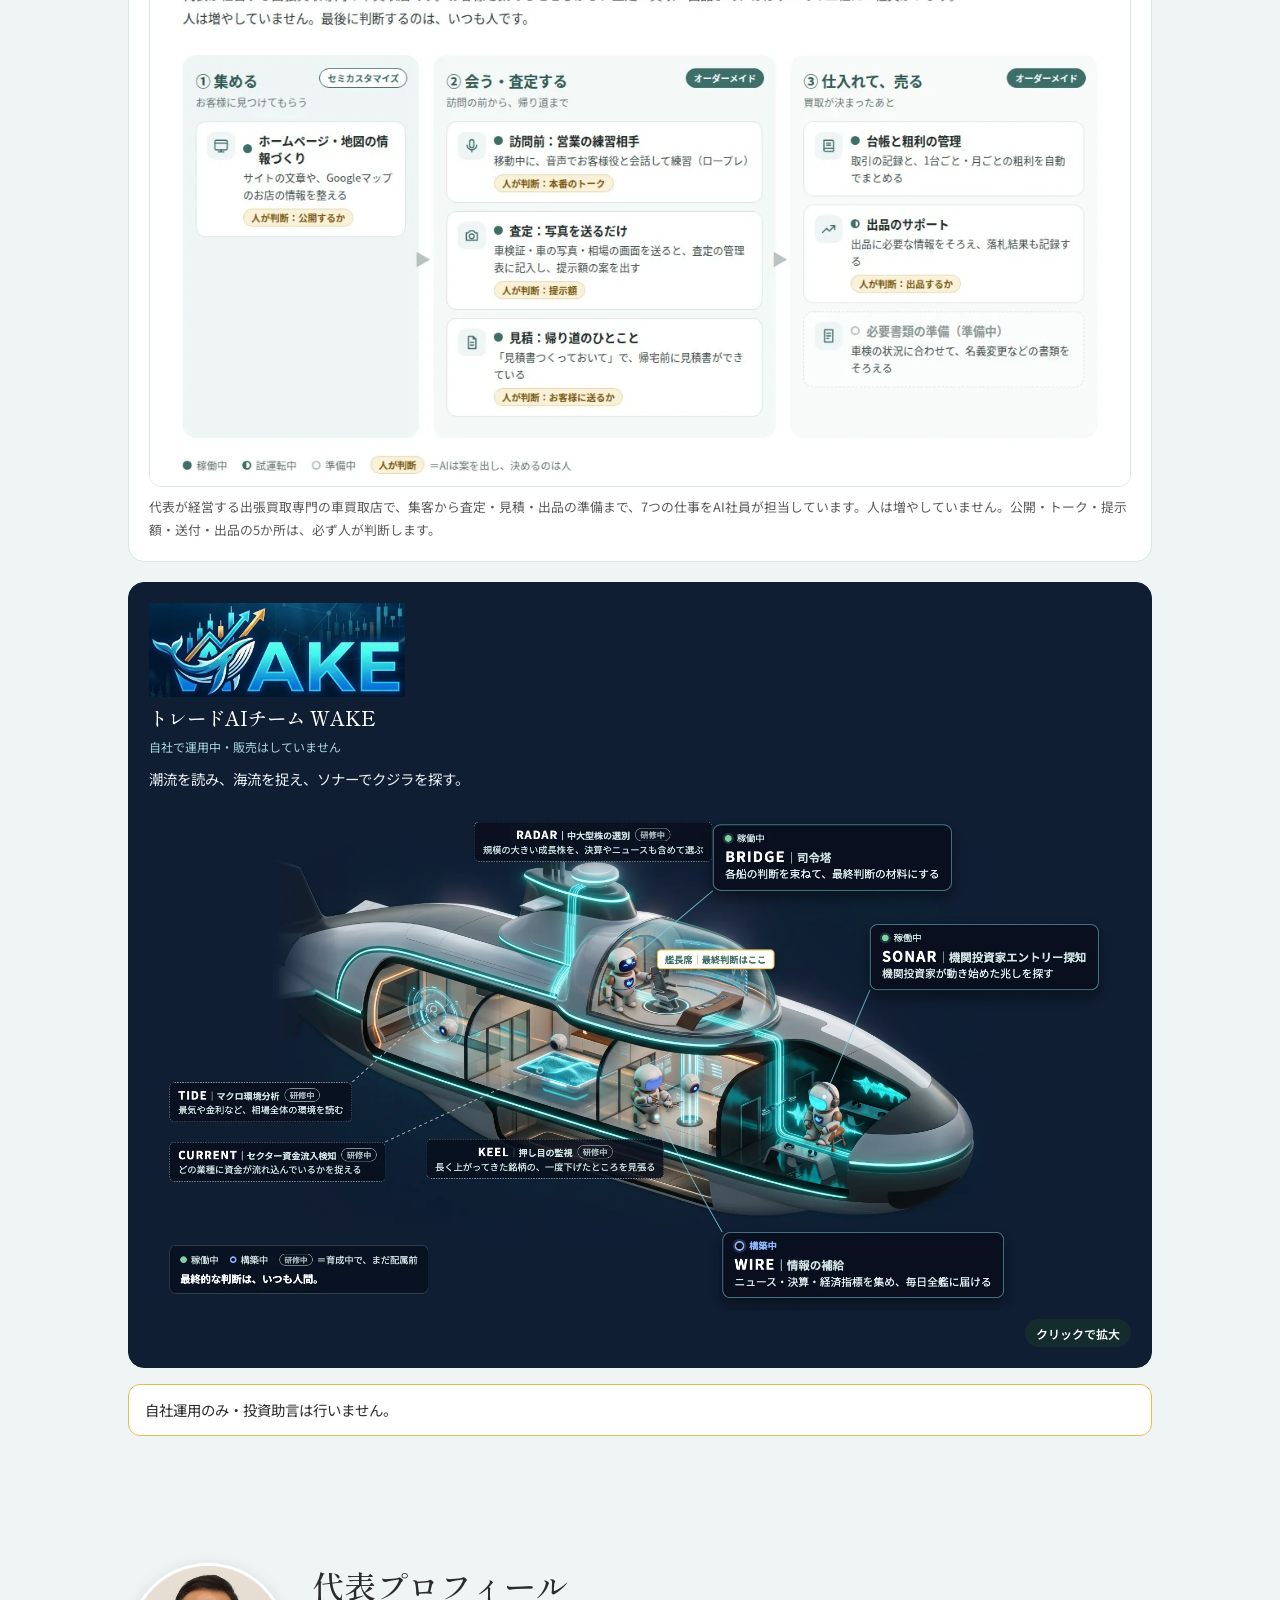
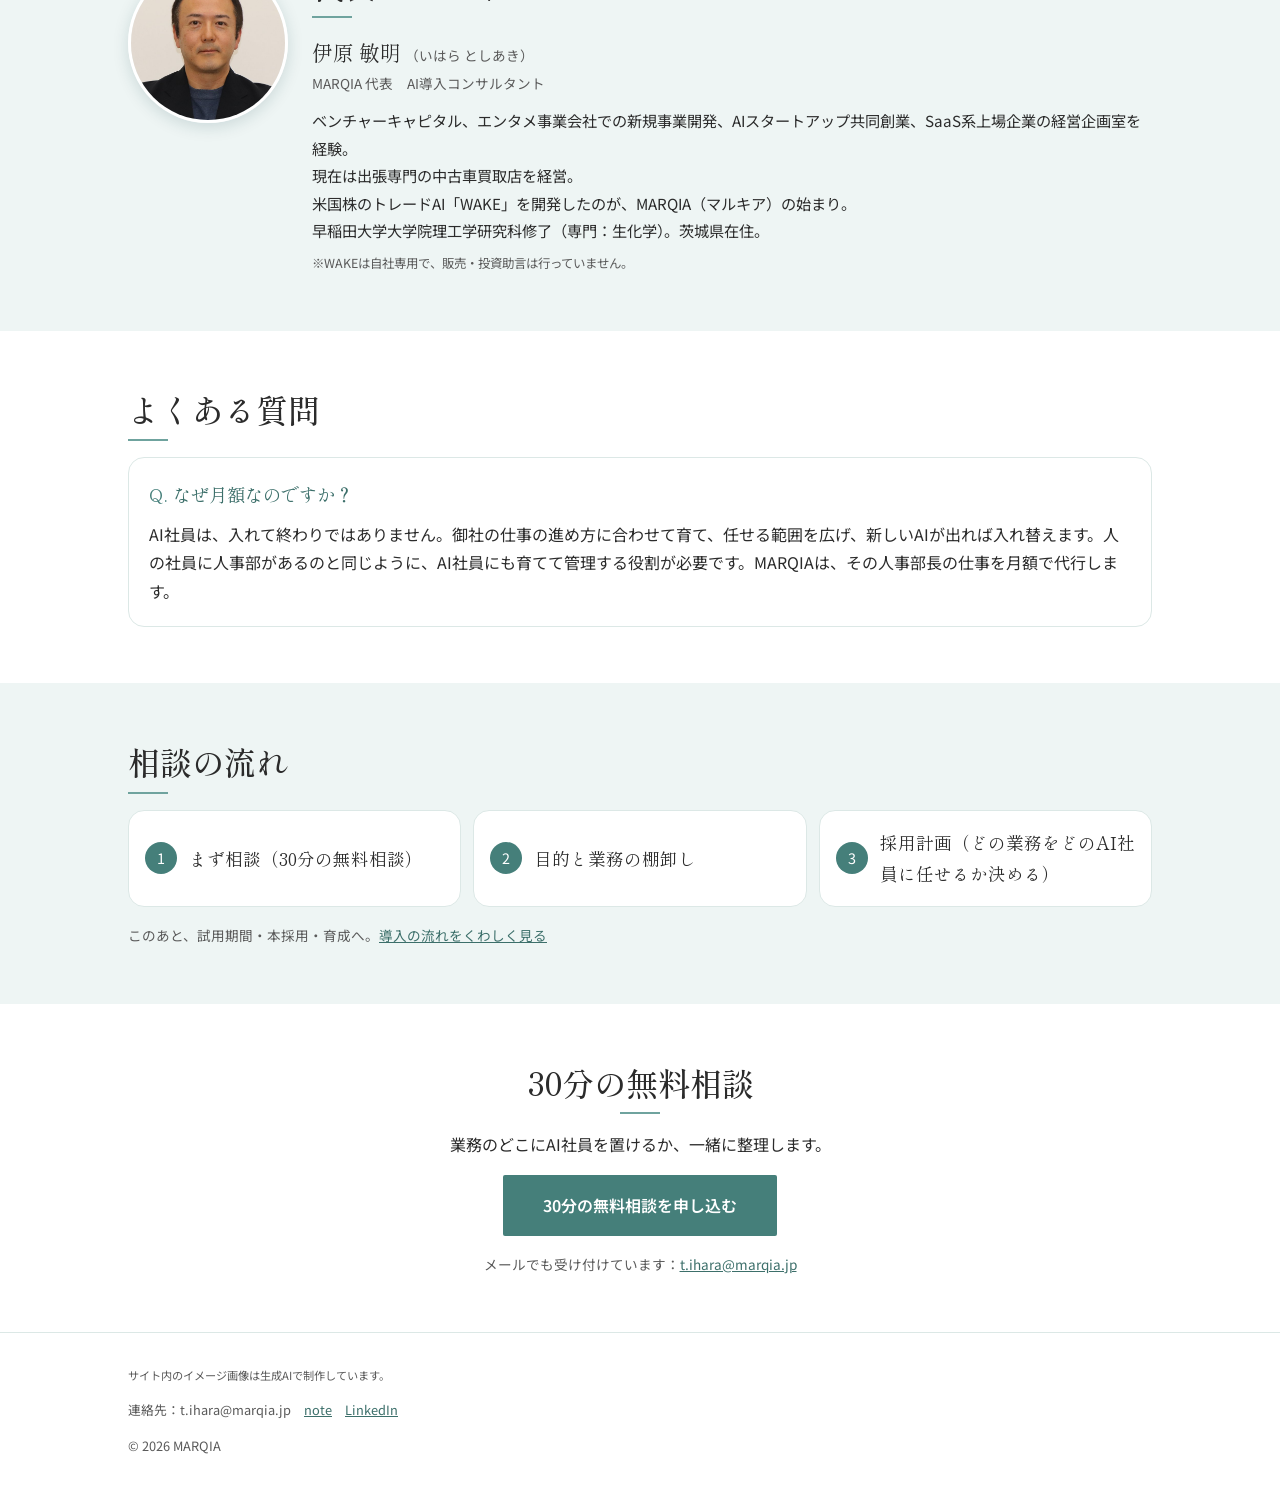
==== commit 1ac8c91b: "feat: 料金の数字を一時的に外し、すべて「お見積もり」に 料金表・計算機・開業記念価格・料金の仕組みのスクリプト・診断の料金の目安を外し、 「料金について」の案内に置き換え。/flow/ の料金も" ====
--- a/index.html
+++ b/index.html
@@ -17,7 +17,7 @@
   <link rel="preconnect" href="https://fonts.gstatic.com" crossorigin />
   <link href="https://fonts.googleapis.com/css2?family=Cormorant+Garamond:wght@300&family=Noto+Sans+JP:wght@400;600;700&family=Shippori+Mincho:wght@400;500&display=swap" rel="stylesheet" />
   <!-- 更新したら v= を変える（ブラウザに古いCSSが残るのを防ぐ） -->
-  <link rel="stylesheet" href="styles.css?v=20261022b" />
+  <link rel="stylesheet" href="styles.css?v=20261028a" />
 </head>
 <body>
   <header class="site-header">
@@ -428,89 +428,14 @@
       </div>
     </section>
 
-    <!-- 料金：金額は HTML に開業記念価格（launch）で書いてある（JavaScript が動かなくても表示される）。
-         設定は末尾の <script> の PRICE_SET / CAMPAIGN_END / CAMPAIGN_OPEN。
-         ・PRICE_SET = "standard" にすると、data-yen を持つ金額と計算機が2倍になる（交通費の実費は対象外）
-         ・「開業記念価格」の枠は、期限内・CAMPAIGN_OPEN・PRICE_SET が "launch" のときだけ表示（HTMLでは hidden） -->
+    <!-- 料金：2026-10-28から一時的に金額を出さず、すべて「お見積もり」にしている。
+         元の料金表・計算機・開業記念価格はタグ price-shown-20261028 の index.html にある -->
     <section id="price" class="section">
       <div class="container">
-        <h2>料金</h2>
-        <p class="lead">料金は、実際にかかる作業時間がベースです。表示価格はすべて税抜です。</p>
-
-        <div class="grid service-grid price-grid">
-          <article class="card service-group price-learn">
-            <div class="service-head"><h3>学ぶ</h3><p class="service-tagline">研修・セミナー｜自分でAIを使える・作れるようになる</p></div>
-            <table class="price-table">
-              <thead><tr><th scope="col">種類</th><th scope="col">説明</th><th scope="col">2時間の場合</th></tr></thead>
-              <tbody>
-                <tr><th scope="row">テンプレ</th><td>既存の資料をそのまま使います。</td><td><span class="price" data-yen="20000">20,000円</span></td></tr>
-                <tr><th scope="row">セミカスタム</th><td>業種に合わせて、事例や画面を差し替えます。</td><td><span class="price" data-yen="40000">40,000円</span></td></tr>
-                <tr><th scope="row">フルカスタム</th><td>事前にヒアリングして、御社専用の資料を作ります。</td><td><span class="price" data-yen="60000-80000">60,000〜80,000円</span></td></tr>
-              </tbody>
-            </table>
-            <p class="price-basis"><span class="price-basis-label">料金の考え方</span>（本番の時間 ＋ 準備の時間）× <span class="price" data-yen="10000">10,000円<span class="per">／時間</span></span></p>
-            <p class="price-note">※参加者が10名を超える場合は、1名あたり<span class="price" data-yen="5000">5,000円</span>を加算します。</p>
-            <p class="price-note">※法人研修・団体向けセミナーは、内容に合わせてお見積もりします。</p>
-          </article>
-
-          <article class="card service-group price-entrust">
-            <div class="service-head"><h3>任せる</h3><p class="service-tagline">AI社員を採用して、育てる</p></div>
-            <div class="campaign" id="campaign" hidden>
-              <p class="campaign-title">開業記念価格<span class="campaign-term">（2026年11月30日まで・<wbr />先着5社）</span></p>
-              <p class="campaign-body">MARQIAの開業を記念して、第1期にご導入いただく5社に限り、この価格でお引き受けします。<br />第1期の会社さまは、ご契約が続くかぎり、月額の単価（基本料・AI社員1体あたり・ご利用者1人あたり）をこの価格のまま据え置きます。</p>
-            </div>
-
-            <section class="entrust-step">
-              <h4 class="step-label">① 採用する（導入費・初回のみ）</h4>
-              <p class="formula"><span class="chip">会社ごと <span class="price" data-yen="25000">25,000円</span></span><span class="plus">＋</span><span class="chip">AI社員1体 <span class="price" data-yen="30000">30,000円</span></span><span class="plus">＋</span><span class="chip">使う人1人 <span class="price" data-yen="10000">10,000円</span></span></p>
-              <p class="price-desc">環境の確認、AI社員の設定とテスト、PCの設定と使い方のご説明まで。</p>
-            </section>
-
-            <section class="entrust-step">
-              <h4 class="step-label">② 育てる（月額顧問）</h4>
-              <p class="formula"><span class="chip">基本料 <span class="price" data-yen="30000">30,000円</span></span><span class="plus">＋</span><span class="chip">AI社員1体 <span class="price" data-yen="15000">15,000円</span></span><span class="plus">＋</span><span class="chip">使う人1人 <span class="price" data-yen="5000">5,000円</span></span></p>
-              <p class="price-desc">育てる・任せる範囲を決める・評価する・入れ替える。定例面談は原則オンラインです。</p>
-            </section>
-
-            <div class="calc" id="calc">
-              <p class="calc-title">御社の場合で計算してみる</p>
-              <div class="calc-inputs">
-                <div class="calc-input">
-                  <span class="calc-label" id="calc-a-label">入れるAI社員</span>
-                  <div class="stepper">
-                    <button type="button" class="step-btn" data-target="a" data-step="-1" aria-label="AI社員を1体減らす">−</button>
-                    <output class="step-val" id="calc-a" aria-labelledby="calc-a-label" aria-live="polite">1</output><span class="step-unit">体</span>
-                    <button type="button" class="step-btn" data-target="a" data-step="1" aria-label="AI社員を1体増やす">＋</button>
-                  </div>
-                </div>
-                <div class="calc-input">
-                  <span class="calc-label" id="calc-u-label">使う人（PCの台数）</span>
-                  <div class="stepper">
-                    <button type="button" class="step-btn" data-target="u" data-step="-1" aria-label="使う人を1人減らす">−</button>
-                    <output class="step-val" id="calc-u" aria-labelledby="calc-u-label" aria-live="polite">1</output><span class="step-unit">人</span>
-                    <button type="button" class="step-btn" data-target="u" data-step="1" aria-label="使う人を1人増やす">＋</button>
-                  </div>
-                </div>
-              </div>
-              <div class="calc-results">
-                <div class="calc-result"><p class="calc-result-label">① 採用する（導入費・初回のみ）</p><p class="calc-result-val" id="calc-initial"><span class="price" data-yen="65000">65,000円</span></p></div>
-                <div class="calc-result"><p class="calc-result-label">② 育てる（月額顧問）</p><p class="calc-result-val" id="calc-monthly"><span class="price" data-yen="50000">50,000円<span class="per">／月</span></span></p></div>
-              </div>
-              <p class="calc-note">AI社員はあとから追加・入れ替えができます。追加するときは導入費が1体<span class="price" data-yen="30000">30,000円</span>かかり、月額が<span class="price" data-yen="15000">15,000円</span>増えます。</p>
-            </div>
-          </article>
-        </div>
-
-        <div class="price-common">
-          <p class="price-common-title">共通のご案内</p>
-          <ul>
-            <li>交通費は、全国一律で実費をいただきます。</li>
-            <li>片道1時間を超える移動は、超えた分を1時間あたり<span class="price" data-yen="5000">5,000円</span>でいただきます。</li>
-            <li>業務に合わせて一からAI社員を作るオーダーメイドは、別途お見積もりします。</li>
-          </ul>
-        </div>
-
+        <h2>料金について</h2>
+        <p class="lead">料金は、業務の内容、AI社員の数、使う人の数、サポートの量に合わせてお見積もりします。1人で事業をされている方から、部署単位での導入まで、ご予算に合わせた始め方をご提案します。まずは30分の無料相談で、お気軽にご相談ください。</p>
         <p class="price-cta"><a href="https://forms.gle/1FFbGvzCfn5TM7YZ7" class="btn btn-primary btn-lg" target="_blank" rel="noopener">30分の無料相談を申し込む</a></p>
+        <p class="price-note price-travel">交通費は実費をいただきます。</p>
       </div>
     </section>
 
@@ -678,59 +603,6 @@
   </footer>
   <script>
 
-    // ===== 料金の設定（ここだけ変える） =====
-    // PRICE_SET：今の値段は "launch"。"standard" にすると、任せる・学ぶ・移動費の金額がすべて2倍になる（交通費の実費は変わらない）
-    // CAMPAIGN_END：「開業記念価格」の枠を出す締め切り（日本時間 2026-11-30 23:59 まで）
-    // CAMPAIGN_OPEN：先着5社が埋まったら false にする（枠だけ消える。金額はそのまま）
-    const PRICE_SET = 'launch';
-    const CAMPAIGN_END = new Date('2026-11-30T23:59:59+09:00');
-    const CAMPAIGN_OPEN = true;
-    // ======================================
-    (() => {
-      const section = document.getElementById('price');
-      if (!section) return;
-      const factor = PRICE_SET === 'standard' ? 2 : 1;
-      const yen = n => n.toLocaleString('ja-JP') + '円';
-
-      // 他のセクション（AI社員かんたん診断など）から料金を参照するための窓口。表示ロジックには関与しない
-      window.MARQIA_PRICE = {
-        priceSet: PRICE_SET,
-        factor,
-        oneAI: {  // 社長1人×AI社員1体の金額
-          initial: (25000 + 30000 + 10000) * factor,
-          monthly: (30000 + 15000 + 5000) * factor,
-        },
-      };
-
-      // 金額：HTML に書いた開業記念価格（data-yen）× factor
-      section.querySelectorAll('[data-yen]').forEach(el => {
-        const unit = el.querySelector('.per');
-        el.textContent = el.dataset.yen.split('-').map(n => (Number(n) * factor).toLocaleString('ja-JP')).join('〜') + '円';
-        if (unit) el.appendChild(unit);
-      });
-      // 「開業記念価格」の枠：期限内・募集中・開業記念価格のときだけ
-      document.getElementById('campaign').hidden = !(PRICE_SET === 'launch' && CAMPAIGN_OPEN && Date.now() <= CAMPAIGN_END.getTime());
-
-      // 計算機：a = AI社員の数（1〜10）、u = 使う人の数（1〜30）
-      const LIMIT = { a: [1, 10], u: [1, 30] }, val = { a: 1, u: 1 };
-      const render = () => {
-        const { a, u } = val;
-        document.getElementById('calc-a').textContent = a;
-        document.getElementById('calc-u').textContent = u;
-        document.getElementById('calc-initial').innerHTML = `<span class="price">${yen((25000 + 30000 * a + 10000 * u) * factor)}</span>`;
-        document.getElementById('calc-monthly').innerHTML = `<span class="price">${yen((30000 + 15000 * a + 5000 * u) * factor)}<span class="per">／月</span></span>`;
-        section.querySelectorAll('.step-btn').forEach(btn => {
-          const [min, max] = LIMIT[btn.dataset.target], v = val[btn.dataset.target] + Number(btn.dataset.step);
-          btn.disabled = v < min || v > max;
-        });
-      };
-      section.querySelectorAll('.step-btn').forEach(btn => btn.addEventListener('click', () => {
-        const t = btn.dataset.target, [min, max] = LIMIT[t];
-        val[t] = Math.min(max, Math.max(min, val[t] + Number(btn.dataset.step)));
-        render();
-      }));
-      render();
-    })();
     // AI社員かんたん診断：外部への送信・保存はしない（結果の無料相談リンクを開く操作のみ、ユーザーの明示的なクリックで例外）
     (() => {
       const stepLabel = document.getElementById('diag-step-label');
@@ -792,7 +664,6 @@
 
       let step = 0;
       const answers = {};
-      const yen = n => n.toLocaleString('ja-JP') + '円';
       const starBadge = b => `<p class="rank-badge"><span class="stars" aria-hidden="true">${'★'.repeat(b.filled)}<span class="off">${'☆'.repeat(b.total - b.filled)}</span></span>${b.label}</p>`;
       const FORM_BASE = 'https://docs.google.com/forms/d/e/1FAIpQLSdVkfefOUWkqWeuvLCPAIyQNsxRuEGjWnN5wUa2mNjtTUnMzw/viewform?usp=pp_url&entry.681052827=';
 
@@ -882,18 +753,12 @@
         const formHref = FORM_BASE + encodeURIComponent(summary);
 
         if (isCandidate) {
-          const price = (window.MARQIA_PRICE && window.MARQIA_PRICE.oneAI) || { initial: 65000, monthly: 50000 };
           resultBox.innerHTML = `
             <p class="diag-recommend">人事部長代行からの推薦：<strong>${role.name}</strong></p>
             ${modeHtml}${badgeHtml}
             <p class="diag-verdict">任せる候補です。</p>
             <p class="diag-time">${timeLine}</p>
             ${aiNote}
-            <div class="diag-price">
-              <p class="diag-price-title">料金の目安（社長1人×AI社員1体の場合・税抜）</p>
-              <p class="diag-price-row">導入費：${yen(price.initial)}　月額：${yen(price.monthly)}</p>
-              <a href="#price" class="diag-price-link">料金の詳しいご案内はこちら</a>
-            </div>
             <a href="${formHref}" target="_blank" rel="noopener" class="btn btn-primary btn-lg diag-cta">この結果で無料相談する</a>
           `;
         } else {
--- a/styles.css
+++ b/styles.css
@@ -545,6 +545,7 @@
 .price-common-title { margin: 0 0 .35rem; font-weight: 700; color: var(--green-dark); }
 .price-common ul { margin: 0; padding-left: 1.2rem; font-size: .92rem; }
 .price-cta { margin: 1.5rem 0 0; text-align: center; }
+.price-travel { text-align: center; }
 
 @media (max-width: 767px) {
   .calc-input { flex-wrap: wrap; }   /* スマホは計算機の見出しを入力の上に置く */
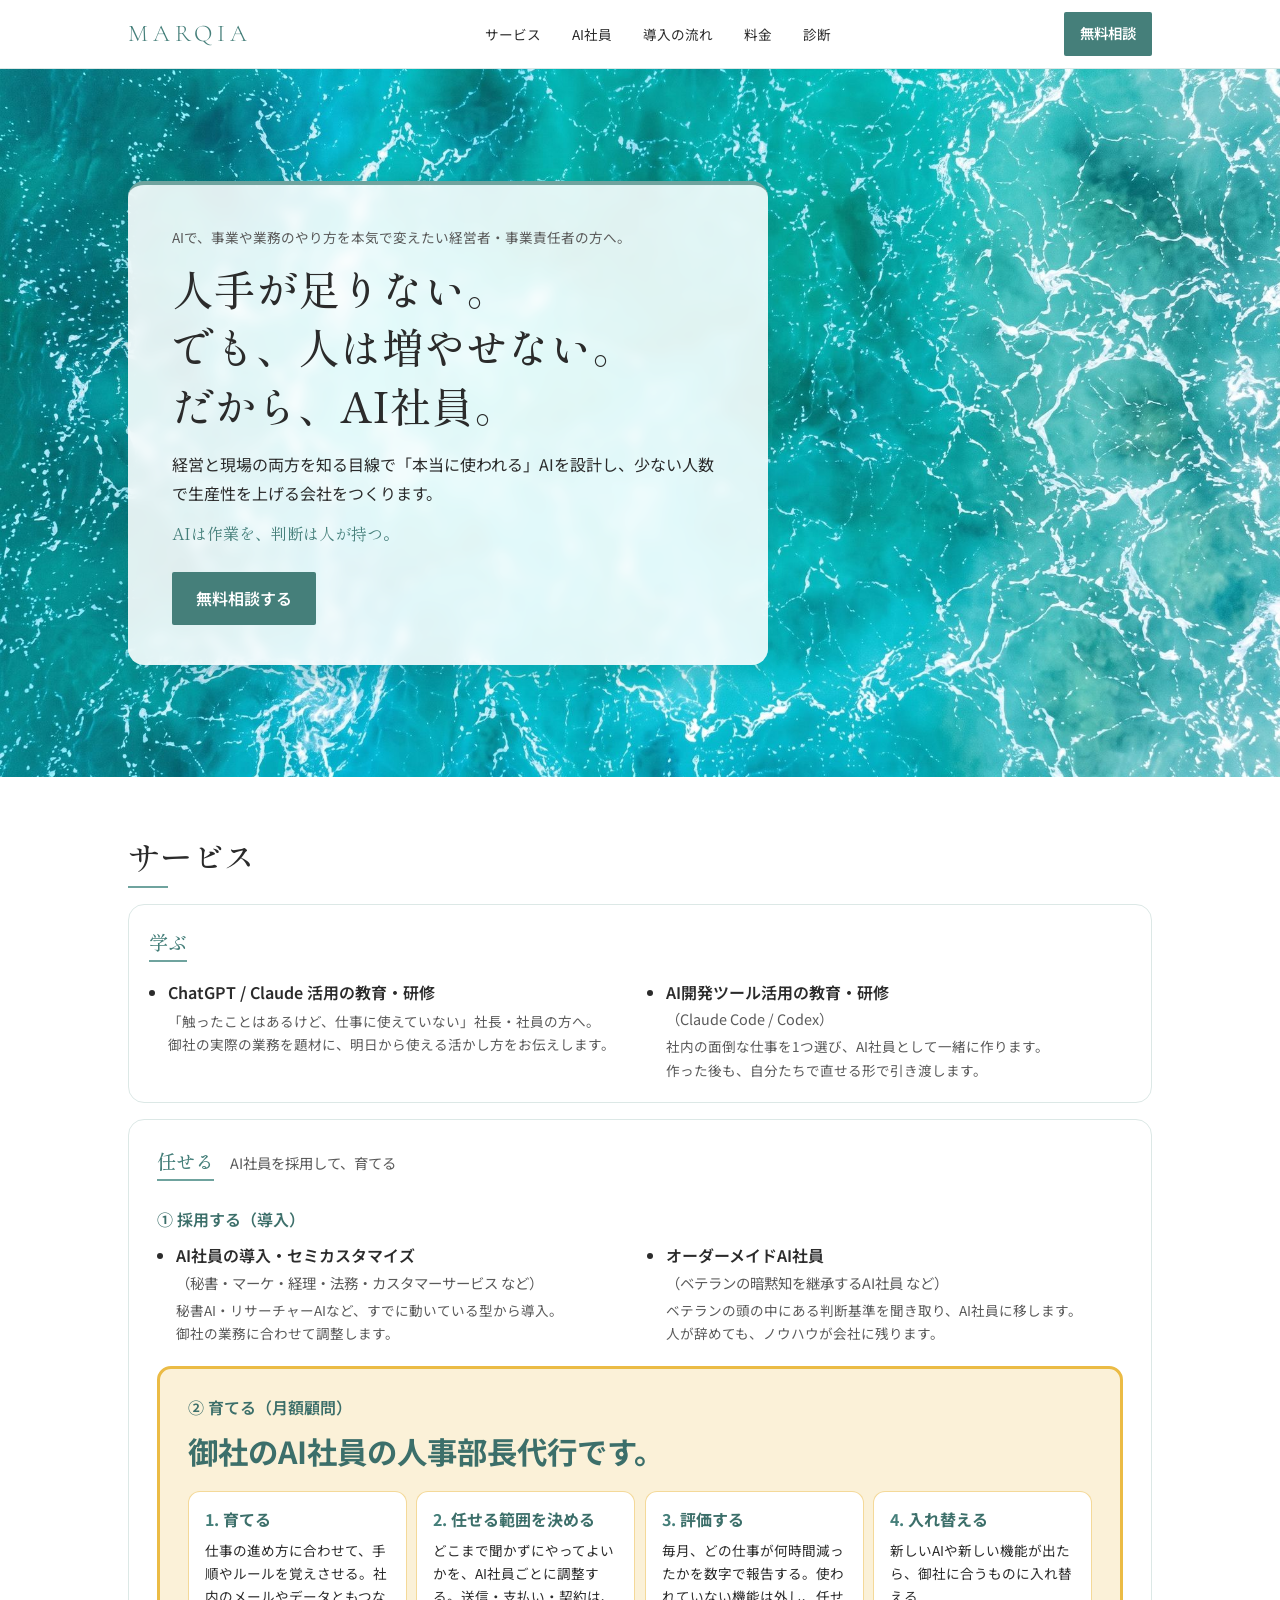
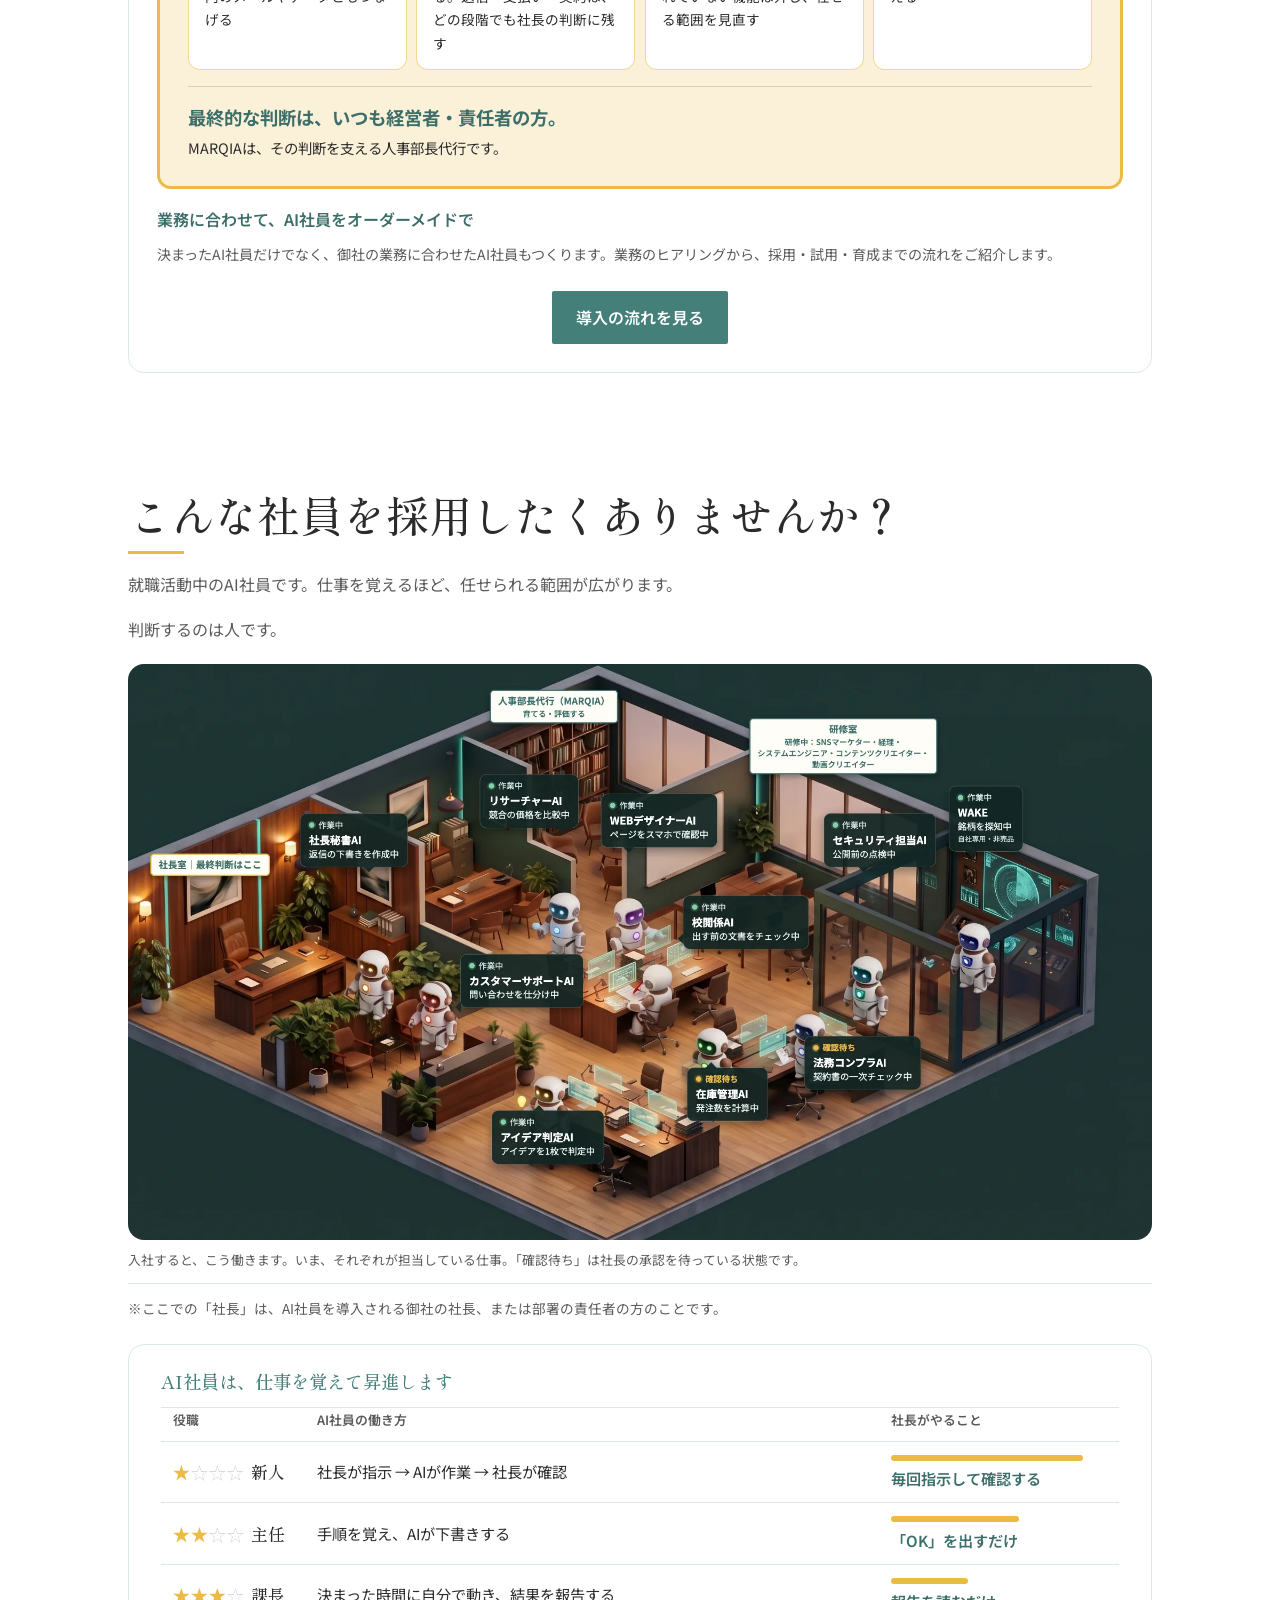
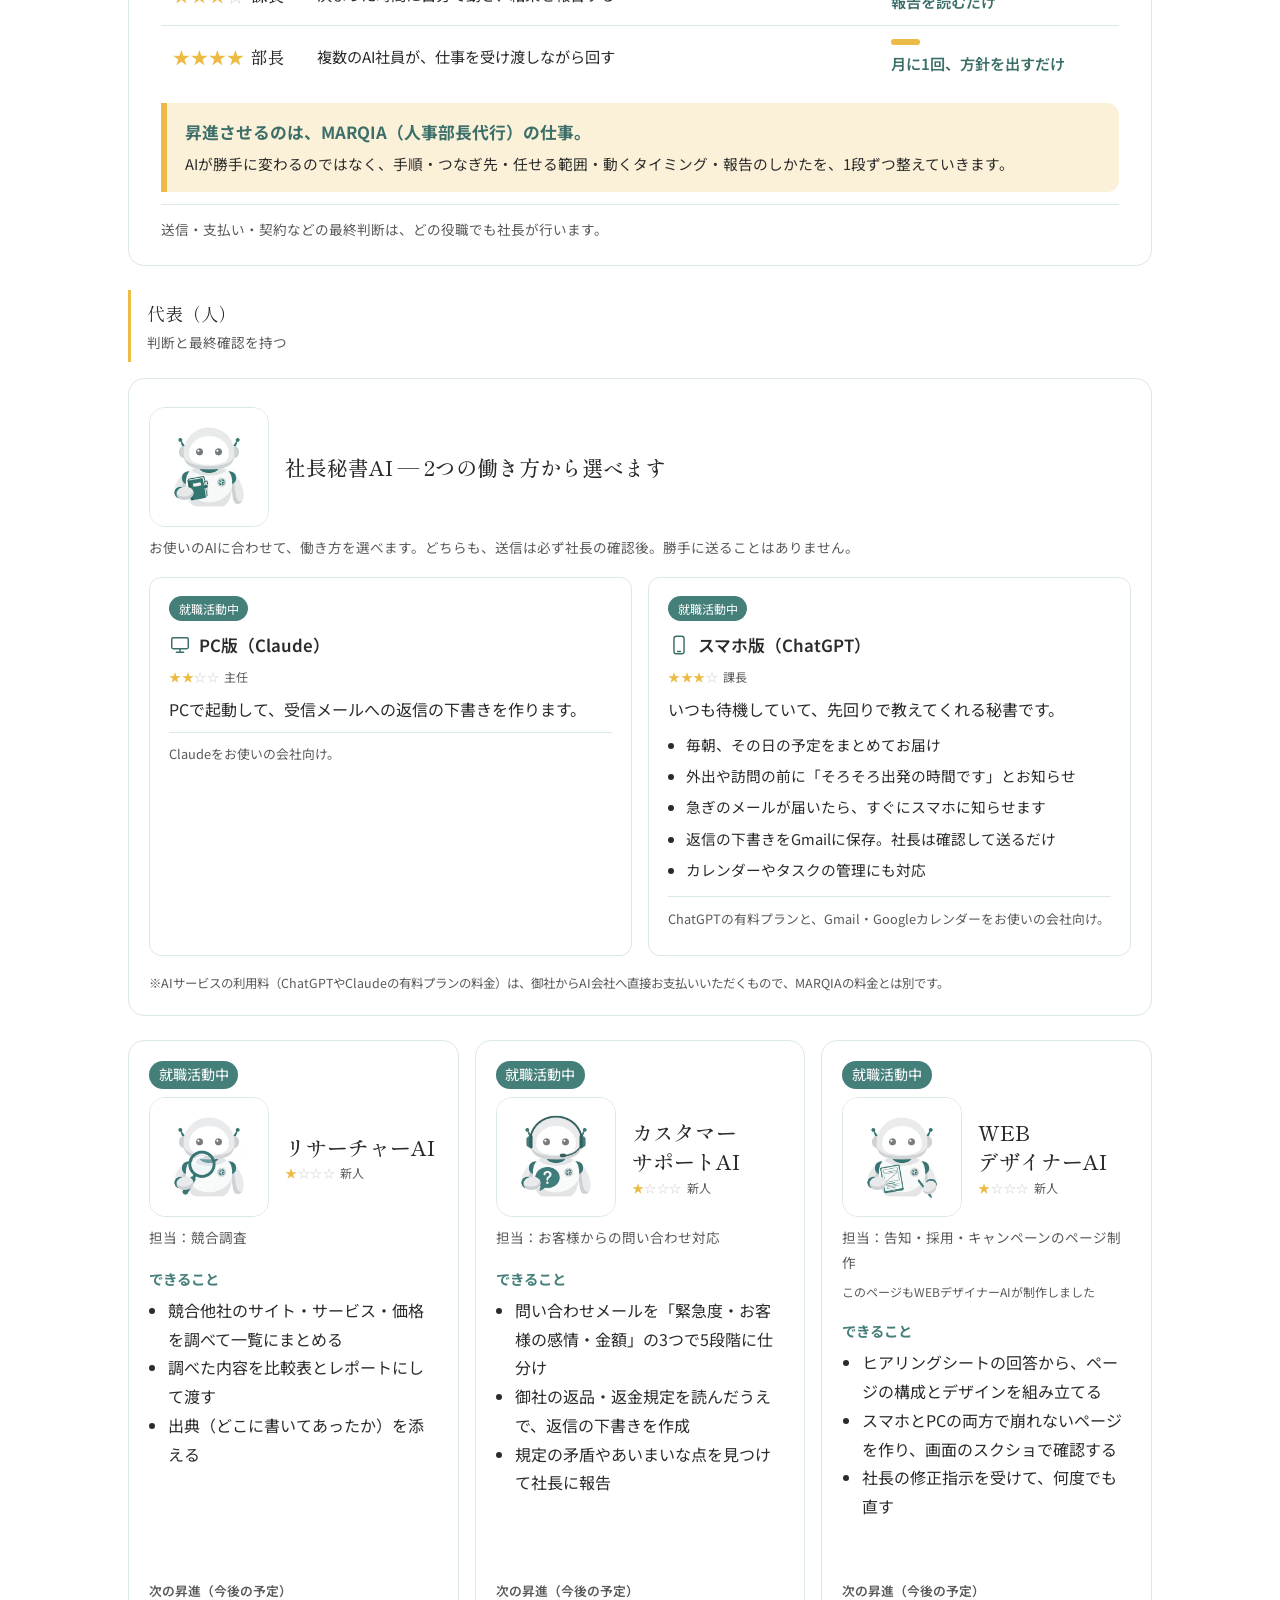
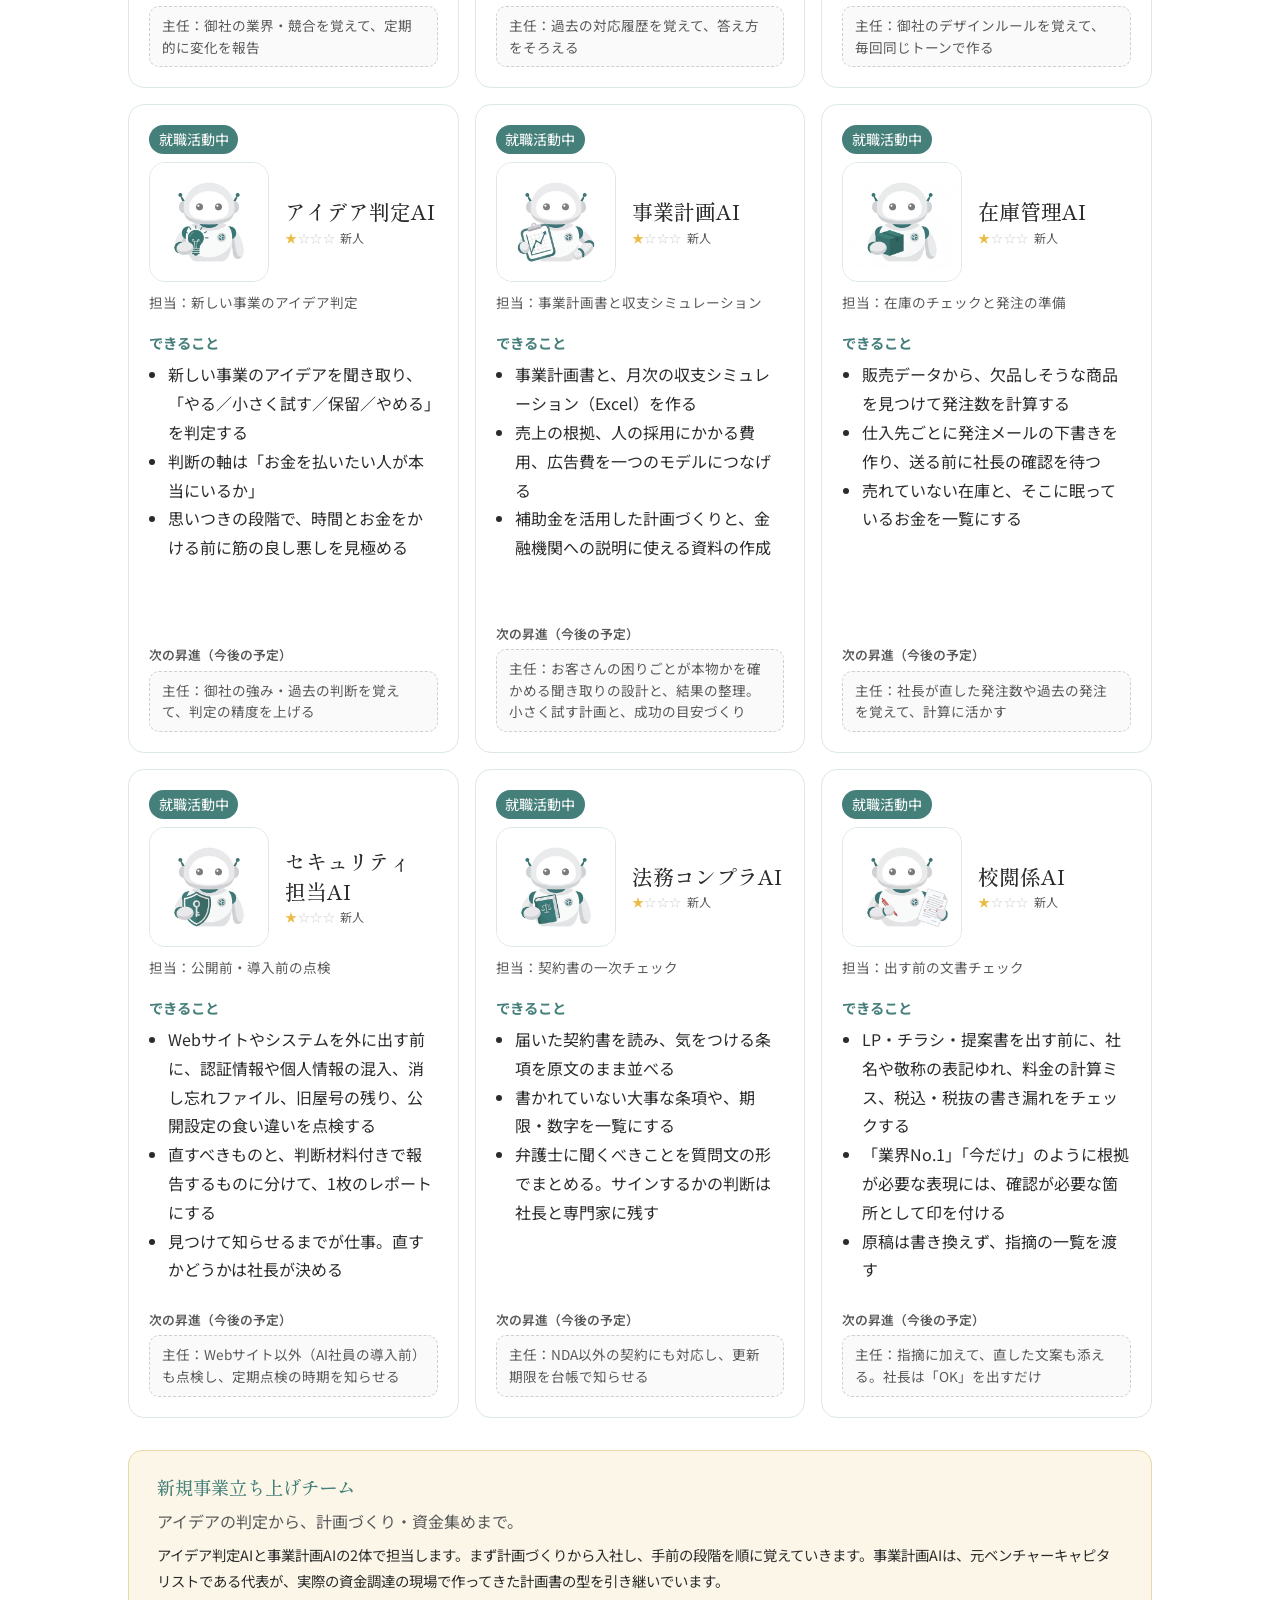
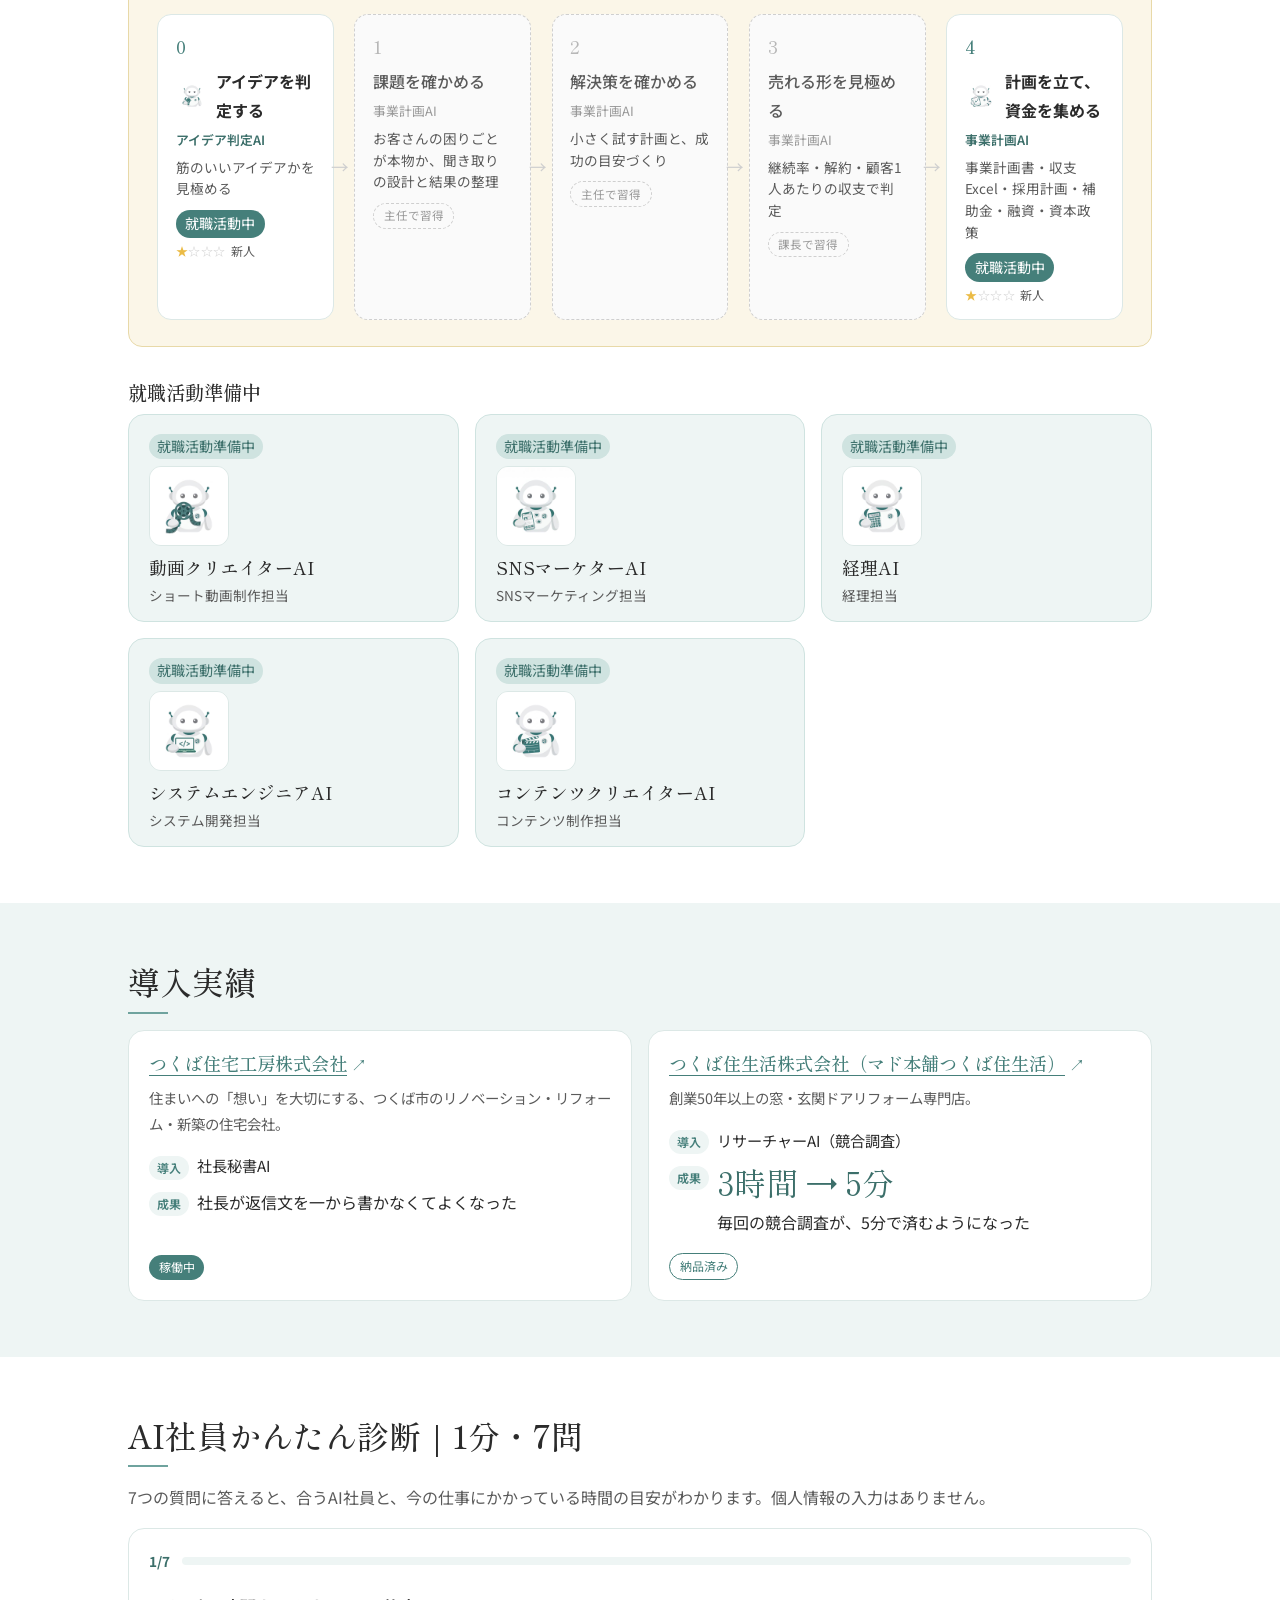
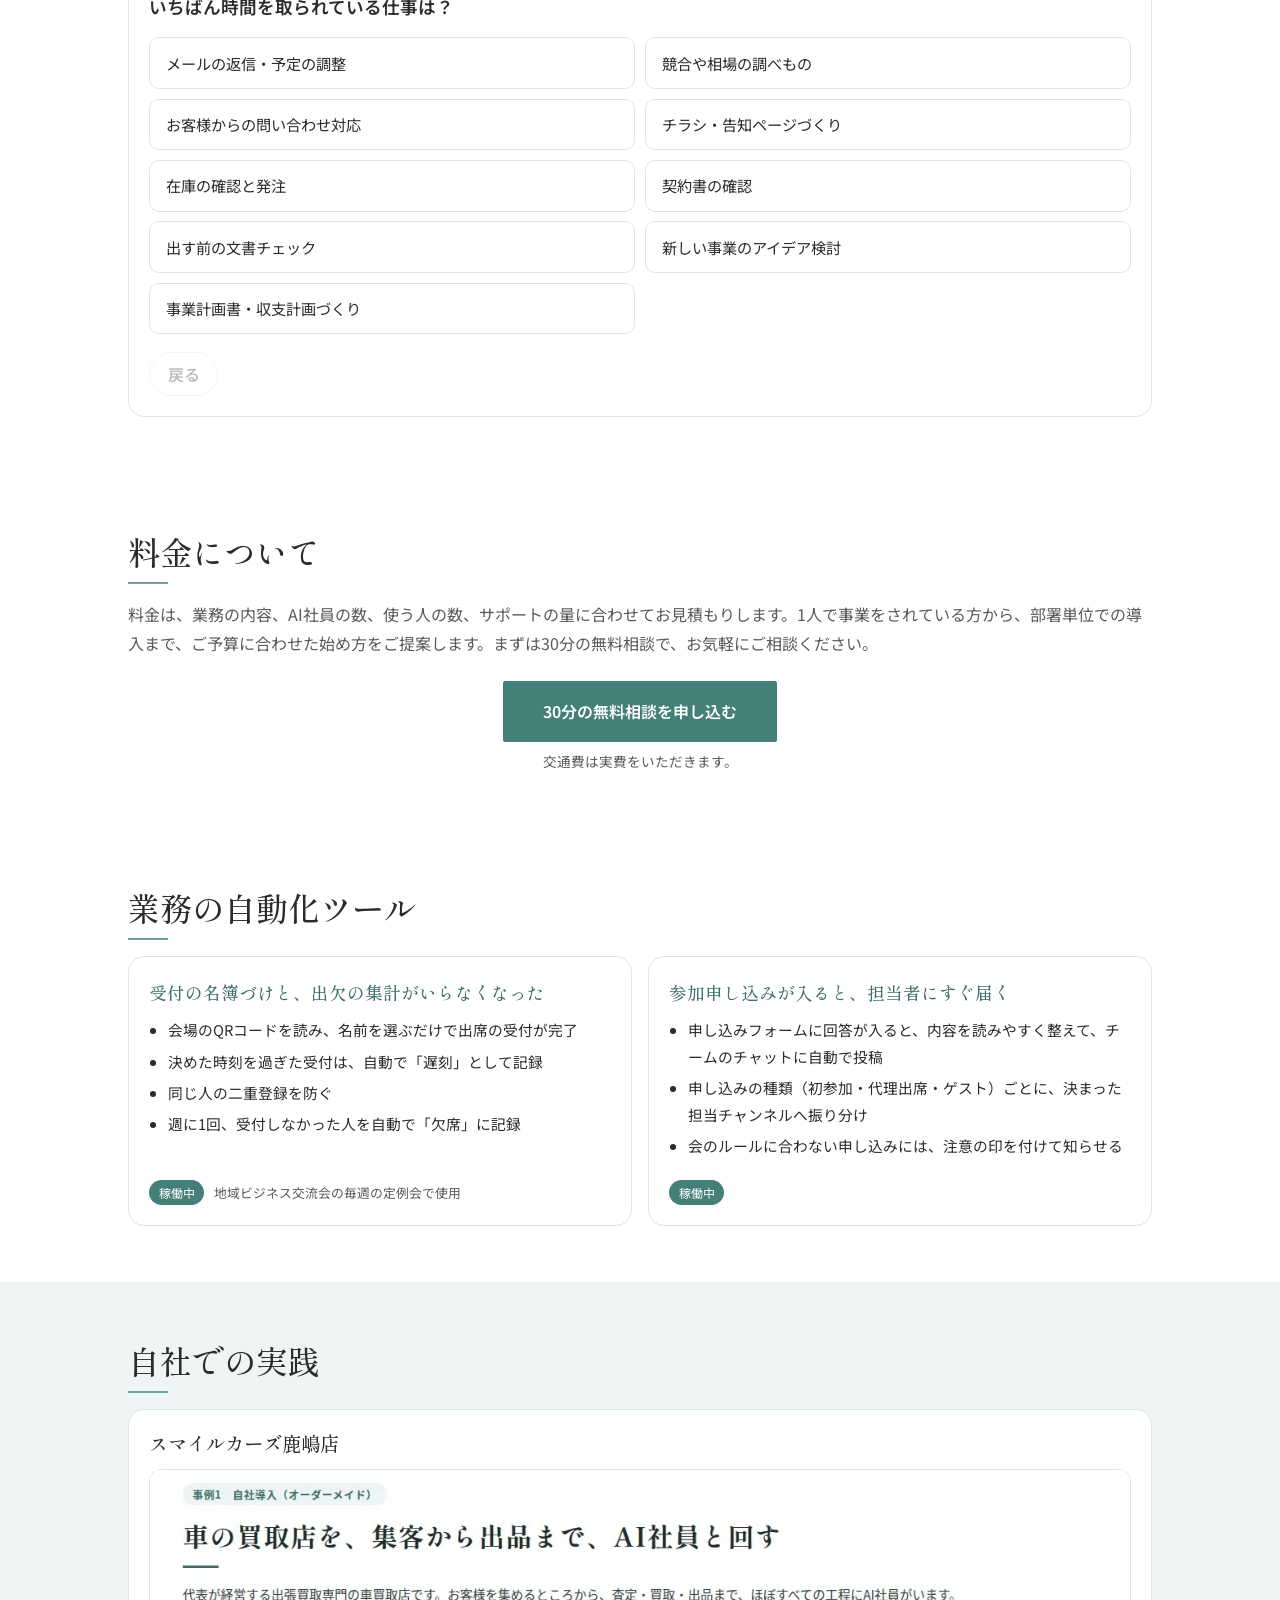
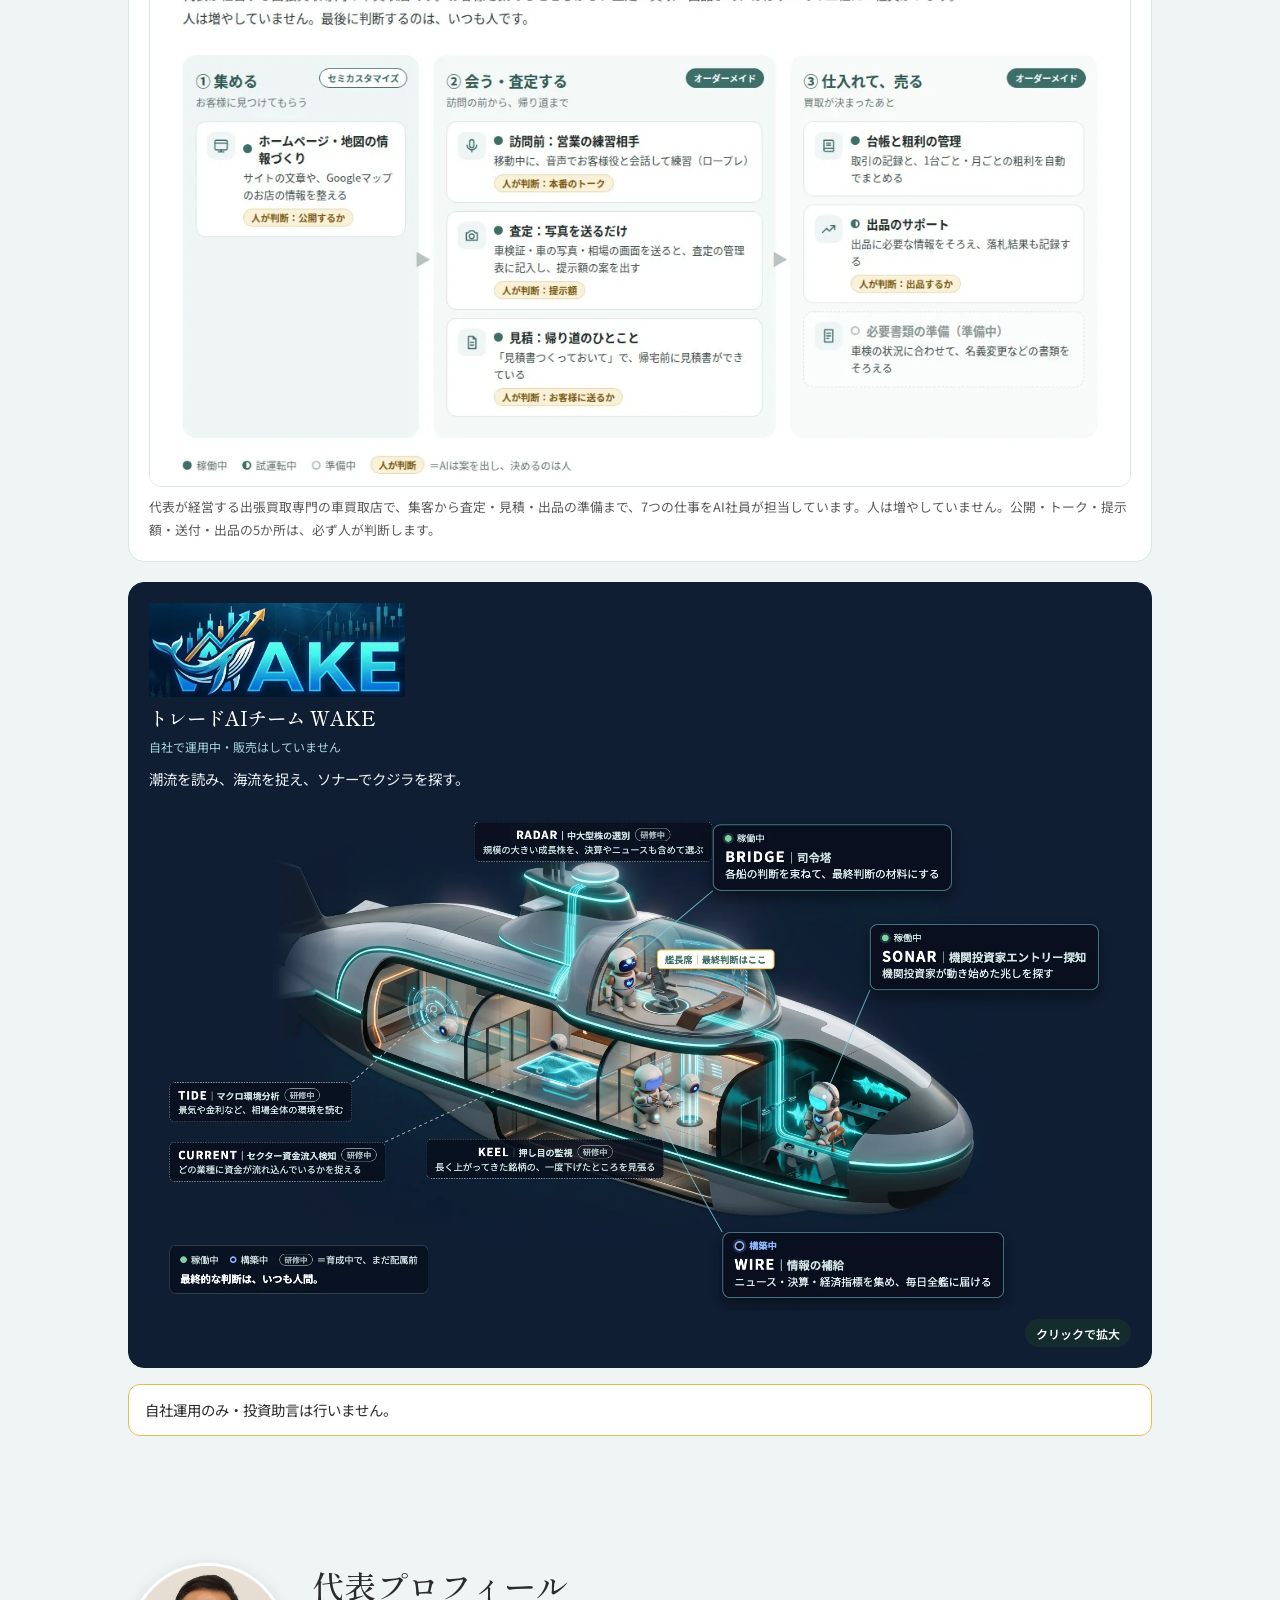
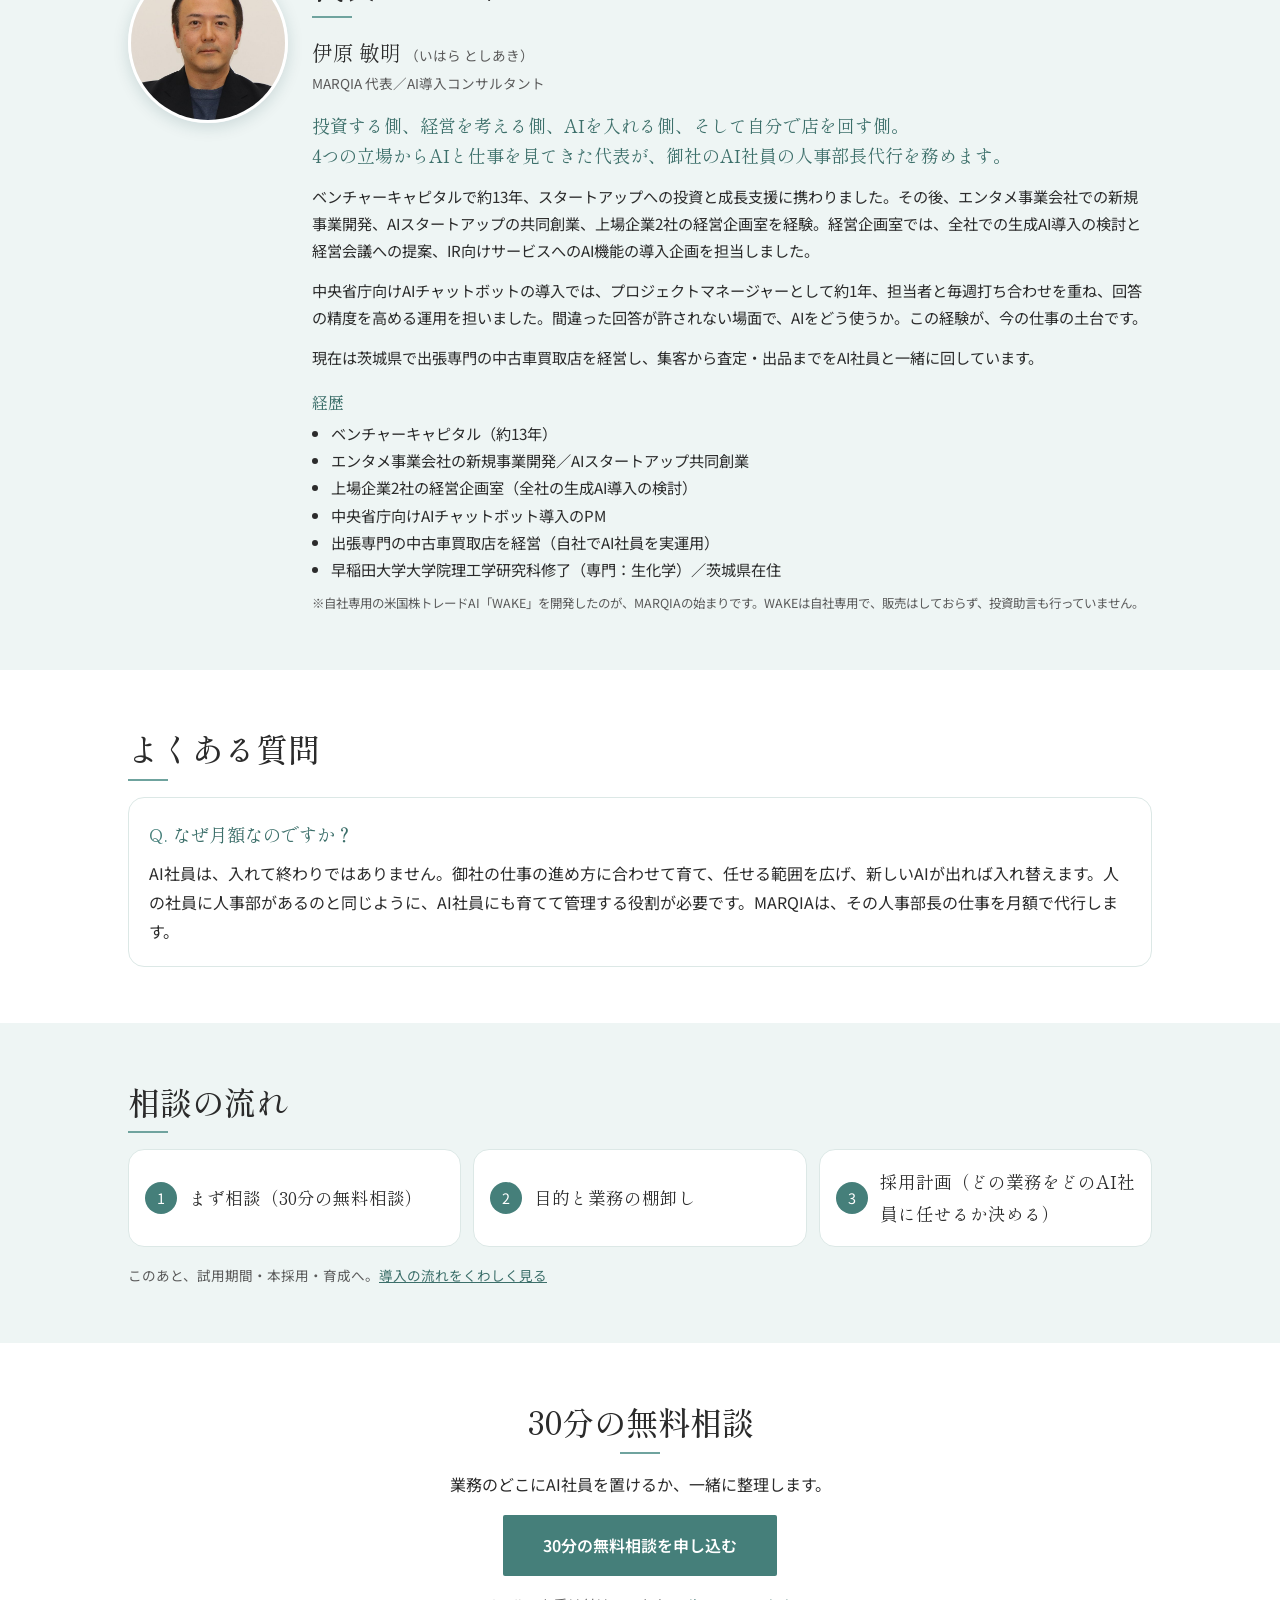
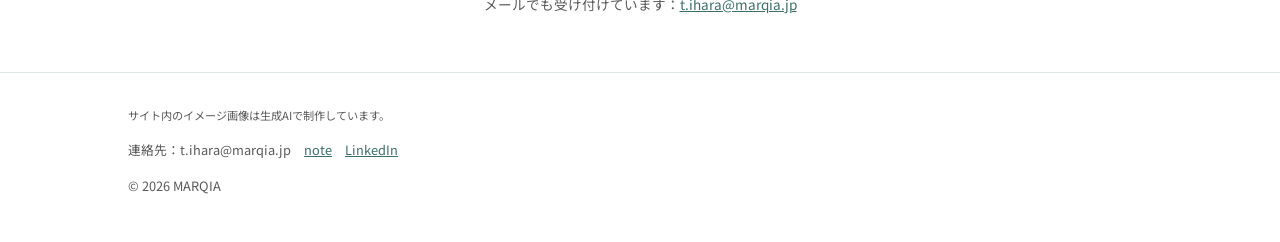
==== commit da48212b: "feat: 代表プロフィールを差し替え（冒頭の2行・本文3段落・経歴の箇条書き） Co-Authored-By: Claude Opus 5.5 (1M context) <noreply@anthr" ====
--- a/index.html
+++ b/index.html
@@ -17,7 +17,7 @@
   <link rel="preconnect" href="https://fonts.gstatic.com" crossorigin />
   <link href="https://fonts.googleapis.com/css2?family=Cormorant+Garamond:wght@300&family=Noto+Sans+JP:wght@400;600;700&family=Shippori+Mincho:wght@400;500&display=swap" rel="stylesheet" />
   <!-- 更新したら v= を変える（ブラウザに古いCSSが残るのを防ぐ） -->
-  <link rel="stylesheet" href="styles.css?v=20261028a" />
+  <link rel="stylesheet" href="styles.css?v=20261028b" />
 </head>
 <body>
   <header class="site-header">
@@ -541,12 +541,21 @@
         <img class="profile-photo" src="assets/images/profile.jpg" alt="MARQIA 代表 伊原敏明" width="600" height="600" loading="lazy" />
         <div>
           <h2>代表プロフィール</h2>
-          <p class="name">伊原 敏明<span class="kana">（いはら としあき）</span><span>MARQIA 代表　AI導入コンサルタント</span></p>
-          <p class="bio">ベンチャーキャピタル、エンタメ事業会社での<span class="nowrap">新規事業開発</span>、<span class="nowrap">AIスタートアップ共同創業</span>、<span class="nowrap">SaaS系上場企業</span>の<span class="nowrap">経営企画室</span>を経験。<br />
-          現在は出張専門の中古車買取店を経営。<br />
-          米国株のトレードAI「WAKE」を開発したのが、MARQIA（マルキア）の始まり。<br />
-          <span class="nowrap">早稲田大学大学院理工学研究科修了</span><span class="nowrap">（専門：生化学）。</span><span class="nowrap">茨城県在住。</span></p>
-          <p class="bio-note">※WAKEは自社専用で、販売・投資助言は行っていません。</p>
+          <p class="name">伊原 敏明<span class="kana">（いはら としあき）</span><span>MARQIA 代表／AI導入コンサルタント</span></p>
+          <p class="profile-lead">投資する側、経営を考える側、AIを入れる側、そして自分で店を回す側。<br />4つの立場からAIと仕事を見てきた代表が、御社のAI社員の人事部長代行を務めます。</p>
+          <p class="bio">ベンチャーキャピタルで約13年、スタートアップへの投資と成長支援に携わりました。その後、エンタメ事業会社での新規事業開発、AIスタートアップの共同創業、上場企業2社の経営企画室を経験。経営企画室では、全社での生成AI導入の検討と経営会議への提案、IR向けサービスへのAI機能の導入企画を担当しました。</p>
+          <p class="bio">中央省庁向けAIチャットボットの導入では、プロジェクトマネージャーとして約1年、担当者と毎週打ち合わせを重ね、回答の精度を高める運用を担いました。間違った回答が許されない場面で、AIをどう使うか。この経験が、今の仕事の土台です。</p>
+          <p class="bio">現在は茨城県で出張専門の中古車買取店を経営し、集客から査定・出品までをAI社員と一緒に回しています。</p>
+          <h3 class="profile-sub">経歴</h3>
+          <ul class="profile-career">
+            <li>ベンチャーキャピタル（約13年）</li>
+            <li>エンタメ事業会社の新規事業開発／AIスタートアップ共同創業</li>
+            <li>上場企業2社の経営企画室（全社の生成AI導入の検討）</li>
+            <li>中央省庁向けAIチャットボット導入のPM</li>
+            <li>出張専門の中古車買取店を経営（自社でAI社員を実運用）</li>
+            <li>早稲田大学大学院理工学研究科修了（専門：生化学）／茨城県在住</li>
+          </ul>
+          <p class="bio-note">※自社専用の米国株トレードAI「WAKE」を開発したのが、MARQIAの始まりです。WAKEは自社専用で、販売はしておらず、投資助言も行っていません。</p>
         </div>
       </div>
     </section>
--- a/styles.css
+++ b/styles.css
@@ -218,6 +218,10 @@
 .name .kana { display: inline; font-size: .85rem; margin-left: .25rem; color: var(--muted); }
 .bio { margin: .75rem 0 0; font-size: .95rem; }
 .bio-note { margin: .5rem 0 0; font-size: .78rem; color: var(--muted); }
+/* 代表プロフィール：冒頭の2行は名前と同じ明朝体で一回り大きく。経歴は .card ul と同じ箇条書き */
+.profile-lead { margin: .9rem 0 0; font-family: var(--font-head); font-size: 1.12rem; line-height: 1.7; color: var(--green-dark); }
+.profile-sub { margin: 1.25rem 0 .4rem; font-size: 1rem; color: var(--green-dark); }
+.profile-career { margin: 0; padding-left: 1.2rem; font-size: .95rem; }
 
 /* 社長秘書AI：2つの働き方（PC版／スマホ版）。グリッドの外に置き、常に横幅いっぱい */
 .staff-secretary { margin: 0 0 1.5rem; display: flex; flex-direction: column; }
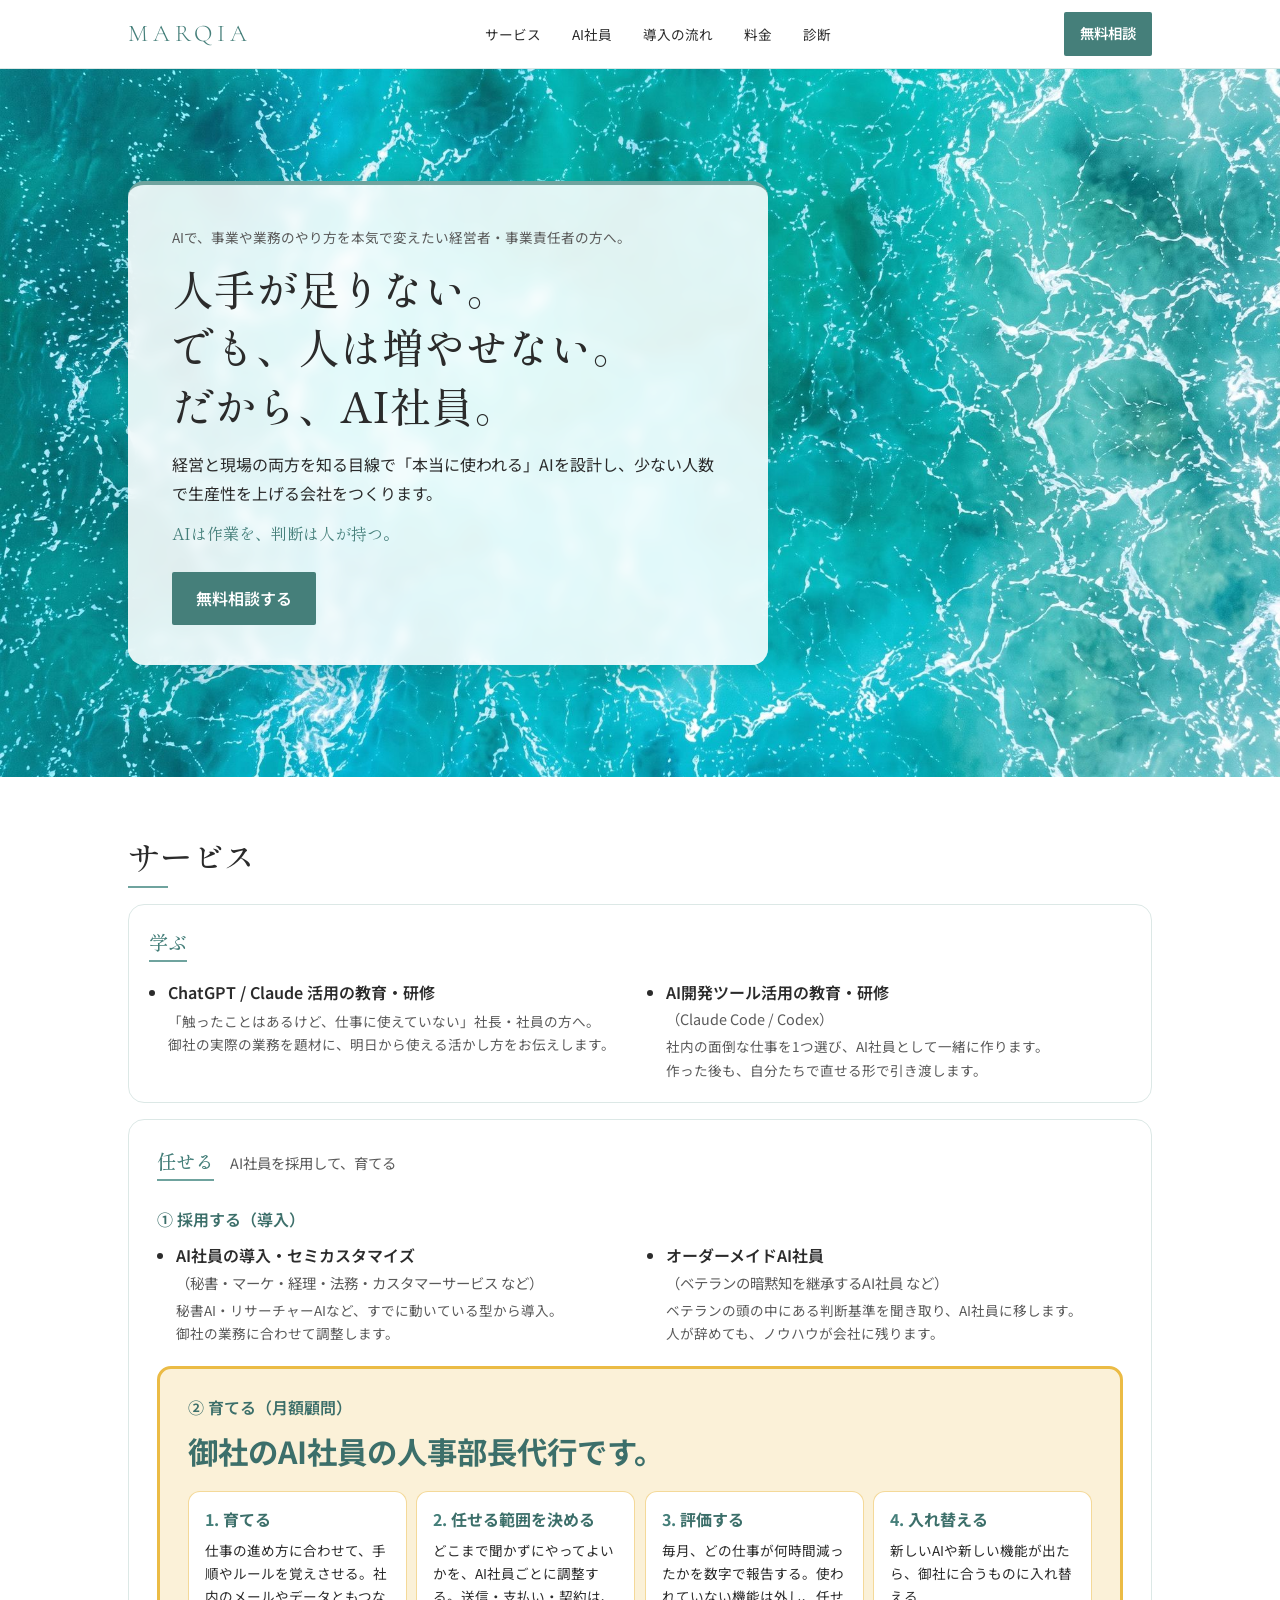
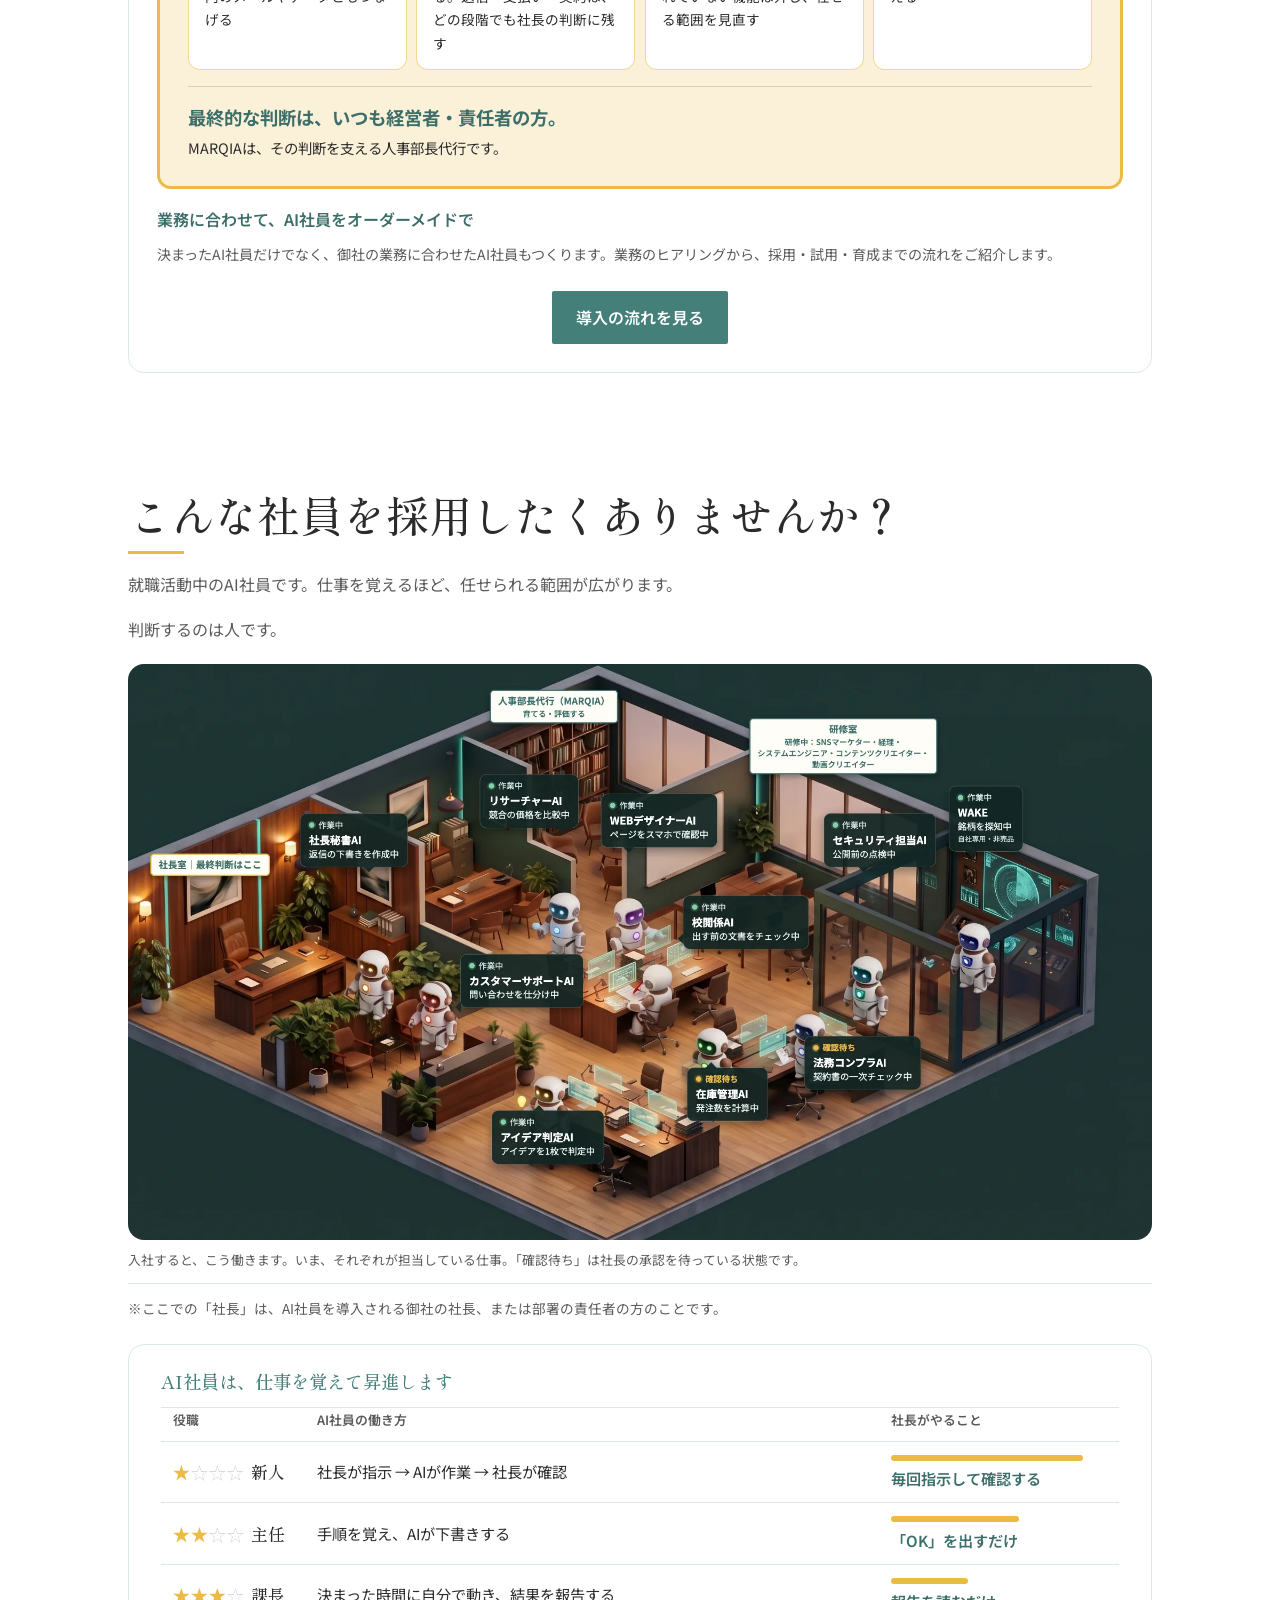
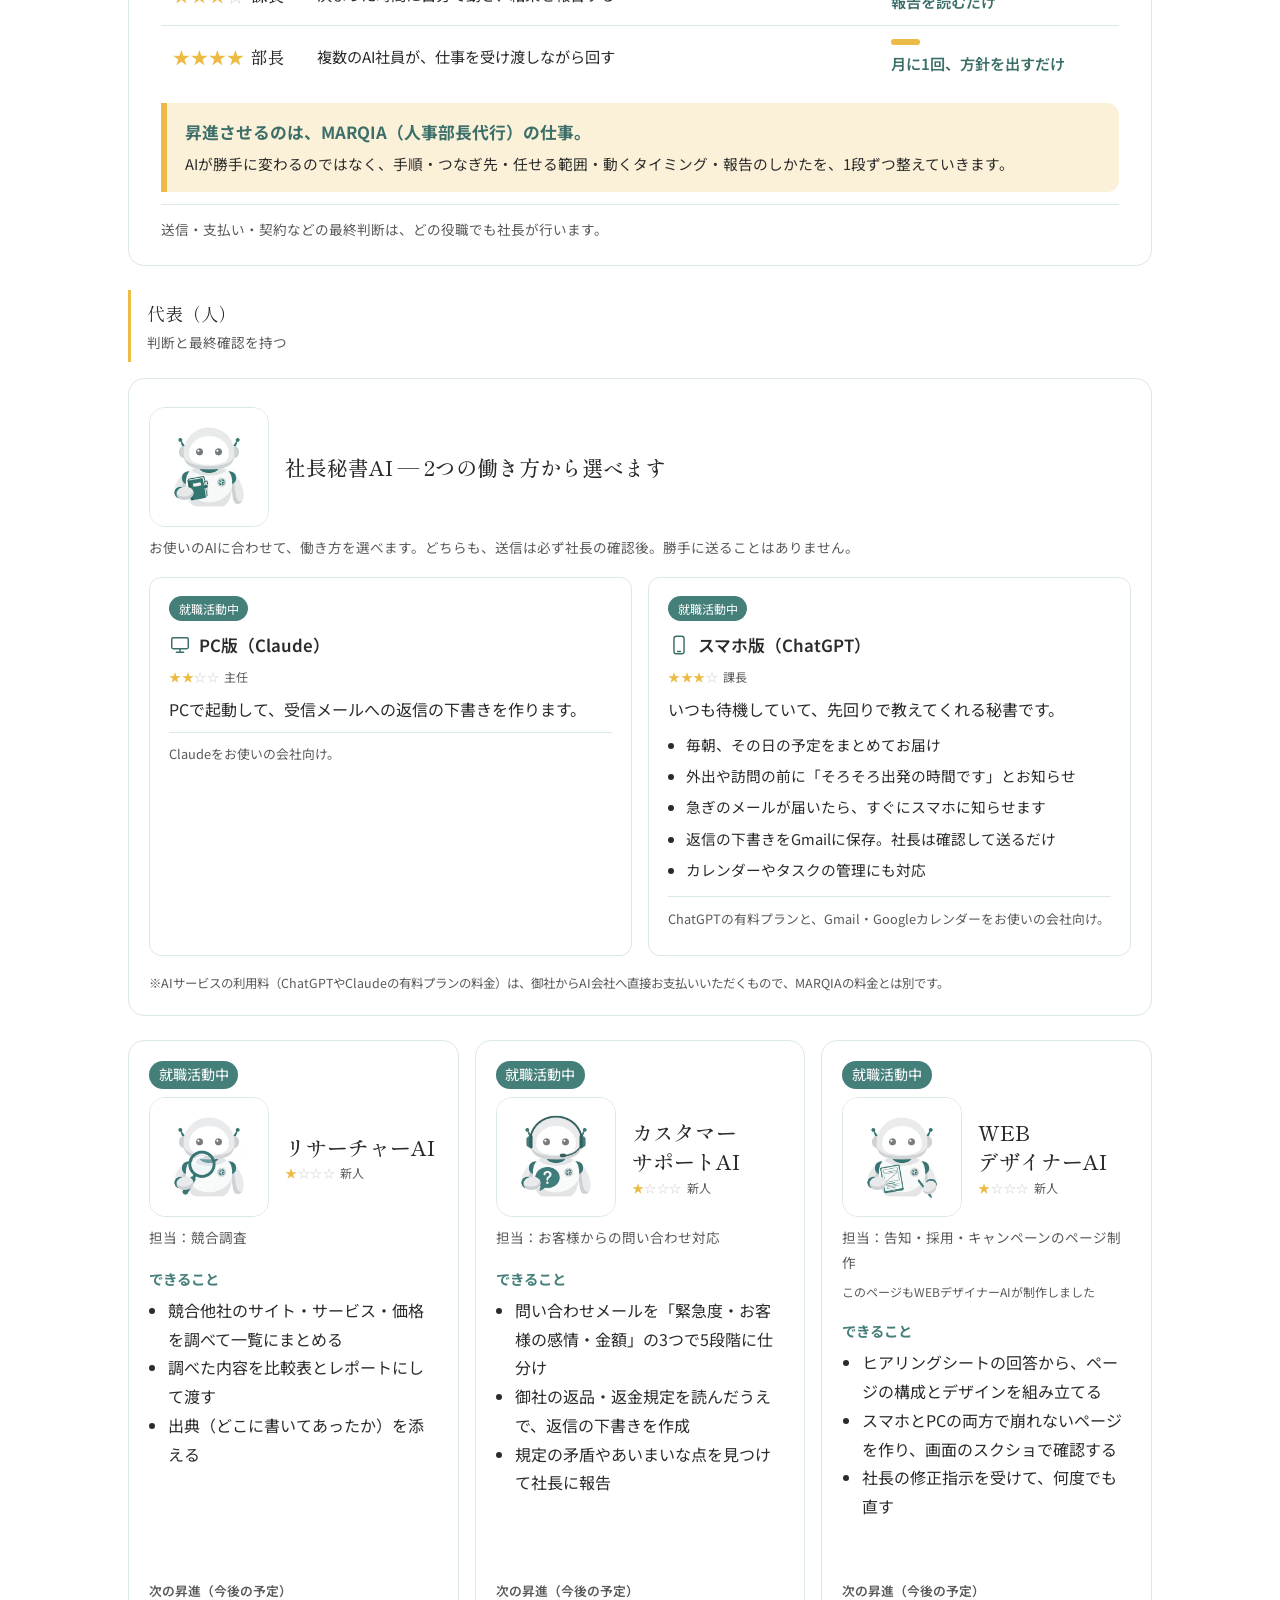
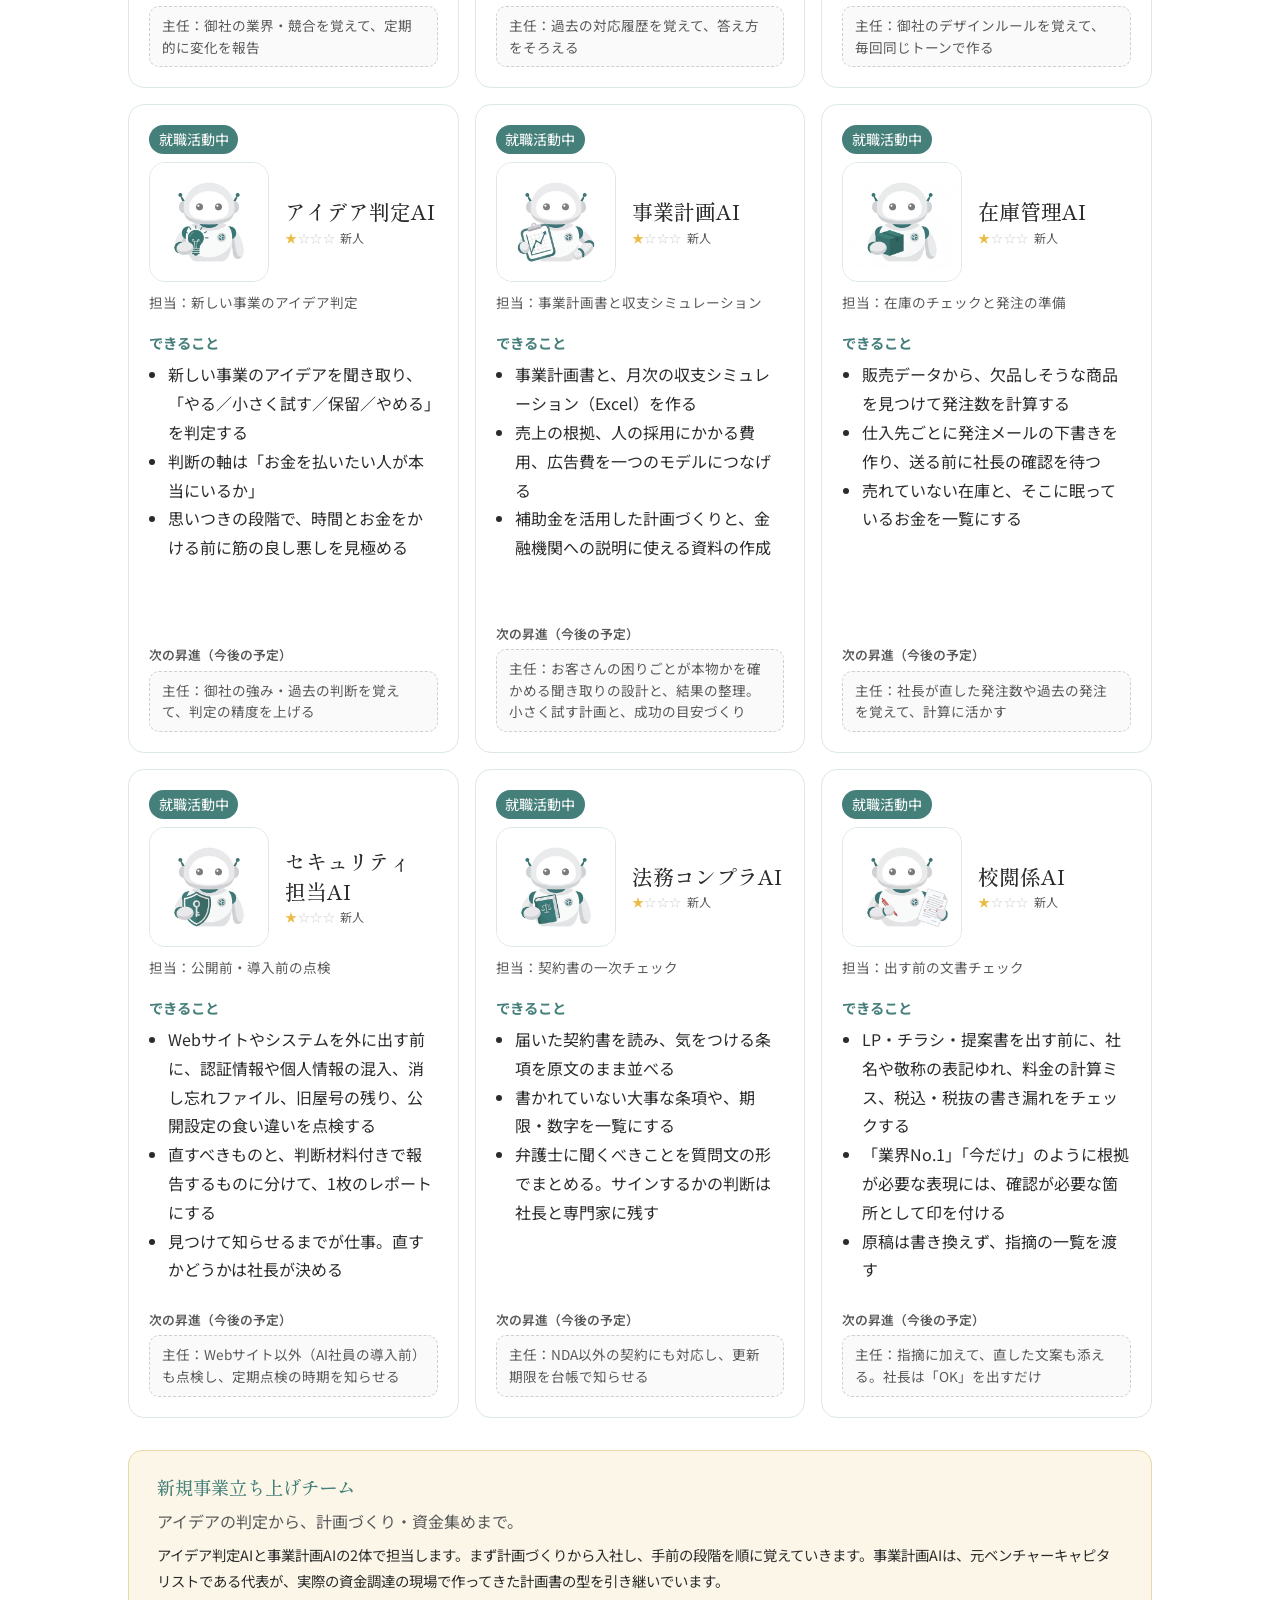
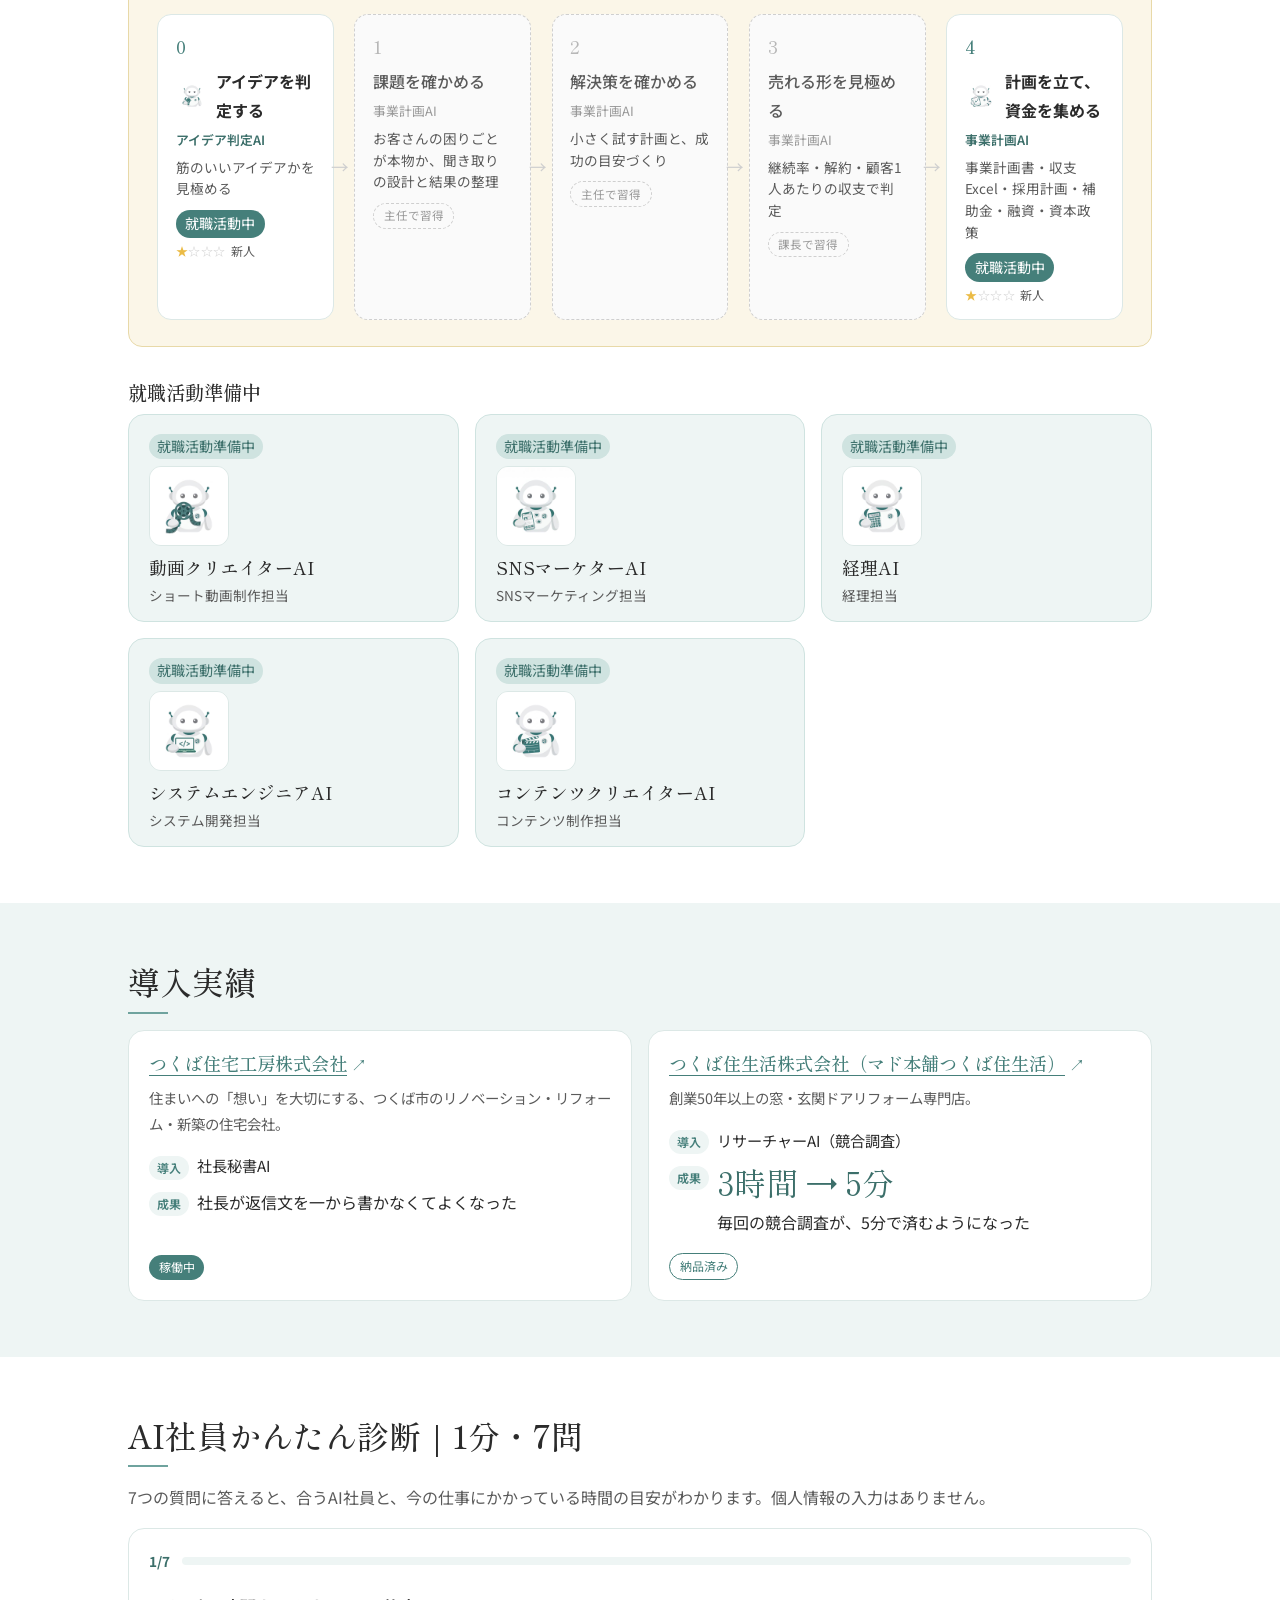
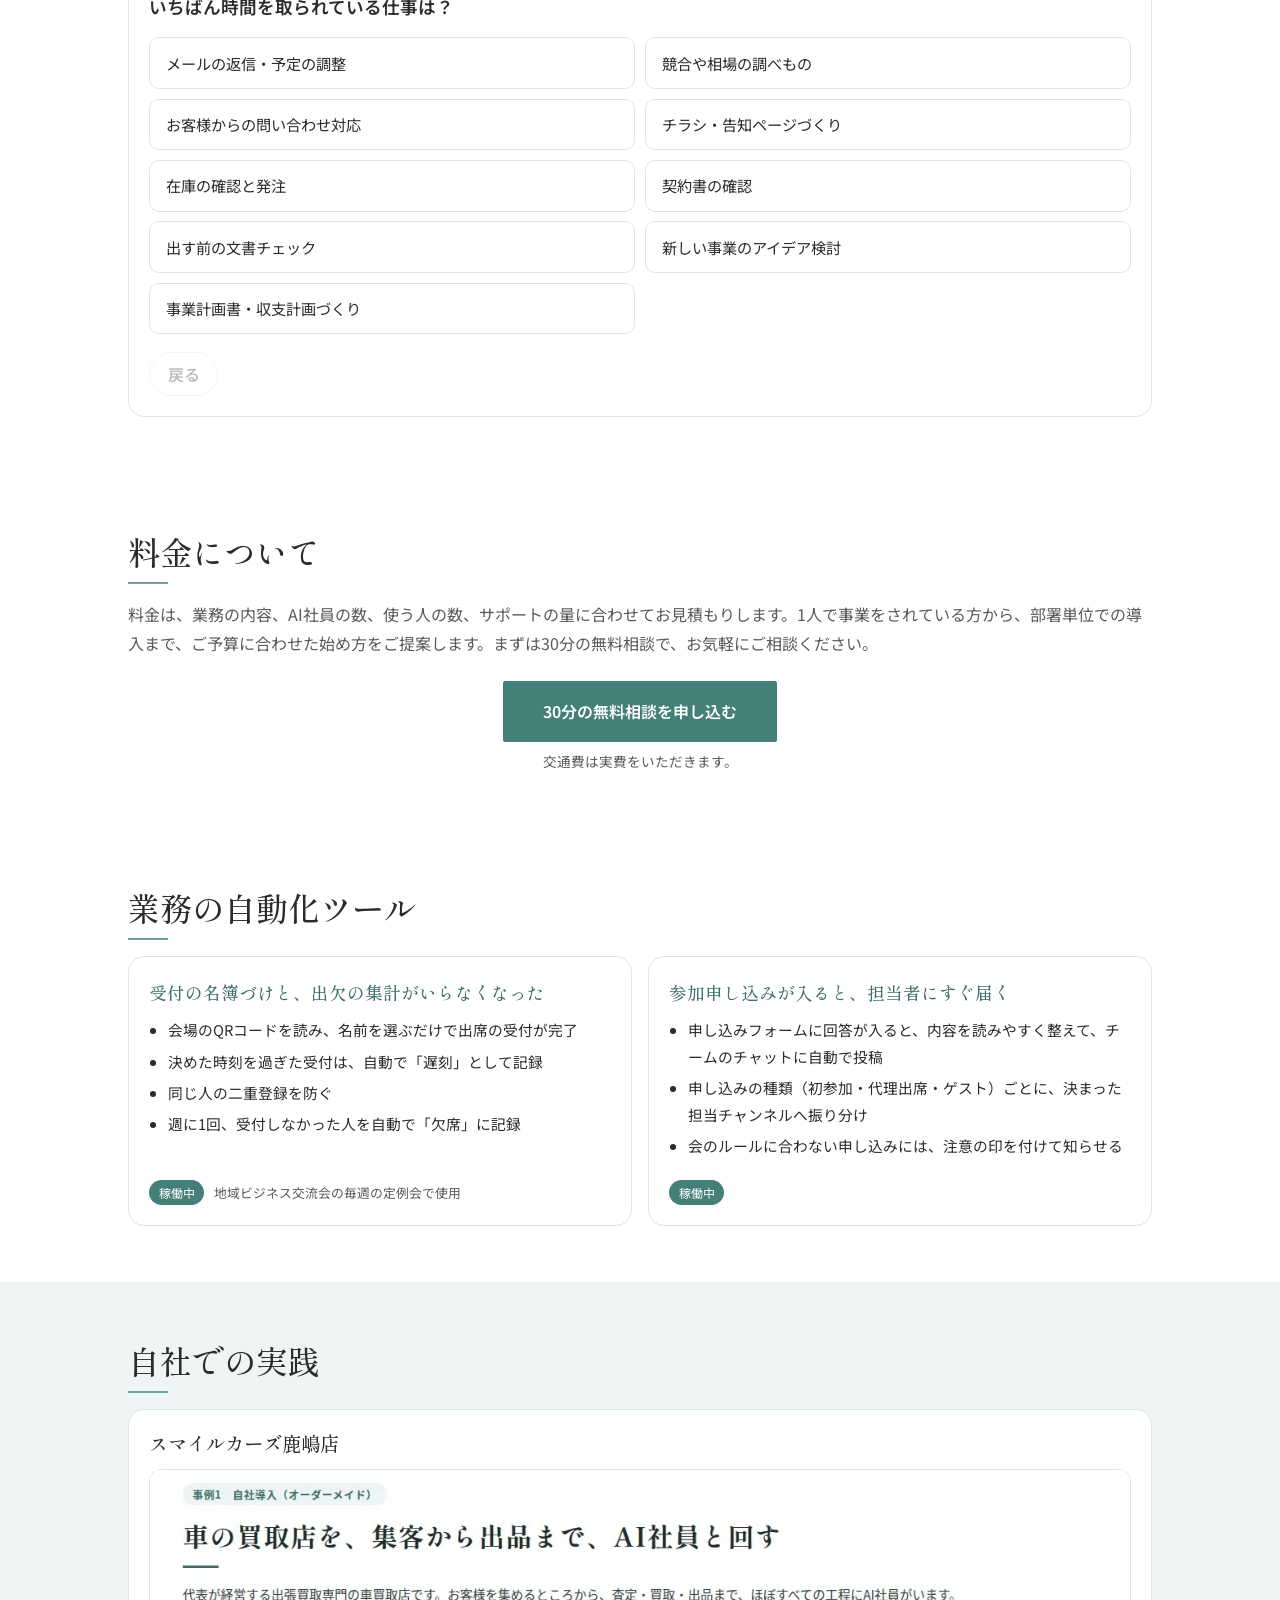
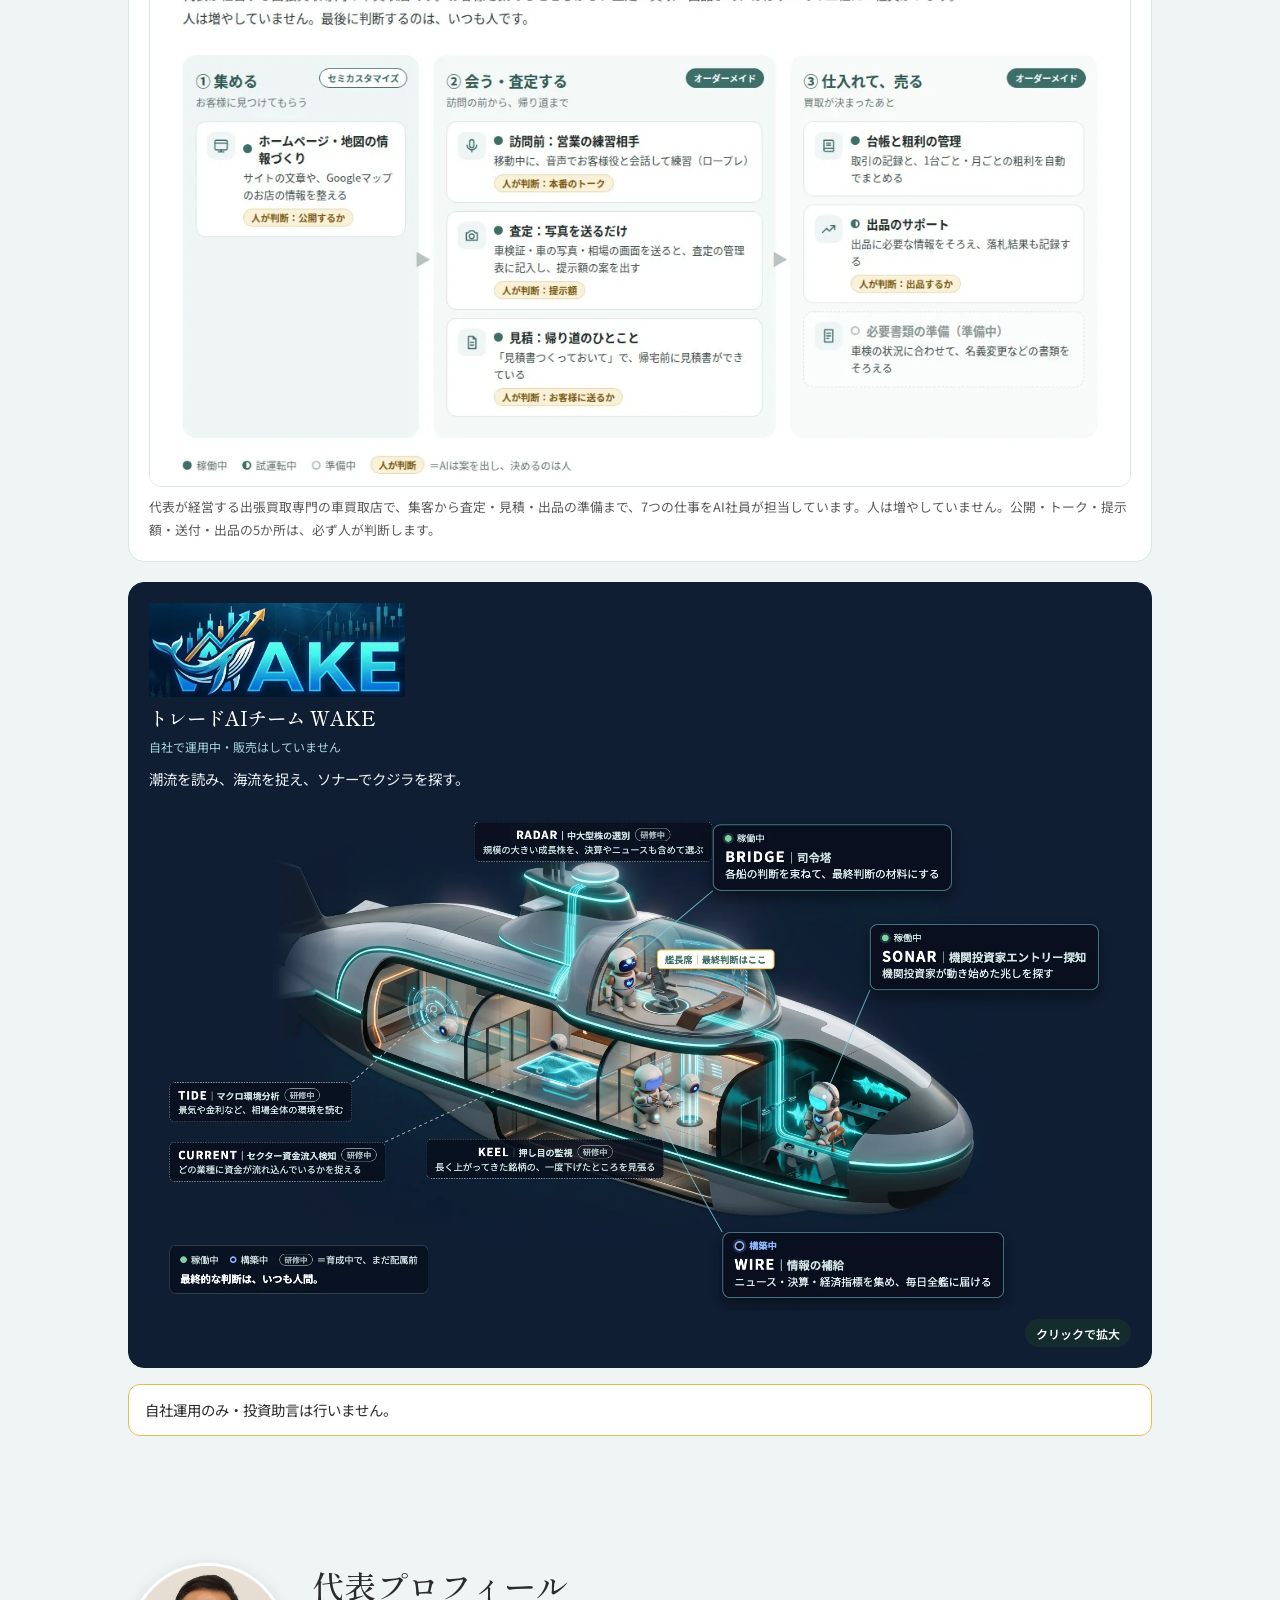
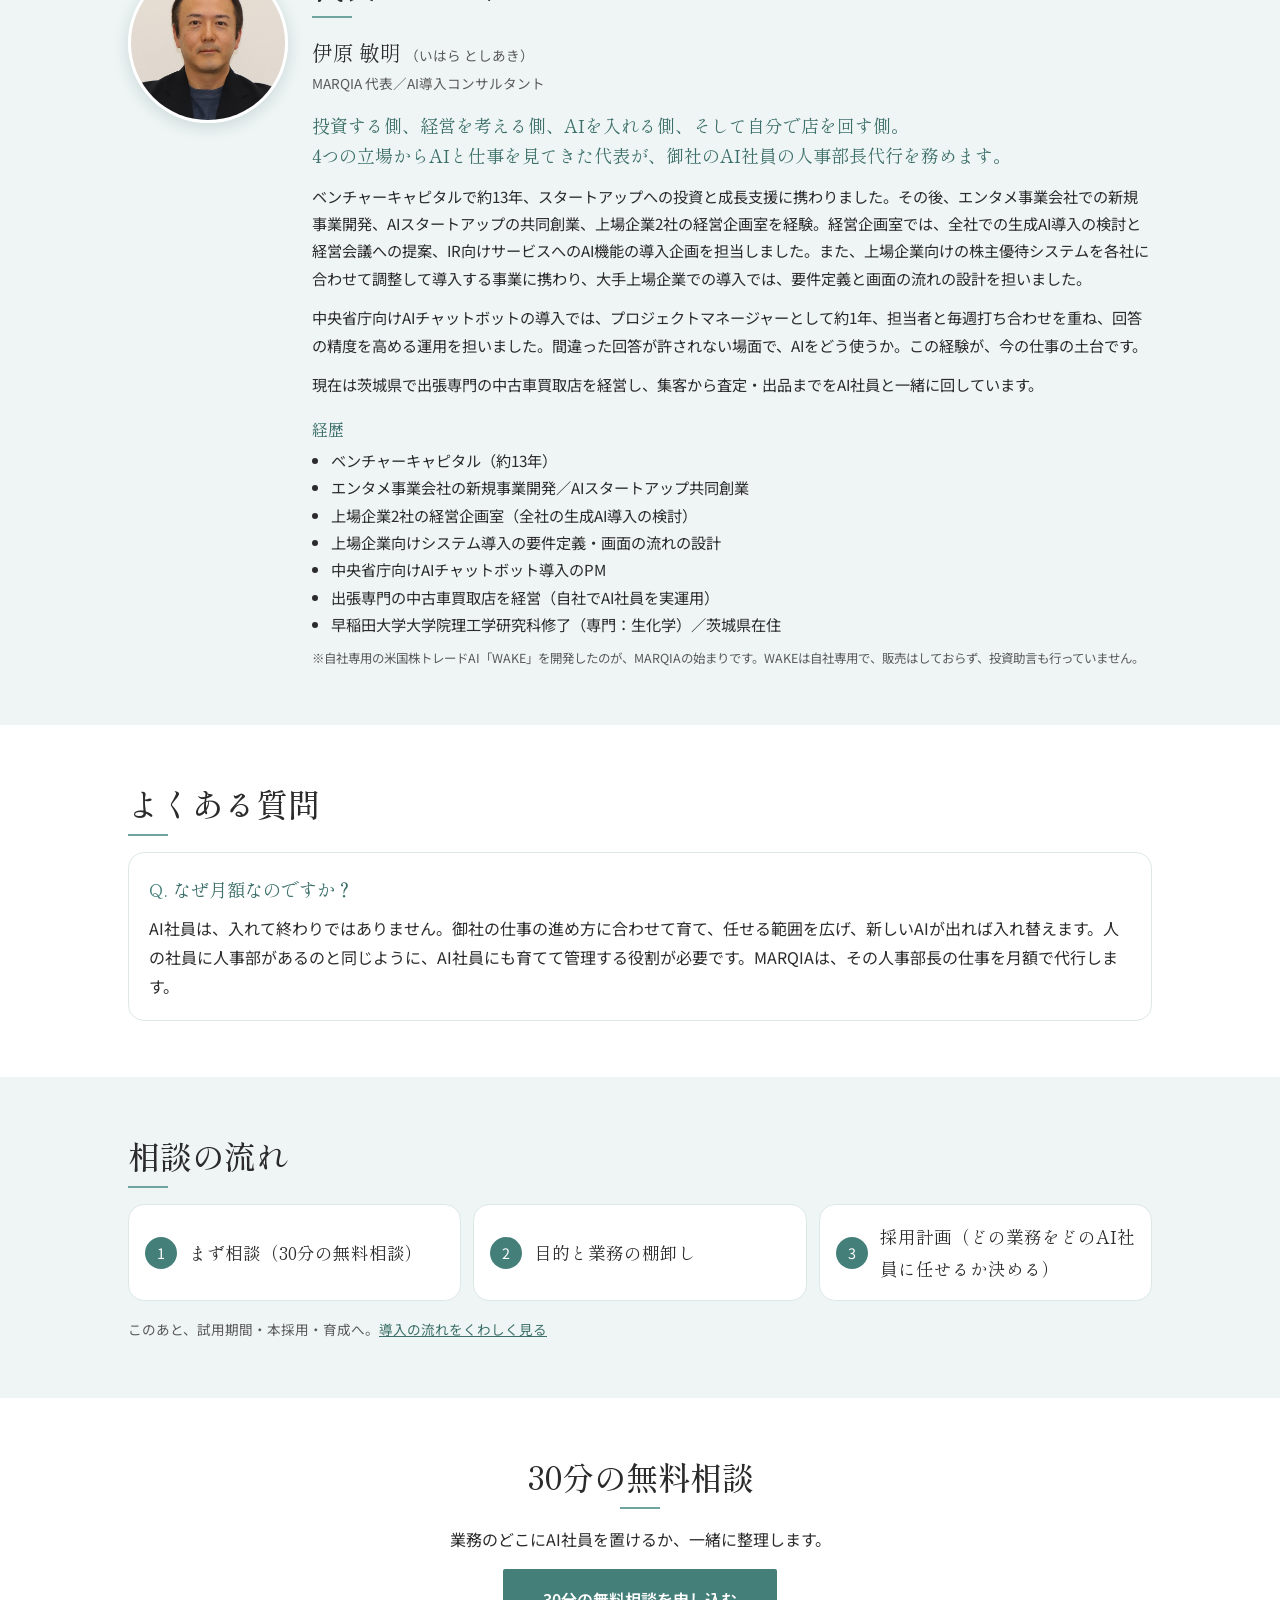
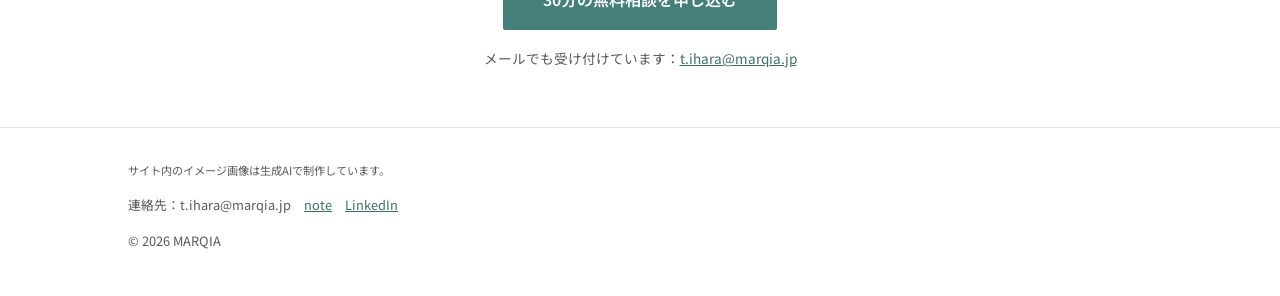
==== commit 73f66a69: "feat: 代表プロフィールに上場企業向けシステム導入の経歴を追加 Co-Authored-By: Claude Opus 5.5 (1M context) <noreply@anthropic.co" ====
--- a/index.html
+++ b/index.html
@@ -543,7 +543,7 @@
           <h2>代表プロフィール</h2>
           <p class="name">伊原 敏明<span class="kana">（いはら としあき）</span><span>MARQIA 代表／AI導入コンサルタント</span></p>
           <p class="profile-lead">投資する側、経営を考える側、AIを入れる側、そして自分で店を回す側。<br />4つの立場からAIと仕事を見てきた代表が、御社のAI社員の人事部長代行を務めます。</p>
-          <p class="bio">ベンチャーキャピタルで約13年、スタートアップへの投資と成長支援に携わりました。その後、エンタメ事業会社での新規事業開発、AIスタートアップの共同創業、上場企業2社の経営企画室を経験。経営企画室では、全社での生成AI導入の検討と経営会議への提案、IR向けサービスへのAI機能の導入企画を担当しました。</p>
+          <p class="bio">ベンチャーキャピタルで約13年、スタートアップへの投資と成長支援に携わりました。その後、エンタメ事業会社での新規事業開発、AIスタートアップの共同創業、上場企業2社の経営企画室を経験。経営企画室では、全社での生成AI導入の検討と経営会議への提案、IR向けサービスへのAI機能の導入企画を担当しました。また、上場企業向けの株主優待システムを各社に合わせて調整して導入する事業に携わり、大手上場企業での導入では、要件定義と画面の流れの設計を担いました。</p>
           <p class="bio">中央省庁向けAIチャットボットの導入では、プロジェクトマネージャーとして約1年、担当者と毎週打ち合わせを重ね、回答の精度を高める運用を担いました。間違った回答が許されない場面で、AIをどう使うか。この経験が、今の仕事の土台です。</p>
           <p class="bio">現在は茨城県で出張専門の中古車買取店を経営し、集客から査定・出品までをAI社員と一緒に回しています。</p>
           <h3 class="profile-sub">経歴</h3>
@@ -551,6 +551,7 @@
             <li>ベンチャーキャピタル（約13年）</li>
             <li>エンタメ事業会社の新規事業開発／AIスタートアップ共同創業</li>
             <li>上場企業2社の経営企画室（全社の生成AI導入の検討）</li>
+            <li>上場企業向けシステム導入の要件定義・画面の流れの設計</li>
             <li>中央省庁向けAIチャットボット導入のPM</li>
             <li>出張専門の中古車買取店を経営（自社でAI社員を実運用）</li>
             <li>早稲田大学大学院理工学研究科修了（専門：生化学）／茨城県在住</li>
